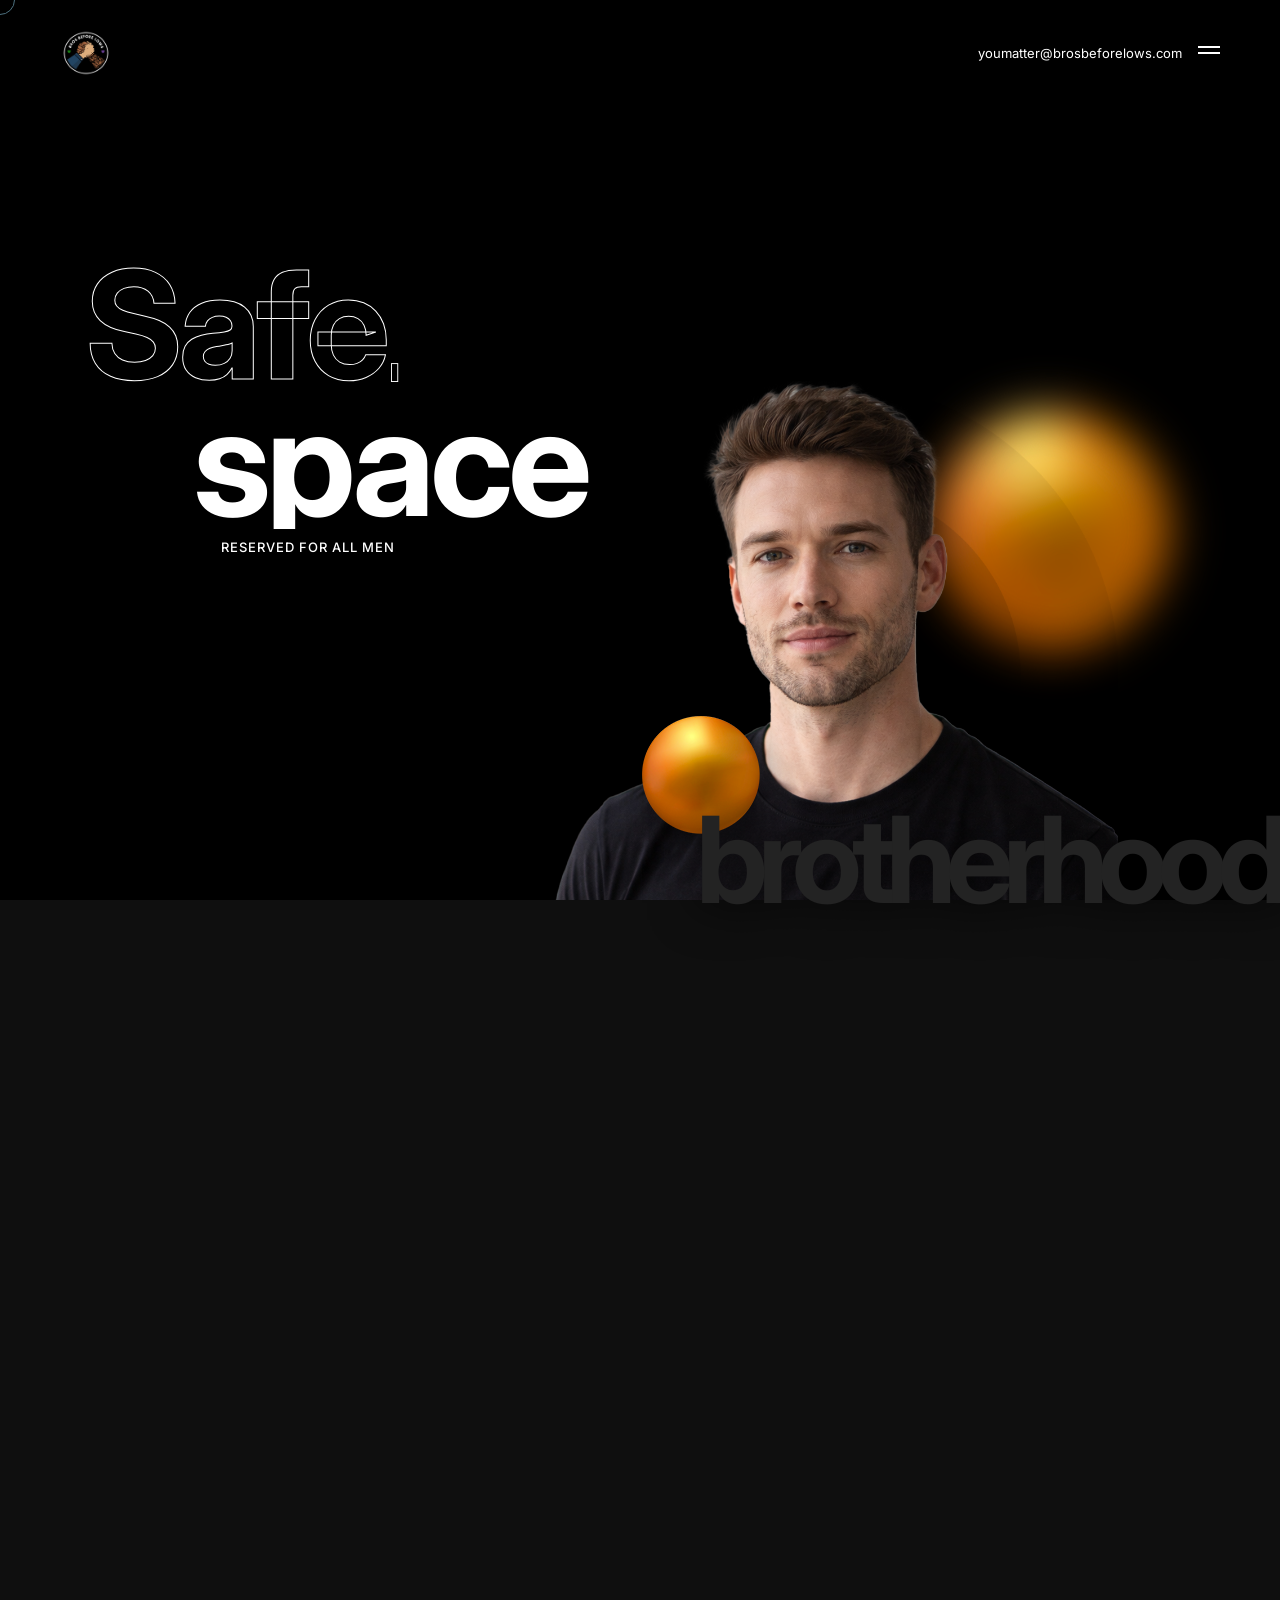
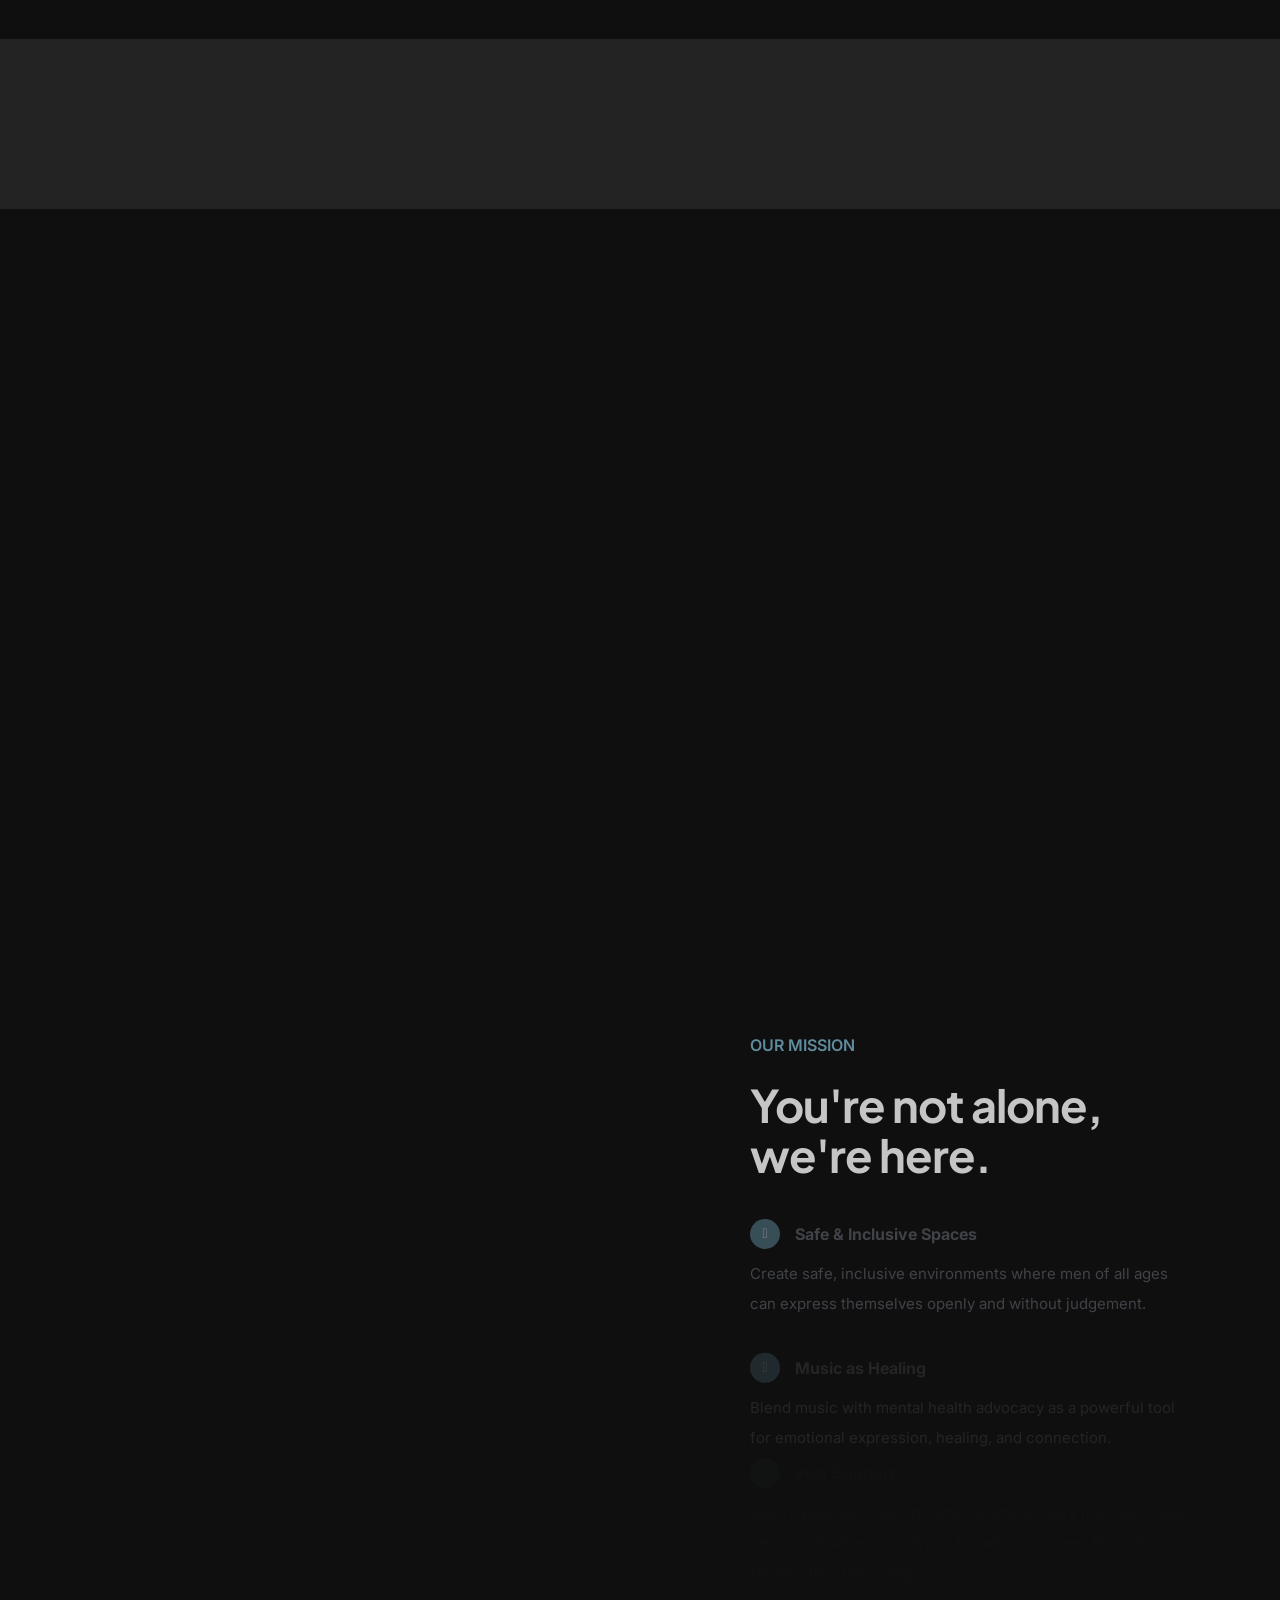
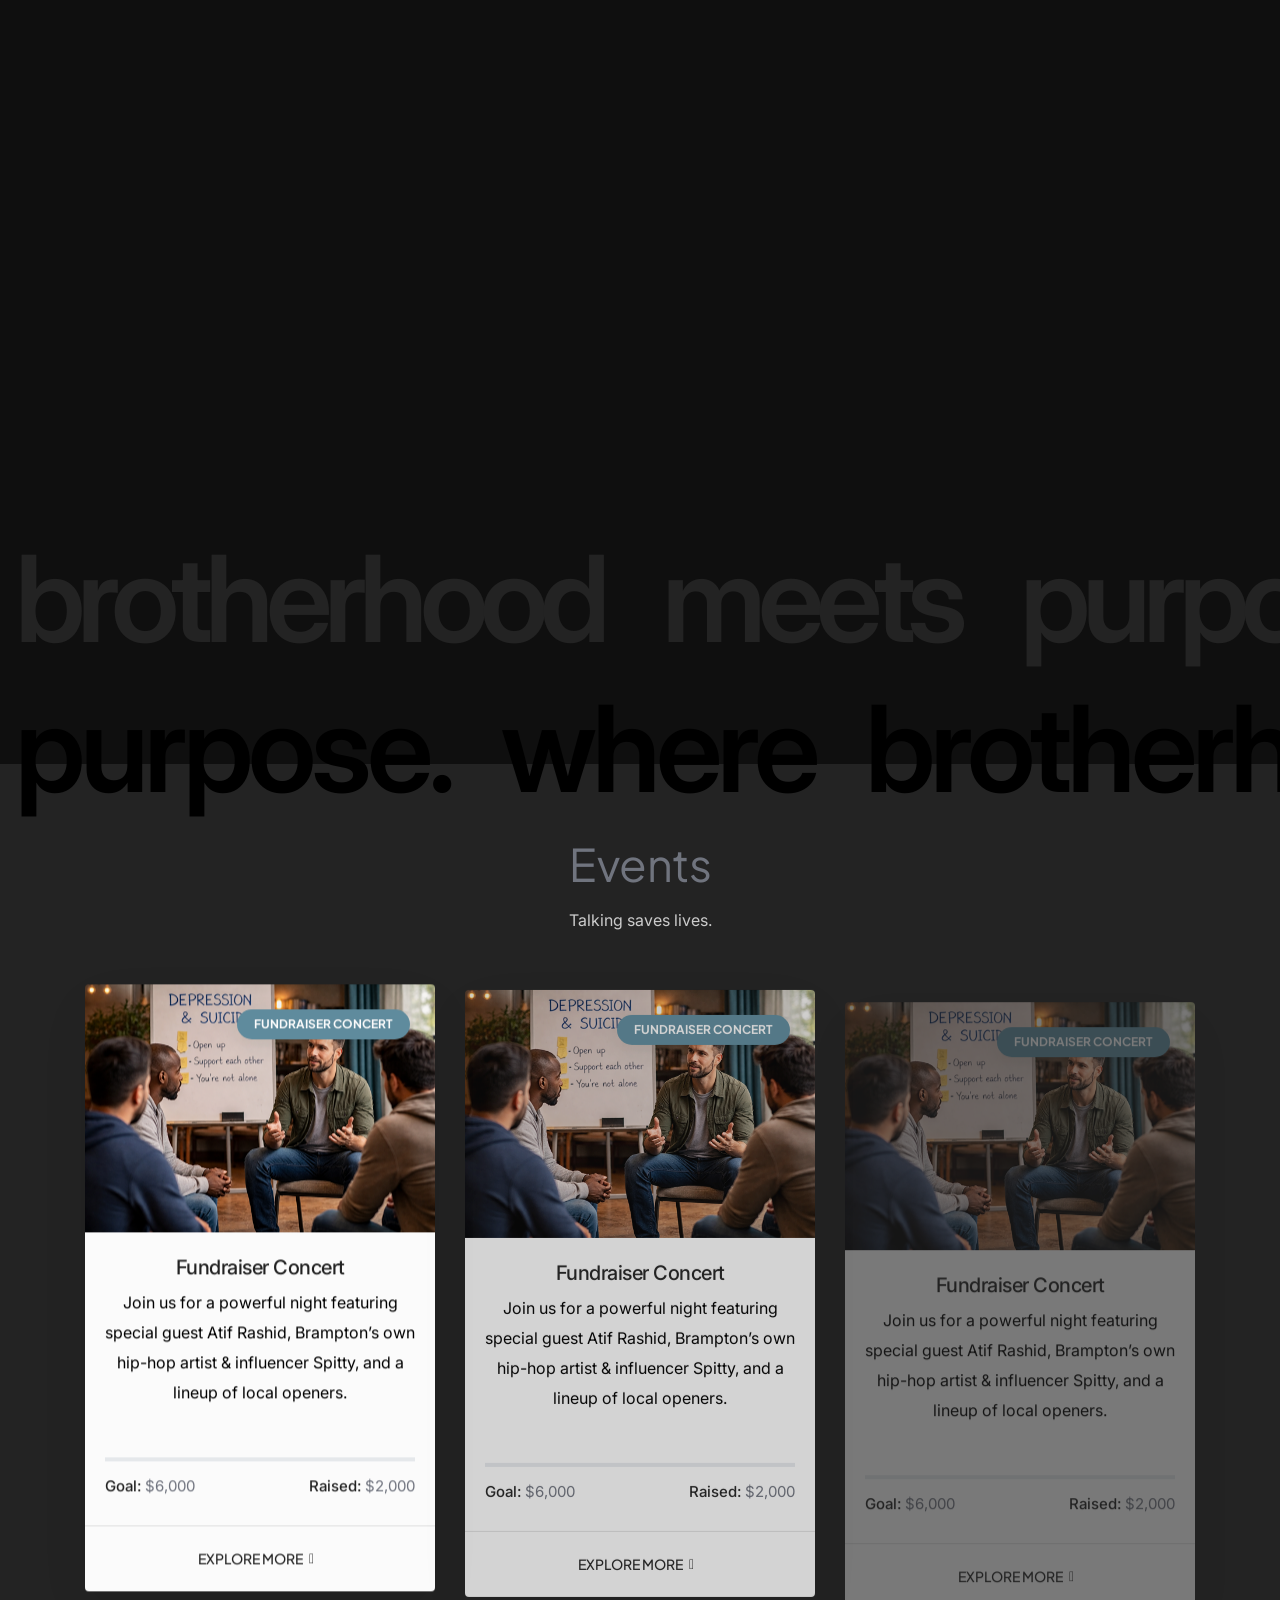
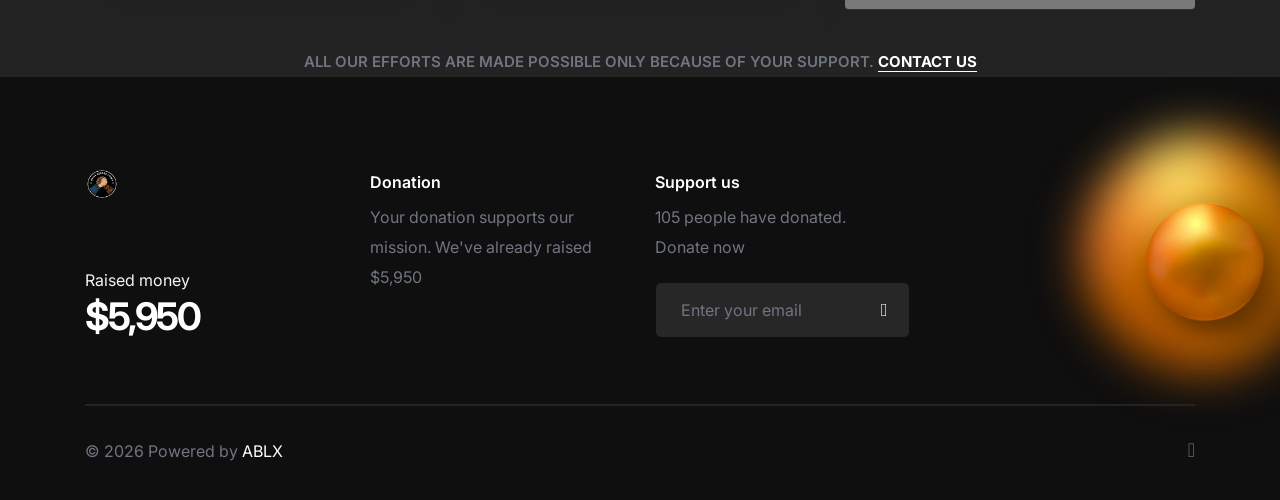
==== index.html @ 3040f6c4 "second commit" ====
﻿<!doctype html>
<html class="no-js" lang="en">
    <head>
        <title>brosbeforelows</title>
        <meta charset="utf-8">
        <meta http-equiv="X-UA-Compatible" content="IE=edge" />
        <meta name="author" content="ABLX">
        <meta name="viewport" content="width=device-width,initial-scale=1.0" />
        <meta name="description" content="brosbefore lows is a safe place for men.">
        <!-- favicon icon -->
        <link rel="shortcut icon" href="images/favicon.png">
        <link rel="apple-touch-icon" href="images/apple-touch-icon-57x57.png">
        <link rel="apple-touch-icon" sizes="72x72" href="images/apple-touch-icon-72x72.png">
        <link rel="apple-touch-icon" sizes="114x114" href="images/apple-touch-icon-114x114.png">
        <!-- google fonts preconnect -->
        <link rel="preconnect" href="https://fonts.googleapis.com" crossorigin>
        <link rel="preconnect" href="https://fonts.gstatic.com" crossorigin>
        <!-- style sheets and font icons  -->
        <link rel="stylesheet" href="css/vendors.min.css"/>
        <link rel="stylesheet" href="css/icon.min.css"/>
        <link rel="stylesheet" href="css/style.css"/>
        <link rel="stylesheet" href="css/responsive.css"/>
        <link rel="stylesheet" href="demos/freelancer/freelancer.css" />
        <link rel="stylesheet" href="https://cdnjs.cloudflare.com/ajax/libs/font-awesome/7.0.1/css/all.min.css" integrity="sha512-2SwdPD6INVrV/lHTZbO2nodKhrnDdJK9/kg2XD1r9uGqPo1cUbujc+IYdlYdEErWNu69gVcYgdxlmVmzTWnetw==" crossorigin="anonymous" referrerpolicy="no-referrer" />
    </head>
    <body data-mobile-nav-style="classic" class="custom-cursor">
        <!-- start cursor -->
        <div class="cursor-page-inner">
            <div class="circle-cursor circle-cursor-inner"></div>
            <div class="circle-cursor circle-cursor-outer"></div>
        </div>
        <!-- end cursor -->
        <!-- start header -->
        <header>
            <!-- start navigation -->
            <nav class="navbar navbar-expand-lg header-transparent bg-transparent  disable-fixed" data-header-hover="dark">
                <div class="container-fluid">
                    <div class="col-auto col-lg-2 me-lg-0 me-auto">
                        <a class="navbar-brand" href="demo-freelancer.html">
                            <img src="images/brosforlows.avif" data-at2x="images/brosforlows.avif" alt="" class="default-logo">
                            <img src="images/brosforlows.avif" data-at2x="images/brosforlows.avif" alt="" class="alt-logo">
                            <img src="images/brosforlows.avif" data-at2x="images/brosforlows.avif" alt="" class="mobile-logo"> 
                        </a>
                    </div>
                    <div class="col-auto col-lg-3 text-end lg-pe-0">
                        <div class="header-icon">
                            <a href="youmatter@brosbeforelows.com" class="text-white email-text">youmatter@brosbeforelows.com</a>
                            <div class="header-push-button hamburger-push-button icon sm-pe-15px">
                                <div class="push-button"> 
                                    <span></span>
                                    <span></span> 
                                </div> 
                            </div> 
                        </div>
                    </div>
                </div>
            </nav>
            <!-- end navigation -->
            <!-- start hamburger menu -->
            <div class="push-menu hamburger-nav header-dark hamburger-menu-half bg-dark-gray md-w-60 sm-w-100" style="background-image: url(images/demo-gym-and-fitness-menu-bg.jpg)">
                <span class="close-menu text-dark-gray bg-white"><i class="fa-solid fa-xmark"></i></span>
                <div class="d-flex flex-column justify-content-center h-100 ps-18 pb-12 xxl-p-12 sm-p-20px">
                    <div class="hamburger-menu menu-list-wrapper w-80 lg-w-100 lg-no-margin sm-mt-auto sm-mb-auto" data-scroll-options='{ "theme": "light" }'> 
                        <ul class="menu-item-list fw-500 p-0">
                            <li class="menu-item"><a href="#home" class="inner-link nav-link">Home</a></li>
                            <li class="menu-item"><a href="#about" class="inner-link nav-link">About</a></li>
                            <li class="menu-item"><a href="#work" class="inner-link nav-link">Work</a></li>
                            <li class="menu-item"><a href="#expertise" class="inner-link nav-link">Expertise</a></li>
                            <li class="menu-item"><a href="#awards" class="inner-link nav-link">Awards</a></li> 
                            <li class="menu-item"><a href="#contact" class="inner-link nav-link">Contact</a></li>
                        </ul>
                    </div> 
                    <div class="w-90 xxl-w-100 d-none d-lg-inline-block">
                        <div class="row row-cols-1 row-cols-xl-2 menu-address">
                            <div class="col">
                                <span class="text-white fs-16 ls-05px">Contact information</span>
                                <div class="h-1px w-90 lg-w-100 bg-white-transparent-extra-light mt-15px mb-15px"></div>
                                <p class="fs-15 lh-26 w-90 xl-w-100 text-white fw-300">28 New regent view road, New York, USA</p>
                            </div>
                            <div class="col">
                                <span class="text-white fs-16 ls-05px">Connect with us</span>
                                <div class="h-1px w-90 xxl-w-100 bg-white-transparent-extra-light mt-15px mb-15px"></div>
                                <p class="fs-15 lh-28 w-90 xxl-w-100 lg-mb-0 fw-300"><a href="mailto:info@yourdomain.com" class="d-block text-white text-white-hover">info@yourdomain.com</a><a href="tel:12345678910" class="text-white text-white-hover">+1 234 567 8910</a></p>
                            </div>
                        </div>
                    </div> 
                </div>
            </div>
            <!-- end hamburger menu -->
        </header>
        <!-- end header -->
        <!-- start section -->
        <section class="full-screen magic-cursor ipad-top-space-margin md-p-0 round-cursor bg-black bg-sliding-line overflow-hidden position-relative md-h-850px sm-h-750px" id="home">
            <div id="particles-style-01" class="h-100 position-absolute left-0px top-0 w-100" data-particle="true" data-particle-options='{"particles": {"number": {"value": 15,"density": {"enable": true,"value_area": 2000}},"color": {"value": ["#000000", "#000000", "#000000", "#000000", "#000000"]},"shape": {"type": "circle","stroke":{"width":0,"color":"#000000"}},"opacity": {"value": 0.3,"random": false,"anim": {"enable": false,"speed": 1,"sync": false}},"size": {"value": 8,"random": true,"anim": {"enable": false,"sync": true}},"line_linked":{"enable":false,"distance":0,"color":"#ffffff","opacity":0.4,"width":1},"move": {"enable": true,"speed":1,"direction": "right","random": false,"straight": false}},"interactivity": {"detect_on": "canvas","events": {"onhover": {"enable": false,"mode": "repulse"},"onclick": {"enable": false,"mode": "push"},"resize": true}},"retina_detect": false}'></div>
            <img src="https://via.placeholder.com/435x468" class="position-absolute top-35 left-minus-100px left-img d-none d-md-block" data-bottom-top="transform: translateY(-50px)" data-top-bottom="transform: translateY(50px)" alt="">
            <div class="container h-100">
                <div class="row align-items-start align-items-lg-center h-100">
                    <div class="col-xl-6 col-lg-8 md-pt-15" data-anime='{ "el": "childs", "translateY": [30, 0], "opacity": [0,1], "duration": 600, "delay": 0, "staggervalue": 300, "easing": "easeOutQuad" }'>
                        <div class="fs-150 sm-fs-120 lh-110 text-white fw-700 ls-minus-5px"><span class="text-outline">Safe</span><i class="bi bi-arrow-up-right icon-very-medium lh-0 ms-5px"></i></div>
                        <div class="ps-20">
                            <div class="fs-150 sm-fs-120 text-white fw-700 ls-minus-5px">space</div>
                            <div class="top-minus-40px sm-top-minus-20px right-minus-3px sm-right-0px position-relative men-title">
                                <span class="text-white fs-13 lh-36 fw-500 bg-black ps-20px pe-20px text-uppercase d-inline-block ls-1px mb-25px ms-5px">Reserved for all Men</span>
                                <!-- <div class="fs-19 lh-26 men-text fw-500 w-65 md-w-70 sm-w-100">Create safe, inclusive spaces where men of all ages can  <span class="fw-700 text-decoration-line-bottom-medium men-text">express themselves openly and without judgement.</span></div> -->
                            </div>                            
                        </div>
                    </div>
                    <div class="position-absolute right-100px bottom-minus-100px w-55 md-w-60 xs-w-100 md-right-150px xs-right-0px">
                        <img src="images/demo-freelancer-03.png" class="position-absolute top-20 right-minus-50px" alt="" data-bottom-top="transform: translateY(-150px)" data-top-bottom="transform: translateY(150px)">
                        <img src="images/demo-freelancer-04.png" class="position-absolute top-50 left-150px z-index-9 animation-float" alt="" data-bottom-top="transform: translateY(-50px)" data-top-bottom="transform: translateY(50px)">
                        <div class="atropos" data-atropos>
                            <div class="atropos-scale">
                                <div class="atropos-rotate">
                                    <div class="atropos-inner text-center">
                                        <div data-atropos-offset="-5" class="position-absolute left-0px right-0px header-img">
                                            <img src="images/demo-freelancer-01.png" alt="" class="header-img">
                                        </div>
                                        <img data-atropos-offset="5" class="position-relative" src="images/menss.png" alt="">
                                    </div> 
                                </div>
                            </div>
                        </div>
                    </div>
                </div>
            </div>
        </section>
        <!-- end section -->
        <!-- start section -->
        <section id="about" class="big-section pb-0 sm-pt-0">
            <div class="overlap-section mb-2 top-minus-40px position-relative z-index-9 md-mb-0">
                <div class="fs-120 text-dark-gray fw-700 ls-minus-10px md-ls-minus-5px text-end text-shadow-large">brotherhood</div>
             
            </div>
            <div class="container ">
                <div class="row">
                    <div class="col-12">
                        <div class="row align-items-center mb-6" data-anime='{ "opacity": [0,1], "duration": 600, "delay": 0, "staggervalue": 300, "easing": "easeOutQuad" }'>
                            <div class="col-10">
                                <span class="text-base-color fw-700 text-uppercase fs-14 ls-05px">About bros before lows</span>
                            </div>
                            <div class="col-2 text-end"> 
                                <span class="text-base-color fs-14 fw-700">01</span>
                            </div>
                            <div class="col-12 mt-5px"> 
                                <div class="separator-line-2px w-100 d-block bg-base-color"></div>
                            </div>
                        </div>
                        <div class="row mb-6">
                            <div class="col-xl-4 col-lg-5" data-anime='{ "el": "childs", "translateY": [30, 0], "opacity": [0,1], "duration": 600, "delay": 0, "staggervalue": 300, "easing": "easeOutQuad" }'>
                                <h4 class="fw-700 ls-minus-1px mb-20px">Bros before lows isn't just a Slogan </h4>
                                <p class="w-85 lg-w-100">- It's a movement.</p>
                            </div>
                            <div class="col-xl-8 col-lg-7" data-anime='{ "el": "childs", "translateY": [30, 0], "opacity": [0,1], "duration": 600, "delay": 0, "staggervalue": 300, "easing": "easeOutQuad" }'>
                                <div class="row align-items-center border-bottom border-color-light-medium-gray mb-30px pb-30px">
                                    <div class="col-md-3">
                                        <div class="fs-18 fw-600">Connect</div>
                                    </div>
                                    <div class="col-md-9 last-paragraph-no-margin text-medium-gray">
                                        <p>We’re here to highlight the power of positive male connection—especially during life’s toughest battles. Whether it’s mental health struggles, substance abuse, or unhealthy relationships, we believe open conversations can save lives.</p>
                                    </div>
                                </div>
                                <div class="row align-items-center border-bottom border-color-light-medium-gray mb-30px pb-30px">
                                    <div class="col-md-3">
                                        <div class="fs-18 fw-600">Empower</div>
                                    </div>
                                    <div class="col-md-9 last-paragraph-no-margin text-medium-gray">
                                        <p>Our focus is on building a Safe spaces where men can be seen, heard, and vulnerable, Community-driven connections that foster accountability and trust, Environments where men can navigate life’s challenges with support, not silence.</p>
                                    </div>
                                </div> 
                                <div class="row align-items-center">
                                    <div class="col-md-3">
                                        <div class="fs-18 fw-600">Support</div>
                                    </div>
                                    <div class="col-md-9 last-paragraph-no-margin text-medium-gray">
                                        <p>Through music, outreach, and honest dialogue, we create safe spaces where stigma holds no weight and real support takes its place. Our goal is to help men rise above depression, addiction, isolation, and emotional pain.</p>
                                    </div>
                                </div> 
                            </div>
                        </div>
                        <!-- <div class="row row-cols-1 row-cols-lg-4 row-cols-md-2" data-anime='{ "el": "childs", "translateY": [30, 0], "opacity": [0,1], "duration": 600, "delay": 0, "staggervalue": 300, "easing": "easeOutQuad" }'>
                            <div class="col last-paragraph-no-margin lg-mb-30px">
                                <span class="fw-600">Expertise</span>
                                <p>Designing and web</p>
                            </div>
                            <div class="col last-paragraph-no-margin lg-mb-30px">
                                <span class="fw-600">Born in</span>
                                <p>London, UK</p>
                            </div>
                            <div class="col last-paragraph-no-margin sm-mb-30px">
                                <span class="fw-600">Date of birth</span>
                                <p>26 December 1984</p>
                            </div>
                            <div class="col last-paragraph-no-margin">
                                <span class="fw-600">Education</span>
                                <p>Master of design</p>
                            </div>
                        </div> -->
                    </div>
                </div> 
            </div>
        </section>
        <!-- end section -->
         
          <!-- start section -->
        <section class="overflow-hidden bg-dark-gray pt-35px pb-35px">
            <div class="container">
                <div class="row align-items-center justify-content-center text-md-start text-center" data-anime='{ "el": "childs", "opacity": [0, 1], "translateX": [30, 0], "staggervalue": 200, "easing": "easeInOutSine" }'> 
                    <div class="col-xxl-4 col-lg-5 col-auto icon-with-text-style-08 md-mb-20px">
                        <div class="feature-box feature-box-left-icon-middle overflow-hidden">
                            <div class="feature-box-icon feature-box-icon-rounded bg-white w-70px h-70px rounded-circle me-25px">
                                <i class="bi bi-headset icon-medium text-dark-gray"></i>
                            </div>
                            <div class="feature-box-content">
                                <h5 class="mb-5px text-white alt-font fw-700">Need some help?</h5>
                                <span class="fs-18 text-white opacity-6">write us: <a href="tel:1800222000">youmatter@brosbeforelows.com
</a></span>
                            </div>
                        </div>
                    </div>
                    <div class="col-xxl-5 col-lg-4 col-md-auto last-paragraph-no-margin">
                        <p class="text-white opacity-6 md-w-75 xs-w-100 mx-auto text-lg-start text-center">If you’re ready to fight for your life, we’re ready to fight beside you — and make sure you never have to fight alone.</p>
                    </div>
                    <div class="col-xxl-3 col-lg-auto text-lg-end text-center md-mt-30px">
                        <a href="#" class="btn btn-large btn-transparent-white-light left-icon btn-rounded d-inline-block btn-box-shadow btn-switch-text">
                            <span>
                                <span><i class="feather icon-feather-gift"></i></span>
                                <span class="btn-double-text" data-text="Support us">Join us</span>
                            </span>
                        </a>
                    </div>
                </div>
            </div>
        </section>
        <!-- end section -->
           <!-- start section -->
        <section class="p-0 mt-minus-50px lg-mt-0">
            <div class="container-fluid position-relative py-0">
                <div class="row">
                    <div class="col-12">
                        <div class="one-third-screen sm-small-screen" data-parallax-background-ratio="0.5" style="background-image: url(images/group.avif)"></div>
                    </div>
                </div>
            </div>
        </section>
        <!-- end section -->
         
        <!-- start section -->
         <!-- ADDED SECTION -->
                  <!-- start section -->
        <section class="big-section sm-pt-16 xs-pt-70px">
            <div class="container">
                <div class="row align-items-center justify-content-center">
                    <div class="col-lg-6 position-relative md-mb-18" data-anime='{ "opacity": [0,1], "duration": 1000, "delay": 0, "staggervalue": 200, "easing": "easeOutQuad" }'>
                        <div class="position-relative top-minus-25px w-80">
                            <img class="w-100 border-radius-10px" src="images/mission3.png" alt="">
                            <div class="position-absolute right-minus-70px top-70px z-index-9 d-none d-md-block" data-anime='{ "translateY": [0, 0], "scale": [0.7, 1], "opacity": [0,1], "duration": 800, "delay": 200, "staggervalue": 300, "easing": "easeOutQuad" }'>
                                <img src="images/demo-elder-care-06.png" class="animation-rotation" alt="">
                                <div class="absolute-middle-center w-100 z-index-minus-1"><img src="images/demo-elder-care-05.png" alt=""></div> 
                            </div>
                        </div>
                        <div class="position-absolute right-minus-15px lg-right-15px bottom-minus-50px xs-bottom-minus-30px w-60 lg-w-55" data-bottom-top="transform: translateY(50px)" data-top-bottom="transform: translateY(-50px)">
                            <img class="w-100" src="https://via.placeholder.com/385x424" alt="">
                        </div>
                    </div>
                    <div class="col-xl-5 col-lg-6 offset-xl-1" data-anime='{ "el": "childs", "opacity": [0, 1], "translateY": [30, 0], "staggervalue": 200, "easing": "easeInOutSine" }'>
                        <span class="text-base-color fw-600 mb-15px text-uppercase d-block">Our mission</span>
                        <h3 class="fw-700 ls-minus-1px mission alt-font md-w-85 sm-w-100">You're not alone, we're here.</h3>
                        <div class="icon-with-text-style-08 mb-25px last-paragraph-no-margin">
                            <div class="feature-box feature-box-left-icon-middle pb-10px">
                                <div class="feature-box-icon feature-box-icon-rounded w-30px h-30px bg-base-color rounded-circle me-15px">
                                    <i class="fa-solid fa-check fs-14 text-white"></i>
                                </div>
                                <div class="feature-box-content"> 
                                    <span class="fs-16 fw-700 text-medium-gray">Safe & Inclusive Spaces</span>
                                </div>
                            </div>
                            <p class="w-80 xl-w-100 md-w-70 sm-w-95 text-medium-gray fs-15">Create safe, inclusive environments where men of all ages can express themselves openly and without judgement.</p>
                        </div>
                        <div class="icon-with-text-style-08 last-paragraph-no-margin">
                            <div class="feature-box feature-box-left-icon-middle pb-10px">
                                <div class="feature-box-icon feature-box-icon-rounded w-30px h-30px bg-base-color rounded-circle me-15px">
                                    <i class="fa-solid fa-check fs-14 text-white"></i> 
                                </div>
                                <div class="feature-box-content"> 
                                    <span class="fs-16 fw-700 text-medium-gray">Music as Healing</span>
                                </div>
                            </div>
                            <p class="w-80 xl-w-100 md-w-70 sm-w-95 text-medium-gray fs-15">Blend music with mental health advocacy as a powerful tool for emotional expression, healing, and connection.</p>
                        </div>
                        <div class="icon-with-text-style-08 last-paragraph-no-margin">
                            <div class="feature-box feature-box-left-icon-middle pb-10px">
                                <div class="feature-box-icon feature-box-icon-rounded w-30px h-30px bg-base-color rounded-circle me-15px">
                                    <i class="fa-solid fa-check fs-14 text-white"></i> 
                                </div>
                                <div class="feature-box-content"> 
                                    <span class="fs-16 fw-700 text-medium-gray">Peer Support</span>
                                </div>
                            </div>
                            <p class="w-80 xl-w-100 md-w-70 sm-w-95 text-medium-gray fs-15">Build a peer-led support network where every man feels seen, heard, and valued — not just for what he’s been through, but for who he’s becoming.</p>
                        </div>
                        <div class="icon-with-text-style-08 last-paragraph-no-margin">
                            <div class="feature-box feature-box-left-icon-middle pb-10px">
                                <div class="feature-box-icon feature-box-icon-rounded w-30px h-30px bg-base-color rounded-circle me-15px">
                                    <i class="fa-solid fa-check fs-14 text-white"></i> 
                                </div>
                                <div class="feature-box-content"> 
                                    <span class="fs-16 fw-700 text-medium-gray">Walking Alongside You</span>
                                </div>
                            </div>
                            <p class="w-80 xl-w-100 md-w-70 sm-w-95 text-medium-gray fs-15">Promote a partnership-based approach to healing — because while we can’t do the work for men, we’ll do everything in our power to walk alongside those willing to show up for themselves.</p>
                        </div>
                        <div class="icon-with-text-style-08 last-paragraph-no-margin">
                            <div class="feature-box feature-box-left-icon-middle pb-10px">
                                <div class="feature-box-icon feature-box-icon-rounded w-30px h-30px bg-base-color rounded-circle me-15px">
                                    <i class="fa-solid fa-check fs-14 text-white"></i> 
                                </div>
                                <div class="feature-box-content"> 
                                    <span class="fs-19 fw-700 text-medium-gray">Breaking the Stigma</span>
                                </div>
                            </div>
                            <p class="w-80 xl-w-100 md-w-70 sm-w-95 text-medium-gray">Break the stigma surrounding men's mental health by encouraging real, vulnerable conversations about the male experience.</p>
                        </div>
                        <div class="d-inline-flex flex-wrap mt-40px sm-mt-30px">
                            
                            <div class="feature-box feature-box-left-icon-middle xs-m-10px">
                                <div class="feature-box-icon feature-box-icon-rounded border border-2 w-60px h-60px rounded-circle me-15px">
                                    <i class="feather icon-feather-phone align-middle icon-extra-medium text-medium-gray"></i>
                                    <!-- <i class="fa-regular fa-message"></i> -->
                                </div>
                                <div class="feature-box-content">
                                    <span class="d-block fs-15 lh-20">Write us on </span>
                                    <a href="#" class="d-block text-medium-gray fs-18 ls-minus-05px fw-600">youmatter@brosbeforelows.com
</a>
                                </div>
                            </div>
                        </div>
                    </div> 
                </div>
            </div>
        </section>
        <!-- end section -->

          <!-- END ADDED SECTION -->
        
        <!-- end section -->
        <!-- start section -->
        <section class="overflow-hidden position-relative half-section overlap-height pb-0">
            <div class="container-fluid overlap-gap-section">
                <div class="row position-relative">
                    <div class="col swiper swiper-width-auto text-center pb-30px sm-pb-0px" data-slider-options='{ "slidesPerView": "auto", "spaceBetween":60, "speed": 8000, "loop": true, "autoplay": { "delay":0, "disableOnInteraction": false }, "allowTouchMove": false, "effect": "slide" }'>
                        <div class="swiper-wrapper marquee-slide">
                            <!-- start client item -->
                            <div class="swiper-slide">
                                <div class="fs-180 xl-fs-120 sm-fs-80 text-dark-gray fw-600 ls-minus-8px sm-ls-minus-4px word-break-normal">where</div>
                            </div>
                            <!-- end client item -->
                            <!-- start client item -->
                            <div class="swiper-slide">
                                <div class="fs-180 xl-fs-120 sm-fs-80 text-dark-gray fw-600 ls-minus-8px sm-ls-minus-4px word-break-normal">brotherhood</div>
                            </div>
                            <!-- end client item --> 
                            <!-- end client item --> 
                            <!-- start client item -->
                            <div class="swiper-slide">
                                <div class="fs-180 xl-fs-120 sm-fs-80 text-dark-gray fw-600 ls-minus-8px sm-ls-minus-4px word-break-normal">meets</div>
                            </div>
                            <!-- end client item --> 
                            <!-- start client item -->
                            <div class="swiper-slide">
                                <div class="fs-180 xl-fs-120 sm-fs-80 text-dark-gray fw-600 ls-minus-8px sm-ls-minus-4px word-break-normal">purpose.</div>
                            </div>
                            <!-- end client item --> 
                            <!-- start client item -->
                            <div class="swiper-slide">
                                <div class="fs-180 xl-fs-120 sm-fs-80 text-dark-gray fw-600 ls-minus-8px sm-ls-minus-4px word-break-normal">where</div>
                            </div>
                            <!-- end client item --> 
                            <!-- start client item -->
                            <div class="swiper-slide">
                                <div class="fs-180 xl-fs-120 sm-fs-80 text-dark-gray fw-600 ls-minus-8px sm-ls-minus-4px word-break-normal">brotherhood</div>
                            </div>
                            <!-- end client item --> 
                            <!-- start client item -->
                            <div class="swiper-slide">
                                <div class="fs-180 xl-fs-120 sm-fs-80 text-dark-gray fw-600 ls-minus-8px sm-ls-minus-4px word-break-normal">meets</div>
                            </div>
                            <!-- end client item --> 
                            <!-- start client item -->
                            <div class="swiper-slide">
                                <div class="fs-180 xl-fs-120 sm-fs-80 text-dark-gray fw-600 ls-minus-8px sm-ls-minus-4px word-break-normal">purpose.</div>
                            </div>
                            <!-- end client item --> 
                        </div> 
                    </div>  
                </div>
            </div> 
        </section>
        <!-- end section -->
        <!-- start section -->
        <section class="bg-dark-gray bg-sliding-line position-relative pb-0">
            <div class="container-fluid overlap-section">
                <div class="row position-relative">
                    <div class="col swiper swiper-width-auto text-center pb-30px sm-pb-0px" data-slider-options='{ "slidesPerView": "auto", "spaceBetween":50, "speed": 8000, "loop": true, "autoplay": { "delay":0, "disableOnInteraction": false, "reverseDirection": true }, "allowTouchMove": false, "effect": "slide" }'>
                        <div class="swiper-wrapper marquee-slide">
                            <!-- start client item -->
                            <div class="swiper-slide">
                                <div class="fs-150 xl-fs-120 sm-fs-80 text-black fw-600 ls-minus-5px sm-ls-minus-4px word-break-normal">where</div>
                            </div>
                            <!-- end client item -->
                            <!-- start client item -->
                            <div class="swiper-slide">
                                <div class="fs-150 xl-fs-120 sm-fs-80 text-black fw-600 ls-minus-5px sm-ls-minus-4px word-break-normal">brotherhood</div>
                            </div>
                            <!-- end client item -->  
                            <!-- start client item -->
                            <div class="swiper-slide">
                                <div class="fs-150 xl-fs-120 sm-fs-80 text-black fw-600 ls-minus-5px sm-ls-minus-4px word-break-normal">meets</div>
                            </div>
                            <!-- end client item --> 
                            <!-- start client item -->
                            <div class="swiper-slide">
                                <div class="fs-150 xl-fs-120 sm-fs-80 text-black fw-600 ls-minus-5px sm-ls-minus-4px word-break-normal">purpose.</div>
                            </div>
                            <!-- end client item --> 
                            <!-- start client item -->
                            <div class="swiper-slide">
                                <div class="fs-150 xl-fs-120 sm-fs-80 text-black fw-600 ls-minus-5px sm-ls-minus-4px word-break-normal">where</div>
                            </div>
                            <!-- end client item --> 
                            <!-- start client item -->
                            <div class="swiper-slide">
                                <div class="fs-150 xl-fs-120 sm-fs-80 text-black fw-600 ls-minus-5px sm-ls-minus-4px word-break-normal">brotherhood</div>
                            </div>
                            <!-- end client item --> 
                            <!-- start client item -->
                            <div class="swiper-slide">
                                <div class="fs-150 xl-fs-120 sm-fs-80 text-black fw-600 ls-minus-5px sm-ls-minus-4px word-break-normal">meets</div>
                            </div>
                            <!-- end client item --> 
                            <!-- start client item -->
                            <div class="swiper-slide">
                                <div class="fs-150 xl-fs-120 sm-fs-80 text-black fw-600 ls-minus-5px sm-ls-minus-4px word-break-normal">purpose.</div>
                            </div>
                            <!-- end client item --> 
                        </div> 
                    </div>  
                </div>
            </div>
            <!-- blog starts -->
            <div class="position-absolute left-0px top-minus-50px lg-top-minus-40px md-top-minus-25px sm-top-minus-20px xs-top-minus-15px background-position-left-top w-100 h-100px lg-h-60px md-h-50px background-size-100 background-no-repeat" style="background-image: url('images/demo-charity-home-bg-02.jpg')"></div>
            <div class="container">
                <div class="row justify-content-center mb-5 sm-mb-30px">
                    <div class="col-xxl-6 col-xl-7 col-lg-8 col-md-9 col-sm-10 text-center last-paragraph-no-margin" data-anime='{ "el": "childs", "translateY": [30, 0], "opacity": [0,1], "duration": 600, "delay": 100, "staggervalue": 200, "easing": "easeOutQuad" }'>
                        <h3 class="alt-font text-medium-gray mb-10px">Events</h3>
                        <p class="w-60 md-w-70 mx-auto sm-w-80 xs-w-100">Talking saves lives.</p>
                    </div>
                </div> 
                <div class="row row-cols-1 row-cols-lg-3 row-cols-md-2 justify-content-center mb-5 sm-mb-35px" data-anime='{ "el": "childs", "translateY": [30, 0], "opacity": [0,1], "duration": 600, "delay": 100, "staggervalue": 200, "easing": "easeOutQuad" }'>
                    <div class="col md-mb-30px">
                        <!-- start services box style --> 
                        <div class="box-shadow-quadruple-large box-shadow-quadruple-large-hover services-box-style-03 last-paragraph-no-margin border-radius-4px overflow-hidden">
                            <div class="position-relative">
                                <a href="demo-charity-blog-single-simple.html"><img src="images/article2.png" alt=""></a>
                                <a href="demo-charity-stories.html" class="btn btn-small btn-rounded btn-base-color text-dark-gray btn-box-shadow ps-15px pe-15px pt-5px pb-5px lh-16 ls-0px fw-700 position-absolute right-25px top-25px"> Fundraiser Concert</a>
                            </div>
                            <div class="bg-white">
                                <div class="ps-50px pe-50px pt-20px pb-30px xl-ps-20px xl-pe-20px text-center progress-bar-style-01">
                                    <a href="demo-charity-blog-single-simple.html" class="d-inline-block fs-20 fw-500 text-dark-gray text-dark-gray-hover mb-5px ls-minus-05px"> Fundraiser Concert</a>
                                    <p class="text-black">Join us for a powerful night featuring special guest Atif Rashid, Brampton’s own hip-hop artist & influencer Spitty, and a lineup of local openers.</p>
                                    <!-- start progress bar item -->
                                    <div class="progress mt-50px mb-15px bg-zircon-grey"> 
                                        <div class="progress-bar bg-dark-gray" role="progressbar" aria-valuenow="30" aria-valuemin="0" aria-valuemax="100" aria-label="child-issue-one">
                                            <span class="progress-bar-percent text-center bg-dark-gray fs-11 lh-12 fw-500 text-white">30%</span>
                                        </div>
                                    </div>
                                    <div class="row">
                                        <div class="col-6 text-start text-medium-gray">
                                            <div class="fs-15 lh-normal"><span class="fw-500 text-dark-gray d-block d-xl-inline-block">Goal:</span> $6,000</div>
                                        </div>
                                        <div class="col-6 text-end text-medium-gray">
                                            <div class="fs-15 lh-normal"><span class="fw-500 text-dark-gray d-block d-xl-inline-block">Raised:</span> $2,000</div>
                                        </div>
                                    </div>
                                    <!-- end progress bar item -->
                                </div> 
                                <div class="border-top border-color-extra-medium-gray pt-15px pb-20px text-center">
                                    <a href="#" class="btn btn-link btn-hover-animation-switch btn-large text-dark-gray">
                                        <span>
                                            <span class="btn-text">Explore more</span>
                                            <span class="btn-icon"><i class="fa-solid fa-arrow-right"></i></span>
                                            <span class="btn-icon"><i class="fa-solid fa-arrow-right"></i></span>
                                        </span> 
                                    </a>
                                </div>
                            </div>
                        </div>
                        <!-- end services box style -->
                    </div>
                    <div class="col md-mb-30px">
                        <!-- start services box style --> 
                       <div class="box-shadow-quadruple-large box-shadow-quadruple-large-hover services-box-style-03 last-paragraph-no-margin border-radius-4px overflow-hidden">
                            <div class="position-relative">
                                <a href="demo-charity-blog-single-simple.html"><img src="images/article2.png" alt=""></a>
                                <a href="demo-charity-stories.html" class="btn btn-small btn-rounded btn-base-color text-dark-gray btn-box-shadow ps-15px pe-15px pt-5px pb-5px lh-16 ls-0px fw-700 position-absolute right-25px top-25px"> Fundraiser Concert</a>
                            </div>
                            <div class="bg-white">
                                <div class="ps-50px pe-50px pt-20px pb-30px xl-ps-20px xl-pe-20px text-center progress-bar-style-01">
                                    <a href="demo-charity-blog-single-simple.html" class="d-inline-block fs-20 fw-500 text-dark-gray text-dark-gray-hover mb-5px ls-minus-05px"> Fundraiser Concert</a>
                                    <p class="text-black">Join us for a powerful night featuring special guest Atif Rashid, Brampton’s own hip-hop artist & influencer Spitty, and a lineup of local openers.</p>
                                    <!-- start progress bar item -->
                                    <div class="progress mt-50px mb-15px bg-zircon-grey"> 
                                        <div class="progress-bar bg-dark-gray" role="progressbar" aria-valuenow="30" aria-valuemin="0" aria-valuemax="100" aria-label="child-issue-one">
                                            <span class="progress-bar-percent text-center bg-dark-gray fs-11 lh-12 fw-500 text-white">30%</span>
                                        </div>
                                    </div>
                                    <div class="row">
                                        <div class="col-6 text-start text-medium-gray">
                                            <div class="fs-15 lh-normal"><span class="fw-500 text-dark-gray d-block d-xl-inline-block">Goal:</span> $6,000</div>
                                        </div>
                                        <div class="col-6 text-end text-medium-gray">
                                            <div class="fs-15 lh-normal"><span class="fw-500 text-dark-gray d-block d-xl-inline-block">Raised:</span> $2,000</div>
                                        </div>
                                    </div>
                                    <!-- end progress bar item -->
                                </div> 
                                <div class="border-top border-color-extra-medium-gray pt-15px pb-20px text-center">
                                    <a href="#" class="btn btn-link btn-hover-animation-switch btn-large text-dark-gray">
                                        <span>
                                            <span class="btn-text">Explore more</span>
                                            <span class="btn-icon"><i class="fa-solid fa-arrow-right"></i></span>
                                            <span class="btn-icon"><i class="fa-solid fa-arrow-right"></i></span>
                                        </span> 
                                    </a>
                                </div>
                            </div>
                        </div>
                        <!-- end services box style -->
                    </div>
                    <div class="col">
                        <!-- start services box style --> 
                        <div class="box-shadow-quadruple-large box-shadow-quadruple-large-hover services-box-style-03 last-paragraph-no-margin border-radius-4px overflow-hidden">
                            <div class="position-relative">
                                <a href="demo-charity-blog-single-simple.html"><img src="images/article2.png" alt=""></a>
                                <a href="demo-charity-stories.html" class="btn btn-small btn-rounded btn-base-color text-dark-gray btn-box-shadow ps-15px pe-15px pt-5px pb-5px lh-16 ls-0px fw-700 position-absolute right-25px top-25px"> Fundraiser Concert</a>
                            </div>
                            <div class="bg-white">
                                <div class="ps-50px pe-50px pt-20px pb-30px xl-ps-20px xl-pe-20px text-center progress-bar-style-01">
                                    <a href="demo-charity-blog-single-simple.html" class="d-inline-block fs-20 fw-500 text-dark-gray text-dark-gray-hover mb-5px ls-minus-05px"> Fundraiser Concert</a>
                                    <p class="text-black">Join us for a powerful night featuring special guest Atif Rashid, Brampton’s own hip-hop artist & influencer Spitty, and a lineup of local openers.</p>
                                    <!-- start progress bar item -->
                                    <div class="progress mt-50px mb-15px bg-zircon-grey"> 
                                        <div class="progress-bar bg-dark-gray" role="progressbar" aria-valuenow="30" aria-valuemin="0" aria-valuemax="100" aria-label="child-issue-one">
                                            <span class="progress-bar-percent text-center bg-dark-gray fs-11 lh-12 fw-500 text-white">30%</span>
                                        </div>
                                    </div>
                                    <div class="row">
                                        <div class="col-6 text-start text-medium-gray">
                                            <div class="fs-15 lh-normal"><span class="fw-500 text-dark-gray d-block d-xl-inline-block">Goal:</span> $6,000</div>
                                        </div>
                                        <div class="col-6 text-end text-medium-gray">
                                            <div class="fs-15 lh-normal"><span class="fw-500 text-dark-gray d-block d-xl-inline-block">Raised:</span> $2,000</div>
                                        </div>
                                    </div>
                                    <!-- end progress bar item -->
                                </div> 
                                <div class="border-top border-color-extra-medium-gray pt-15px pb-20px text-center">
                                    <a href="#" class="btn btn-link btn-hover-animation-switch btn-large text-dark-gray">
                                        <span>
                                            <span class="btn-text">Explore more</span>
                                            <span class="btn-icon"><i class="fa-solid fa-arrow-right"></i></span>
                                            <span class="btn-icon"><i class="fa-solid fa-arrow-right"></i></span>
                                        </span> 
                                    </a>
                                </div>
                            </div>
                        </div>
                        <!-- end services box style -->
                    </div>
                </div>
                <div class="row">
                    <div class="col-12 text-center">
                        <div class="fs-15 text-uppercase text-medium-gray fw-600">All our efforts are made possible only because of your support. <a href="#contact" class="text-decoration-line-bottom text-white text-dark-gray-hover fw-700">Contact us</a></div>
                    </div>
                </div>
            </div>
            <!-- blog ends -->
        </section>
        <!-- end section -->
        <!-- start section -->
       
        <!-- end section -->
        <!-- start footer -->
        <footer id="contact" class="position-relative overflow-hidden pb-0">
            <img src="images/demo-freelancer-03.png" class="position-absolute top-0px right-minus-100px" alt=""> 
            <div class="container position-relative">
                <img src="images/demo-freelancer-04.png" class="position-absolute top-20px right-minus-100px d-none d-md-block" alt="">
          <div class="row mb-4 sm-mb-30px">
                        <!-- start footer column -->
                        <div class="col-lg-3 col-md-4 col-sm-6 d-flex flex-column md-mb-35px">
                            <a href="demo-elder-care.html" class="footer-logo d-inline-block xs-mb-20px">
                                <img src="images/brosforlows.avif" data-at2x="images/brosforlows.avif" alt="">
                            </a>
                            <div class="mt-auto">
                                <span>Raised money</span>
                                <h4 class="text-white fw-700 ls-minus-2px mb-0">$5,950</h4>
                            </div>
                        </div>
                        <!-- end footer column -->  
                        <!-- start footer column -->
                        <!-- <div class="col-lg-3 col-md-4 col-sm-6 md-mb-35px"> 
                            <span class="fw-600 d-block text-white mb-5px"><a href="#Contact" class="text-white">Contact us</a> </span> -->
                            <!-- <ul>
                                <li><a href="demo-elder-care-services-details.html">Senior citizen</a></li>
                                <li><a href="demo-elder-care-services-details.html">Residential care</a></li>
                                <li><a href="demo-elder-care-services-details.html">Skilled nursing</a></li>
                                <li><a href="demo-elder-care-services-details.html">Personal care</a></li>
                            </ul>  -->
                        <!-- </div> -->
                        <!-- end footer column -->
                        <!-- start footer column -->
                        <div class="col-lg-3 col-md-4 col-sm-6 xs-mb-35px"> 
                            <span class="fw-600 d-block text-white mb-5px">Donation </span>
                            <p class="w-90 mb-10px sm-w-100 text-medium-gray">Your donation supports our mission. We've already raised $5,950</p>
                            <!-- <div><a href="demo-elder-care-contact.html" class="text-decoration-line-bottom text-white fw-600">Donate now</a></div> -->
                        </div>
                        <!-- end footer column -->
                        <!-- start footer column -->
                        <div class="col-lg-3 col-md-12 col-sm-6 text-sm-start text-center md-mt-35px sm-mt-0">
                            <span class="fw-600 d-block text-white mb-5px">Support us</span>
                            <p class="mb-20px w-95 md-w-100 text-medium-gray">105 people have donated. Donate now</p>
                            <div class="d-inline-block w-100 newsletter-style-02 position-relative"> 
                                <form action="email-templates/subscribe-newsletter.php" method="post" class="position-relative w-100">
                                    <input class="bg-white-transparent-extra-light border-color-transparent w-100 form-control border-radius-6px required" type="email" name="email" placeholder="Enter your email" />
                                    <input type="hidden" name="redirect" value="">
                                    <button class="btn pe-20px submit" aria-label="submit"><i class="feather icon-feather-mail icon-small text-white"></i></button>
                                    <div class="form-results border-radius-4px pt-5px pb-5px ps-15px pe-15px fs-14 lh-22 mt-10px w-100 text-center position-absolute d-none"></div>
                                </form>
                            </div>
                        </div>
                        <!-- end footer column -->
                    </div> 
                <div class="row g-0 align-items-center border-top border-2 border-color-dark-gray pt-30px mt-6 mb-3">
                    <div class="col-md-7 last-paragraph-no-margin sm-mb-20px">
                        <p class="text-medium-gray">© 2026 Powered by <span class="text-white">ABLX</span></p>
                    </div>
                    <div class="col-md-5 elements-social social-text-style-01 text-start text-md-end sm-mb-20px">
                        <ul class="medium-icon dark fw-600">
                            
                           <li>
  <a href="https://www.instagram.com/brosbeforelows" target="_blank">
    <i class="fa-brands fa-instagram text-medium-gray "></i>
  </a>
</li>
                        </ul>
                    </div>
                </div>
            </div>
        </footer>
        <!-- end footer -->
         <!-- start scroll progress -->
        <div class="scroll-progress d-none d-xxl-block">
          <a href="#" class="scroll-top" aria-label="scroll">
            <span class="scroll-text">Scroll</span><span class="scroll-line"><span class="scroll-point"></span></span>
          </a>
        </div>
        <!-- end scroll progress -->
        <!-- javascript libraries -->
        <script type="text/javascript" src="js/jquery.js"></script>
        <script type="text/javascript" src="js/vendors.min.js"></script> 
        <script type="text/javascript" src="js/main.js"></script>
    </body>
</html>
---- css/icon.min.css ----
@charset "UTF-8";/*!
    Font Awesome
    Version: 6.5.1
    Plugin URL: https://fontawesome.com
    License: Copyright 2023 Fonticons, Inc. | https://fontawesome.com/license/free (Icons: CC BY 4.0, Fonts: SIL OFL 1.1, Code: MIT License)
!*/.fa-stack,.fa-ul>li{position:relative}.fa-beat,.fa-bounce{-webkit-animation-delay:var(--fa-animation-delay,0s);-webkit-animation-duration:var(--fa-animation-duration,1s)}.fa{font-family:var(--fa-style-family,"Font Awesome 6 Free");font-weight:var(--fa-style,900)}.fa-brands,.fa-regular,.fab,.far{font-weight:400}.fa,.fa-brands,.fa-classic,.fa-regular,.fa-sharp,.fa-solid,.fab,.far,.fas{-moz-osx-font-smoothing:grayscale;-webkit-font-smoothing:antialiased;display:var(--fa-display,inline-block);font-style:normal;font-variant:normal;line-height:1;text-rendering:auto}.fa-classic,.fa-regular,.fa-solid,.far,.fas{font-family:"Font Awesome 6 Free"}.fa-brands,.fab{font-family:"Font Awesome 6 Brands"}.fa-1x{font-size:1em}.fa-2x,.fa-2xl,.fa-stack-2x{font-size:2em}.fa-3x{font-size:3em}.fa-4x{font-size:4em}.fa-5x{font-size:5em}.fa-6x{font-size:6em}.fa-7x{font-size:7em}.fa-8x{font-size:8em}.fa-9x{font-size:9em}.fa-10x{font-size:10em}.fa-2xs{font-size:.625em;line-height:.1em;vertical-align:.225em}.fa-xs{font-size:.75em;line-height:.08333em;vertical-align:.125em}.fa-sm{font-size:.875em;line-height:.07143em;vertical-align:.05357em}.fa-lg{font-size:1.25em;line-height:.05em;vertical-align:-.075em}.fa-xl{font-size:1.5em;line-height:.04167em;vertical-align:-.125em}.fa-2xl{line-height:.03125em;vertical-align:-.1875em}.fa-fw{text-align:center;width:1.25em}.fa-ul{list-style-type:none;margin-left:var(--fa-li-margin,2.5em);padding-left:0}.fa-li{left:calc(var(--fa-li-width,2em) * -1);position:absolute;text-align:center;width:var(--fa-li-width,2em);line-height:inherit}.fa-border{border-color:var(--fa-border-color,#eee);border-radius:var(--fa-border-radius,.1em);border-style:var(--fa-border-style,solid);border-width:var(--fa-border-width,.08em);padding:var(--fa-border-padding,.2em .25em .15em)}.fa-pull-left{float:left;margin-right:var(--fa-pull-margin,.3em)}.fa-pull-right{float:right;margin-left:var(--fa-pull-margin,.3em)}.fa-beat{-webkit-animation-name:fa-beat;animation-name:fa-beat;animation-delay:var(--fa-animation-delay,0s);-webkit-animation-direction:var(--fa-animation-direction,normal);animation-direction:var(--fa-animation-direction,normal);animation-duration:var(--fa-animation-duration,1s);-webkit-animation-iteration-count:var(--fa-animation-iteration-count,infinite);animation-iteration-count:var(--fa-animation-iteration-count,infinite);-webkit-animation-timing-function:var(--fa-animation-timing,ease-in-out);animation-timing-function:var(--fa-animation-timing,ease-in-out)}.fa-bounce,.fa-fade{-webkit-animation-direction:var(--fa-animation-direction,normal);-webkit-animation-iteration-count:var(--fa-animation-iteration-count,infinite)}.fa-bounce{-webkit-animation-name:fa-bounce;animation-name:fa-bounce;animation-delay:var(--fa-animation-delay,0s);animation-direction:var(--fa-animation-direction,normal);animation-duration:var(--fa-animation-duration,1s);animation-iteration-count:var(--fa-animation-iteration-count,infinite);-webkit-animation-timing-function:var(--fa-animation-timing,cubic-bezier(.28,.84,.42,1));animation-timing-function:var(--fa-animation-timing,cubic-bezier(.28,.84,.42,1))}.fa-beat-fade,.fa-fade{-webkit-animation-delay:var(--fa-animation-delay,0s)}.fa-fade{-webkit-animation-name:fa-fade;animation-name:fa-fade;animation-delay:var(--fa-animation-delay,0s);animation-direction:var(--fa-animation-direction,normal);-webkit-animation-duration:var(--fa-animation-duration,1s);animation-duration:var(--fa-animation-duration,1s);animation-iteration-count:var(--fa-animation-iteration-count,infinite);-webkit-animation-timing-function:var(--fa-animation-timing,cubic-bezier(.4,0,.6,1));animation-timing-function:var(--fa-animation-timing,cubic-bezier(.4,0,.6,1))}.fa-beat-fade,.fa-flip{-webkit-animation-direction:var(--fa-animation-direction,normal);-webkit-animation-iteration-count:var(--fa-animation-iteration-count,infinite)}.fa-beat-fade{-webkit-animation-name:fa-beat-fade;animation-name:fa-beat-fade;animation-delay:var(--fa-animation-delay,0s);animation-direction:var(--fa-animation-direction,normal);-webkit-animation-duration:var(--fa-animation-duration,1s);animation-duration:var(--fa-animation-duration,1s);animation-iteration-count:var(--fa-animation-iteration-count,infinite);-webkit-animation-timing-function:var(--fa-animation-timing,cubic-bezier(.4,0,.6,1));animation-timing-function:var(--fa-animation-timing,cubic-bezier(.4,0,.6,1))}.fa-flip,.fa-shake{-webkit-animation-delay:var(--fa-animation-delay,0s)}.fa-flip{-webkit-animation-name:fa-flip;animation-name:fa-flip;animation-delay:var(--fa-animation-delay,0s);animation-direction:var(--fa-animation-direction,normal);-webkit-animation-duration:var(--fa-animation-duration,1s);animation-duration:var(--fa-animation-duration,1s);animation-iteration-count:var(--fa-animation-iteration-count,infinite);-webkit-animation-timing-function:var(--fa-animation-timing,ease-in-out);animation-timing-function:var(--fa-animation-timing,ease-in-out)}.fa-shake,.fa-spin{-webkit-animation-direction:var(--fa-animation-direction,normal);-webkit-animation-iteration-count:var(--fa-animation-iteration-count,infinite)}.fa-shake{-webkit-animation-name:fa-shake;animation-name:fa-shake;animation-delay:var(--fa-animation-delay,0s);animation-direction:var(--fa-animation-direction,normal);-webkit-animation-duration:var(--fa-animation-duration,1s);animation-duration:var(--fa-animation-duration,1s);animation-iteration-count:var(--fa-animation-iteration-count,infinite);-webkit-animation-timing-function:var(--fa-animation-timing,linear);animation-timing-function:var(--fa-animation-timing,linear)}.fa-spin{-webkit-animation-name:fa-spin;animation-name:fa-spin;-webkit-animation-delay:var(--fa-animation-delay,0s);animation-delay:var(--fa-animation-delay,0s);animation-direction:var(--fa-animation-direction,normal);-webkit-animation-duration:var(--fa-animation-duration,2s);animation-duration:var(--fa-animation-duration,2s);animation-iteration-count:var(--fa-animation-iteration-count,infinite);-webkit-animation-timing-function:var(--fa-animation-timing,linear);animation-timing-function:var(--fa-animation-timing,linear)}.fa-spin-reverse{--fa-animation-direction:reverse}.fa-pulse,.fa-spin-pulse{-webkit-animation-name:fa-spin;animation-name:fa-spin;-webkit-animation-direction:var(--fa-animation-direction,normal);animation-direction:var(--fa-animation-direction,normal);-webkit-animation-duration:var(--fa-animation-duration,1s);animation-duration:var(--fa-animation-duration,1s);-webkit-animation-iteration-count:var(--fa-animation-iteration-count,infinite);animation-iteration-count:var(--fa-animation-iteration-count,infinite);-webkit-animation-timing-function:var(--fa-animation-timing,steps(8));animation-timing-function:var(--fa-animation-timing,steps(8))}@media (prefers-reduced-motion:reduce){.fa-beat,.fa-beat-fade,.fa-bounce,.fa-fade,.fa-flip,.fa-pulse,.fa-shake,.fa-spin,.fa-spin-pulse{-webkit-animation-delay:-1ms;animation-delay:-1ms;-webkit-animation-duration:1ms;animation-duration:1ms;-webkit-animation-iteration-count:1;animation-iteration-count:1;-webkit-transition-delay:0s;transition-delay:0s;-webkit-transition-duration:0s;transition-duration:0s}}@-webkit-keyframes fa-beat{0%,90%{-webkit-transform:scale(1);transform:scale(1)}45%{-webkit-transform:scale(var(--fa-beat-scale,1.25));transform:scale(var(--fa-beat-scale,1.25))}}@keyframes fa-beat{0%,90%{-webkit-transform:scale(1);transform:scale(1)}45%{-webkit-transform:scale(var(--fa-beat-scale,1.25));transform:scale(var(--fa-beat-scale,1.25))}}@-webkit-keyframes fa-bounce{0%,100%,64%{-webkit-transform:scale(1,1) translateY(0);transform:scale(1,1) translateY(0)}10%{-webkit-transform:scale(var(--fa-bounce-start-scale-x,1.1),var(--fa-bounce-start-scale-y,.9)) translateY(0);transform:scale(var(--fa-bounce-start-scale-x,1.1),var(--fa-bounce-start-scale-y,.9)) translateY(0)}30%{-webkit-transform:scale(var(--fa-bounce-jump-scale-x,.9),var(--fa-bounce-jump-scale-y,1.1)) translateY(var(--fa-bounce-height,-.5em));transform:scale(var(--fa-bounce-jump-scale-x,.9),var(--fa-bounce-jump-scale-y,1.1)) translateY(var(--fa-bounce-height,-.5em))}50%{-webkit-transform:scale(var(--fa-bounce-land-scale-x,1.05),var(--fa-bounce-land-scale-y,.95)) translateY(0);transform:scale(var(--fa-bounce-land-scale-x,1.05),var(--fa-bounce-land-scale-y,.95)) translateY(0)}57%{-webkit-transform:scale(1,1) translateY(var(--fa-bounce-rebound,-.125em));transform:scale(1,1) translateY(var(--fa-bounce-rebound,-.125em))}}@keyframes fa-bounce{0%,100%,64%{-webkit-transform:scale(1,1) translateY(0);transform:scale(1,1) translateY(0)}10%{-webkit-transform:scale(var(--fa-bounce-start-scale-x,1.1),var(--fa-bounce-start-scale-y,.9)) translateY(0);transform:scale(var(--fa-bounce-start-scale-x,1.1),var(--fa-bounce-start-scale-y,.9)) translateY(0)}30%{-webkit-transform:scale(var(--fa-bounce-jump-scale-x,.9),var(--fa-bounce-jump-scale-y,1.1)) translateY(var(--fa-bounce-height,-.5em));transform:scale(var(--fa-bounce-jump-scale-x,.9),var(--fa-bounce-jump-scale-y,1.1)) translateY(var(--fa-bounce-height,-.5em))}50%{-webkit-transform:scale(var(--fa-bounce-land-scale-x,1.05),var(--fa-bounce-land-scale-y,.95)) translateY(0);transform:scale(var(--fa-bounce-land-scale-x,1.05),var(--fa-bounce-land-scale-y,.95)) translateY(0)}57%{-webkit-transform:scale(1,1) translateY(var(--fa-bounce-rebound,-.125em));transform:scale(1,1) translateY(var(--fa-bounce-rebound,-.125em))}}@-webkit-keyframes fa-fade{50%{opacity:var(--fa-fade-opacity,.4)}}@keyframes fa-fade{50%{opacity:var(--fa-fade-opacity,.4)}}@-webkit-keyframes fa-beat-fade{0%,100%{opacity:var(--fa-beat-fade-opacity,.4);-webkit-transform:scale(1);transform:scale(1)}50%{opacity:1;-webkit-transform:scale(var(--fa-beat-fade-scale,1.125));transform:scale(var(--fa-beat-fade-scale,1.125))}}@keyframes fa-beat-fade{0%,100%{opacity:var(--fa-beat-fade-opacity,.4);-webkit-transform:scale(1);transform:scale(1)}50%{opacity:1;-webkit-transform:scale(var(--fa-beat-fade-scale,1.125));transform:scale(var(--fa-beat-fade-scale,1.125))}}@-webkit-keyframes fa-flip{50%{-webkit-transform:rotate3d(var(--fa-flip-x,0),var(--fa-flip-y,1),var(--fa-flip-z,0),var(--fa-flip-angle,-180deg));transform:rotate3d(var(--fa-flip-x,0),var(--fa-flip-y,1),var(--fa-flip-z,0),var(--fa-flip-angle,-180deg))}}@keyframes fa-flip{50%{-webkit-transform:rotate3d(var(--fa-flip-x,0),var(--fa-flip-y,1),var(--fa-flip-z,0),var(--fa-flip-angle,-180deg));transform:rotate3d(var(--fa-flip-x,0),var(--fa-flip-y,1),var(--fa-flip-z,0),var(--fa-flip-angle,-180deg))}}@-webkit-keyframes fa-shake{0%{-webkit-transform:rotate(-15deg);transform:rotate(-15deg)}4%{-webkit-transform:rotate(15deg);transform:rotate(15deg)}24%,8%{-webkit-transform:rotate(-18deg);transform:rotate(-18deg)}12%,28%{-webkit-transform:rotate(18deg);transform:rotate(18deg)}16%{-webkit-transform:rotate(-22deg);transform:rotate(-22deg)}20%{-webkit-transform:rotate(22deg);transform:rotate(22deg)}32%{-webkit-transform:rotate(-12deg);transform:rotate(-12deg)}36%{-webkit-transform:rotate(12deg);transform:rotate(12deg)}100%,40%{-webkit-transform:rotate(0);transform:rotate(0)}}@keyframes fa-shake{0%{-webkit-transform:rotate(-15deg);transform:rotate(-15deg)}4%{-webkit-transform:rotate(15deg);transform:rotate(15deg)}24%,8%{-webkit-transform:rotate(-18deg);transform:rotate(-18deg)}12%,28%{-webkit-transform:rotate(18deg);transform:rotate(18deg)}16%{-webkit-transform:rotate(-22deg);transform:rotate(-22deg)}20%{-webkit-transform:rotate(22deg);transform:rotate(22deg)}32%{-webkit-transform:rotate(-12deg);transform:rotate(-12deg)}36%{-webkit-transform:rotate(12deg);transform:rotate(12deg)}100%,40%{-webkit-transform:rotate(0);transform:rotate(0)}}@-webkit-keyframes fa-spin{0%{-webkit-transform:rotate(0);transform:rotate(0)}100%{-webkit-transform:rotate(360deg);transform:rotate(360deg)}}@keyframes fa-spin{0%{-webkit-transform:rotate(0);transform:rotate(0)}100%{-webkit-transform:rotate(360deg);transform:rotate(360deg)}}.fa-rotate-90{-webkit-transform:rotate(90deg);transform:rotate(90deg)}.fa-rotate-180{-webkit-transform:rotate(180deg);transform:rotate(180deg)}.fa-rotate-270{-webkit-transform:rotate(270deg);transform:rotate(270deg)}.fa-flip-horizontal{-webkit-transform:scale(-1,1);transform:scale(-1,1)}.fa-flip-vertical{-webkit-transform:scale(1,-1);transform:scale(1,-1)}.fa-flip-both,.fa-flip-horizontal.fa-flip-vertical{-webkit-transform:scale(-1,-1);transform:scale(-1,-1)}.fa-rotate-by{-webkit-transform:rotate(var(--fa-rotate-angle,none));transform:rotate(var(--fa-rotate-angle,none))}.fa-stack{display:inline-block;height:2em;line-height:2em;vertical-align:middle;width:2.5em}.fa-stack-1x,.fa-stack-2x{left:0;position:absolute;text-align:center;width:100%;z-index:var(--fa-stack-z-index,auto)}.fa-stack-1x{line-height:inherit}.fa-inverse{color:var(--fa-inverse,#fff)}.fa-0::before{content:"0"}.fa-1::before{content:"1"}.fa-2::before{content:"2"}.fa-3::before{content:"3"}.fa-4::before{content:"4"}.fa-5::before{content:"5"}.fa-6::before{content:"6"}.fa-7::before{content:"7"}.fa-8::before{content:"8"}.fa-9::before{content:"9"}.fa-fill-drip::before{content:"\f576"}.fa-arrows-to-circle::before{content:"\e4bd"}.fa-chevron-circle-right::before,.fa-circle-chevron-right::before{content:"\f138"}.fa-at::before{content:"@"}.fa-trash-alt::before,.fa-trash-can::before{content:"\f2ed"}.fa-text-height::before{content:"\f034"}.fa-user-times::before,.fa-user-xmark::before{content:"\f235"}.fa-stethoscope::before{content:"\f0f1"}.fa-comment-alt::before,.fa-message::before{content:"\f27a"}.fa-info::before{content:"\f129"}.fa-compress-alt::before,.fa-down-left-and-up-right-to-center::before{content:"\f422"}.fa-explosion::before{content:"\e4e9"}.fa-file-alt::before,.fa-file-lines::before,.fa-file-text::before{content:"\f15c"}.fa-wave-square::before{content:"\f83e"}.fa-ring::before{content:"\f70b"}.fa-building-un::before{content:"\e4d9"}.fa-dice-three::before{content:"\f527"}.fa-calendar-alt::before,.fa-calendar-days::before{content:"\f073"}.fa-anchor-circle-check::before{content:"\e4aa"}.fa-building-circle-arrow-right::before{content:"\e4d1"}.fa-volleyball-ball::before,.fa-volleyball::before{content:"\f45f"}.fa-arrows-up-to-line::before{content:"\e4c2"}.fa-sort-desc::before,.fa-sort-down::before{content:"\f0dd"}.fa-circle-minus::before,.fa-minus-circle::before{content:"\f056"}.fa-door-open::before{content:"\f52b"}.fa-right-from-bracket::before,.fa-sign-out-alt::before{content:"\f2f5"}.fa-atom::before{content:"\f5d2"}.fa-soap::before{content:"\e06e"}.fa-heart-music-camera-bolt::before,.fa-icons::before{content:"\f86d"}.fa-microphone-alt-slash::before,.fa-microphone-lines-slash::before{content:"\f539"}.fa-bridge-circle-check::before{content:"\e4c9"}.fa-pump-medical::before{content:"\e06a"}.fa-fingerprint::before{content:"\f577"}.fa-hand-point-right::before{content:"\f0a4"}.fa-magnifying-glass-location::before,.fa-search-location::before{content:"\f689"}.fa-forward-step::before,.fa-step-forward::before{content:"\f051"}.fa-face-smile-beam::before,.fa-smile-beam::before{content:"\f5b8"}.fa-flag-checkered::before{content:"\f11e"}.fa-football-ball::before,.fa-football::before{content:"\f44e"}.fa-school-circle-exclamation::before{content:"\e56c"}.fa-crop::before{content:"\f125"}.fa-angle-double-down::before,.fa-angles-down::before{content:"\f103"}.fa-users-rectangle::before{content:"\e594"}.fa-people-roof::before{content:"\e537"}.fa-people-line::before{content:"\e534"}.fa-beer-mug-empty::before,.fa-beer::before{content:"\f0fc"}.fa-diagram-predecessor::before{content:"\e477"}.fa-arrow-up-long::before,.fa-long-arrow-up::before{content:"\f176"}.fa-burn::before,.fa-fire-flame-simple::before{content:"\f46a"}.fa-male::before,.fa-person::before{content:"\f183"}.fa-laptop::before{content:"\f109"}.fa-file-csv::before{content:"\f6dd"}.fa-menorah::before{content:"\f676"}.fa-truck-plane::before{content:"\e58f"}.fa-record-vinyl::before{content:"\f8d9"}.fa-face-grin-stars::before,.fa-grin-stars::before{content:"\f587"}.fa-bong::before{content:"\f55c"}.fa-pastafarianism::before,.fa-spaghetti-monster-flying::before{content:"\f67b"}.fa-arrow-down-up-across-line::before{content:"\e4af"}.fa-spoon::before,.fa-utensil-spoon::before{content:"\f2e5"}.fa-jar-wheat::before{content:"\e517"}.fa-envelopes-bulk::before,.fa-mail-bulk::before{content:"\f674"}.fa-file-circle-exclamation::before{content:"\e4eb"}.fa-circle-h::before,.fa-hospital-symbol::before{content:"\f47e"}.fa-pager::before{content:"\f815"}.fa-address-book::before,.fa-contact-book::before{content:"\f2b9"}.fa-strikethrough::before{content:"\f0cc"}.fa-k::before{content:"K"}.fa-landmark-flag::before{content:"\e51c"}.fa-pencil-alt::before,.fa-pencil::before{content:"\f303"}.fa-backward::before{content:"\f04a"}.fa-caret-right::before{content:"\f0da"}.fa-comments::before{content:"\f086"}.fa-file-clipboard::before,.fa-paste::before{content:"\f0ea"}.fa-code-pull-request::before{content:"\e13c"}.fa-clipboard-list::before{content:"\f46d"}.fa-truck-loading::before,.fa-truck-ramp-box::before{content:"\f4de"}.fa-user-check::before{content:"\f4fc"}.fa-vial-virus::before{content:"\e597"}.fa-sheet-plastic::before{content:"\e571"}.fa-blog::before{content:"\f781"}.fa-user-ninja::before{content:"\f504"}.fa-person-arrow-up-from-line::before{content:"\e539"}.fa-scroll-torah::before,.fa-torah::before{content:"\f6a0"}.fa-broom-ball::before,.fa-quidditch-broom-ball::before,.fa-quidditch::before{content:"\f458"}.fa-toggle-off::before{content:"\f204"}.fa-archive::before,.fa-box-archive::before{content:"\f187"}.fa-person-drowning::before{content:"\e545"}.fa-arrow-down-9-1::before,.fa-sort-numeric-desc::before,.fa-sort-numeric-down-alt::before{content:"\f886"}.fa-face-grin-tongue-squint::before,.fa-grin-tongue-squint::before{content:"\f58a"}.fa-spray-can::before{content:"\f5bd"}.fa-truck-monster::before{content:"\f63b"}.fa-w::before{content:"W"}.fa-earth-africa::before,.fa-globe-africa::before{content:"\f57c"}.fa-rainbow::before{content:"\f75b"}.fa-circle-notch::before{content:"\f1ce"}.fa-tablet-alt::before,.fa-tablet-screen-button::before{content:"\f3fa"}.fa-paw::before{content:"\f1b0"}.fa-cloud::before{content:"\f0c2"}.fa-trowel-bricks::before{content:"\e58a"}.fa-face-flushed::before,.fa-flushed::before{content:"\f579"}.fa-hospital-user::before{content:"\f80d"}.fa-tent-arrow-left-right::before{content:"\e57f"}.fa-gavel::before,.fa-legal::before{content:"\f0e3"}.fa-binoculars::before{content:"\f1e5"}.fa-microphone-slash::before{content:"\f131"}.fa-box-tissue::before{content:"\e05b"}.fa-motorcycle::before{content:"\f21c"}.fa-bell-concierge::before,.fa-concierge-bell::before{content:"\f562"}.fa-pen-ruler::before,.fa-pencil-ruler::before{content:"\f5ae"}.fa-people-arrows-left-right::before,.fa-people-arrows::before{content:"\e068"}.fa-mars-and-venus-burst::before{content:"\e523"}.fa-caret-square-right::before,.fa-square-caret-right::before{content:"\f152"}.fa-cut::before,.fa-scissors::before{content:"\f0c4"}.fa-sun-plant-wilt::before{content:"\e57a"}.fa-toilets-portable::before{content:"\e584"}.fa-hockey-puck::before{content:"\f453"}.fa-table::before{content:"\f0ce"}.fa-magnifying-glass-arrow-right::before{content:"\e521"}.fa-digital-tachograph::before,.fa-tachograph-digital::before{content:"\f566"}.fa-users-slash::before{content:"\e073"}.fa-clover::before{content:"\e139"}.fa-mail-reply::before,.fa-reply::before{content:"\f3e5"}.fa-star-and-crescent::before{content:"\f699"}.fa-house-fire::before{content:"\e50c"}.fa-minus-square::before,.fa-square-minus::before{content:"\f146"}.fa-helicopter::before{content:"\f533"}.fa-compass::before{content:"\f14e"}.fa-caret-square-down::before,.fa-square-caret-down::before{content:"\f150"}.fa-file-circle-question::before{content:"\e4ef"}.fa-laptop-code::before{content:"\f5fc"}.fa-swatchbook::before{content:"\f5c3"}.fa-prescription-bottle::before{content:"\f485"}.fa-bars::before,.fa-navicon::before{content:"\f0c9"}.fa-people-group::before{content:"\e533"}.fa-hourglass-3::before,.fa-hourglass-end::before{content:"\f253"}.fa-heart-broken::before,.fa-heart-crack::before{content:"\f7a9"}.fa-external-link-square-alt::before,.fa-square-up-right::before{content:"\f360"}.fa-face-kiss-beam::before,.fa-kiss-beam::before{content:"\f597"}.fa-film::before{content:"\f008"}.fa-ruler-horizontal::before{content:"\f547"}.fa-people-robbery::before{content:"\e536"}.fa-lightbulb::before{content:"\f0eb"}.fa-caret-left::before{content:"\f0d9"}.fa-circle-exclamation::before,.fa-exclamation-circle::before{content:"\f06a"}.fa-school-circle-xmark::before{content:"\e56d"}.fa-arrow-right-from-bracket::before,.fa-sign-out::before{content:"\f08b"}.fa-chevron-circle-down::before,.fa-circle-chevron-down::before{content:"\f13a"}.fa-unlock-alt::before,.fa-unlock-keyhole::before{content:"\f13e"}.fa-cloud-showers-heavy::before{content:"\f740"}.fa-headphones-alt::before,.fa-headphones-simple::before{content:"\f58f"}.fa-sitemap::before{content:"\f0e8"}.fa-circle-dollar-to-slot::before,.fa-donate::before{content:"\f4b9"}.fa-memory::before{content:"\f538"}.fa-road-spikes::before{content:"\e568"}.fa-fire-burner::before{content:"\e4f1"}.fa-flag::before{content:"\f024"}.fa-hanukiah::before{content:"\f6e6"}.fa-feather::before{content:"\f52d"}.fa-volume-down::before,.fa-volume-low::before{content:"\f027"}.fa-comment-slash::before{content:"\f4b3"}.fa-cloud-sun-rain::before{content:"\f743"}.fa-compress::before{content:"\f066"}.fa-wheat-alt::before,.fa-wheat-awn::before{content:"\e2cd"}.fa-ankh::before{content:"\f644"}.fa-hands-holding-child::before{content:"\e4fa"}.fa-asterisk::before{content:"*"}.fa-check-square::before,.fa-square-check::before{content:"\f14a"}.fa-peseta-sign::before{content:"\e221"}.fa-header::before,.fa-heading::before{content:"\f1dc"}.fa-ghost::before{content:"\f6e2"}.fa-list-squares::before,.fa-list::before{content:"\f03a"}.fa-phone-square-alt::before,.fa-square-phone-flip::before{content:"\f87b"}.fa-cart-plus::before{content:"\f217"}.fa-gamepad::before{content:"\f11b"}.fa-circle-dot::before,.fa-dot-circle::before{content:"\f192"}.fa-dizzy::before,.fa-face-dizzy::before{content:"\f567"}.fa-egg::before{content:"\f7fb"}.fa-house-medical-circle-xmark::before{content:"\e513"}.fa-campground::before{content:"\f6bb"}.fa-folder-plus::before{content:"\f65e"}.fa-futbol-ball::before,.fa-futbol::before,.fa-soccer-ball::before{content:"\f1e3"}.fa-paint-brush::before,.fa-paintbrush::before{content:"\f1fc"}.fa-lock::before{content:"\f023"}.fa-gas-pump::before{content:"\f52f"}.fa-hot-tub-person::before,.fa-hot-tub::before{content:"\f593"}.fa-map-location::before,.fa-map-marked::before{content:"\f59f"}.fa-house-flood-water::before{content:"\e50e"}.fa-tree::before{content:"\f1bb"}.fa-bridge-lock::before{content:"\e4cc"}.fa-sack-dollar::before{content:"\f81d"}.fa-edit::before,.fa-pen-to-square::before{content:"\f044"}.fa-car-side::before{content:"\f5e4"}.fa-share-alt::before,.fa-share-nodes::before{content:"\f1e0"}.fa-heart-circle-minus::before{content:"\e4ff"}.fa-hourglass-2::before,.fa-hourglass-half::before{content:"\f252"}.fa-microscope::before{content:"\f610"}.fa-sink::before{content:"\e06d"}.fa-bag-shopping::before,.fa-shopping-bag::before{content:"\f290"}.fa-arrow-down-z-a::before,.fa-sort-alpha-desc::before,.fa-sort-alpha-down-alt::before{content:"\f881"}.fa-mitten::before{content:"\f7b5"}.fa-person-rays::before{content:"\e54d"}.fa-users::before{content:"\f0c0"}.fa-eye-slash::before{content:"\f070"}.fa-flask-vial::before{content:"\e4f3"}.fa-hand-paper::before,.fa-hand::before{content:"\f256"}.fa-om::before{content:"\f679"}.fa-worm::before{content:"\e599"}.fa-house-circle-xmark::before{content:"\e50b"}.fa-plug::before{content:"\f1e6"}.fa-chevron-up::before{content:"\f077"}.fa-hand-spock::before{content:"\f259"}.fa-stopwatch::before{content:"\f2f2"}.fa-face-kiss::before,.fa-kiss::before{content:"\f596"}.fa-bridge-circle-xmark::before{content:"\e4cb"}.fa-face-grin-tongue::before,.fa-grin-tongue::before{content:"\f589"}.fa-chess-bishop::before{content:"\f43a"}.fa-face-grin-wink::before,.fa-grin-wink::before{content:"\f58c"}.fa-deaf::before,.fa-deafness::before,.fa-ear-deaf::before,.fa-hard-of-hearing::before{content:"\f2a4"}.fa-road-circle-check::before{content:"\e564"}.fa-dice-five::before{content:"\f523"}.fa-rss-square::before,.fa-square-rss::before{content:"\f143"}.fa-land-mine-on::before{content:"\e51b"}.fa-i-cursor::before{content:"\f246"}.fa-stamp::before{content:"\f5bf"}.fa-stairs::before{content:"\e289"}.fa-i::before{content:"I"}.fa-hryvnia-sign::before,.fa-hryvnia::before{content:"\f6f2"}.fa-pills::before{content:"\f484"}.fa-face-grin-wide::before,.fa-grin-alt::before{content:"\f581"}.fa-tooth::before{content:"\f5c9"}.fa-v::before{content:"V"}.fa-bangladeshi-taka-sign::before{content:"\e2e6"}.fa-bicycle::before{content:"\f206"}.fa-rod-asclepius::before,.fa-rod-snake::before,.fa-staff-aesculapius::before,.fa-staff-snake::before{content:"\e579"}.fa-head-side-cough-slash::before{content:"\e062"}.fa-ambulance::before,.fa-truck-medical::before{content:"\f0f9"}.fa-wheat-awn-circle-exclamation::before{content:"\e598"}.fa-snowman::before{content:"\f7d0"}.fa-mortar-pestle::before{content:"\f5a7"}.fa-road-barrier::before{content:"\e562"}.fa-school::before{content:"\f549"}.fa-igloo::before{content:"\f7ae"}.fa-joint::before{content:"\f595"}.fa-angle-right::before{content:"\f105"}.fa-horse::before{content:"\f6f0"}.fa-q::before{content:"Q"}.fa-g::before{content:"G"}.fa-notes-medical::before{content:"\f481"}.fa-temperature-2::before,.fa-temperature-half::before,.fa-thermometer-2::before,.fa-thermometer-half::before{content:"\f2c9"}.fa-dong-sign::before{content:"\e169"}.fa-capsules::before{content:"\f46b"}.fa-poo-bolt::before,.fa-poo-storm::before{content:"\f75a"}.fa-face-frown-open::before,.fa-frown-open::before{content:"\f57a"}.fa-hand-point-up::before{content:"\f0a6"}.fa-money-bill::before{content:"\f0d6"}.fa-bookmark::before{content:"\f02e"}.fa-align-justify::before{content:"\f039"}.fa-umbrella-beach::before{content:"\f5ca"}.fa-helmet-un::before{content:"\e503"}.fa-bullseye::before{content:"\f140"}.fa-bacon::before{content:"\f7e5"}.fa-hand-point-down::before{content:"\f0a7"}.fa-arrow-up-from-bracket::before{content:"\e09a"}.fa-folder-blank::before,.fa-folder::before{content:"\f07b"}.fa-file-medical-alt::before,.fa-file-waveform::before{content:"\f478"}.fa-radiation::before{content:"\f7b9"}.fa-chart-simple::before{content:"\e473"}.fa-mars-stroke::before{content:"\f229"}.fa-vial::before{content:"\f492"}.fa-dashboard::before,.fa-gauge-med::before,.fa-gauge::before,.fa-tachometer-alt-average::before{content:"\f624"}.fa-magic-wand-sparkles::before,.fa-wand-magic-sparkles::before{content:"\e2ca"}.fa-e::before{content:"E"}.fa-pen-alt::before,.fa-pen-clip::before{content:"\f305"}.fa-bridge-circle-exclamation::before{content:"\e4ca"}.fa-user::before{content:"\f007"}.fa-school-circle-check::before{content:"\e56b"}.fa-dumpster::before{content:"\f793"}.fa-shuttle-van::before,.fa-van-shuttle::before{content:"\f5b6"}.fa-building-user::before{content:"\e4da"}.fa-caret-square-left::before,.fa-square-caret-left::before{content:"\f191"}.fa-highlighter::before{content:"\f591"}.fa-key::before{content:"\f084"}.fa-bullhorn::before{content:"\f0a1"}.fa-globe::before{content:"\f0ac"}.fa-synagogue::before{content:"\f69b"}.fa-person-half-dress::before{content:"\e548"}.fa-road-bridge::before{content:"\e563"}.fa-location-arrow::before{content:"\f124"}.fa-c::before{content:"C"}.fa-tablet-button::before{content:"\f10a"}.fa-building-lock::before{content:"\e4d6"}.fa-pizza-slice::before{content:"\f818"}.fa-money-bill-wave::before{content:"\f53a"}.fa-area-chart::before,.fa-chart-area::before{content:"\f1fe"}.fa-house-flag::before{content:"\e50d"}.fa-person-circle-minus::before{content:"\e540"}.fa-ban::before,.fa-cancel::before{content:"\f05e"}.fa-camera-rotate::before{content:"\e0d8"}.fa-air-freshener::before,.fa-spray-can-sparkles::before{content:"\f5d0"}.fa-star::before{content:"\f005"}.fa-repeat::before{content:"\f363"}.fa-cross::before{content:"\f654"}.fa-box::before{content:"\f466"}.fa-venus-mars::before{content:"\f228"}.fa-arrow-pointer::before,.fa-mouse-pointer::before{content:"\f245"}.fa-expand-arrows-alt::before,.fa-maximize::before{content:"\f31e"}.fa-charging-station::before{content:"\f5e7"}.fa-shapes::before,.fa-triangle-circle-square::before{content:"\f61f"}.fa-random::before,.fa-shuffle::before{content:"\f074"}.fa-person-running::before,.fa-running::before{content:"\f70c"}.fa-mobile-retro::before{content:"\e527"}.fa-grip-lines-vertical::before{content:"\f7a5"}.fa-spider::before{content:"\f717"}.fa-hands-bound::before{content:"\e4f9"}.fa-file-invoice-dollar::before{content:"\f571"}.fa-plane-circle-exclamation::before{content:"\e556"}.fa-x-ray::before{content:"\f497"}.fa-spell-check::before{content:"\f891"}.fa-slash::before{content:"\f715"}.fa-computer-mouse::before,.fa-mouse::before{content:"\f8cc"}.fa-arrow-right-to-bracket::before,.fa-sign-in::before{content:"\f090"}.fa-shop-slash::before,.fa-store-alt-slash::before{content:"\e070"}.fa-server::before{content:"\f233"}.fa-virus-covid-slash::before{content:"\e4a9"}.fa-shop-lock::before{content:"\e4a5"}.fa-hourglass-1::before,.fa-hourglass-start::before{content:"\f251"}.fa-blender-phone::before{content:"\f6b6"}.fa-building-wheat::before{content:"\e4db"}.fa-person-breastfeeding::before{content:"\e53a"}.fa-right-to-bracket::before,.fa-sign-in-alt::before{content:"\f2f6"}.fa-venus::before{content:"\f221"}.fa-passport::before{content:"\f5ab"}.fa-heart-pulse::before,.fa-heartbeat::before{content:"\f21e"}.fa-people-carry-box::before,.fa-people-carry::before{content:"\f4ce"}.fa-temperature-high::before{content:"\f769"}.fa-microchip::before{content:"\f2db"}.fa-crown::before{content:"\f521"}.fa-weight-hanging::before{content:"\f5cd"}.fa-xmarks-lines::before{content:"\e59a"}.fa-file-prescription::before{content:"\f572"}.fa-weight-scale::before,.fa-weight::before{content:"\f496"}.fa-user-friends::before,.fa-user-group::before{content:"\f500"}.fa-arrow-up-a-z::before,.fa-sort-alpha-up::before{content:"\f15e"}.fa-chess-knight::before{content:"\f441"}.fa-face-laugh-squint::before,.fa-laugh-squint::before{content:"\f59b"}.fa-wheelchair::before{content:"\f193"}.fa-arrow-circle-up::before,.fa-circle-arrow-up::before{content:"\f0aa"}.fa-toggle-on::before{content:"\f205"}.fa-person-walking::before,.fa-walking::before{content:"\f554"}.fa-l::before{content:"L"}.fa-fire::before{content:"\f06d"}.fa-bed-pulse::before,.fa-procedures::before{content:"\f487"}.fa-shuttle-space::before,.fa-space-shuttle::before{content:"\f197"}.fa-face-laugh::before,.fa-laugh::before{content:"\f599"}.fa-folder-open::before{content:"\f07c"}.fa-heart-circle-plus::before{content:"\e500"}.fa-code-fork::before{content:"\e13b"}.fa-city::before{content:"\f64f"}.fa-microphone-alt::before,.fa-microphone-lines::before{content:"\f3c9"}.fa-pepper-hot::before{content:"\f816"}.fa-unlock::before{content:"\f09c"}.fa-colon-sign::before{content:"\e140"}.fa-headset::before{content:"\f590"}.fa-store-slash::before{content:"\e071"}.fa-road-circle-xmark::before{content:"\e566"}.fa-user-minus::before{content:"\f503"}.fa-mars-stroke-up::before,.fa-mars-stroke-v::before{content:"\f22a"}.fa-champagne-glasses::before,.fa-glass-cheers::before{content:"\f79f"}.fa-clipboard::before{content:"\f328"}.fa-house-circle-exclamation::before{content:"\e50a"}.fa-file-arrow-up::before,.fa-file-upload::before{content:"\f574"}.fa-wifi-3::before,.fa-wifi-strong::before,.fa-wifi::before{content:"\f1eb"}.fa-bath::before,.fa-bathtub::before{content:"\f2cd"}.fa-underline::before{content:"\f0cd"}.fa-user-edit::before,.fa-user-pen::before{content:"\f4ff"}.fa-signature::before{content:"\f5b7"}.fa-stroopwafel::before{content:"\f551"}.fa-bold::before{content:"\f032"}.fa-anchor-lock::before{content:"\e4ad"}.fa-building-ngo::before{content:"\e4d7"}.fa-manat-sign::before{content:"\e1d5"}.fa-not-equal::before{content:"\f53e"}.fa-border-style::before,.fa-border-top-left::before{content:"\f853"}.fa-map-location-dot::before,.fa-map-marked-alt::before{content:"\f5a0"}.fa-jedi::before{content:"\f669"}.fa-poll::before,.fa-square-poll-vertical::before{content:"\f681"}.fa-mug-hot::before{content:"\f7b6"}.fa-battery-car::before,.fa-car-battery::before{content:"\f5df"}.fa-gift::before{content:"\f06b"}.fa-dice-two::before{content:"\f528"}.fa-chess-queen::before{content:"\f445"}.fa-glasses::before{content:"\f530"}.fa-chess-board::before{content:"\f43c"}.fa-building-circle-check::before{content:"\e4d2"}.fa-person-chalkboard::before{content:"\e53d"}.fa-mars-stroke-h::before,.fa-mars-stroke-right::before{content:"\f22b"}.fa-hand-back-fist::before,.fa-hand-rock::before{content:"\f255"}.fa-caret-square-up::before,.fa-square-caret-up::before{content:"\f151"}.fa-cloud-showers-water::before{content:"\e4e4"}.fa-bar-chart::before,.fa-chart-bar::before{content:"\f080"}.fa-hands-bubbles::before,.fa-hands-wash::before{content:"\e05e"}.fa-less-than-equal::before{content:"\f537"}.fa-train::before{content:"\f238"}.fa-eye-low-vision::before,.fa-low-vision::before{content:"\f2a8"}.fa-crow::before{content:"\f520"}.fa-sailboat::before{content:"\e445"}.fa-window-restore::before{content:"\f2d2"}.fa-plus-square::before,.fa-square-plus::before{content:"\f0fe"}.fa-torii-gate::before{content:"\f6a1"}.fa-frog::before{content:"\f52e"}.fa-bucket::before{content:"\e4cf"}.fa-image::before{content:"\f03e"}.fa-microphone::before{content:"\f130"}.fa-cow::before{content:"\f6c8"}.fa-caret-up::before{content:"\f0d8"}.fa-screwdriver::before{content:"\f54a"}.fa-folder-closed::before{content:"\e185"}.fa-house-tsunami::before{content:"\e515"}.fa-square-nfi::before{content:"\e576"}.fa-arrow-up-from-ground-water::before{content:"\e4b5"}.fa-glass-martini-alt::before,.fa-martini-glass::before{content:"\f57b"}.fa-rotate-back::before,.fa-rotate-backward::before,.fa-rotate-left::before,.fa-undo-alt::before{content:"\f2ea"}.fa-columns::before,.fa-table-columns::before{content:"\f0db"}.fa-lemon::before{content:"\f094"}.fa-head-side-mask::before{content:"\e063"}.fa-handshake::before{content:"\f2b5"}.fa-gem::before{content:"\f3a5"}.fa-dolly-box::before,.fa-dolly::before{content:"\f472"}.fa-smoking::before{content:"\f48d"}.fa-compress-arrows-alt::before,.fa-minimize::before{content:"\f78c"}.fa-monument::before{content:"\f5a6"}.fa-snowplow::before{content:"\f7d2"}.fa-angle-double-right::before,.fa-angles-right::before{content:"\f101"}.fa-cannabis::before{content:"\f55f"}.fa-circle-play::before,.fa-play-circle::before{content:"\f144"}.fa-tablets::before{content:"\f490"}.fa-ethernet::before{content:"\f796"}.fa-eur::before,.fa-euro-sign::before,.fa-euro::before{content:"\f153"}.fa-chair::before{content:"\f6c0"}.fa-check-circle::before,.fa-circle-check::before{content:"\f058"}.fa-circle-stop::before,.fa-stop-circle::before{content:"\f28d"}.fa-compass-drafting::before,.fa-drafting-compass::before{content:"\f568"}.fa-plate-wheat::before{content:"\e55a"}.fa-icicles::before{content:"\f7ad"}.fa-person-shelter::before{content:"\e54f"}.fa-neuter::before{content:"\f22c"}.fa-id-badge::before{content:"\f2c1"}.fa-marker::before{content:"\f5a1"}.fa-face-laugh-beam::before,.fa-laugh-beam::before{content:"\f59a"}.fa-helicopter-symbol::before{content:"\e502"}.fa-universal-access::before{content:"\f29a"}.fa-chevron-circle-up::before,.fa-circle-chevron-up::before{content:"\f139"}.fa-lari-sign::before{content:"\e1c8"}.fa-volcano::before{content:"\f770"}.fa-person-walking-dashed-line-arrow-right::before{content:"\e553"}.fa-gbp::before,.fa-pound-sign::before,.fa-sterling-sign::before{content:"\f154"}.fa-viruses::before{content:"\e076"}.fa-square-person-confined::before{content:"\e577"}.fa-user-tie::before{content:"\f508"}.fa-arrow-down-long::before,.fa-long-arrow-down::before{content:"\f175"}.fa-tent-arrow-down-to-line::before{content:"\e57e"}.fa-certificate::before{content:"\f0a3"}.fa-mail-reply-all::before,.fa-reply-all::before{content:"\f122"}.fa-suitcase::before{content:"\f0f2"}.fa-person-skating::before,.fa-skating::before{content:"\f7c5"}.fa-filter-circle-dollar::before,.fa-funnel-dollar::before{content:"\f662"}.fa-camera-retro::before{content:"\f083"}.fa-arrow-circle-down::before,.fa-circle-arrow-down::before{content:"\f0ab"}.fa-arrow-right-to-file::before,.fa-file-import::before{content:"\f56f"}.fa-external-link-square::before,.fa-square-arrow-up-right::before{content:"\f14c"}.fa-box-open::before{content:"\f49e"}.fa-scroll::before{content:"\f70e"}.fa-spa::before{content:"\f5bb"}.fa-location-pin-lock::before{content:"\e51f"}.fa-pause::before{content:"\f04c"}.fa-hill-avalanche::before{content:"\e507"}.fa-temperature-0::before,.fa-temperature-empty::before,.fa-thermometer-0::before,.fa-thermometer-empty::before{content:"\f2cb"}.fa-bomb::before{content:"\f1e2"}.fa-registered::before{content:"\f25d"}.fa-address-card::before,.fa-contact-card::before,.fa-vcard::before{content:"\f2bb"}.fa-balance-scale-right::before,.fa-scale-unbalanced-flip::before{content:"\f516"}.fa-subscript::before{content:"\f12c"}.fa-diamond-turn-right::before,.fa-directions::before{content:"\f5eb"}.fa-burst::before{content:"\e4dc"}.fa-house-laptop::before,.fa-laptop-house::before{content:"\e066"}.fa-face-tired::before,.fa-tired::before{content:"\f5c8"}.fa-money-bills::before{content:"\e1f3"}.fa-smog::before{content:"\f75f"}.fa-crutch::before{content:"\f7f7"}.fa-cloud-arrow-up::before,.fa-cloud-upload-alt::before,.fa-cloud-upload::before{content:"\f0ee"}.fa-palette::before{content:"\f53f"}.fa-arrows-turn-right::before{content:"\e4c0"}.fa-vest::before{content:"\e085"}.fa-ferry::before{content:"\e4ea"}.fa-arrows-down-to-people::before{content:"\e4b9"}.fa-seedling::before,.fa-sprout::before{content:"\f4d8"}.fa-arrows-alt-h::before,.fa-left-right::before{content:"\f337"}.fa-boxes-packing::before{content:"\e4c7"}.fa-arrow-circle-left::before,.fa-circle-arrow-left::before{content:"\f0a8"}.fa-group-arrows-rotate::before{content:"\e4f6"}.fa-bowl-food::before{content:"\e4c6"}.fa-candy-cane::before{content:"\f786"}.fa-arrow-down-wide-short::before,.fa-sort-amount-asc::before,.fa-sort-amount-down::before{content:"\f160"}.fa-cloud-bolt::before,.fa-thunderstorm::before{content:"\f76c"}.fa-remove-format::before,.fa-text-slash::before{content:"\f87d"}.fa-face-smile-wink::before,.fa-smile-wink::before{content:"\f4da"}.fa-file-word::before{content:"\f1c2"}.fa-file-powerpoint::before{content:"\f1c4"}.fa-arrows-h::before,.fa-arrows-left-right::before{content:"\f07e"}.fa-house-lock::before{content:"\e510"}.fa-cloud-arrow-down::before,.fa-cloud-download-alt::before,.fa-cloud-download::before{content:"\f0ed"}.fa-children::before{content:"\e4e1"}.fa-blackboard::before,.fa-chalkboard::before{content:"\f51b"}.fa-user-alt-slash::before,.fa-user-large-slash::before{content:"\f4fa"}.fa-envelope-open::before{content:"\f2b6"}.fa-handshake-alt-slash::before,.fa-handshake-simple-slash::before{content:"\e05f"}.fa-mattress-pillow::before{content:"\e525"}.fa-guarani-sign::before{content:"\e19a"}.fa-arrows-rotate::before,.fa-refresh::before,.fa-sync::before{content:"\f021"}.fa-fire-extinguisher::before{content:"\f134"}.fa-cruzeiro-sign::before{content:"\e152"}.fa-greater-than-equal::before{content:"\f532"}.fa-shield-alt::before,.fa-shield-halved::before{content:"\f3ed"}.fa-atlas::before,.fa-book-atlas::before{content:"\f558"}.fa-virus::before{content:"\e074"}.fa-envelope-circle-check::before{content:"\e4e8"}.fa-layer-group::before{content:"\f5fd"}.fa-arrows-to-dot::before{content:"\e4be"}.fa-archway::before{content:"\f557"}.fa-heart-circle-check::before{content:"\e4fd"}.fa-house-chimney-crack::before,.fa-house-damage::before{content:"\f6f1"}.fa-file-archive::before,.fa-file-zipper::before{content:"\f1c6"}.fa-square::before{content:"\f0c8"}.fa-glass-martini::before,.fa-martini-glass-empty::before{content:"\f000"}.fa-couch::before{content:"\f4b8"}.fa-cedi-sign::before{content:"\e0df"}.fa-italic::before{content:"\f033"}.fa-church::before{content:"\f51d"}.fa-comments-dollar::before{content:"\f653"}.fa-democrat::before{content:"\f747"}.fa-z::before{content:"Z"}.fa-person-skiing::before,.fa-skiing::before{content:"\f7c9"}.fa-road-lock::before{content:"\e567"}.fa-a::before{content:"A"}.fa-temperature-arrow-down::before,.fa-temperature-down::before{content:"\e03f"}.fa-feather-alt::before,.fa-feather-pointed::before{content:"\f56b"}.fa-p::before{content:"P"}.fa-snowflake::before{content:"\f2dc"}.fa-newspaper::before{content:"\f1ea"}.fa-ad::before,.fa-rectangle-ad::before{content:"\f641"}.fa-arrow-circle-right::before,.fa-circle-arrow-right::before{content:"\f0a9"}.fa-filter-circle-xmark::before{content:"\e17b"}.fa-locust::before{content:"\e520"}.fa-sort::before,.fa-unsorted::before{content:"\f0dc"}.fa-list-1-2::before,.fa-list-numeric::before,.fa-list-ol::before{content:"\f0cb"}.fa-person-dress-burst::before{content:"\e544"}.fa-money-check-alt::before,.fa-money-check-dollar::before{content:"\f53d"}.fa-vector-square::before{content:"\f5cb"}.fa-bread-slice::before{content:"\f7ec"}.fa-language::before{content:"\f1ab"}.fa-face-kiss-wink-heart::before,.fa-kiss-wink-heart::before{content:"\f598"}.fa-filter::before{content:"\f0b0"}.fa-question::before{content:"?"}.fa-file-signature::before{content:"\f573"}.fa-arrows-alt::before,.fa-up-down-left-right::before{content:"\f0b2"}.fa-house-chimney-user::before{content:"\e065"}.fa-hand-holding-heart::before{content:"\f4be"}.fa-puzzle-piece::before{content:"\f12e"}.fa-money-check::before{content:"\f53c"}.fa-star-half-alt::before,.fa-star-half-stroke::before{content:"\f5c0"}.fa-code::before{content:"\f121"}.fa-glass-whiskey::before,.fa-whiskey-glass::before{content:"\f7a0"}.fa-building-circle-exclamation::before{content:"\e4d3"}.fa-magnifying-glass-chart::before{content:"\e522"}.fa-arrow-up-right-from-square::before,.fa-external-link::before{content:"\f08e"}.fa-cubes-stacked::before{content:"\e4e6"}.fa-krw::before,.fa-won-sign::before,.fa-won::before{content:"\f159"}.fa-virus-covid::before{content:"\e4a8"}.fa-austral-sign::before{content:"\e0a9"}.fa-f::before{content:"F"}.fa-leaf::before{content:"\f06c"}.fa-road::before{content:"\f018"}.fa-cab::before,.fa-taxi::before{content:"\f1ba"}.fa-person-circle-plus::before{content:"\e541"}.fa-chart-pie::before,.fa-pie-chart::before{content:"\f200"}.fa-bolt-lightning::before{content:"\e0b7"}.fa-sack-xmark::before{content:"\e56a"}.fa-file-excel::before{content:"\f1c3"}.fa-file-contract::before{content:"\f56c"}.fa-fish-fins::before{content:"\e4f2"}.fa-building-flag::before{content:"\e4d5"}.fa-face-grin-beam::before,.fa-grin-beam::before{content:"\f582"}.fa-object-ungroup::before{content:"\f248"}.fa-poop::before{content:"\f619"}.fa-location-pin::before,.fa-map-marker::before{content:"\f041"}.fa-kaaba::before{content:"\f66b"}.fa-toilet-paper::before{content:"\f71e"}.fa-hard-hat::before,.fa-hat-hard::before,.fa-helmet-safety::before{content:"\f807"}.fa-eject::before{content:"\f052"}.fa-arrow-alt-circle-right::before,.fa-circle-right::before{content:"\f35a"}.fa-plane-circle-check::before{content:"\e555"}.fa-face-rolling-eyes::before,.fa-meh-rolling-eyes::before{content:"\f5a5"}.fa-object-group::before{content:"\f247"}.fa-chart-line::before,.fa-line-chart::before{content:"\f201"}.fa-mask-ventilator::before{content:"\e524"}.fa-arrow-right::before{content:"\f061"}.fa-map-signs::before,.fa-signs-post::before{content:"\f277"}.fa-cash-register::before{content:"\f788"}.fa-person-circle-question::before{content:"\e542"}.fa-h::before{content:"H"}.fa-tarp::before{content:"\e57b"}.fa-screwdriver-wrench::before,.fa-tools::before{content:"\f7d9"}.fa-arrows-to-eye::before{content:"\e4bf"}.fa-plug-circle-bolt::before{content:"\e55b"}.fa-heart::before{content:"\f004"}.fa-mars-and-venus::before{content:"\f224"}.fa-home-user::before,.fa-house-user::before{content:"\e1b0"}.fa-dumpster-fire::before{content:"\f794"}.fa-house-crack::before{content:"\e3b1"}.fa-cocktail::before,.fa-martini-glass-citrus::before{content:"\f561"}.fa-face-surprise::before,.fa-surprise::before{content:"\f5c2"}.fa-bottle-water::before{content:"\e4c5"}.fa-circle-pause::before,.fa-pause-circle::before{content:"\f28b"}.fa-toilet-paper-slash::before{content:"\e072"}.fa-apple-alt::before,.fa-apple-whole::before{content:"\f5d1"}.fa-kitchen-set::before{content:"\e51a"}.fa-r::before{content:"R"}.fa-temperature-1::before,.fa-temperature-quarter::before,.fa-thermometer-1::before,.fa-thermometer-quarter::before{content:"\f2ca"}.fa-cube::before{content:"\f1b2"}.fa-bitcoin-sign::before{content:"\e0b4"}.fa-shield-dog::before{content:"\e573"}.fa-solar-panel::before{content:"\f5ba"}.fa-lock-open::before{content:"\f3c1"}.fa-elevator::before{content:"\e16d"}.fa-money-bill-transfer::before{content:"\e528"}.fa-money-bill-trend-up::before{content:"\e529"}.fa-house-flood-water-circle-arrow-right::before{content:"\e50f"}.fa-poll-h::before,.fa-square-poll-horizontal::before{content:"\f682"}.fa-circle::before{content:"\f111"}.fa-backward-fast::before,.fa-fast-backward::before{content:"\f049"}.fa-recycle::before{content:"\f1b8"}.fa-user-astronaut::before{content:"\f4fb"}.fa-plane-slash::before{content:"\e069"}.fa-trademark::before{content:"\f25c"}.fa-basketball-ball::before,.fa-basketball::before{content:"\f434"}.fa-satellite-dish::before{content:"\f7c0"}.fa-arrow-alt-circle-up::before,.fa-circle-up::before{content:"\f35b"}.fa-mobile-alt::before,.fa-mobile-screen-button::before{content:"\f3cd"}.fa-volume-high::before,.fa-volume-up::before{content:"\f028"}.fa-users-rays::before{content:"\e593"}.fa-wallet::before{content:"\f555"}.fa-clipboard-check::before{content:"\f46c"}.fa-file-audio::before{content:"\f1c7"}.fa-burger::before,.fa-hamburger::before{content:"\f805"}.fa-wrench::before{content:"\f0ad"}.fa-bugs::before{content:"\e4d0"}.fa-rupee-sign::before,.fa-rupee::before{content:"\f156"}.fa-file-image::before{content:"\f1c5"}.fa-circle-question::before,.fa-question-circle::before{content:"\f059"}.fa-plane-departure::before{content:"\f5b0"}.fa-handshake-slash::before{content:"\e060"}.fa-book-bookmark::before{content:"\e0bb"}.fa-code-branch::before{content:"\f126"}.fa-hat-cowboy::before{content:"\f8c0"}.fa-bridge::before{content:"\e4c8"}.fa-phone-alt::before,.fa-phone-flip::before{content:"\f879"}.fa-truck-front::before{content:"\e2b7"}.fa-cat::before{content:"\f6be"}.fa-anchor-circle-exclamation::before{content:"\e4ab"}.fa-truck-field::before{content:"\e58d"}.fa-route::before{content:"\f4d7"}.fa-clipboard-question::before{content:"\e4e3"}.fa-panorama::before{content:"\e209"}.fa-comment-medical::before{content:"\f7f5"}.fa-teeth-open::before{content:"\f62f"}.fa-file-circle-minus::before{content:"\e4ed"}.fa-tags::before{content:"\f02c"}.fa-wine-glass::before{content:"\f4e3"}.fa-fast-forward::before,.fa-forward-fast::before{content:"\f050"}.fa-face-meh-blank::before,.fa-meh-blank::before{content:"\f5a4"}.fa-parking::before,.fa-square-parking::before{content:"\f540"}.fa-house-signal::before{content:"\e012"}.fa-bars-progress::before,.fa-tasks-alt::before{content:"\f828"}.fa-faucet-drip::before{content:"\e006"}.fa-cart-flatbed::before,.fa-dolly-flatbed::before{content:"\f474"}.fa-ban-smoking::before,.fa-smoking-ban::before{content:"\f54d"}.fa-terminal::before{content:"\f120"}.fa-mobile-button::before{content:"\f10b"}.fa-house-medical-flag::before{content:"\e514"}.fa-basket-shopping::before,.fa-shopping-basket::before{content:"\f291"}.fa-tape::before{content:"\f4db"}.fa-bus-alt::before,.fa-bus-simple::before{content:"\f55e"}.fa-eye::before{content:"\f06e"}.fa-face-sad-cry::before,.fa-sad-cry::before{content:"\f5b3"}.fa-audio-description::before{content:"\f29e"}.fa-person-military-to-person::before{content:"\e54c"}.fa-file-shield::before{content:"\e4f0"}.fa-user-slash::before{content:"\f506"}.fa-pen::before{content:"\f304"}.fa-tower-observation::before{content:"\e586"}.fa-file-code::before{content:"\f1c9"}.fa-signal-5::before,.fa-signal-perfect::before,.fa-signal::before{content:"\f012"}.fa-bus::before{content:"\f207"}.fa-heart-circle-xmark::before{content:"\e501"}.fa-home-lg::before,.fa-house-chimney::before{content:"\e3af"}.fa-window-maximize::before{content:"\f2d0"}.fa-face-frown::before,.fa-frown::before{content:"\f119"}.fa-prescription::before{content:"\f5b1"}.fa-shop::before,.fa-store-alt::before{content:"\f54f"}.fa-floppy-disk::before,.fa-save::before{content:"\f0c7"}.fa-vihara::before{content:"\f6a7"}.fa-balance-scale-left::before,.fa-scale-unbalanced::before{content:"\f515"}.fa-sort-asc::before,.fa-sort-up::before{content:"\f0de"}.fa-comment-dots::before,.fa-commenting::before{content:"\f4ad"}.fa-plant-wilt::before{content:"\e5aa"}.fa-diamond::before{content:"\f219"}.fa-face-grin-squint::before,.fa-grin-squint::before{content:"\f585"}.fa-hand-holding-dollar::before,.fa-hand-holding-usd::before{content:"\f4c0"}.fa-bacterium::before{content:"\e05a"}.fa-hand-pointer::before{content:"\f25a"}.fa-drum-steelpan::before{content:"\f56a"}.fa-hand-scissors::before{content:"\f257"}.fa-hands-praying::before,.fa-praying-hands::before{content:"\f684"}.fa-arrow-right-rotate::before,.fa-arrow-rotate-forward::before,.fa-arrow-rotate-right::before,.fa-redo::before{content:"\f01e"}.fa-biohazard::before{content:"\f780"}.fa-location-crosshairs::before,.fa-location::before{content:"\f601"}.fa-mars-double::before{content:"\f227"}.fa-child-dress::before{content:"\e59c"}.fa-users-between-lines::before{content:"\e591"}.fa-lungs-virus::before{content:"\e067"}.fa-face-grin-tears::before,.fa-grin-tears::before{content:"\f588"}.fa-phone::before{content:"\f095"}.fa-calendar-times::before,.fa-calendar-xmark::before{content:"\f273"}.fa-child-reaching::before{content:"\e59d"}.fa-head-side-virus::before{content:"\e064"}.fa-user-cog::before,.fa-user-gear::before{content:"\f4fe"}.fa-arrow-up-1-9::before,.fa-sort-numeric-up::before{content:"\f163"}.fa-door-closed::before{content:"\f52a"}.fa-shield-virus::before{content:"\e06c"}.fa-dice-six::before{content:"\f526"}.fa-mosquito-net::before{content:"\e52c"}.fa-bridge-water::before{content:"\e4ce"}.fa-person-booth::before{content:"\f756"}.fa-text-width::before{content:"\f035"}.fa-hat-wizard::before{content:"\f6e8"}.fa-pen-fancy::before{content:"\f5ac"}.fa-digging::before,.fa-person-digging::before{content:"\f85e"}.fa-trash::before{content:"\f1f8"}.fa-gauge-simple-med::before,.fa-gauge-simple::before,.fa-tachometer-average::before{content:"\f629"}.fa-book-medical::before{content:"\f7e6"}.fa-poo::before{content:"\f2fe"}.fa-quote-right-alt::before,.fa-quote-right::before{content:"\f10e"}.fa-shirt::before,.fa-t-shirt::before,.fa-tshirt::before{content:"\f553"}.fa-cubes::before{content:"\f1b3"}.fa-divide::before{content:"\f529"}.fa-tenge-sign::before,.fa-tenge::before{content:"\f7d7"}.fa-headphones::before{content:"\f025"}.fa-hands-holding::before{content:"\f4c2"}.fa-hands-clapping::before{content:"\e1a8"}.fa-republican::before{content:"\f75e"}.fa-arrow-left::before{content:"\f060"}.fa-person-circle-xmark::before{content:"\e543"}.fa-ruler::before{content:"\f545"}.fa-align-left::before{content:"\f036"}.fa-dice-d6::before{content:"\f6d1"}.fa-restroom::before{content:"\f7bd"}.fa-j::before{content:"J"}.fa-users-viewfinder::before{content:"\e595"}.fa-file-video::before{content:"\f1c8"}.fa-external-link-alt::before,.fa-up-right-from-square::before{content:"\f35d"}.fa-table-cells::before,.fa-th::before{content:"\f00a"}.fa-file-pdf::before{content:"\f1c1"}.fa-bible::before,.fa-book-bible::before{content:"\f647"}.fa-o::before{content:"O"}.fa-medkit::before,.fa-suitcase-medical::before{content:"\f0fa"}.fa-user-secret::before{content:"\f21b"}.fa-otter::before{content:"\f700"}.fa-female::before,.fa-person-dress::before{content:"\f182"}.fa-comment-dollar::before{content:"\f651"}.fa-briefcase-clock::before,.fa-business-time::before{content:"\f64a"}.fa-table-cells-large::before,.fa-th-large::before{content:"\f009"}.fa-book-tanakh::before,.fa-tanakh::before{content:"\f827"}.fa-phone-volume::before,.fa-volume-control-phone::before{content:"\f2a0"}.fa-hat-cowboy-side::before{content:"\f8c1"}.fa-clipboard-user::before{content:"\f7f3"}.fa-child::before{content:"\f1ae"}.fa-lira-sign::before{content:"\f195"}.fa-satellite::before{content:"\f7bf"}.fa-plane-lock::before{content:"\e558"}.fa-tag::before{content:"\f02b"}.fa-comment::before{content:"\f075"}.fa-birthday-cake::before,.fa-cake-candles::before,.fa-cake::before{content:"\f1fd"}.fa-envelope::before{content:"\f0e0"}.fa-angle-double-up::before,.fa-angles-up::before{content:"\f102"}.fa-paperclip::before{content:"\f0c6"}.fa-arrow-right-to-city::before{content:"\e4b3"}.fa-ribbon::before{content:"\f4d6"}.fa-lungs::before{content:"\f604"}.fa-arrow-up-9-1::before,.fa-sort-numeric-up-alt::before{content:"\f887"}.fa-litecoin-sign::before{content:"\e1d3"}.fa-border-none::before{content:"\f850"}.fa-circle-nodes::before{content:"\e4e2"}.fa-parachute-box::before{content:"\f4cd"}.fa-indent::before{content:"\f03c"}.fa-truck-field-un::before{content:"\e58e"}.fa-hourglass-empty::before,.fa-hourglass::before{content:"\f254"}.fa-mountain::before{content:"\f6fc"}.fa-user-doctor::before,.fa-user-md::before{content:"\f0f0"}.fa-circle-info::before,.fa-info-circle::before{content:"\f05a"}.fa-cloud-meatball::before{content:"\f73b"}.fa-camera-alt::before,.fa-camera::before{content:"\f030"}.fa-square-virus::before{content:"\e578"}.fa-meteor::before{content:"\f753"}.fa-car-on::before{content:"\e4dd"}.fa-sleigh::before{content:"\f7cc"}.fa-arrow-down-1-9::before,.fa-sort-numeric-asc::before,.fa-sort-numeric-down::before{content:"\f162"}.fa-hand-holding-droplet::before,.fa-hand-holding-water::before{content:"\f4c1"}.fa-water::before{content:"\f773"}.fa-calendar-check::before{content:"\f274"}.fa-braille::before{content:"\f2a1"}.fa-prescription-bottle-alt::before,.fa-prescription-bottle-medical::before{content:"\f486"}.fa-landmark::before{content:"\f66f"}.fa-truck::before{content:"\f0d1"}.fa-crosshairs::before{content:"\f05b"}.fa-person-cane::before{content:"\e53c"}.fa-tent::before{content:"\e57d"}.fa-vest-patches::before{content:"\e086"}.fa-check-double::before{content:"\f560"}.fa-arrow-down-a-z::before,.fa-sort-alpha-asc::before,.fa-sort-alpha-down::before{content:"\f15d"}.fa-money-bill-wheat::before{content:"\e52a"}.fa-cookie::before{content:"\f563"}.fa-arrow-left-rotate::before,.fa-arrow-rotate-back::before,.fa-arrow-rotate-backward::before,.fa-arrow-rotate-left::before,.fa-undo::before{content:"\f0e2"}.fa-hard-drive::before,.fa-hdd::before{content:"\f0a0"}.fa-face-grin-squint-tears::before,.fa-grin-squint-tears::before{content:"\f586"}.fa-dumbbell::before{content:"\f44b"}.fa-list-alt::before,.fa-rectangle-list::before{content:"\f022"}.fa-tarp-droplet::before{content:"\e57c"}.fa-house-medical-circle-check::before{content:"\e511"}.fa-person-skiing-nordic::before,.fa-skiing-nordic::before{content:"\f7ca"}.fa-calendar-plus::before{content:"\f271"}.fa-plane-arrival::before{content:"\f5af"}.fa-arrow-alt-circle-left::before,.fa-circle-left::before{content:"\f359"}.fa-subway::before,.fa-train-subway::before{content:"\f239"}.fa-chart-gantt::before{content:"\e0e4"}.fa-indian-rupee-sign::before,.fa-indian-rupee::before,.fa-inr::before{content:"\e1bc"}.fa-crop-alt::before,.fa-crop-simple::before{content:"\f565"}.fa-money-bill-1::before,.fa-money-bill-alt::before{content:"\f3d1"}.fa-left-long::before,.fa-long-arrow-alt-left::before{content:"\f30a"}.fa-dna::before{content:"\f471"}.fa-virus-slash::before{content:"\e075"}.fa-minus::before,.fa-subtract::before{content:"\f068"}.fa-chess::before{content:"\f439"}.fa-arrow-left-long::before,.fa-long-arrow-left::before{content:"\f177"}.fa-plug-circle-check::before{content:"\e55c"}.fa-street-view::before{content:"\f21d"}.fa-franc-sign::before{content:"\e18f"}.fa-volume-off::before{content:"\f026"}.fa-american-sign-language-interpreting::before,.fa-asl-interpreting::before,.fa-hands-american-sign-language-interpreting::before,.fa-hands-asl-interpreting::before{content:"\f2a3"}.fa-cog::before,.fa-gear::before{content:"\f013"}.fa-droplet-slash::before,.fa-tint-slash::before{content:"\f5c7"}.fa-mosque::before{content:"\f678"}.fa-mosquito::before{content:"\e52b"}.fa-star-of-david::before{content:"\f69a"}.fa-person-military-rifle::before{content:"\e54b"}.fa-cart-shopping::before,.fa-shopping-cart::before{content:"\f07a"}.fa-vials::before{content:"\f493"}.fa-plug-circle-plus::before{content:"\e55f"}.fa-place-of-worship::before{content:"\f67f"}.fa-grip-vertical::before{content:"\f58e"}.fa-arrow-turn-up::before,.fa-level-up::before{content:"\f148"}.fa-u::before{content:"U"}.fa-square-root-alt::before,.fa-square-root-variable::before{content:"\f698"}.fa-clock-four::before,.fa-clock::before{content:"\f017"}.fa-backward-step::before,.fa-step-backward::before{content:"\f048"}.fa-pallet::before{content:"\f482"}.fa-faucet::before{content:"\e005"}.fa-baseball-bat-ball::before{content:"\f432"}.fa-s::before{content:"S"}.fa-timeline::before{content:"\e29c"}.fa-keyboard::before{content:"\f11c"}.fa-caret-down::before{content:"\f0d7"}.fa-clinic-medical::before,.fa-house-chimney-medical::before{content:"\f7f2"}.fa-temperature-3::before,.fa-temperature-three-quarters::before,.fa-thermometer-3::before,.fa-thermometer-three-quarters::before{content:"\f2c8"}.fa-mobile-android-alt::before,.fa-mobile-screen::before{content:"\f3cf"}.fa-plane-up::before{content:"\e22d"}.fa-piggy-bank::before{content:"\f4d3"}.fa-battery-3::before,.fa-battery-half::before{content:"\f242"}.fa-mountain-city::before{content:"\e52e"}.fa-coins::before{content:"\f51e"}.fa-khanda::before{content:"\f66d"}.fa-sliders-h::before,.fa-sliders::before{content:"\f1de"}.fa-folder-tree::before{content:"\f802"}.fa-network-wired::before{content:"\f6ff"}.fa-map-pin::before{content:"\f276"}.fa-hamsa::before{content:"\f665"}.fa-cent-sign::before{content:"\e3f5"}.fa-flask::before{content:"\f0c3"}.fa-person-pregnant::before{content:"\e31e"}.fa-wand-sparkles::before{content:"\f72b"}.fa-ellipsis-v::before,.fa-ellipsis-vertical::before{content:"\f142"}.fa-ticket::before{content:"\f145"}.fa-power-off::before{content:"\f011"}.fa-long-arrow-alt-right::before,.fa-right-long::before{content:"\f30b"}.fa-flag-usa::before{content:"\f74d"}.fa-laptop-file::before{content:"\e51d"}.fa-teletype::before,.fa-tty::before{content:"\f1e4"}.fa-diagram-next::before{content:"\e476"}.fa-person-rifle::before{content:"\e54e"}.fa-house-medical-circle-exclamation::before{content:"\e512"}.fa-closed-captioning::before{content:"\f20a"}.fa-hiking::before,.fa-person-hiking::before{content:"\f6ec"}.fa-venus-double::before{content:"\f226"}.fa-images::before{content:"\f302"}.fa-calculator::before{content:"\f1ec"}.fa-people-pulling::before{content:"\e535"}.fa-n::before{content:"N"}.fa-cable-car::before,.fa-tram::before{content:"\f7da"}.fa-cloud-rain::before{content:"\f73d"}.fa-building-circle-xmark::before{content:"\e4d4"}.fa-ship::before{content:"\f21a"}.fa-arrows-down-to-line::before{content:"\e4b8"}.fa-download::before{content:"\f019"}.fa-face-grin::before,.fa-grin::before{content:"\f580"}.fa-backspace::before,.fa-delete-left::before{content:"\f55a"}.fa-eye-dropper-empty::before,.fa-eye-dropper::before,.fa-eyedropper::before{content:"\f1fb"}.fa-file-circle-check::before{content:"\e5a0"}.fa-forward::before{content:"\f04e"}.fa-mobile-android::before,.fa-mobile-phone::before,.fa-mobile::before{content:"\f3ce"}.fa-face-meh::before,.fa-meh::before{content:"\f11a"}.fa-align-center::before{content:"\f037"}.fa-book-dead::before,.fa-book-skull::before{content:"\f6b7"}.fa-drivers-license::before,.fa-id-card::before{content:"\f2c2"}.fa-dedent::before,.fa-outdent::before{content:"\f03b"}.fa-heart-circle-exclamation::before{content:"\e4fe"}.fa-home-alt::before,.fa-home-lg-alt::before,.fa-home::before,.fa-house::before{content:"\f015"}.fa-calendar-week::before{content:"\f784"}.fa-laptop-medical::before{content:"\f812"}.fa-b::before{content:"B"}.fa-file-medical::before{content:"\f477"}.fa-dice-one::before{content:"\f525"}.fa-kiwi-bird::before{content:"\f535"}.fa-arrow-right-arrow-left::before,.fa-exchange::before{content:"\f0ec"}.fa-redo-alt::before,.fa-rotate-forward::before,.fa-rotate-right::before{content:"\f2f9"}.fa-cutlery::before,.fa-utensils::before{content:"\f2e7"}.fa-arrow-up-wide-short::before,.fa-sort-amount-up::before{content:"\f161"}.fa-mill-sign::before{content:"\e1ed"}.fa-bowl-rice::before{content:"\e2eb"}.fa-skull::before{content:"\f54c"}.fa-broadcast-tower::before,.fa-tower-broadcast::before{content:"\f519"}.fa-truck-pickup::before{content:"\f63c"}.fa-long-arrow-alt-up::before,.fa-up-long::before{content:"\f30c"}.fa-stop::before{content:"\f04d"}.fa-code-merge::before{content:"\f387"}.fa-upload::before{content:"\f093"}.fa-hurricane::before{content:"\f751"}.fa-mound::before{content:"\e52d"}.fa-toilet-portable::before{content:"\e583"}.fa-compact-disc::before{content:"\f51f"}.fa-file-arrow-down::before,.fa-file-download::before{content:"\f56d"}.fa-caravan::before{content:"\f8ff"}.fa-shield-cat::before{content:"\e572"}.fa-bolt::before,.fa-zap::before{content:"\f0e7"}.fa-glass-water::before{content:"\e4f4"}.fa-oil-well::before{content:"\e532"}.fa-vault::before{content:"\e2c5"}.fa-mars::before{content:"\f222"}.fa-toilet::before{content:"\f7d8"}.fa-plane-circle-xmark::before{content:"\e557"}.fa-cny::before,.fa-jpy::before,.fa-rmb::before,.fa-yen-sign::before,.fa-yen::before{content:"\f157"}.fa-rouble::before,.fa-rub::before,.fa-ruble-sign::before,.fa-ruble::before{content:"\f158"}.fa-sun::before{content:"\f185"}.fa-guitar::before{content:"\f7a6"}.fa-face-laugh-wink::before,.fa-laugh-wink::before{content:"\f59c"}.fa-horse-head::before{content:"\f7ab"}.fa-bore-hole::before{content:"\e4c3"}.fa-industry::before{content:"\f275"}.fa-arrow-alt-circle-down::before,.fa-circle-down::before{content:"\f358"}.fa-arrows-turn-to-dots::before{content:"\e4c1"}.fa-florin-sign::before{content:"\e184"}.fa-arrow-down-short-wide::before,.fa-sort-amount-desc::before,.fa-sort-amount-down-alt::before{content:"\f884"}.fa-less-than::before{content:"<"}.fa-angle-down::before{content:"\f107"}.fa-car-tunnel::before{content:"\e4de"}.fa-head-side-cough::before{content:"\e061"}.fa-grip-lines::before{content:"\f7a4"}.fa-thumbs-down::before{content:"\f165"}.fa-user-lock::before{content:"\f502"}.fa-arrow-right-long::before,.fa-long-arrow-right::before{content:"\f178"}.fa-anchor-circle-xmark::before{content:"\e4ac"}.fa-ellipsis-h::before,.fa-ellipsis::before{content:"\f141"}.fa-chess-pawn::before{content:"\f443"}.fa-first-aid::before,.fa-kit-medical::before{content:"\f479"}.fa-person-through-window::before{content:"\e5a9"}.fa-toolbox::before{content:"\f552"}.fa-hands-holding-circle::before{content:"\e4fb"}.fa-bug::before{content:"\f188"}.fa-credit-card-alt::before,.fa-credit-card::before{content:"\f09d"}.fa-automobile::before,.fa-car::before{content:"\f1b9"}.fa-hand-holding-hand::before{content:"\e4f7"}.fa-book-open-reader::before,.fa-book-reader::before{content:"\f5da"}.fa-mountain-sun::before{content:"\e52f"}.fa-arrows-left-right-to-line::before{content:"\e4ba"}.fa-dice-d20::before{content:"\f6cf"}.fa-truck-droplet::before{content:"\e58c"}.fa-file-circle-xmark::before{content:"\e5a1"}.fa-temperature-arrow-up::before,.fa-temperature-up::before{content:"\e040"}.fa-medal::before{content:"\f5a2"}.fa-bed::before{content:"\f236"}.fa-h-square::before,.fa-square-h::before{content:"\f0fd"}.fa-podcast::before{content:"\f2ce"}.fa-temperature-4::before,.fa-temperature-full::before,.fa-thermometer-4::before,.fa-thermometer-full::before{content:"\f2c7"}.fa-bell::before{content:"\f0f3"}.fa-superscript::before{content:"\f12b"}.fa-plug-circle-xmark::before{content:"\e560"}.fa-star-of-life::before{content:"\f621"}.fa-phone-slash::before{content:"\f3dd"}.fa-paint-roller::before{content:"\f5aa"}.fa-hands-helping::before,.fa-handshake-angle::before{content:"\f4c4"}.fa-location-dot::before,.fa-map-marker-alt::before{content:"\f3c5"}.fa-file::before{content:"\f15b"}.fa-greater-than::before{content:">"}.fa-person-swimming::before,.fa-swimmer::before{content:"\f5c4"}.fa-arrow-down::before{content:"\f063"}.fa-droplet::before,.fa-tint::before{content:"\f043"}.fa-eraser::before{content:"\f12d"}.fa-earth-america::before,.fa-earth-americas::before,.fa-earth::before,.fa-globe-americas::before{content:"\f57d"}.fa-person-burst::before{content:"\e53b"}.fa-dove::before{content:"\f4ba"}.fa-battery-0::before,.fa-battery-empty::before{content:"\f244"}.fa-socks::before{content:"\f696"}.fa-inbox::before{content:"\f01c"}.fa-section::before{content:"\e447"}.fa-gauge-high::before,.fa-tachometer-alt-fast::before,.fa-tachometer-alt::before{content:"\f625"}.fa-envelope-open-text::before{content:"\f658"}.fa-hospital-alt::before,.fa-hospital-wide::before,.fa-hospital::before{content:"\f0f8"}.fa-wine-bottle::before{content:"\f72f"}.fa-chess-rook::before{content:"\f447"}.fa-bars-staggered::before,.fa-reorder::before,.fa-stream::before{content:"\f550"}.fa-dharmachakra::before{content:"\f655"}.fa-hotdog::before{content:"\f80f"}.fa-blind::before,.fa-person-walking-with-cane::before{content:"\f29d"}.fa-drum::before{content:"\f569"}.fa-ice-cream::before{content:"\f810"}.fa-heart-circle-bolt::before{content:"\e4fc"}.fa-fax::before{content:"\f1ac"}.fa-paragraph::before{content:"\f1dd"}.fa-check-to-slot::before,.fa-vote-yea::before{content:"\f772"}.fa-star-half::before{content:"\f089"}.fa-boxes-alt::before,.fa-boxes-stacked::before,.fa-boxes::before{content:"\f468"}.fa-chain::before,.fa-link::before{content:"\f0c1"}.fa-assistive-listening-systems::before,.fa-ear-listen::before{content:"\f2a2"}.fa-tree-city::before{content:"\e587"}.fa-play::before{content:"\f04b"}.fa-font::before{content:"\f031"}.fa-rupiah-sign::before{content:"\e23d"}.fa-magnifying-glass::before,.fa-search::before{content:"\f002"}.fa-ping-pong-paddle-ball::before,.fa-table-tennis-paddle-ball::before,.fa-table-tennis::before{content:"\f45d"}.fa-diagnoses::before,.fa-person-dots-from-line::before{content:"\f470"}.fa-trash-can-arrow-up::before,.fa-trash-restore-alt::before{content:"\f82a"}.fa-naira-sign::before{content:"\e1f6"}.fa-cart-arrow-down::before{content:"\f218"}.fa-walkie-talkie::before{content:"\f8ef"}.fa-file-edit::before,.fa-file-pen::before{content:"\f31c"}.fa-receipt::before{content:"\f543"}.fa-pen-square::before,.fa-pencil-square::before,.fa-square-pen::before{content:"\f14b"}.fa-suitcase-rolling::before{content:"\f5c1"}.fa-person-circle-exclamation::before{content:"\e53f"}.fa-chevron-down::before{content:"\f078"}.fa-battery-5::before,.fa-battery-full::before,.fa-battery::before{content:"\f240"}.fa-skull-crossbones::before{content:"\f714"}.fa-code-compare::before{content:"\e13a"}.fa-list-dots::before,.fa-list-ul::before{content:"\f0ca"}.fa-school-lock::before{content:"\e56f"}.fa-tower-cell::before{content:"\e585"}.fa-down-long::before,.fa-long-arrow-alt-down::before{content:"\f309"}.fa-ranking-star::before{content:"\e561"}.fa-chess-king::before{content:"\f43f"}.fa-person-harassing::before{content:"\e549"}.fa-brazilian-real-sign::before{content:"\e46c"}.fa-landmark-alt::before,.fa-landmark-dome::before{content:"\f752"}.fa-arrow-up::before{content:"\f062"}.fa-television::before,.fa-tv-alt::before,.fa-tv::before{content:"\f26c"}.fa-shrimp::before{content:"\e448"}.fa-list-check::before,.fa-tasks::before{content:"\f0ae"}.fa-jug-detergent::before{content:"\e519"}.fa-circle-user::before,.fa-user-circle::before{content:"\f2bd"}.fa-user-shield::before{content:"\f505"}.fa-wind::before{content:"\f72e"}.fa-car-burst::before,.fa-car-crash::before{content:"\f5e1"}.fa-y::before{content:"Y"}.fa-person-snowboarding::before,.fa-snowboarding::before{content:"\f7ce"}.fa-shipping-fast::before,.fa-truck-fast::before{content:"\f48b"}.fa-fish::before{content:"\f578"}.fa-user-graduate::before{content:"\f501"}.fa-adjust::before,.fa-circle-half-stroke::before{content:"\f042"}.fa-clapperboard::before{content:"\e131"}.fa-circle-radiation::before,.fa-radiation-alt::before{content:"\f7ba"}.fa-baseball-ball::before,.fa-baseball::before{content:"\f433"}.fa-jet-fighter-up::before{content:"\e518"}.fa-diagram-project::before,.fa-project-diagram::before{content:"\f542"}.fa-copy::before{content:"\f0c5"}.fa-volume-mute::before,.fa-volume-times::before,.fa-volume-xmark::before{content:"\f6a9"}.fa-hand-sparkles::before{content:"\e05d"}.fa-grip-horizontal::before,.fa-grip::before{content:"\f58d"}.fa-share-from-square::before,.fa-share-square::before{content:"\f14d"}.fa-child-combatant::before,.fa-child-rifle::before{content:"\e4e0"}.fa-gun::before{content:"\e19b"}.fa-phone-square::before,.fa-square-phone::before{content:"\f098"}.fa-add::before,.fa-plus::before{content:"+"}.fa-expand::before{content:"\f065"}.fa-computer::before{content:"\e4e5"}.fa-close::before,.fa-multiply::before,.fa-remove::before,.fa-times::before,.fa-xmark::before{content:"\f00d"}.fa-arrows-up-down-left-right::before,.fa-arrows::before{content:"\f047"}.fa-chalkboard-teacher::before,.fa-chalkboard-user::before{content:"\f51c"}.fa-peso-sign::before{content:"\e222"}.fa-building-shield::before{content:"\e4d8"}.fa-baby::before{content:"\f77c"}.fa-users-line::before{content:"\e592"}.fa-quote-left-alt::before,.fa-quote-left::before{content:"\f10d"}.fa-tractor::before{content:"\f722"}.fa-trash-arrow-up::before,.fa-trash-restore::before{content:"\f829"}.fa-arrow-down-up-lock::before{content:"\e4b0"}.fa-lines-leaning::before{content:"\e51e"}.fa-ruler-combined::before{content:"\f546"}.fa-copyright::before{content:"\f1f9"}.fa-equals::before{content:"="}.fa-blender::before{content:"\f517"}.fa-teeth::before{content:"\f62e"}.fa-ils::before,.fa-shekel-sign::before,.fa-shekel::before,.fa-sheqel-sign::before,.fa-sheqel::before{content:"\f20b"}.fa-map::before{content:"\f279"}.fa-rocket::before{content:"\f135"}.fa-photo-film::before,.fa-photo-video::before{content:"\f87c"}.fa-folder-minus::before{content:"\f65d"}.fa-store::before{content:"\f54e"}.fa-arrow-trend-up::before{content:"\e098"}.fa-plug-circle-minus::before{content:"\e55e"}.fa-sign-hanging::before,.fa-sign::before{content:"\f4d9"}.fa-bezier-curve::before{content:"\f55b"}.fa-bell-slash::before{content:"\f1f6"}.fa-tablet-android::before,.fa-tablet::before{content:"\f3fb"}.fa-school-flag::before{content:"\e56e"}.fa-fill::before{content:"\f575"}.fa-angle-up::before{content:"\f106"}.fa-drumstick-bite::before{content:"\f6d7"}.fa-holly-berry::before{content:"\f7aa"}.fa-chevron-left::before{content:"\f053"}.fa-bacteria::before{content:"\e059"}.fa-hand-lizard::before{content:"\f258"}.fa-notdef::before{content:"\e1fe"}.fa-disease::before{content:"\f7fa"}.fa-briefcase-medical::before{content:"\f469"}.fa-genderless::before{content:"\f22d"}.fa-chevron-right::before{content:"\f054"}.fa-retweet::before{content:"\f079"}.fa-car-alt::before,.fa-car-rear::before{content:"\f5de"}.fa-pump-soap::before{content:"\e06b"}.fa-video-slash::before{content:"\f4e2"}.fa-battery-2::before,.fa-battery-quarter::before{content:"\f243"}.fa-radio::before{content:"\f8d7"}.fa-baby-carriage::before,.fa-carriage-baby::before{content:"\f77d"}.fa-traffic-light::before{content:"\f637"}.fa-thermometer::before{content:"\f491"}.fa-vr-cardboard::before{content:"\f729"}.fa-hand-middle-finger::before{content:"\f806"}.fa-percent::before,.fa-percentage::before{content:"%"}.fa-truck-moving::before{content:"\f4df"}.fa-glass-water-droplet::before{content:"\e4f5"}.fa-display::before{content:"\e163"}.fa-face-smile::before,.fa-smile::before{content:"\f118"}.fa-thumb-tack::before,.fa-thumbtack::before{content:"\f08d"}.fa-trophy::before{content:"\f091"}.fa-person-praying::before,.fa-pray::before{content:"\f683"}.fa-hammer::before{content:"\f6e3"}.fa-hand-peace::before{content:"\f25b"}.fa-rotate::before,.fa-sync-alt::before{content:"\f2f1"}.fa-spinner::before{content:"\f110"}.fa-robot::before{content:"\f544"}.fa-peace::before{content:"\f67c"}.fa-cogs::before,.fa-gears::before{content:"\f085"}.fa-warehouse::before{content:"\f494"}.fa-arrow-up-right-dots::before{content:"\e4b7"}.fa-splotch::before{content:"\f5bc"}.fa-face-grin-hearts::before,.fa-grin-hearts::before{content:"\f584"}.fa-dice-four::before{content:"\f524"}.fa-sim-card::before{content:"\f7c4"}.fa-transgender-alt::before,.fa-transgender::before{content:"\f225"}.fa-mercury::before{content:"\f223"}.fa-arrow-turn-down::before,.fa-level-down::before{content:"\f149"}.fa-person-falling-burst::before{content:"\e547"}.fa-award::before{content:"\f559"}.fa-ticket-alt::before,.fa-ticket-simple::before{content:"\f3ff"}.fa-building::before{content:"\f1ad"}.fa-angle-double-left::before,.fa-angles-left::before{content:"\f100"}.fa-qrcode::before{content:"\f029"}.fa-clock-rotate-left::before,.fa-history::before{content:"\f1da"}.fa-face-grin-beam-sweat::before,.fa-grin-beam-sweat::before{content:"\f583"}.fa-arrow-right-from-file::before,.fa-file-export::before{content:"\f56e"}.fa-shield-blank::before,.fa-shield::before{content:"\f132"}.fa-arrow-up-short-wide::before,.fa-sort-amount-up-alt::before{content:"\f885"}.fa-house-medical::before{content:"\e3b2"}.fa-golf-ball-tee::before,.fa-golf-ball::before{content:"\f450"}.fa-chevron-circle-left::before,.fa-circle-chevron-left::before{content:"\f137"}.fa-house-chimney-window::before{content:"\e00d"}.fa-pen-nib::before{content:"\f5ad"}.fa-tent-arrow-turn-left::before{content:"\e580"}.fa-tents::before{content:"\e582"}.fa-magic::before,.fa-wand-magic::before{content:"\f0d0"}.fa-dog::before{content:"\f6d3"}.fa-carrot::before{content:"\f787"}.fa-moon::before{content:"\f186"}.fa-wine-glass-alt::before,.fa-wine-glass-empty::before{content:"\f5ce"}.fa-cheese::before{content:"\f7ef"}.fa-yin-yang::before{content:"\f6ad"}.fa-music::before{content:"\f001"}.fa-code-commit::before{content:"\f386"}.fa-temperature-low::before{content:"\f76b"}.fa-biking::before,.fa-person-biking::before{content:"\f84a"}.fa-broom::before{content:"\f51a"}.fa-shield-heart::before{content:"\e574"}.fa-gopuram::before{content:"\f664"}.fa-earth-oceania::before,.fa-globe-oceania::before{content:"\e47b"}.fa-square-xmark::before,.fa-times-square::before,.fa-xmark-square::before{content:"\f2d3"}.fa-hashtag::before{content:"#"}.fa-expand-alt::before,.fa-up-right-and-down-left-from-center::before{content:"\f424"}.fa-oil-can::before{content:"\f613"}.fa-t::before{content:"T"}.fa-hippo::before{content:"\f6ed"}.fa-chart-column::before{content:"\e0e3"}.fa-infinity::before{content:"\f534"}.fa-vial-circle-check::before{content:"\e596"}.fa-person-arrow-down-to-line::before{content:"\e538"}.fa-voicemail::before{content:"\f897"}.fa-fan::before{content:"\f863"}.fa-person-walking-luggage::before{content:"\e554"}.fa-arrows-alt-v::before,.fa-up-down::before{content:"\f338"}.fa-cloud-moon-rain::before{content:"\f73c"}.fa-calendar::before{content:"\f133"}.fa-trailer::before{content:"\e041"}.fa-bahai::before,.fa-haykal::before{content:"\f666"}.fa-sd-card::before{content:"\f7c2"}.fa-dragon::before{content:"\f6d5"}.fa-shoe-prints::before{content:"\f54b"}.fa-circle-plus::before,.fa-plus-circle::before{content:"\f055"}.fa-face-grin-tongue-wink::before,.fa-grin-tongue-wink::before{content:"\f58b"}.fa-hand-holding::before{content:"\f4bd"}.fa-plug-circle-exclamation::before{content:"\e55d"}.fa-chain-broken::before,.fa-chain-slash::before,.fa-link-slash::before,.fa-unlink::before{content:"\f127"}.fa-clone::before{content:"\f24d"}.fa-person-walking-arrow-loop-left::before{content:"\e551"}.fa-arrow-up-z-a::before,.fa-sort-alpha-up-alt::before{content:"\f882"}.fa-fire-alt::before,.fa-fire-flame-curved::before{content:"\f7e4"}.fa-tornado::before{content:"\f76f"}.fa-file-circle-plus::before{content:"\e494"}.fa-book-quran::before,.fa-quran::before{content:"\f687"}.fa-anchor::before{content:"\f13d"}.fa-border-all::before{content:"\f84c"}.fa-angry::before,.fa-face-angry::before{content:"\f556"}.fa-cookie-bite::before{content:"\f564"}.fa-arrow-trend-down::before{content:"\e097"}.fa-feed::before,.fa-rss::before{content:"\f09e"}.fa-draw-polygon::before{content:"\f5ee"}.fa-balance-scale::before,.fa-scale-balanced::before{content:"\f24e"}.fa-gauge-simple-high::before,.fa-tachometer-fast::before,.fa-tachometer::before{content:"\f62a"}.fa-shower::before{content:"\f2cc"}.fa-desktop-alt::before,.fa-desktop::before{content:"\f390"}.fa-m::before{content:"M"}.fa-table-list::before,.fa-th-list::before{content:"\f00b"}.fa-comment-sms::before,.fa-sms::before{content:"\f7cd"}.fa-book::before{content:"\f02d"}.fa-user-plus::before{content:"\f234"}.fa-check::before{content:"\f00c"}.fa-battery-4::before,.fa-battery-three-quarters::before{content:"\f241"}.fa-house-circle-check::before{content:"\e509"}.fa-angle-left::before{content:"\f104"}.fa-diagram-successor::before{content:"\e47a"}.fa-truck-arrow-right::before{content:"\e58b"}.fa-arrows-split-up-and-left::before{content:"\e4bc"}.fa-fist-raised::before,.fa-hand-fist::before{content:"\f6de"}.fa-cloud-moon::before{content:"\f6c3"}.fa-briefcase::before{content:"\f0b1"}.fa-person-falling::before{content:"\e546"}.fa-image-portrait::before,.fa-portrait::before{content:"\f3e0"}.fa-user-tag::before{content:"\f507"}.fa-rug::before{content:"\e569"}.fa-earth-europe::before,.fa-globe-europe::before{content:"\f7a2"}.fa-cart-flatbed-suitcase::before,.fa-luggage-cart::before{content:"\f59d"}.fa-rectangle-times::before,.fa-rectangle-xmark::before,.fa-times-rectangle::before,.fa-window-close::before{content:"\f410"}.fa-baht-sign::before{content:"\e0ac"}.fa-book-open::before{content:"\f518"}.fa-book-journal-whills::before,.fa-journal-whills::before{content:"\f66a"}.fa-handcuffs::before{content:"\e4f8"}.fa-exclamation-triangle::before,.fa-triangle-exclamation::before,.fa-warning::before{content:"\f071"}.fa-database::before{content:"\f1c0"}.fa-mail-forward::before,.fa-share::before{content:"\f064"}.fa-bottle-droplet::before{content:"\e4c4"}.fa-mask-face::before{content:"\e1d7"}.fa-hill-rockslide::before{content:"\e508"}.fa-exchange-alt::before,.fa-right-left::before{content:"\f362"}.fa-paper-plane::before{content:"\f1d8"}.fa-road-circle-exclamation::before{content:"\e565"}.fa-dungeon::before{content:"\f6d9"}.fa-align-right::before{content:"\f038"}.fa-money-bill-1-wave::before,.fa-money-bill-wave-alt::before{content:"\f53b"}.fa-life-ring::before{content:"\f1cd"}.fa-hands::before,.fa-sign-language::before,.fa-signing::before{content:"\f2a7"}.fa-calendar-day::before{content:"\f783"}.fa-ladder-water::before,.fa-swimming-pool::before,.fa-water-ladder::before{content:"\f5c5"}.fa-arrows-up-down::before,.fa-arrows-v::before{content:"\f07d"}.fa-face-grimace::before,.fa-grimace::before{content:"\f57f"}.fa-wheelchair-alt::before,.fa-wheelchair-move::before{content:"\e2ce"}.fa-level-down-alt::before,.fa-turn-down::before{content:"\f3be"}.fa-person-walking-arrow-right::before{content:"\e552"}.fa-envelope-square::before,.fa-square-envelope::before{content:"\f199"}.fa-dice::before{content:"\f522"}.fa-bowling-ball::before{content:"\f436"}.fa-brain::before{content:"\f5dc"}.fa-band-aid::before,.fa-bandage::before{content:"\f462"}.fa-calendar-minus::before{content:"\f272"}.fa-circle-xmark::before,.fa-times-circle::before,.fa-xmark-circle::before{content:"\f057"}.fa-gifts::before{content:"\f79c"}.fa-hotel::before{content:"\f594"}.fa-earth-asia::before,.fa-globe-asia::before{content:"\f57e"}.fa-id-card-alt::before,.fa-id-card-clip::before{content:"\f47f"}.fa-magnifying-glass-plus::before,.fa-search-plus::before{content:"\f00e"}.fa-thumbs-up::before{content:"\f164"}.fa-user-clock::before{content:"\f4fd"}.fa-allergies::before,.fa-hand-dots::before{content:"\f461"}.fa-file-invoice::before{content:"\f570"}.fa-window-minimize::before{content:"\f2d1"}.fa-coffee::before,.fa-mug-saucer::before{content:"\f0f4"}.fa-brush::before{content:"\f55d"}.fa-mask::before{content:"\f6fa"}.fa-magnifying-glass-minus::before,.fa-search-minus::before{content:"\f010"}.fa-ruler-vertical::before{content:"\f548"}.fa-user-alt::before,.fa-user-large::before{content:"\f406"}.fa-train-tram::before{content:"\e5b4"}.fa-user-nurse::before{content:"\f82f"}.fa-syringe::before{content:"\f48e"}.fa-cloud-sun::before{content:"\f6c4"}.fa-stopwatch-20::before{content:"\e06f"}.fa-square-full::before{content:"\f45c"}.fa-magnet::before{content:"\f076"}.fa-jar::before{content:"\e516"}.fa-note-sticky::before,.fa-sticky-note::before{content:"\f249"}.fa-bug-slash::before{content:"\e490"}.fa-arrow-up-from-water-pump::before{content:"\e4b6"}.fa-bone::before{content:"\f5d7"}.fa-user-injured::before{content:"\f728"}.fa-face-sad-tear::before,.fa-sad-tear::before{content:"\f5b4"}.fa-plane::before{content:"\f072"}.fa-tent-arrows-down::before{content:"\e581"}.fa-exclamation::before{content:"!"}.fa-arrows-spin::before{content:"\e4bb"}.fa-print::before{content:"\f02f"}.fa-try::before,.fa-turkish-lira-sign::before,.fa-turkish-lira::before{content:"\e2bb"}.fa-dollar-sign::before,.fa-dollar::before,.fa-usd::before{content:"$"}.fa-x::before{content:"X"}.fa-magnifying-glass-dollar::before,.fa-search-dollar::before{content:"\f688"}.fa-users-cog::before,.fa-users-gear::before{content:"\f509"}.fa-person-military-pointing::before{content:"\e54a"}.fa-bank::before,.fa-building-columns::before,.fa-institution::before,.fa-museum::before,.fa-university::before{content:"\f19c"}.fa-umbrella::before{content:"\f0e9"}.fa-trowel::before{content:"\e589"}.fa-d::before{content:"D"}.fa-stapler::before{content:"\e5af"}.fa-masks-theater::before,.fa-theater-masks::before{content:"\f630"}.fa-kip-sign::before{content:"\e1c4"}.fa-hand-point-left::before{content:"\f0a5"}.fa-handshake-alt::before,.fa-handshake-simple::before{content:"\f4c6"}.fa-fighter-jet::before,.fa-jet-fighter::before{content:"\f0fb"}.fa-share-alt-square::before,.fa-square-share-nodes::before{content:"\f1e1"}.fa-barcode::before{content:"\f02a"}.fa-plus-minus::before{content:"\e43c"}.fa-video-camera::before,.fa-video::before{content:"\f03d"}.fa-graduation-cap::before,.fa-mortar-board::before{content:"\f19d"}.fa-hand-holding-medical::before{content:"\e05c"}.fa-person-circle-check::before{content:"\e53e"}.fa-level-up-alt::before,.fa-turn-up::before{content:"\f3bf"}.fa-sr-only,.fa-sr-only-focusable:not(:focus),.sr-only,.sr-only-focusable:not(:focus){position:absolute;width:1px;height:1px;padding:0;margin:-1px;overflow:hidden;clip:rect(0,0,0,0);white-space:nowrap;border-width:0}:host,:root{--fa-style-family-brands:"Font Awesome 6 Brands";--fa-font-brands:normal 400 1em/1 "Font Awesome 6 Brands";--fa-font-regular:normal 400 1em/1 "Font Awesome 6 Free";--fa-style-family-classic:"Font Awesome 6 Free";--fa-font-solid:normal 900 1em/1 "Font Awesome 6 Free"}@font-face{font-family:"Font Awesome 6 Brands";font-style:normal;font-weight:400;font-display:block;src:url(../fonts/fa-brands-400.woff2) format("woff2"),url(../fonts/fa-brands-400.ttf) format("truetype")}.fa-monero:before{content:"\f3d0"}.fa-hooli:before{content:"\f427"}.fa-yelp:before{content:"\f1e9"}.fa-cc-visa:before{content:"\f1f0"}.fa-lastfm:before{content:"\f202"}.fa-shopware:before{content:"\f5b5"}.fa-creative-commons-nc:before{content:"\f4e8"}.fa-aws:before{content:"\f375"}.fa-redhat:before{content:"\f7bc"}.fa-yoast:before{content:"\f2b1"}.fa-cloudflare:before{content:"\e07d"}.fa-ups:before{content:"\f7e0"}.fa-pixiv:before{content:"\e640"}.fa-wpexplorer:before{content:"\f2de"}.fa-dyalog:before{content:"\f399"}.fa-bity:before{content:"\f37a"}.fa-stackpath:before{content:"\f842"}.fa-buysellads:before{content:"\f20d"}.fa-first-order:before{content:"\f2b0"}.fa-modx:before{content:"\f285"}.fa-guilded:before{content:"\e07e"}.fa-vnv:before{content:"\f40b"}.fa-js-square:before,.fa-square-js:before{content:"\f3b9"}.fa-microsoft:before{content:"\f3ca"}.fa-qq:before{content:"\f1d6"}.fa-orcid:before{content:"\f8d2"}.fa-java:before{content:"\f4e4"}.fa-invision:before{content:"\f7b0"}.fa-creative-commons-pd-alt:before{content:"\f4ed"}.fa-centercode:before{content:"\f380"}.fa-glide-g:before{content:"\f2a6"}.fa-drupal:before{content:"\f1a9"}.fa-hire-a-helper:before{content:"\f3b0"}.fa-creative-commons-by:before{content:"\f4e7"}.fa-unity:before{content:"\e049"}.fa-whmcs:before{content:"\f40d"}.fa-rocketchat:before{content:"\f3e8"}.fa-vk:before{content:"\f189"}.fa-untappd:before{content:"\f405"}.fa-mailchimp:before{content:"\f59e"}.fa-css3-alt:before{content:"\f38b"}.fa-reddit-square:before,.fa-square-reddit:before{content:"\f1a2"}.fa-vimeo-v:before{content:"\f27d"}.fa-contao:before{content:"\f26d"}.fa-square-font-awesome:before{content:"\e5ad"}.fa-deskpro:before{content:"\f38f"}.fa-brave:before{content:"\e63c"}.fa-sistrix:before{content:"\f3ee"}.fa-instagram-square:before,.fa-square-instagram:before{content:"\e055"}.fa-battle-net:before{content:"\f835"}.fa-the-red-yeti:before{content:"\f69d"}.fa-hacker-news-square:before,.fa-square-hacker-news:before{content:"\f3af"}.fa-edge:before{content:"\f282"}.fa-threads:before{content:"\e618"}.fa-napster:before{content:"\f3d2"}.fa-snapchat-square:before,.fa-square-snapchat:before{content:"\f2ad"}.fa-google-plus-g:before{content:"\f0d5"}.fa-artstation:before{content:"\f77a"}.fa-markdown:before{content:"\f60f"}.fa-sourcetree:before{content:"\f7d3"}.fa-google-plus:before{content:"\f2b3"}.fa-diaspora:before{content:"\f791"}.fa-foursquare:before{content:"\f180"}.fa-stack-overflow:before{content:"\f16c"}.fa-github-alt:before{content:"\f113"}.fa-phoenix-squadron:before{content:"\f511"}.fa-pagelines:before{content:"\f18c"}.fa-algolia:before{content:"\f36c"}.fa-red-river:before{content:"\f3e3"}.fa-creative-commons-sa:before{content:"\f4ef"}.fa-safari:before{content:"\f267"}.fa-google:before{content:"\f1a0"}.fa-font-awesome-alt:before,.fa-square-font-awesome-stroke:before{content:"\f35c"}.fa-atlassian:before{content:"\f77b"}.fa-linkedin-in:before{content:"\f0e1"}.fa-digital-ocean:before{content:"\f391"}.fa-nimblr:before{content:"\f5a8"}.fa-chromecast:before{content:"\f838"}.fa-evernote:before{content:"\f839"}.fa-hacker-news:before{content:"\f1d4"}.fa-creative-commons-sampling:before{content:"\f4f0"}.fa-adversal:before{content:"\f36a"}.fa-creative-commons:before{content:"\f25e"}.fa-watchman-monitoring:before{content:"\e087"}.fa-fonticons:before{content:"\f280"}.fa-weixin:before{content:"\f1d7"}.fa-shirtsinbulk:before{content:"\f214"}.fa-codepen:before{content:"\f1cb"}.fa-git-alt:before{content:"\f841"}.fa-lyft:before{content:"\f3c3"}.fa-rev:before{content:"\f5b2"}.fa-windows:before{content:"\f17a"}.fa-wizards-of-the-coast:before{content:"\f730"}.fa-square-viadeo:before,.fa-viadeo-square:before{content:"\f2aa"}.fa-meetup:before{content:"\f2e0"}.fa-centos:before{content:"\f789"}.fa-adn:before{content:"\f170"}.fa-cloudsmith:before{content:"\f384"}.fa-opensuse:before{content:"\e62b"}.fa-pied-piper-alt:before{content:"\f1a8"}.fa-dribbble-square:before,.fa-square-dribbble:before{content:"\f397"}.fa-codiepie:before{content:"\f284"}.fa-node:before{content:"\f419"}.fa-mix:before{content:"\f3cb"}.fa-steam:before{content:"\f1b6"}.fa-cc-apple-pay:before{content:"\f416"}.fa-scribd:before{content:"\f28a"}.fa-debian:before{content:"\e60b"}.fa-openid:before{content:"\f19b"}.fa-instalod:before{content:"\e081"}.fa-expeditedssl:before{content:"\f23e"}.fa-sellcast:before{content:"\f2da"}.fa-square-twitter:before,.fa-twitter-square:before{content:"\f081"}.fa-r-project:before{content:"\f4f7"}.fa-delicious:before{content:"\f1a5"}.fa-freebsd:before{content:"\f3a4"}.fa-vuejs:before{content:"\f41f"}.fa-accusoft:before{content:"\f369"}.fa-ioxhost:before{content:"\f208"}.fa-fonticons-fi:before{content:"\f3a2"}.fa-app-store:before{content:"\f36f"}.fa-cc-mastercard:before{content:"\f1f1"}.fa-itunes-note:before{content:"\f3b5"}.fa-golang:before{content:"\e40f"}.fa-kickstarter:before{content:"\f3bb"}.fa-grav:before{content:"\f2d6"}.fa-weibo:before{content:"\f18a"}.fa-uncharted:before{content:"\e084"}.fa-firstdraft:before{content:"\f3a1"}.fa-square-youtube:before,.fa-youtube-square:before{content:"\f431"}.fa-wikipedia-w:before{content:"\f266"}.fa-rendact:before,.fa-wpressr:before{content:"\f3e4"}.fa-angellist:before{content:"\f209"}.fa-galactic-republic:before{content:"\f50c"}.fa-nfc-directional:before{content:"\e530"}.fa-skype:before{content:"\f17e"}.fa-joget:before{content:"\f3b7"}.fa-fedora:before{content:"\f798"}.fa-stripe-s:before{content:"\f42a"}.fa-meta:before{content:"\e49b"}.fa-laravel:before{content:"\f3bd"}.fa-hotjar:before{content:"\f3b1"}.fa-bluetooth-b:before{content:"\f294"}.fa-square-letterboxd:before{content:"\e62e"}.fa-sticker-mule:before{content:"\f3f7"}.fa-creative-commons-zero:before{content:"\f4f3"}.fa-hips:before{content:"\f452"}.fa-behance:before{content:"\f1b4"}.fa-reddit:before{content:"\f1a1"}.fa-discord:before{content:"\f392"}.fa-chrome:before{content:"\f268"}.fa-app-store-ios:before{content:"\f370"}.fa-cc-discover:before{content:"\f1f2"}.fa-wpbeginner:before{content:"\f297"}.fa-confluence:before{content:"\f78d"}.fa-shoelace:before{content:"\e60c"}.fa-mdb:before{content:"\f8ca"}.fa-dochub:before{content:"\f394"}.fa-accessible-icon:before{content:"\f368"}.fa-ebay:before{content:"\f4f4"}.fa-amazon:before{content:"\f270"}.fa-unsplash:before{content:"\e07c"}.fa-yarn:before{content:"\f7e3"}.fa-square-steam:before,.fa-steam-square:before{content:"\f1b7"}.fa-500px:before{content:"\f26e"}.fa-square-vimeo:before,.fa-vimeo-square:before{content:"\f194"}.fa-asymmetrik:before{content:"\f372"}.fa-font-awesome-flag:before,.fa-font-awesome-logo-full:before,.fa-font-awesome:before{content:"\f2b4"}.fa-gratipay:before{content:"\f184"}.fa-apple:before{content:"\f179"}.fa-hive:before{content:"\e07f"}.fa-gitkraken:before{content:"\f3a6"}.fa-keybase:before{content:"\f4f5"}.fa-apple-pay:before{content:"\f415"}.fa-padlet:before{content:"\e4a0"}.fa-amazon-pay:before{content:"\f42c"}.fa-github-square:before,.fa-square-github:before{content:"\f092"}.fa-stumbleupon:before{content:"\f1a4"}.fa-fedex:before{content:"\f797"}.fa-phoenix-framework:before{content:"\f3dc"}.fa-shopify:before{content:"\e057"}.fa-neos:before{content:"\f612"}.fa-square-threads:before{content:"\e619"}.fa-hackerrank:before{content:"\f5f7"}.fa-researchgate:before{content:"\f4f8"}.fa-swift:before{content:"\f8e1"}.fa-angular:before{content:"\f420"}.fa-speakap:before{content:"\f3f3"}.fa-angrycreative:before{content:"\f36e"}.fa-y-combinator:before{content:"\f23b"}.fa-empire:before{content:"\f1d1"}.fa-envira:before{content:"\f299"}.fa-google-scholar:before{content:"\e63b"}.fa-gitlab-square:before,.fa-square-gitlab:before{content:"\e5ae"}.fa-studiovinari:before{content:"\f3f8"}.fa-pied-piper:before{content:"\f2ae"}.fa-wordpress:before{content:"\f19a"}.fa-product-hunt:before{content:"\f288"}.fa-firefox:before{content:"\f269"}.fa-linode:before{content:"\f2b8"}.fa-goodreads:before{content:"\f3a8"}.fa-odnoklassniki-square:before,.fa-square-odnoklassniki:before{content:"\f264"}.fa-jsfiddle:before{content:"\f1cc"}.fa-sith:before{content:"\f512"}.fa-themeisle:before{content:"\f2b2"}.fa-page4:before{content:"\f3d7"}.fa-hashnode:before{content:"\e499"}.fa-react:before{content:"\f41b"}.fa-cc-paypal:before{content:"\f1f4"}.fa-squarespace:before{content:"\f5be"}.fa-cc-stripe:before{content:"\f1f5"}.fa-creative-commons-share:before{content:"\f4f2"}.fa-bitcoin:before{content:"\f379"}.fa-keycdn:before{content:"\f3ba"}.fa-opera:before{content:"\f26a"}.fa-itch-io:before{content:"\f83a"}.fa-umbraco:before{content:"\f8e8"}.fa-galactic-senate:before{content:"\f50d"}.fa-ubuntu:before{content:"\f7df"}.fa-draft2digital:before{content:"\f396"}.fa-stripe:before{content:"\f429"}.fa-houzz:before{content:"\f27c"}.fa-gg:before{content:"\f260"}.fa-dhl:before{content:"\f790"}.fa-pinterest-square:before,.fa-square-pinterest:before{content:"\f0d3"}.fa-xing:before{content:"\f168"}.fa-blackberry:before{content:"\f37b"}.fa-creative-commons-pd:before{content:"\f4ec"}.fa-playstation:before{content:"\f3df"}.fa-quinscape:before{content:"\f459"}.fa-less:before{content:"\f41d"}.fa-blogger-b:before{content:"\f37d"}.fa-opencart:before{content:"\f23d"}.fa-vine:before{content:"\f1ca"}.fa-signal-messenger:before{content:"\e663"}.fa-paypal:before{content:"\f1ed"}.fa-gitlab:before{content:"\f296"}.fa-typo3:before{content:"\f42b"}.fa-reddit-alien:before{content:"\f281"}.fa-yahoo:before{content:"\f19e"}.fa-dailymotion:before{content:"\e052"}.fa-affiliatetheme:before{content:"\f36b"}.fa-pied-piper-pp:before{content:"\f1a7"}.fa-bootstrap:before{content:"\f836"}.fa-odnoklassniki:before{content:"\f263"}.fa-nfc-symbol:before{content:"\e531"}.fa-mintbit:before{content:"\e62f"}.fa-ethereum:before{content:"\f42e"}.fa-speaker-deck:before{content:"\f83c"}.fa-creative-commons-nc-eu:before{content:"\f4e9"}.fa-patreon:before{content:"\f3d9"}.fa-avianex:before{content:"\f374"}.fa-ello:before{content:"\f5f1"}.fa-gofore:before{content:"\f3a7"}.fa-bimobject:before{content:"\f378"}.fa-brave-reverse:before{content:"\e63d"}.fa-facebook-f:before{content:"\f39e"}.fa-google-plus-square:before,.fa-square-google-plus:before{content:"\f0d4"}.fa-mandalorian:before{content:"\f50f"}.fa-first-order-alt:before{content:"\f50a"}.fa-osi:before{content:"\f41a"}.fa-google-wallet:before{content:"\f1ee"}.fa-d-and-d-beyond:before{content:"\f6ca"}.fa-periscope:before{content:"\f3da"}.fa-fulcrum:before{content:"\f50b"}.fa-cloudscale:before{content:"\f383"}.fa-forumbee:before{content:"\f211"}.fa-mizuni:before{content:"\f3cc"}.fa-schlix:before{content:"\f3ea"}.fa-square-xing:before,.fa-xing-square:before{content:"\f169"}.fa-bandcamp:before{content:"\f2d5"}.fa-wpforms:before{content:"\f298"}.fa-cloudversify:before{content:"\f385"}.fa-usps:before{content:"\f7e1"}.fa-megaport:before{content:"\f5a3"}.fa-magento:before{content:"\f3c4"}.fa-spotify:before{content:"\f1bc"}.fa-optin-monster:before{content:"\f23c"}.fa-fly:before{content:"\f417"}.fa-aviato:before{content:"\f421"}.fa-itunes:before{content:"\f3b4"}.fa-cuttlefish:before{content:"\f38c"}.fa-blogger:before{content:"\f37c"}.fa-flickr:before{content:"\f16e"}.fa-viber:before{content:"\f409"}.fa-soundcloud:before{content:"\f1be"}.fa-digg:before{content:"\f1a6"}.fa-tencent-weibo:before{content:"\f1d5"}.fa-letterboxd:before{content:"\e62d"}.fa-symfony:before{content:"\f83d"}.fa-maxcdn:before{content:"\f136"}.fa-etsy:before{content:"\f2d7"}.fa-facebook-messenger:before{content:"\f39f"}.fa-audible:before{content:"\f373"}.fa-think-peaks:before{content:"\f731"}.fa-bilibili:before{content:"\e3d9"}.fa-erlang:before{content:"\f39d"}.fa-x-twitter:before{content:"\e61b"}.fa-cotton-bureau:before{content:"\f89e"}.fa-dashcube:before{content:"\f210"}.fa-42-group:before,.fa-innosoft:before{content:"\e080"}.fa-stack-exchange:before{content:"\f18d"}.fa-elementor:before{content:"\f430"}.fa-pied-piper-square:before,.fa-square-pied-piper:before{content:"\e01e"}.fa-creative-commons-nd:before{content:"\f4eb"}.fa-palfed:before{content:"\f3d8"}.fa-superpowers:before{content:"\f2dd"}.fa-resolving:before{content:"\f3e7"}.fa-xbox:before{content:"\f412"}.fa-searchengin:before{content:"\f3eb"}.fa-tiktok:before{content:"\e07b"}.fa-facebook-square:before,.fa-square-facebook:before{content:"\f082"}.fa-renren:before{content:"\f18b"}.fa-linux:before{content:"\f17c"}.fa-glide:before{content:"\f2a5"}.fa-linkedin:before{content:"\f08c"}.fa-hubspot:before{content:"\f3b2"}.fa-deploydog:before{content:"\f38e"}.fa-twitch:before{content:"\f1e8"}.fa-ravelry:before{content:"\f2d9"}.fa-mixer:before{content:"\e056"}.fa-lastfm-square:before,.fa-square-lastfm:before{content:"\f203"}.fa-vimeo:before{content:"\f40a"}.fa-mendeley:before{content:"\f7b3"}.fa-uniregistry:before{content:"\f404"}.fa-figma:before{content:"\f799"}.fa-creative-commons-remix:before{content:"\f4ee"}.fa-cc-amazon-pay:before{content:"\f42d"}.fa-dropbox:before{content:"\f16b"}.fa-instagram:before{content:"\f16d"}.fa-cmplid:before{content:"\e360"}.fa-upwork:before{content:"\e641"}.fa-facebook:before{content:"\f09a"}.fa-gripfire:before{content:"\f3ac"}.fa-jedi-order:before{content:"\f50e"}.fa-uikit:before{content:"\f403"}.fa-fort-awesome-alt:before{content:"\f3a3"}.fa-phabricator:before{content:"\f3db"}.fa-ussunnah:before{content:"\f407"}.fa-earlybirds:before{content:"\f39a"}.fa-trade-federation:before{content:"\f513"}.fa-autoprefixer:before{content:"\f41c"}.fa-whatsapp:before{content:"\f232"}.fa-slideshare:before{content:"\f1e7"}.fa-google-play:before{content:"\f3ab"}.fa-viadeo:before{content:"\f2a9"}.fa-line:before{content:"\f3c0"}.fa-google-drive:before{content:"\f3aa"}.fa-servicestack:before{content:"\f3ec"}.fa-simplybuilt:before{content:"\f215"}.fa-bitbucket:before{content:"\f171"}.fa-imdb:before{content:"\f2d8"}.fa-deezer:before{content:"\e077"}.fa-raspberry-pi:before{content:"\f7bb"}.fa-jira:before{content:"\f7b1"}.fa-docker:before{content:"\f395"}.fa-screenpal:before{content:"\e570"}.fa-bluetooth:before{content:"\f293"}.fa-gitter:before{content:"\f426"}.fa-d-and-d:before{content:"\f38d"}.fa-microblog:before{content:"\e01a"}.fa-cc-diners-club:before{content:"\f24c"}.fa-gg-circle:before{content:"\f261"}.fa-pied-piper-hat:before{content:"\f4e5"}.fa-kickstarter-k:before{content:"\f3bc"}.fa-yandex:before{content:"\f413"}.fa-readme:before{content:"\f4d5"}.fa-html5:before{content:"\f13b"}.fa-sellsy:before{content:"\f213"}.fa-sass:before{content:"\f41e"}.fa-wirsindhandwerk:before,.fa-wsh:before{content:"\e2d0"}.fa-buromobelexperte:before{content:"\f37f"}.fa-salesforce:before{content:"\f83b"}.fa-octopus-deploy:before{content:"\e082"}.fa-medapps:before{content:"\f3c6"}.fa-ns8:before{content:"\f3d5"}.fa-pinterest-p:before{content:"\f231"}.fa-apper:before{content:"\f371"}.fa-fort-awesome:before{content:"\f286"}.fa-waze:before{content:"\f83f"}.fa-cc-jcb:before{content:"\f24b"}.fa-snapchat-ghost:before,.fa-snapchat:before{content:"\f2ab"}.fa-fantasy-flight-games:before{content:"\f6dc"}.fa-rust:before{content:"\e07a"}.fa-wix:before{content:"\f5cf"}.fa-behance-square:before,.fa-square-behance:before{content:"\f1b5"}.fa-supple:before{content:"\f3f9"}.fa-webflow:before{content:"\e65c"}.fa-rebel:before{content:"\f1d0"}.fa-css3:before{content:"\f13c"}.fa-staylinked:before{content:"\f3f5"}.fa-kaggle:before{content:"\f5fa"}.fa-space-awesome:before{content:"\e5ac"}.fa-deviantart:before{content:"\f1bd"}.fa-cpanel:before{content:"\f388"}.fa-goodreads-g:before{content:"\f3a9"}.fa-git-square:before,.fa-square-git:before{content:"\f1d2"}.fa-square-tumblr:before,.fa-tumblr-square:before{content:"\f174"}.fa-trello:before{content:"\f181"}.fa-creative-commons-nc-jp:before{content:"\f4ea"}.fa-get-pocket:before{content:"\f265"}.fa-perbyte:before{content:"\e083"}.fa-grunt:before{content:"\f3ad"}.fa-weebly:before{content:"\f5cc"}.fa-connectdevelop:before{content:"\f20e"}.fa-leanpub:before{content:"\f212"}.fa-black-tie:before{content:"\f27e"}.fa-themeco:before{content:"\f5c6"}.fa-python:before{content:"\f3e2"}.fa-android:before{content:"\f17b"}.fa-bots:before{content:"\e340"}.fa-free-code-camp:before{content:"\f2c5"}.fa-hornbill:before{content:"\f592"}.fa-js:before{content:"\f3b8"}.fa-ideal:before{content:"\e013"}.fa-git:before{content:"\f1d3"}.fa-dev:before{content:"\f6cc"}.fa-sketch:before{content:"\f7c6"}.fa-yandex-international:before{content:"\f414"}.fa-cc-amex:before{content:"\f1f3"}.fa-uber:before{content:"\f402"}.fa-github:before{content:"\f09b"}.fa-php:before{content:"\f457"}.fa-alipay:before{content:"\f642"}.fa-youtube:before{content:"\f167"}.fa-skyatlas:before{content:"\f216"}.fa-firefox-browser:before{content:"\e007"}.fa-replyd:before{content:"\f3e6"}.fa-suse:before{content:"\f7d6"}.fa-jenkins:before{content:"\f3b6"}.fa-twitter:before{content:"\f099"}.fa-rockrms:before{content:"\f3e9"}.fa-pinterest:before{content:"\f0d2"}.fa-buffer:before{content:"\f837"}.fa-npm:before{content:"\f3d4"}.fa-yammer:before{content:"\f840"}.fa-btc:before{content:"\f15a"}.fa-dribbble:before{content:"\f17d"}.fa-stumbleupon-circle:before{content:"\f1a3"}.fa-internet-explorer:before{content:"\f26b"}.fa-stubber:before{content:"\e5c7"}.fa-telegram-plane:before,.fa-telegram:before{content:"\f2c6"}.fa-old-republic:before{content:"\f510"}.fa-odysee:before{content:"\e5c6"}.fa-square-whatsapp:before,.fa-whatsapp-square:before{content:"\f40c"}.fa-node-js:before{content:"\f3d3"}.fa-edge-legacy:before{content:"\e078"}.fa-slack-hash:before,.fa-slack:before{content:"\f198"}.fa-medrt:before{content:"\f3c8"}.fa-usb:before{content:"\f287"}.fa-tumblr:before{content:"\f173"}.fa-vaadin:before{content:"\f408"}.fa-quora:before{content:"\f2c4"}.fa-square-x-twitter:before{content:"\e61a"}.fa-reacteurope:before{content:"\f75d"}.fa-medium-m:before,.fa-medium:before{content:"\f23a"}.fa-amilia:before{content:"\f36d"}.fa-mixcloud:before{content:"\f289"}.fa-flipboard:before{content:"\f44d"}.fa-viacoin:before{content:"\f237"}.fa-critical-role:before{content:"\f6c9"}.fa-sitrox:before{content:"\e44a"}.fa-discourse:before{content:"\f393"}.fa-joomla:before{content:"\f1aa"}.fa-mastodon:before{content:"\f4f6"}.fa-airbnb:before{content:"\f834"}.fa-wolf-pack-battalion:before{content:"\f514"}.fa-buy-n-large:before{content:"\f8a6"}.fa-gulp:before{content:"\f3ae"}.fa-creative-commons-sampling-plus:before{content:"\f4f1"}.fa-strava:before{content:"\f428"}.fa-ember:before{content:"\f423"}.fa-canadian-maple-leaf:before{content:"\f785"}.fa-teamspeak:before{content:"\f4f9"}.fa-pushed:before{content:"\f3e1"}.fa-wordpress-simple:before{content:"\f411"}.fa-nutritionix:before{content:"\f3d6"}.fa-wodu:before{content:"\e088"}.fa-google-pay:before{content:"\e079"}.fa-intercom:before{content:"\f7af"}.fa-zhihu:before{content:"\f63f"}.fa-korvue:before{content:"\f42f"}.fa-pix:before{content:"\e43a"}.fa-steam-symbol:before{content:"\f3f6"}@font-face{font-family:"Font Awesome 6 Free";font-style:normal;font-weight:400;font-display:block;src:url(../fonts/fa-regular-400.woff2) format("woff2"),url(../fonts/fa-regular-400.ttf) format("truetype")}@font-face{font-family:"Font Awesome 6 Free";font-style:normal;font-weight:900;font-display:block;src:url(../fonts/fa-solid-900.woff2) format("woff2"),url(../fonts/fa-solid-900.ttf) format("truetype")}.fa-solid,.fas{font-weight:900}.feather,[class*=" ti-"],[class*=" line-icon-"],[class^=line-icon-],[class^=ti-]{speak:none;font-weight:400;font-style:normal;font-variant:normal;text-transform:none;line-height:1;-webkit-font-smoothing:antialiased;-moz-osx-font-smoothing:grayscale}@font-face{font-family:"Font Awesome 5 Brands";font-display:block;font-weight:400;src:url(../fonts/fa-brands-400.woff2) format("woff2"),url(../fonts/fa-brands-400.ttf) format("truetype")}@font-face{font-family:"Font Awesome 5 Free";font-display:block;font-weight:900;src:url(../fonts/fa-solid-900.woff2) format("woff2"),url(../fonts/fa-solid-900.ttf) format("truetype")}@font-face{font-family:"Font Awesome 5 Free";font-display:block;font-weight:400;src:url(../fonts/fa-regular-400.woff2) format("woff2"),url(../fonts/fa-regular-400.ttf) format("truetype")}@font-face{font-family:FontAwesome;font-display:block;src:url(../fonts/fa-solid-900.woff2) format("woff2"),url(../fonts/fa-solid-900.ttf) format("truetype")}@font-face{font-family:FontAwesome;font-display:block;src:url(../fonts/fa-brands-400.woff2) format("woff2"),url(../fonts/fa-brands-400.ttf) format("truetype")}@font-face{font-family:FontAwesome;font-display:block;src:url(../fonts/fa-regular-400.woff2) format("woff2"),url(../fonts/fa-regular-400.ttf) format("truetype");unicode-range:U+F003,U+F006,U+F014,U+F016-F017,U+F01A-F01B,U+F01D,U+F022,U+F03E,U+F044,U+F046,U+F05C-F05D,U+F06E,U+F070,U+F087-F088,U+F08A,U+F094,U+F096-F097,U+F09D,U+F0A0,U+F0A2,U+F0A4-F0A7,U+F0C5,U+F0C7,U+F0E5-F0E6,U+F0EB,U+F0F6-F0F8,U+F10C,U+F114-F115,U+F118-F11A,U+F11C-F11D,U+F133,U+F147,U+F14E,U+F150-F152,U+F185-F186,U+F18E,U+F190-F192,U+F196,U+F1C1-F1C9,U+F1D9,U+F1DB,U+F1E3,U+F1EA,U+F1F7,U+F1F9,U+F20A,U+F247-F248,U+F24A,U+F24D,U+F255-F25B,U+F25D,U+F271-F274,U+F278,U+F27B,U+F28C,U+F28E,U+F29C,U+F2B5,U+F2B7,U+F2BA,U+F2BC,U+F2BE,U+F2C0-F2C1,U+F2C3,U+F2D0,U+F2D2,U+F2D4,U+F2DC}@font-face{font-family:FontAwesome;font-display:block;src:url(../fonts/fa-v4compatibility.woff2) format("woff2"),url(../fonts/fa-v4compatibility.ttf) format("truetype");unicode-range:U+F041,U+F047,U+F065-F066,U+F07D-F07E,U+F080,U+F08B,U+F08E,U+F090,U+F09A,U+F0AC,U+F0AE,U+F0B2,U+F0D0,U+F0D6,U+F0E4,U+F0EC,U+F10A-F10B,U+F123,U+F13E,U+F148-F149,U+F14C,U+F156,U+F15E,U+F160-F161,U+F163,U+F175-F178,U+F195,U+F1F8,U+F219,U+F27A}/*!
    Themify
    Version: 1.0.1
    Plugin URL: https://themify.me/themify-icons
    License: Themify Icons font licensed under: http://scripts.sil.org/OFL
!*/@font-face{font-family:themify;src:url(../fonts/themify.eot?-fvbane);src:url(../fonts/themify.eot?#iefix-fvbane) format("embedded-opentype"),url(../fonts/themify.woff?-fvbane) format("woff"),url(../fonts/themify.ttf?-fvbane) format("truetype"),url(../fonts/themify.svg?-fvbane#themify) format("svg");font-weight:400;font-style:normal}[class*=" ti-"],[class^=ti-]{font-family:themify}.ti-wand:before{content:"\e600"}.ti-volume:before{content:"\e601"}.ti-user:before{content:"\e602"}.ti-unlock:before{content:"\e603"}.ti-unlink:before{content:"\e604"}.ti-trash:before{content:"\e605"}.ti-thought:before{content:"\e606"}.ti-target:before{content:"\e607"}.ti-tag:before{content:"\e608"}.ti-tablet:before{content:"\e609"}.ti-star:before{content:"\e60a"}.ti-spray:before{content:"\e60b"}.ti-signal:before{content:"\e60c"}.ti-shopping-cart:before{content:"\e60d"}.ti-shopping-cart-full:before{content:"\e60e"}.ti-settings:before{content:"\e60f"}.ti-search:before{content:"\e610"}.ti-zoom-in:before{content:"\e611"}.ti-zoom-out:before{content:"\e612"}.ti-cut:before{content:"\e613"}.ti-ruler:before{content:"\e614"}.ti-ruler-pencil:before{content:"\e615"}.ti-ruler-alt:before{content:"\e616"}.ti-bookmark:before{content:"\e617"}.ti-bookmark-alt:before{content:"\e618"}.ti-reload:before{content:"\e619"}.ti-plus:before{content:"\e61a"}.ti-pin:before{content:"\e61b"}.ti-pencil:before{content:"\e61c"}.ti-pencil-alt:before{content:"\e61d"}.ti-paint-roller:before{content:"\e61e"}.ti-paint-bucket:before{content:"\e61f"}.ti-na:before{content:"\e620"}.ti-mobile:before{content:"\e621"}.ti-minus:before{content:"\e622"}.ti-medall:before{content:"\e623"}.ti-medall-alt:before{content:"\e624"}.ti-marker:before{content:"\e625"}.ti-marker-alt:before{content:"\e626"}.ti-arrow-up:before{content:"\e627"}.ti-arrow-right:before{content:"\e628"}.ti-arrow-left:before{content:"\e629"}.ti-arrow-down:before{content:"\e62a"}.ti-lock:before{content:"\e62b"}.ti-location-arrow:before{content:"\e62c"}.ti-link:before{content:"\e62d"}.ti-layout:before{content:"\e62e"}.ti-layers:before{content:"\e62f"}.ti-layers-alt:before{content:"\e630"}.ti-key:before{content:"\e631"}.ti-import:before{content:"\e632"}.ti-image:before{content:"\e633"}.ti-heart:before{content:"\e634"}.ti-heart-broken:before{content:"\e635"}.ti-hand-stop:before{content:"\e636"}.ti-hand-open:before{content:"\e637"}.ti-hand-drag:before{content:"\e638"}.ti-folder:before{content:"\e639"}.ti-flag:before{content:"\e63a"}.ti-flag-alt:before{content:"\e63b"}.ti-flag-alt-2:before{content:"\e63c"}.ti-eye:before{content:"\e63d"}.ti-export:before{content:"\e63e"}.ti-exchange-vertical:before{content:"\e63f"}.ti-desktop:before{content:"\e640"}.ti-cup:before{content:"\e641"}.ti-crown:before{content:"\e642"}.ti-comments:before{content:"\e643"}.ti-comment:before{content:"\e644"}.ti-comment-alt:before{content:"\e645"}.ti-close:before{content:"\e646"}.ti-clip:before{content:"\e647"}.ti-angle-up:before{content:"\e648"}.ti-angle-right:before{content:"\e649"}.ti-angle-left:before{content:"\e64a"}.ti-angle-down:before{content:"\e64b"}.ti-check:before{content:"\e64c"}.ti-check-box:before{content:"\e64d"}.ti-camera:before{content:"\e64e"}.ti-announcement:before{content:"\e64f"}.ti-brush:before{content:"\e650"}.ti-briefcase:before{content:"\e651"}.ti-bolt:before{content:"\e652"}.ti-bolt-alt:before{content:"\e653"}.ti-blackboard:before{content:"\e654"}.ti-bag:before{content:"\e655"}.ti-move:before{content:"\e656"}.ti-arrows-vertical:before{content:"\e657"}.ti-arrows-horizontal:before{content:"\e658"}.ti-fullscreen:before{content:"\e659"}.ti-arrow-top-right:before{content:"\e65a"}.ti-arrow-top-left:before{content:"\e65b"}.ti-arrow-circle-up:before{content:"\e65c"}.ti-arrow-circle-right:before{content:"\e65d"}.ti-arrow-circle-left:before{content:"\e65e"}.ti-arrow-circle-down:before{content:"\e65f"}.ti-angle-double-up:before{content:"\e660"}.ti-angle-double-right:before{content:"\e661"}.ti-angle-double-left:before{content:"\e662"}.ti-angle-double-down:before{content:"\e663"}.ti-zip:before{content:"\e664"}.ti-world:before{content:"\e665"}.ti-wheelchair:before{content:"\e666"}.ti-view-list:before{content:"\e667"}.ti-view-list-alt:before{content:"\e668"}.ti-view-grid:before{content:"\e669"}.ti-uppercase:before{content:"\e66a"}.ti-upload:before{content:"\e66b"}.ti-underline:before{content:"\e66c"}.ti-truck:before{content:"\e66d"}.ti-timer:before{content:"\e66e"}.ti-ticket:before{content:"\e66f"}.ti-thumb-up:before{content:"\e670"}.ti-thumb-down:before{content:"\e671"}.ti-text:before{content:"\e672"}.ti-stats-up:before{content:"\e673"}.ti-stats-down:before{content:"\e674"}.ti-split-v:before{content:"\e675"}.ti-split-h:before{content:"\e676"}.ti-smallcap:before{content:"\e677"}.ti-shine:before{content:"\e678"}.ti-shift-right:before{content:"\e679"}.ti-shift-left:before{content:"\e67a"}.ti-shield:before{content:"\e67b"}.ti-notepad:before{content:"\e67c"}.ti-server:before{content:"\e67d"}.ti-quote-right:before{content:"\e67e"}.ti-quote-left:before{content:"\e67f"}.ti-pulse:before{content:"\e680"}.ti-printer:before{content:"\e681"}.ti-power-off:before{content:"\e682"}.ti-plug:before{content:"\e683"}.ti-pie-chart:before{content:"\e684"}.ti-paragraph:before{content:"\e685"}.ti-panel:before{content:"\e686"}.ti-package:before{content:"\e687"}.ti-music:before{content:"\e688"}.ti-music-alt:before{content:"\e689"}.ti-mouse:before{content:"\e68a"}.ti-mouse-alt:before{content:"\e68b"}.ti-money:before{content:"\e68c"}.ti-microphone:before{content:"\e68d"}.ti-menu:before{content:"\e68e"}.ti-menu-alt:before{content:"\e68f"}.ti-map:before{content:"\e690"}.ti-map-alt:before{content:"\e691"}.ti-loop:before{content:"\e692"}.ti-location-pin:before{content:"\e693"}.ti-list:before{content:"\e694"}.ti-light-bulb:before{content:"\e695"}.ti-Italic:before{content:"\e696"}.ti-info:before{content:"\e697"}.ti-infinite:before{content:"\e698"}.ti-id-badge:before{content:"\e699"}.ti-hummer:before{content:"\e69a"}.ti-home:before{content:"\e69b"}.ti-help:before{content:"\e69c"}.ti-headphone:before{content:"\e69d"}.ti-harddrives:before{content:"\e69e"}.ti-harddrive:before{content:"\e69f"}.ti-gift:before{content:"\e6a0"}.ti-game:before{content:"\e6a1"}.ti-filter:before{content:"\e6a2"}.ti-files:before{content:"\e6a3"}.ti-file:before{content:"\e6a4"}.ti-eraser:before{content:"\e6a5"}.ti-envelope:before{content:"\e6a6"}.ti-download:before{content:"\e6a7"}.ti-direction:before{content:"\e6a8"}.ti-direction-alt:before{content:"\e6a9"}.ti-dashboard:before{content:"\e6aa"}.ti-control-stop:before{content:"\e6ab"}.ti-control-shuffle:before{content:"\e6ac"}.ti-control-play:before{content:"\e6ad"}.ti-control-pause:before{content:"\e6ae"}.ti-control-forward:before{content:"\e6af"}.ti-control-backward:before{content:"\e6b0"}.ti-cloud:before{content:"\e6b1"}.ti-cloud-up:before{content:"\e6b2"}.ti-cloud-down:before{content:"\e6b3"}.ti-clipboard:before{content:"\e6b4"}.ti-car:before{content:"\e6b5"}.ti-calendar:before{content:"\e6b6"}.ti-book:before{content:"\e6b7"}.ti-bell:before{content:"\e6b8"}.ti-basketball:before{content:"\e6b9"}.ti-bar-chart:before{content:"\e6ba"}.ti-bar-chart-alt:before{content:"\e6bb"}.ti-back-right:before{content:"\e6bc"}.ti-back-left:before{content:"\e6bd"}.ti-arrows-corner:before{content:"\e6be"}.ti-archive:before{content:"\e6bf"}.ti-anchor:before{content:"\e6c0"}.ti-align-right:before{content:"\e6c1"}.ti-align-left:before{content:"\e6c2"}.ti-align-justify:before{content:"\e6c3"}.ti-align-center:before{content:"\e6c4"}.ti-alert:before{content:"\e6c5"}.ti-alarm-clock:before{content:"\e6c6"}.ti-agenda:before{content:"\e6c7"}.ti-write:before{content:"\e6c8"}.ti-window:before{content:"\e6c9"}.ti-widgetized:before{content:"\e6ca"}.ti-widget:before{content:"\e6cb"}.ti-widget-alt:before{content:"\e6cc"}.ti-wallet:before{content:"\e6cd"}.ti-video-clapper:before{content:"\e6ce"}.ti-video-camera:before{content:"\e6cf"}.ti-vector:before{content:"\e6d0"}.ti-themify-logo:before{content:"\e6d1"}.ti-themify-favicon:before{content:"\e6d2"}.ti-themify-favicon-alt:before{content:"\e6d3"}.ti-support:before{content:"\e6d4"}.ti-stamp:before{content:"\e6d5"}.ti-split-v-alt:before{content:"\e6d6"}.ti-slice:before{content:"\e6d7"}.ti-shortcode:before{content:"\e6d8"}.ti-shift-right-alt:before{content:"\e6d9"}.ti-shift-left-alt:before{content:"\e6da"}.ti-ruler-alt-2:before{content:"\e6db"}.ti-receipt:before{content:"\e6dc"}.ti-pin2:before{content:"\e6dd"}.ti-pin-alt:before{content:"\e6de"}.ti-pencil-alt2:before{content:"\e6df"}.ti-palette:before{content:"\e6e0"}.ti-more:before{content:"\e6e1"}.ti-more-alt:before{content:"\e6e2"}.ti-microphone-alt:before{content:"\e6e3"}.ti-magnet:before{content:"\e6e4"}.ti-line-double:before{content:"\e6e5"}.ti-line-dotted:before{content:"\e6e6"}.ti-line-dashed:before{content:"\e6e7"}.ti-layout-width-full:before{content:"\e6e8"}.ti-layout-width-default:before{content:"\e6e9"}.ti-layout-width-default-alt:before{content:"\e6ea"}.ti-layout-tab:before{content:"\e6eb"}.ti-layout-tab-window:before{content:"\e6ec"}.ti-layout-tab-v:before{content:"\e6ed"}.ti-layout-tab-min:before{content:"\e6ee"}.ti-layout-slider:before{content:"\e6ef"}.ti-layout-slider-alt:before{content:"\e6f0"}.ti-layout-sidebar-right:before{content:"\e6f1"}.ti-layout-sidebar-none:before{content:"\e6f2"}.ti-layout-sidebar-left:before{content:"\e6f3"}.ti-layout-placeholder:before{content:"\e6f4"}.ti-layout-menu:before{content:"\e6f5"}.ti-layout-menu-v:before{content:"\e6f6"}.ti-layout-menu-separated:before{content:"\e6f7"}.ti-layout-menu-full:before{content:"\e6f8"}.ti-layout-media-right-alt:before{content:"\e6f9"}.ti-layout-media-right:before{content:"\e6fa"}.ti-layout-media-overlay:before{content:"\e6fb"}.ti-layout-media-overlay-alt:before{content:"\e6fc"}.ti-layout-media-overlay-alt-2:before{content:"\e6fd"}.ti-layout-media-left-alt:before{content:"\e6fe"}.ti-layout-media-left:before{content:"\e6ff"}.ti-layout-media-center-alt:before{content:"\e700"}.ti-layout-media-center:before{content:"\e701"}.ti-layout-list-thumb:before{content:"\e702"}.ti-layout-list-thumb-alt:before{content:"\e703"}.ti-layout-list-post:before{content:"\e704"}.ti-layout-list-large-image:before{content:"\e705"}.ti-layout-line-solid:before{content:"\e706"}.ti-layout-grid4:before{content:"\e707"}.ti-layout-grid3:before{content:"\e708"}.ti-layout-grid2:before{content:"\e709"}.ti-layout-grid2-thumb:before{content:"\e70a"}.ti-layout-cta-right:before{content:"\e70b"}.ti-layout-cta-left:before{content:"\e70c"}.ti-layout-cta-center:before{content:"\e70d"}.ti-layout-cta-btn-right:before{content:"\e70e"}.ti-layout-cta-btn-left:before{content:"\e70f"}.ti-layout-column4:before{content:"\e710"}.ti-layout-column3:before{content:"\e711"}.ti-layout-column2:before{content:"\e712"}.ti-layout-accordion-separated:before{content:"\e713"}.ti-layout-accordion-merged:before{content:"\e714"}.ti-layout-accordion-list:before{content:"\e715"}.ti-ink-pen:before{content:"\e716"}.ti-info-alt:before{content:"\e717"}.ti-help-alt:before{content:"\e718"}.ti-headphone-alt:before{content:"\e719"}.ti-hand-point-up:before{content:"\e71a"}.ti-hand-point-right:before{content:"\e71b"}.ti-hand-point-left:before{content:"\e71c"}.ti-hand-point-down:before{content:"\e71d"}.ti-gallery:before{content:"\e71e"}.ti-face-smile:before{content:"\e71f"}.ti-face-sad:before{content:"\e720"}.ti-credit-card:before{content:"\e721"}.ti-control-skip-forward:before{content:"\e722"}.ti-control-skip-backward:before{content:"\e723"}.ti-control-record:before{content:"\e724"}.ti-control-eject:before{content:"\e725"}.ti-comments-smiley:before{content:"\e726"}.ti-brush-alt:before{content:"\e727"}.ti-youtube:before{content:"\e728"}.ti-vimeo:before{content:"\e729"}.ti-twitter:before{content:"\e72a"}.ti-time:before{content:"\e72b"}.ti-tumblr:before{content:"\e72c"}.ti-skype:before{content:"\e72d"}.ti-share:before{content:"\e72e"}.ti-share-alt:before{content:"\e72f"}.ti-rocket:before{content:"\e730"}.ti-pinterest:before{content:"\e731"}.ti-new-window:before{content:"\e732"}.ti-microsoft:before{content:"\e733"}.ti-list-ol:before{content:"\e734"}.ti-linkedin:before{content:"\e735"}.ti-layout-sidebar-2:before{content:"\e736"}.ti-layout-grid4-alt:before{content:"\e737"}.ti-layout-grid3-alt:before{content:"\e738"}.ti-layout-grid2-alt:before{content:"\e739"}.ti-layout-column4-alt:before{content:"\e73a"}.ti-layout-column3-alt:before{content:"\e73b"}.ti-layout-column2-alt:before{content:"\e73c"}.ti-instagram:before{content:"\e73d"}.ti-google:before{content:"\e73e"}.ti-github:before{content:"\e73f"}.ti-flickr:before{content:"\e740"}.ti-facebook:before{content:"\e741"}.ti-dropbox:before{content:"\e742"}.ti-dribbble:before{content:"\e743"}.ti-apple:before{content:"\e744"}.ti-android:before{content:"\e745"}.ti-save:before{content:"\e746"}.ti-save-alt:before{content:"\e747"}.ti-yahoo:before{content:"\e748"}.ti-wordpress:before{content:"\e749"}.ti-vimeo-alt:before{content:"\e74a"}.ti-twitter-alt:before{content:"\e74b"}.ti-tumblr-alt:before{content:"\e74c"}.ti-trello:before{content:"\e74d"}.ti-stack-overflow:before{content:"\e74e"}.ti-soundcloud:before{content:"\e74f"}.ti-sharethis:before{content:"\e750"}.ti-sharethis-alt:before{content:"\e751"}.ti-reddit:before{content:"\e752"}.ti-pinterest-alt:before{content:"\e753"}.ti-microsoft-alt:before{content:"\e754"}.ti-linux:before{content:"\e755"}.ti-jsfiddle:before{content:"\e756"}.ti-joomla:before{content:"\e757"}.ti-html5:before{content:"\e758"}.ti-flickr-alt:before{content:"\e759"}.ti-email:before{content:"\e75a"}.ti-drupal:before{content:"\e75b"}.ti-dropbox-alt:before{content:"\e75c"}.ti-css3:before{content:"\e75d"}.ti-rss:before{content:"\e75e"}.ti-rss-alt:before{content:"\e75f"}/*!
    Icons mind
    Plugin URI: https://iconsmind.com/view_icons/
!*/@font-face{font-family:icomoon;src:url(../fonts/icomoon.eot?-rdmvgc);src:url(../fonts/icomoon.eot?#iefix-rdmvgc) format("embedded-opentype"),url(../fonts/icomoon.woff?-rdmvgc) format("woff"),url(../fonts/icomoon.ttf?-rdmvgc) format("truetype"),url(../fonts/icomoon.svg?-rdmvgc#icomoon) format("svg");font-weight:400;font-style:normal}[class*=" line-icon-"],[class^=line-icon-]{font-family:icomoon}.line-icon-A-Z:before{content:"\e600"}.line-icon-Aa:before{content:"\e601"}.line-icon-Add-Bag:before{content:"\e602"}.line-icon-Add-Basket:before{content:"\e603"}.line-icon-Add-Cart:before{content:"\e604"}.line-icon-Add-File:before{content:"\e605"}.line-icon-Add-SpaceAfterParagraph:before{content:"\e606"}.line-icon-Add-SpaceBeforeParagraph:before{content:"\e607"}.line-icon-Add-User:before{content:"\e608"}.line-icon-Add-UserStar:before{content:"\e609"}.line-icon-Add-Window:before{content:"\e60a"}.line-icon-Add:before{content:"\e60b"}.line-icon-Address-Book:before{content:"\e60c"}.line-icon-Address-Book2:before{content:"\e60d"}.line-icon-Administrator:before{content:"\e60e"}.line-icon-Aerobics-2:before{content:"\e60f"}.line-icon-Aerobics-3:before{content:"\e610"}.line-icon-Aerobics:before{content:"\e611"}.line-icon-Affiliate:before{content:"\e612"}.line-icon-Aim:before{content:"\e613"}.line-icon-Air-Balloon:before{content:"\e614"}.line-icon-Airbrush:before{content:"\e615"}.line-icon-Airship:before{content:"\e616"}.line-icon-Alarm-Clock:before{content:"\e617"}.line-icon-Alarm-Clock2:before{content:"\e618"}.line-icon-Alarm:before{content:"\e619"}.line-icon-Alien-2:before{content:"\e61a"}.line-icon-Alien:before{content:"\e61b"}.line-icon-Aligator:before{content:"\e61c"}.line-icon-Align-Center:before{content:"\e61d"}.line-icon-Align-JustifyAll:before{content:"\e61e"}.line-icon-Align-JustifyCenter:before{content:"\e61f"}.line-icon-Align-JustifyLeft:before{content:"\e620"}.line-icon-Align-JustifyRight:before{content:"\e621"}.line-icon-Align-Left:before{content:"\e622"}.line-icon-Align-Right:before{content:"\e623"}.line-icon-Alpha:before{content:"\e624"}.line-icon-Ambulance:before{content:"\e625"}.line-icon-AMX:before{content:"\e626"}.line-icon-Anchor-2:before{content:"\e627"}.line-icon-Anchor:before{content:"\e628"}.line-icon-Android-Store:before{content:"\e629"}.line-icon-Android:before{content:"\e62a"}.line-icon-Angel-Smiley:before{content:"\e62b"}.line-icon-Angel:before{content:"\e62c"}.line-icon-Angry:before{content:"\e62d"}.line-icon-Apple-Bite:before{content:"\e62e"}.line-icon-Apple-Store:before{content:"\e62f"}.line-icon-Apple:before{content:"\e630"}.line-icon-Approved-Window:before{content:"\e631"}.line-icon-Aquarius-2:before{content:"\e632"}.line-icon-Aquarius:before{content:"\e633"}.line-icon-Archery-2:before{content:"\e634"}.line-icon-Archery:before{content:"\e635"}.line-icon-Argentina:before{content:"\e636"}.line-icon-Aries-2:before{content:"\e637"}.line-icon-Aries:before{content:"\e638"}.line-icon-Army-Key:before{content:"\e639"}.line-icon-Arrow-Around:before{content:"\e63a"}.line-icon-Arrow-Back3:before{content:"\e63b"}.line-icon-Arrow-Back:before{content:"\e63c"}.line-icon-Arrow-Back2:before{content:"\e63d"}.line-icon-Arrow-Barrier:before{content:"\e63e"}.line-icon-Arrow-Circle:before{content:"\e63f"}.line-icon-Arrow-Cross:before{content:"\e640"}.line-icon-Arrow-Down:before{content:"\e641"}.line-icon-Arrow-Down2:before{content:"\e642"}.line-icon-Arrow-Down3:before{content:"\e643"}.line-icon-Arrow-DowninCircle:before{content:"\e644"}.line-icon-Arrow-Fork:before{content:"\e645"}.line-icon-Arrow-Forward:before{content:"\e646"}.line-icon-Arrow-Forward2:before{content:"\e647"}.line-icon-Arrow-From:before{content:"\e648"}.line-icon-Arrow-Inside:before{content:"\e649"}.line-icon-Arrow-Inside45:before{content:"\e64a"}.line-icon-Arrow-InsideGap:before{content:"\e64b"}.line-icon-Arrow-InsideGap45:before{content:"\e64c"}.line-icon-Arrow-Into:before{content:"\e64d"}.line-icon-Arrow-Join:before{content:"\e64e"}.line-icon-Arrow-Junction:before{content:"\e64f"}.line-icon-Arrow-Left:before{content:"\e650"}.line-icon-Arrow-Left2:before{content:"\e651"}.line-icon-Arrow-LeftinCircle:before{content:"\e652"}.line-icon-Arrow-Loop:before{content:"\e653"}.line-icon-Arrow-Merge:before{content:"\e654"}.line-icon-Arrow-Mix:before{content:"\e655"}.line-icon-Arrow-Next:before{content:"\e656"}.line-icon-Arrow-OutLeft:before{content:"\e657"}.line-icon-Arrow-OutRight:before{content:"\e658"}.line-icon-Arrow-Outside:before{content:"\e659"}.line-icon-Arrow-Outside45:before{content:"\e65a"}.line-icon-Arrow-OutsideGap:before{content:"\e65b"}.line-icon-Arrow-OutsideGap45:before{content:"\e65c"}.line-icon-Arrow-Over:before{content:"\e65d"}.line-icon-Arrow-Refresh:before{content:"\e65e"}.line-icon-Arrow-Refresh2:before{content:"\e65f"}.line-icon-Arrow-Right:before{content:"\e660"}.line-icon-Arrow-Right2:before{content:"\e661"}.line-icon-Arrow-RightinCircle:before{content:"\e662"}.line-icon-Arrow-Shuffle:before{content:"\e663"}.line-icon-Arrow-Squiggly:before{content:"\e664"}.line-icon-Arrow-Through:before{content:"\e665"}.line-icon-Arrow-To:before{content:"\e666"}.line-icon-Arrow-TurnLeft:before{content:"\e667"}.line-icon-Arrow-TurnRight:before{content:"\e668"}.line-icon-Arrow-Up:before{content:"\e669"}.line-icon-Arrow-Up2:before{content:"\e66a"}.line-icon-Arrow-Up3:before{content:"\e66b"}.line-icon-Arrow-UpinCircle:before{content:"\e66c"}.line-icon-Arrow-XLeft:before{content:"\e66d"}.line-icon-Arrow-XRight:before{content:"\e66e"}.line-icon-Ask:before{content:"\e66f"}.line-icon-Assistant:before{content:"\e670"}.line-icon-Astronaut:before{content:"\e671"}.line-icon-At-Sign:before{content:"\e672"}.line-icon-ATM:before{content:"\e673"}.line-icon-Atom:before{content:"\e674"}.line-icon-Audio:before{content:"\e675"}.line-icon-Auto-Flash:before{content:"\e676"}.line-icon-Autumn:before{content:"\e677"}.line-icon-Baby-Clothes:before{content:"\e678"}.line-icon-Baby-Clothes2:before{content:"\e679"}.line-icon-Baby-Cry:before{content:"\e67a"}.line-icon-Baby:before{content:"\e67b"}.line-icon-Back2:before{content:"\e67c"}.line-icon-Back-Media:before{content:"\e67d"}.line-icon-Back-Music:before{content:"\e67e"}.line-icon-Back:before{content:"\e67f"}.line-icon-Background:before{content:"\e680"}.line-icon-Bacteria:before{content:"\e681"}.line-icon-Bag-Coins:before{content:"\e682"}.line-icon-Bag-Items:before{content:"\e683"}.line-icon-Bag-Quantity:before{content:"\e684"}.line-icon-Bag:before{content:"\e685"}.line-icon-Bakelite:before{content:"\e686"}.line-icon-Ballet-Shoes:before{content:"\e687"}.line-icon-Balloon:before{content:"\e688"}.line-icon-Banana:before{content:"\e689"}.line-icon-Band-Aid:before{content:"\e68a"}.line-icon-Bank:before{content:"\e68b"}.line-icon-Bar-Chart:before{content:"\e68c"}.line-icon-Bar-Chart2:before{content:"\e68d"}.line-icon-Bar-Chart3:before{content:"\e68e"}.line-icon-Bar-Chart4:before{content:"\e68f"}.line-icon-Bar-Chart5:before{content:"\e690"}.line-icon-Bar-Code:before{content:"\e691"}.line-icon-Barricade-2:before{content:"\e692"}.line-icon-Barricade:before{content:"\e693"}.line-icon-Baseball:before{content:"\e694"}.line-icon-Basket-Ball:before{content:"\e695"}.line-icon-Basket-Coins:before{content:"\e696"}.line-icon-Basket-Items:before{content:"\e697"}.line-icon-Basket-Quantity:before{content:"\e698"}.line-icon-Bat-2:before{content:"\e699"}.line-icon-Bat:before{content:"\e69a"}.line-icon-Bathrobe:before{content:"\e69b"}.line-icon-Batman-Mask:before{content:"\e69c"}.line-icon-Battery-0:before{content:"\e69d"}.line-icon-Battery-25:before{content:"\e69e"}.line-icon-Battery-50:before{content:"\e69f"}.line-icon-Battery-75:before{content:"\e6a0"}.line-icon-Battery-100:before{content:"\e6a1"}.line-icon-Battery-Charge:before{content:"\e6a2"}.line-icon-Bear:before{content:"\e6a3"}.line-icon-Beard-2:before{content:"\e6a4"}.line-icon-Beard-3:before{content:"\e6a5"}.line-icon-Beard:before{content:"\e6a6"}.line-icon-Bebo:before{content:"\e6a7"}.line-icon-Bee:before{content:"\e6a8"}.line-icon-Beer-Glass:before{content:"\e6a9"}.line-icon-Beer:before{content:"\e6aa"}.line-icon-Bell-2:before{content:"\e6ab"}.line-icon-Bell:before{content:"\e6ac"}.line-icon-Belt-2:before{content:"\e6ad"}.line-icon-Belt-3:before{content:"\e6ae"}.line-icon-Belt:before{content:"\e6af"}.line-icon-Berlin-Tower:before{content:"\e6b0"}.line-icon-Beta:before{content:"\e6b1"}.line-icon-Betvibes:before{content:"\e6b2"}.line-icon-Bicycle-2:before{content:"\e6b3"}.line-icon-Bicycle-3:before{content:"\e6b4"}.line-icon-Bicycle:before{content:"\e6b5"}.line-icon-Big-Bang:before{content:"\e6b6"}.line-icon-Big-Data:before{content:"\e6b7"}.line-icon-Bike-Helmet:before{content:"\e6b8"}.line-icon-Bikini:before{content:"\e6b9"}.line-icon-Bilk-Bottle2:before{content:"\e6ba"}.line-icon-Billing:before{content:"\e6bb"}.line-icon-Bing:before{content:"\e6bc"}.line-icon-Binocular:before{content:"\e6bd"}.line-icon-Bio-Hazard:before{content:"\e6be"}.line-icon-Biotech:before{content:"\e6bf"}.line-icon-Bird-DeliveringLetter:before{content:"\e6c0"}.line-icon-Bird:before{content:"\e6c1"}.line-icon-Birthday-Cake:before{content:"\e6c2"}.line-icon-Bisexual:before{content:"\e6c3"}.line-icon-Bishop:before{content:"\e6c4"}.line-icon-Bitcoin:before{content:"\e6c5"}.line-icon-Black-Cat:before{content:"\e6c6"}.line-icon-Blackboard:before{content:"\e6c7"}.line-icon-Blinklist:before{content:"\e6c8"}.line-icon-Block-Cloud:before{content:"\e6c9"}.line-icon-Block-Window:before{content:"\e6ca"}.line-icon-Blogger:before{content:"\e6cb"}.line-icon-Blood:before{content:"\e6cc"}.line-icon-Blouse:before{content:"\e6cd"}.line-icon-Blueprint:before{content:"\e6ce"}.line-icon-Board:before{content:"\e6cf"}.line-icon-Bodybuilding:before{content:"\e6d0"}.line-icon-Bold-Text:before{content:"\e6d1"}.line-icon-Bone:before{content:"\e6d2"}.line-icon-Bones:before{content:"\e6d3"}.line-icon-Book:before{content:"\e6d4"}.line-icon-Bookmark:before{content:"\e6d5"}.line-icon-Books-2:before{content:"\e6d6"}.line-icon-Books:before{content:"\e6d7"}.line-icon-Boom:before{content:"\e6d8"}.line-icon-Boot-2:before{content:"\e6d9"}.line-icon-Boot:before{content:"\e6da"}.line-icon-Bottom-ToTop:before{content:"\e6db"}.line-icon-Bow-2:before{content:"\e6dc"}.line-icon-Bow-3:before{content:"\e6dd"}.line-icon-Bow-4:before{content:"\e6de"}.line-icon-Bow-5:before{content:"\e6df"}.line-icon-Bow-6:before{content:"\e6e0"}.line-icon-Bow:before{content:"\e6e1"}.line-icon-Bowling-2:before{content:"\e6e2"}.line-icon-Bowling:before{content:"\e6e3"}.line-icon-Box2:before{content:"\e6e4"}.line-icon-Box-Close:before{content:"\e6e5"}.line-icon-Box-Full:before{content:"\e6e6"}.line-icon-Box-Open:before{content:"\e6e7"}.line-icon-Box-withFolders:before{content:"\e6e8"}.line-icon-Box:before{content:"\e6e9"}.line-icon-Boy:before{content:"\e6ea"}.line-icon-Bra:before{content:"\e6eb"}.line-icon-Brain-2:before{content:"\e6ec"}.line-icon-Brain-3:before{content:"\e6ed"}.line-icon-Brain:before{content:"\e6ee"}.line-icon-Brazil:before{content:"\e6ef"}.line-icon-Bread-2:before{content:"\e6f0"}.line-icon-Bread:before{content:"\e6f1"}.line-icon-Bridge:before{content:"\e6f2"}.line-icon-Brightkite:before{content:"\e6f3"}.line-icon-Broke-Link2:before{content:"\e6f4"}.line-icon-Broken-Link:before{content:"\e6f5"}.line-icon-Broom:before{content:"\e6f6"}.line-icon-Brush:before{content:"\e6f7"}.line-icon-Bucket:before{content:"\e6f8"}.line-icon-Bug:before{content:"\e6f9"}.line-icon-Building:before{content:"\e6fa"}.line-icon-Bulleted-List:before{content:"\e6fb"}.line-icon-Bus-2:before{content:"\e6fc"}.line-icon-Bus:before{content:"\e6fd"}.line-icon-Business-Man:before{content:"\e6fe"}.line-icon-Business-ManWoman:before{content:"\e6ff"}.line-icon-Business-Mens:before{content:"\e700"}.line-icon-Business-Woman:before{content:"\e701"}.line-icon-Butterfly:before{content:"\e702"}.line-icon-Button:before{content:"\e703"}.line-icon-Cable-Car:before{content:"\e704"}.line-icon-Cake:before{content:"\e705"}.line-icon-Calculator-2:before{content:"\e706"}.line-icon-Calculator-3:before{content:"\e707"}.line-icon-Calculator:before{content:"\e708"}.line-icon-Calendar-2:before{content:"\e709"}.line-icon-Calendar-3:before{content:"\e70a"}.line-icon-Calendar-4:before{content:"\e70b"}.line-icon-Calendar-Clock:before{content:"\e70c"}.line-icon-Calendar:before{content:"\e70d"}.line-icon-Camel:before{content:"\e70e"}.line-icon-Camera-2:before{content:"\e70f"}.line-icon-Camera-3:before{content:"\e710"}.line-icon-Camera-4:before{content:"\e711"}.line-icon-Camera-5:before{content:"\e712"}.line-icon-Camera-Back:before{content:"\e713"}.line-icon-Camera:before{content:"\e714"}.line-icon-Can-2:before{content:"\e715"}.line-icon-Can:before{content:"\e716"}.line-icon-Canada:before{content:"\e717"}.line-icon-Cancer-2:before{content:"\e718"}.line-icon-Cancer-3:before{content:"\e719"}.line-icon-Cancer:before{content:"\e71a"}.line-icon-Candle:before{content:"\e71b"}.line-icon-Candy-Cane:before{content:"\e71c"}.line-icon-Candy:before{content:"\e71d"}.line-icon-Cannon:before{content:"\e71e"}.line-icon-Cap-2:before{content:"\e71f"}.line-icon-Cap-3:before{content:"\e720"}.line-icon-Cap-Smiley:before{content:"\e721"}.line-icon-Cap:before{content:"\e722"}.line-icon-Capricorn-2:before{content:"\e723"}.line-icon-Capricorn:before{content:"\e724"}.line-icon-Car-2:before{content:"\e725"}.line-icon-Car-3:before{content:"\e726"}.line-icon-Car-Coins:before{content:"\e727"}.line-icon-Car-Items:before{content:"\e728"}.line-icon-Car-Wheel:before{content:"\e729"}.line-icon-Car:before{content:"\e72a"}.line-icon-Cardigan:before{content:"\e72b"}.line-icon-Cardiovascular:before{content:"\e72c"}.line-icon-Cart-Quantity:before{content:"\e72d"}.line-icon-Casette-Tape:before{content:"\e72e"}.line-icon-Cash-Register:before{content:"\e72f"}.line-icon-Cash-register2:before{content:"\e730"}.line-icon-Castle:before{content:"\e731"}.line-icon-Cat:before{content:"\e732"}.line-icon-Cathedral:before{content:"\e733"}.line-icon-Cauldron:before{content:"\e734"}.line-icon-CD-2:before{content:"\e735"}.line-icon-CD-Cover:before{content:"\e736"}.line-icon-CD:before{content:"\e737"}.line-icon-Cello:before{content:"\e738"}.line-icon-Celsius:before{content:"\e739"}.line-icon-Chacked-Flag:before{content:"\e73a"}.line-icon-Chair:before{content:"\e73b"}.line-icon-Charger:before{content:"\e73c"}.line-icon-Check-2:before{content:"\e73d"}.line-icon-Check:before{content:"\e73e"}.line-icon-Checked-User:before{content:"\e73f"}.line-icon-Checkmate:before{content:"\e740"}.line-icon-Checkout-Bag:before{content:"\e741"}.line-icon-Checkout-Basket:before{content:"\e742"}.line-icon-Checkout:before{content:"\e743"}.line-icon-Cheese:before{content:"\e744"}.line-icon-Cheetah:before{content:"\e745"}.line-icon-Chef-Hat:before{content:"\e746"}.line-icon-Chef-Hat2:before{content:"\e747"}.line-icon-Chef:before{content:"\e748"}.line-icon-Chemical-2:before{content:"\e749"}.line-icon-Chemical-3:before{content:"\e74a"}.line-icon-Chemical-4:before{content:"\e74b"}.line-icon-Chemical-5:before{content:"\e74c"}.line-icon-Chemical:before{content:"\e74d"}.line-icon-Chess-Board:before{content:"\e74e"}.line-icon-Chess:before{content:"\e74f"}.line-icon-Chicken:before{content:"\e750"}.line-icon-Chile:before{content:"\e751"}.line-icon-Chimney:before{content:"\e752"}.line-icon-China:before{content:"\e753"}.line-icon-Chinese-Temple:before{content:"\e754"}.line-icon-Chip:before{content:"\e755"}.line-icon-Chopsticks-2:before{content:"\e756"}.line-icon-Chopsticks:before{content:"\e757"}.line-icon-Christmas-Ball:before{content:"\e758"}.line-icon-Christmas-Bell:before{content:"\e759"}.line-icon-Christmas-Candle:before{content:"\e75a"}.line-icon-Christmas-Hat:before{content:"\e75b"}.line-icon-Christmas-Sleigh:before{content:"\e75c"}.line-icon-Christmas-Snowman:before{content:"\e75d"}.line-icon-Christmas-Sock:before{content:"\e75e"}.line-icon-Christmas-Tree:before{content:"\e75f"}.line-icon-Christmas:before{content:"\e760"}.line-icon-Chrome:before{content:"\e761"}.line-icon-Chrysler-Building:before{content:"\e762"}.line-icon-Cinema:before{content:"\e763"}.line-icon-Circular-Point:before{content:"\e764"}.line-icon-City-Hall:before{content:"\e765"}.line-icon-Clamp:before{content:"\e766"}.line-icon-Clapperboard-Close:before{content:"\e767"}.line-icon-Clapperboard-Open:before{content:"\e768"}.line-icon-Claps:before{content:"\e769"}.line-icon-Clef:before{content:"\e76a"}.line-icon-Clinic:before{content:"\e76b"}.line-icon-Clock-2:before{content:"\e76c"}.line-icon-Clock-3:before{content:"\e76d"}.line-icon-Clock-4:before{content:"\e76e"}.line-icon-Clock-Back:before{content:"\e76f"}.line-icon-Clock-Forward:before{content:"\e770"}.line-icon-Clock:before{content:"\e771"}.line-icon-Close-Window:before{content:"\e772"}.line-icon-Close:before{content:"\e773"}.line-icon-Clothing-Store:before{content:"\e774"}.line-icon-Cloud--:before{content:"\e775"}.line-icon-Cloud-:before{content:"\e776"}.line-icon-Cloud-Camera:before{content:"\e777"}.line-icon-Cloud-Computer:before{content:"\e778"}.line-icon-Cloud-Email:before{content:"\e779"}.line-icon-Cloud-Hail:before{content:"\e77a"}.line-icon-Cloud-Laptop:before{content:"\e77b"}.line-icon-Cloud-Lock:before{content:"\e77c"}.line-icon-Cloud-Moon:before{content:"\e77d"}.line-icon-Cloud-Music:before{content:"\e77e"}.line-icon-Cloud-Picture:before{content:"\e77f"}.line-icon-Cloud-Rain:before{content:"\e780"}.line-icon-Cloud-Remove:before{content:"\e781"}.line-icon-Cloud-Secure:before{content:"\e782"}.line-icon-Cloud-Settings:before{content:"\e783"}.line-icon-Cloud-Smartphone:before{content:"\e784"}.line-icon-Cloud-Snow:before{content:"\e785"}.line-icon-Cloud-Sun:before{content:"\e786"}.line-icon-Cloud-Tablet:before{content:"\e787"}.line-icon-Cloud-Video:before{content:"\e788"}.line-icon-Cloud-Weather:before{content:"\e789"}.line-icon-Cloud:before{content:"\e78a"}.line-icon-Clouds-Weather:before{content:"\e78b"}.line-icon-Clouds:before{content:"\e78c"}.line-icon-Clown:before{content:"\e78d"}.line-icon-CMYK:before{content:"\e78e"}.line-icon-Coat:before{content:"\e78f"}.line-icon-Cocktail:before{content:"\e790"}.line-icon-Coconut:before{content:"\e791"}.line-icon-Code-Window:before{content:"\e792"}.line-icon-Coding:before{content:"\e793"}.line-icon-Coffee-2:before{content:"\e794"}.line-icon-Coffee-Bean:before{content:"\e795"}.line-icon-Coffee-Machine:before{content:"\e796"}.line-icon-Coffee-toGo:before{content:"\e797"}.line-icon-Coffee:before{content:"\e798"}.line-icon-Coffin:before{content:"\e799"}.line-icon-Coin:before{content:"\e79a"}.line-icon-Coins-2:before{content:"\e79b"}.line-icon-Coins-3:before{content:"\e79c"}.line-icon-Coins:before{content:"\e79d"}.line-icon-Colombia:before{content:"\e79e"}.line-icon-Colosseum:before{content:"\e79f"}.line-icon-Column-2:before{content:"\e7a0"}.line-icon-Column-3:before{content:"\e7a1"}.line-icon-Column:before{content:"\e7a2"}.line-icon-Comb-2:before{content:"\e7a3"}.line-icon-Comb:before{content:"\e7a4"}.line-icon-Communication-Tower:before{content:"\e7a5"}.line-icon-Communication-Tower2:before{content:"\e7a6"}.line-icon-Compass-2:before{content:"\e7a7"}.line-icon-Compass-3:before{content:"\e7a8"}.line-icon-Compass-4:before{content:"\e7a9"}.line-icon-Compass-Rose:before{content:"\e7aa"}.line-icon-Compass:before{content:"\e7ab"}.line-icon-Computer-2:before{content:"\e7ac"}.line-icon-Computer-3:before{content:"\e7ad"}.line-icon-Computer-Secure:before{content:"\e7ae"}.line-icon-Computer:before{content:"\e7af"}.line-icon-Conference:before{content:"\e7b0"}.line-icon-Confused:before{content:"\e7b1"}.line-icon-Conservation:before{content:"\e7b2"}.line-icon-Consulting:before{content:"\e7b3"}.line-icon-Contrast:before{content:"\e7b4"}.line-icon-Control-2:before{content:"\e7b5"}.line-icon-Control:before{content:"\e7b6"}.line-icon-Cookie-Man:before{content:"\e7b7"}.line-icon-Cookies:before{content:"\e7b8"}.line-icon-Cool-Guy:before{content:"\e7b9"}.line-icon-Cool:before{content:"\e7ba"}.line-icon-Copyright:before{content:"\e7bb"}.line-icon-Costume:before{content:"\e7bc"}.line-icon-Couple-Sign:before{content:"\e7bd"}.line-icon-Cow:before{content:"\e7be"}.line-icon-CPU:before{content:"\e7bf"}.line-icon-Crane:before{content:"\e7c0"}.line-icon-Cranium:before{content:"\e7c1"}.line-icon-Credit-Card:before{content:"\e7c2"}.line-icon-Credit-Card2:before{content:"\e7c3"}.line-icon-Credit-Card3:before{content:"\e7c4"}.line-icon-Cricket:before{content:"\e7c5"}.line-icon-Criminal:before{content:"\e7c6"}.line-icon-Croissant:before{content:"\e7c7"}.line-icon-Crop-2:before{content:"\e7c8"}.line-icon-Crop-3:before{content:"\e7c9"}.line-icon-Crown-2:before{content:"\e7ca"}.line-icon-Crown:before{content:"\e7cb"}.line-icon-Crying:before{content:"\e7cc"}.line-icon-Cube-Molecule:before{content:"\e7cd"}.line-icon-Cube-Molecule2:before{content:"\e7ce"}.line-icon-Cupcake:before{content:"\e7cf"}.line-icon-Cursor-Click:before{content:"\e7d0"}.line-icon-Cursor-Click2:before{content:"\e7d1"}.line-icon-Cursor-Move:before{content:"\e7d2"}.line-icon-Cursor-Move2:before{content:"\e7d3"}.line-icon-Cursor-Select:before{content:"\e7d4"}.line-icon-Cursor:before{content:"\e7d5"}.line-icon-D-Eyeglasses:before{content:"\e7d6"}.line-icon-D-Eyeglasses2:before{content:"\e7d7"}.line-icon-Dam:before{content:"\e7d8"}.line-icon-Danemark:before{content:"\e7d9"}.line-icon-Danger-2:before{content:"\e7da"}.line-icon-Danger:before{content:"\e7db"}.line-icon-Dashboard:before{content:"\e7dc"}.line-icon-Data-Backup:before{content:"\e7dd"}.line-icon-Data-Block:before{content:"\e7de"}.line-icon-Data-Center:before{content:"\e7df"}.line-icon-Data-Clock:before{content:"\e7e0"}.line-icon-Data-Cloud:before{content:"\e7e1"}.line-icon-Data-Compress:before{content:"\e7e2"}.line-icon-Data-Copy:before{content:"\e7e3"}.line-icon-Data-Download:before{content:"\e7e4"}.line-icon-Data-Financial:before{content:"\e7e5"}.line-icon-Data-Key:before{content:"\e7e6"}.line-icon-Data-Lock:before{content:"\e7e7"}.line-icon-Data-Network:before{content:"\e7e8"}.line-icon-Data-Password:before{content:"\e7e9"}.line-icon-Data-Power:before{content:"\e7ea"}.line-icon-Data-Refresh:before{content:"\e7eb"}.line-icon-Data-Save:before{content:"\e7ec"}.line-icon-Data-Search:before{content:"\e7ed"}.line-icon-Data-Security:before{content:"\e7ee"}.line-icon-Data-Settings:before{content:"\e7ef"}.line-icon-Data-Sharing:before{content:"\e7f0"}.line-icon-Data-Shield:before{content:"\e7f1"}.line-icon-Data-Signal:before{content:"\e7f2"}.line-icon-Data-Storage:before{content:"\e7f3"}.line-icon-Data-Stream:before{content:"\e7f4"}.line-icon-Data-Transfer:before{content:"\e7f5"}.line-icon-Data-Unlock:before{content:"\e7f6"}.line-icon-Data-Upload:before{content:"\e7f7"}.line-icon-Data-Yes:before{content:"\e7f8"}.line-icon-Data:before{content:"\e7f9"}.line-icon-David-Star:before{content:"\e7fa"}.line-icon-Daylight:before{content:"\e7fb"}.line-icon-Death:before{content:"\e7fc"}.line-icon-Debian:before{content:"\e7fd"}.line-icon-Dec:before{content:"\e7fe"}.line-icon-Decrase-Inedit:before{content:"\e7ff"}.line-icon-Deer-2:before{content:"\e800"}.line-icon-Deer:before{content:"\e801"}.line-icon-Delete-File:before{content:"\e802"}.line-icon-Delete-Window:before{content:"\e803"}.line-icon-Delicious:before{content:"\e804"}.line-icon-Depression:before{content:"\e805"}.line-icon-Deviantart:before{content:"\e806"}.line-icon-Device-SyncwithCloud:before{content:"\e807"}.line-icon-Diamond:before{content:"\e808"}.line-icon-Dice-2:before{content:"\e809"}.line-icon-Dice:before{content:"\e80a"}.line-icon-Digg:before{content:"\e80b"}.line-icon-Digital-Drawing:before{content:"\e80c"}.line-icon-Diigo:before{content:"\e80d"}.line-icon-Dinosaur:before{content:"\e80e"}.line-icon-Diploma-2:before{content:"\e80f"}.line-icon-Diploma:before{content:"\e810"}.line-icon-Direction-East:before{content:"\e811"}.line-icon-Direction-North:before{content:"\e812"}.line-icon-Direction-South:before{content:"\e813"}.line-icon-Direction-West:before{content:"\e814"}.line-icon-Director:before{content:"\e815"}.line-icon-Disk:before{content:"\e816"}.line-icon-Dj:before{content:"\e817"}.line-icon-DNA-2:before{content:"\e818"}.line-icon-DNA-Helix:before{content:"\e819"}.line-icon-DNA:before{content:"\e81a"}.line-icon-Doctor:before{content:"\e81b"}.line-icon-Dog:before{content:"\e81c"}.line-icon-Dollar-Sign:before{content:"\e81d"}.line-icon-Dollar-Sign2:before{content:"\e81e"}.line-icon-Dollar:before{content:"\e81f"}.line-icon-Dolphin:before{content:"\e820"}.line-icon-Domino:before{content:"\e821"}.line-icon-Door-Hanger:before{content:"\e822"}.line-icon-Door:before{content:"\e823"}.line-icon-Doplr:before{content:"\e824"}.line-icon-Double-Circle:before{content:"\e825"}.line-icon-Double-Tap:before{content:"\e826"}.line-icon-Doughnut:before{content:"\e827"}.line-icon-Dove:before{content:"\e828"}.line-icon-Down-2:before{content:"\e829"}.line-icon-Down-3:before{content:"\e82a"}.line-icon-Down-4:before{content:"\e82b"}.line-icon-Down:before{content:"\e82c"}.line-icon-Download-2:before{content:"\e82d"}.line-icon-Download-fromCloud:before{content:"\e82e"}.line-icon-Download-Window:before{content:"\e82f"}.line-icon-Download:before{content:"\e830"}.line-icon-Downward:before{content:"\e831"}.line-icon-Drag-Down:before{content:"\e832"}.line-icon-Drag-Left:before{content:"\e833"}.line-icon-Drag-Right:before{content:"\e834"}.line-icon-Drag-Up:before{content:"\e835"}.line-icon-Drag:before{content:"\e836"}.line-icon-Dress:before{content:"\e837"}.line-icon-Drill-2:before{content:"\e838"}.line-icon-Drill:before{content:"\e839"}.line-icon-Drop:before{content:"\e83a"}.line-icon-Dropbox:before{content:"\e83b"}.line-icon-Drum:before{content:"\e83c"}.line-icon-Dry:before{content:"\e83d"}.line-icon-Duck:before{content:"\e83e"}.line-icon-Dumbbell:before{content:"\e83f"}.line-icon-Duplicate-Layer:before{content:"\e840"}.line-icon-Duplicate-Window:before{content:"\e841"}.line-icon-DVD:before{content:"\e842"}.line-icon-Eagle:before{content:"\e843"}.line-icon-Ear:before{content:"\e844"}.line-icon-Earphones-2:before{content:"\e845"}.line-icon-Earphones:before{content:"\e846"}.line-icon-Eci-Icon:before{content:"\e847"}.line-icon-Edit-Map:before{content:"\e848"}.line-icon-Edit:before{content:"\e849"}.line-icon-Eggs:before{content:"\e84a"}.line-icon-Egypt:before{content:"\e84b"}.line-icon-Eifel-Tower:before{content:"\e84c"}.line-icon-eject-2:before{content:"\e84d"}.line-icon-Eject:before{content:"\e84e"}.line-icon-El-Castillo:before{content:"\e84f"}.line-icon-Elbow:before{content:"\e850"}.line-icon-Electric-Guitar:before{content:"\e851"}.line-icon-Electricity:before{content:"\e852"}.line-icon-Elephant:before{content:"\e853"}.line-icon-Email:before{content:"\e854"}.line-icon-Embassy:before{content:"\e855"}.line-icon-Empire-StateBuilding:before{content:"\e856"}.line-icon-Empty-Box:before{content:"\e857"}.line-icon-End2:before{content:"\e858"}.line-icon-End-2:before{content:"\e859"}.line-icon-End:before{content:"\e85a"}.line-icon-Endways:before{content:"\e85b"}.line-icon-Engineering:before{content:"\e85c"}.line-icon-Envelope-2:before{content:"\e85d"}.line-icon-Envelope:before{content:"\e85e"}.line-icon-Environmental-2:before{content:"\e85f"}.line-icon-Environmental-3:before{content:"\e860"}.line-icon-Environmental:before{content:"\e861"}.line-icon-Equalizer:before{content:"\e862"}.line-icon-Eraser-2:before{content:"\e863"}.line-icon-Eraser-3:before{content:"\e864"}.line-icon-Eraser:before{content:"\e865"}.line-icon-Error-404Window:before{content:"\e866"}.line-icon-Euro-Sign:before{content:"\e867"}.line-icon-Euro-Sign2:before{content:"\e868"}.line-icon-Euro:before{content:"\e869"}.line-icon-Evernote:before{content:"\e86a"}.line-icon-Evil:before{content:"\e86b"}.line-icon-Explode:before{content:"\e86c"}.line-icon-Eye-2:before{content:"\e86d"}.line-icon-Eye-Blind:before{content:"\e86e"}.line-icon-Eye-Invisible:before{content:"\e86f"}.line-icon-Eye-Scan:before{content:"\e870"}.line-icon-Eye-Visible:before{content:"\e871"}.line-icon-Eye:before{content:"\e872"}.line-icon-Eyebrow-2:before{content:"\e873"}.line-icon-Eyebrow-3:before{content:"\e874"}.line-icon-Eyebrow:before{content:"\e875"}.line-icon-Eyeglasses-Smiley:before{content:"\e876"}.line-icon-Eyeglasses-Smiley2:before{content:"\e877"}.line-icon-Face-Style:before{content:"\e878"}.line-icon-Face-Style2:before{content:"\e879"}.line-icon-Face-Style3:before{content:"\e87a"}.line-icon-Face-Style4:before{content:"\e87b"}.line-icon-Face-Style5:before{content:"\e87c"}.line-icon-Face-Style6:before{content:"\e87d"}.line-icon-Facebook-2:before{content:"\e87e"}.line-icon-Facebook:before{content:"\e87f"}.line-icon-Factory-2:before{content:"\e880"}.line-icon-Factory:before{content:"\e881"}.line-icon-Fahrenheit:before{content:"\e882"}.line-icon-Family-Sign:before{content:"\e883"}.line-icon-Fan:before{content:"\e884"}.line-icon-Farmer:before{content:"\e885"}.line-icon-Fashion:before{content:"\e886"}.line-icon-Favorite-Window:before{content:"\e887"}.line-icon-Fax:before{content:"\e888"}.line-icon-Feather:before{content:"\e889"}.line-icon-Feedburner:before{content:"\e88a"}.line-icon-Female-2:before{content:"\e88b"}.line-icon-Female-Sign:before{content:"\e88c"}.line-icon-Female:before{content:"\e88d"}.line-icon-File-Block:before{content:"\e88e"}.line-icon-File-Bookmark:before{content:"\e88f"}.line-icon-File-Chart:before{content:"\e890"}.line-icon-File-Clipboard:before{content:"\e891"}.line-icon-File-ClipboardFileText:before{content:"\e892"}.line-icon-File-ClipboardTextImage:before{content:"\e893"}.line-icon-File-Cloud:before{content:"\e894"}.line-icon-File-Copy:before{content:"\e895"}.line-icon-File-Copy2:before{content:"\e896"}.line-icon-File-CSV:before{content:"\e897"}.line-icon-File-Download:before{content:"\e898"}.line-icon-File-Edit:before{content:"\e899"}.line-icon-File-Excel:before{content:"\e89a"}.line-icon-File-Favorite:before{content:"\e89b"}.line-icon-File-Fire:before{content:"\e89c"}.line-icon-File-Graph:before{content:"\e89d"}.line-icon-File-Hide:before{content:"\e89e"}.line-icon-File-Horizontal:before{content:"\e89f"}.line-icon-File-HorizontalText:before{content:"\e8a0"}.line-icon-File-HTML:before{content:"\e8a1"}.line-icon-File-JPG:before{content:"\e8a2"}.line-icon-File-Link:before{content:"\e8a3"}.line-icon-File-Loading:before{content:"\e8a4"}.line-icon-File-Lock:before{content:"\e8a5"}.line-icon-File-Love:before{content:"\e8a6"}.line-icon-File-Music:before{content:"\e8a7"}.line-icon-File-Network:before{content:"\e8a8"}.line-icon-File-Pictures:before{content:"\e8a9"}.line-icon-File-Pie:before{content:"\e8aa"}.line-icon-File-Presentation:before{content:"\e8ab"}.line-icon-File-Refresh:before{content:"\e8ac"}.line-icon-File-Search:before{content:"\e8ad"}.line-icon-File-Settings:before{content:"\e8ae"}.line-icon-File-Share:before{content:"\e8af"}.line-icon-File-TextImage:before{content:"\e8b0"}.line-icon-File-Trash:before{content:"\e8b1"}.line-icon-File-TXT:before{content:"\e8b2"}.line-icon-File-Upload:before{content:"\e8b3"}.line-icon-File-Video:before{content:"\e8b4"}.line-icon-File-Word:before{content:"\e8b5"}.line-icon-File-Zip:before{content:"\e8b6"}.line-icon-File:before{content:"\e8b7"}.line-icon-Files:before{content:"\e8b8"}.line-icon-Film-Board:before{content:"\e8b9"}.line-icon-Film-Cartridge:before{content:"\e8ba"}.line-icon-Film-Strip:before{content:"\e8bb"}.line-icon-Film-Video:before{content:"\e8bc"}.line-icon-Film:before{content:"\e8bd"}.line-icon-Filter-2:before{content:"\e8be"}.line-icon-Filter:before{content:"\e8bf"}.line-icon-Financial:before{content:"\e8c0"}.line-icon-Find-User:before{content:"\e8c1"}.line-icon-Finger-DragFourSides:before{content:"\e8c2"}.line-icon-Finger-DragTwoSides:before{content:"\e8c3"}.line-icon-Finger-Print:before{content:"\e8c4"}.line-icon-Finger:before{content:"\e8c5"}.line-icon-Fingerprint-2:before{content:"\e8c6"}.line-icon-Fingerprint:before{content:"\e8c7"}.line-icon-Fire-Flame:before{content:"\e8c8"}.line-icon-Fire-Flame2:before{content:"\e8c9"}.line-icon-Fire-Hydrant:before{content:"\e8ca"}.line-icon-Fire-Staion:before{content:"\e8cb"}.line-icon-Firefox:before{content:"\e8cc"}.line-icon-Firewall:before{content:"\e8cd"}.line-icon-First-Aid:before{content:"\e8ce"}.line-icon-First:before{content:"\e8cf"}.line-icon-Fish-Food:before{content:"\e8d0"}.line-icon-Fish:before{content:"\e8d1"}.line-icon-Fit-To:before{content:"\e8d2"}.line-icon-Fit-To2:before{content:"\e8d3"}.line-icon-Five-Fingers:before{content:"\e8d4"}.line-icon-Five-FingersDrag:before{content:"\e8d5"}.line-icon-Five-FingersDrag2:before{content:"\e8d6"}.line-icon-Five-FingersTouch:before{content:"\e8d7"}.line-icon-Flag-2:before{content:"\e8d8"}.line-icon-Flag-3:before{content:"\e8d9"}.line-icon-Flag-4:before{content:"\e8da"}.line-icon-Flag-5:before{content:"\e8db"}.line-icon-Flag-6:before{content:"\e8dc"}.line-icon-Flag:before{content:"\e8dd"}.line-icon-Flamingo:before{content:"\e8de"}.line-icon-Flash-2:before{content:"\e8df"}.line-icon-Flash-Video:before{content:"\e8e0"}.line-icon-Flash:before{content:"\e8e1"}.line-icon-Flashlight:before{content:"\e8e2"}.line-icon-Flask-2:before{content:"\e8e3"}.line-icon-Flask:before{content:"\e8e4"}.line-icon-Flick:before{content:"\e8e5"}.line-icon-Flickr:before{content:"\e8e6"}.line-icon-Flowerpot:before{content:"\e8e7"}.line-icon-Fluorescent:before{content:"\e8e8"}.line-icon-Fog-Day:before{content:"\e8e9"}.line-icon-Fog-Night:before{content:"\e8ea"}.line-icon-Folder-Add:before{content:"\e8eb"}.line-icon-Folder-Archive:before{content:"\e8ec"}.line-icon-Folder-Binder:before{content:"\e8ed"}.line-icon-Folder-Binder2:before{content:"\e8ee"}.line-icon-Folder-Block:before{content:"\e8ef"}.line-icon-Folder-Bookmark:before{content:"\e8f0"}.line-icon-Folder-Close:before{content:"\e8f1"}.line-icon-Folder-Cloud:before{content:"\e8f2"}.line-icon-Folder-Delete:before{content:"\e8f3"}.line-icon-Folder-Download:before{content:"\e8f4"}.line-icon-Folder-Edit:before{content:"\e8f5"}.line-icon-Folder-Favorite:before{content:"\e8f6"}.line-icon-Folder-Fire:before{content:"\e8f7"}.line-icon-Folder-Hide:before{content:"\e8f8"}.line-icon-Folder-Link:before{content:"\e8f9"}.line-icon-Folder-Loading:before{content:"\e8fa"}.line-icon-Folder-Lock:before{content:"\e8fb"}.line-icon-Folder-Love:before{content:"\e8fc"}.line-icon-Folder-Music:before{content:"\e8fd"}.line-icon-Folder-Network:before{content:"\e8fe"}.line-icon-Folder-Open:before{content:"\e8ff"}.line-icon-Folder-Open2:before{content:"\e900"}.line-icon-Folder-Organizing:before{content:"\e901"}.line-icon-Folder-Pictures:before{content:"\e902"}.line-icon-Folder-Refresh:before{content:"\e903"}.line-icon-Folder-Remove-:before{content:"\e904"}.line-icon-Folder-Search:before{content:"\e905"}.line-icon-Folder-Settings:before{content:"\e906"}.line-icon-Folder-Share:before{content:"\e907"}.line-icon-Folder-Trash:before{content:"\e908"}.line-icon-Folder-Upload:before{content:"\e909"}.line-icon-Folder-Video:before{content:"\e90a"}.line-icon-Folder-WithDocument:before{content:"\e90b"}.line-icon-Folder-Zip:before{content:"\e90c"}.line-icon-Folder:before{content:"\e90d"}.line-icon-Folders:before{content:"\e90e"}.line-icon-Font-Color:before{content:"\e90f"}.line-icon-Font-Name:before{content:"\e910"}.line-icon-Font-Size:before{content:"\e911"}.line-icon-Font-Style:before{content:"\e912"}.line-icon-Font-StyleSubscript:before{content:"\e913"}.line-icon-Font-StyleSuperscript:before{content:"\e914"}.line-icon-Font-Window:before{content:"\e915"}.line-icon-Foot-2:before{content:"\e916"}.line-icon-Foot:before{content:"\e917"}.line-icon-Football-2:before{content:"\e918"}.line-icon-Football:before{content:"\e919"}.line-icon-Footprint-2:before{content:"\e91a"}.line-icon-Footprint-3:before{content:"\e91b"}.line-icon-Footprint:before{content:"\e91c"}.line-icon-Forest:before{content:"\e91d"}.line-icon-Fork:before{content:"\e91e"}.line-icon-Formspring:before{content:"\e91f"}.line-icon-Formula:before{content:"\e920"}.line-icon-Forsquare:before{content:"\e921"}.line-icon-Forward:before{content:"\e922"}.line-icon-Fountain-Pen:before{content:"\e923"}.line-icon-Four-Fingers:before{content:"\e924"}.line-icon-Four-FingersDrag:before{content:"\e925"}.line-icon-Four-FingersDrag2:before{content:"\e926"}.line-icon-Four-FingersTouch:before{content:"\e927"}.line-icon-Fox:before{content:"\e928"}.line-icon-Frankenstein:before{content:"\e929"}.line-icon-French-Fries:before{content:"\e92a"}.line-icon-Friendfeed:before{content:"\e92b"}.line-icon-Friendster:before{content:"\e92c"}.line-icon-Frog:before{content:"\e92d"}.line-icon-Fruits:before{content:"\e92e"}.line-icon-Fuel:before{content:"\e92f"}.line-icon-Full-Bag:before{content:"\e930"}.line-icon-Full-Basket:before{content:"\e931"}.line-icon-Full-Cart:before{content:"\e932"}.line-icon-Full-Moon:before{content:"\e933"}.line-icon-Full-Screen:before{content:"\e934"}.line-icon-Full-Screen2:before{content:"\e935"}.line-icon-Full-View:before{content:"\e936"}.line-icon-Full-View2:before{content:"\e937"}.line-icon-Full-ViewWindow:before{content:"\e938"}.line-icon-Function:before{content:"\e939"}.line-icon-Funky:before{content:"\e93a"}.line-icon-Funny-Bicycle:before{content:"\e93b"}.line-icon-Furl:before{content:"\e93c"}.line-icon-Gamepad-2:before{content:"\e93d"}.line-icon-Gamepad:before{content:"\e93e"}.line-icon-Gas-Pump:before{content:"\e93f"}.line-icon-Gaugage-2:before{content:"\e940"}.line-icon-Gaugage:before{content:"\e941"}.line-icon-Gay:before{content:"\e942"}.line-icon-Gear-2:before{content:"\e943"}.line-icon-Gear:before{content:"\e944"}.line-icon-Gears-2:before{content:"\e945"}.line-icon-Gears:before{content:"\e946"}.line-icon-Geek-2:before{content:"\e947"}.line-icon-Geek:before{content:"\e948"}.line-icon-Gemini-2:before{content:"\e949"}.line-icon-Gemini:before{content:"\e94a"}.line-icon-Genius:before{content:"\e94b"}.line-icon-Gentleman:before{content:"\e94c"}.line-icon-Geo--:before{content:"\e94d"}.line-icon-Geo-:before{content:"\e94e"}.line-icon-Geo-Close:before{content:"\e94f"}.line-icon-Geo-Love:before{content:"\e950"}.line-icon-Geo-Number:before{content:"\e951"}.line-icon-Geo-Star:before{content:"\e952"}.line-icon-Geo:before{content:"\e953"}.line-icon-Geo2--:before{content:"\e954"}.line-icon-Geo2-:before{content:"\e955"}.line-icon-Geo2-Close:before{content:"\e956"}.line-icon-Geo2-Love:before{content:"\e957"}.line-icon-Geo2-Number:before{content:"\e958"}.line-icon-Geo2-Star:before{content:"\e959"}.line-icon-Geo2:before{content:"\e95a"}.line-icon-Geo3--:before{content:"\e95b"}.line-icon-Geo3-:before{content:"\e95c"}.line-icon-Geo3-Close:before{content:"\e95d"}.line-icon-Geo3-Love:before{content:"\e95e"}.line-icon-Geo3-Number:before{content:"\e95f"}.line-icon-Geo3-Star:before{content:"\e960"}.line-icon-Geo3:before{content:"\e961"}.line-icon-Gey:before{content:"\e962"}.line-icon-Gift-Box:before{content:"\e963"}.line-icon-Giraffe:before{content:"\e964"}.line-icon-Girl:before{content:"\e965"}.line-icon-Glass-Water:before{content:"\e966"}.line-icon-Glasses-2:before{content:"\e967"}.line-icon-Glasses-3:before{content:"\e968"}.line-icon-Glasses:before{content:"\e969"}.line-icon-Global-Position:before{content:"\e96a"}.line-icon-Globe-2:before{content:"\e96b"}.line-icon-Globe:before{content:"\e96c"}.line-icon-Gloves:before{content:"\e96d"}.line-icon-Go-Bottom:before{content:"\e96e"}.line-icon-Go-Top:before{content:"\e96f"}.line-icon-Goggles:before{content:"\e970"}.line-icon-Golf-2:before{content:"\e971"}.line-icon-Golf:before{content:"\e972"}.line-icon-Google-Buzz:before{content:"\e973"}.line-icon-Google-Drive:before{content:"\e974"}.line-icon-Google-Play:before{content:"\e975"}.line-icon-Google-Plus:before{content:"\e976"}.line-icon-Google:before{content:"\e977"}.line-icon-Gopro:before{content:"\e978"}.line-icon-Gorilla:before{content:"\e979"}.line-icon-Gowalla:before{content:"\e97a"}.line-icon-Grave:before{content:"\e97b"}.line-icon-Graveyard:before{content:"\e97c"}.line-icon-Greece:before{content:"\e97d"}.line-icon-Green-Energy:before{content:"\e97e"}.line-icon-Green-House:before{content:"\e97f"}.line-icon-Guitar:before{content:"\e980"}.line-icon-Gun-2:before{content:"\e981"}.line-icon-Gun-3:before{content:"\e982"}.line-icon-Gun:before{content:"\e983"}.line-icon-Gymnastics:before{content:"\e984"}.line-icon-Hair-2:before{content:"\e985"}.line-icon-Hair-3:before{content:"\e986"}.line-icon-Hair-4:before{content:"\e987"}.line-icon-Hair:before{content:"\e988"}.line-icon-Half-Moon:before{content:"\e989"}.line-icon-Halloween-HalfMoon:before{content:"\e98a"}.line-icon-Halloween-Moon:before{content:"\e98b"}.line-icon-Hamburger:before{content:"\e98c"}.line-icon-Hammer:before{content:"\e98d"}.line-icon-Hand-Touch:before{content:"\e98e"}.line-icon-Hand-Touch2:before{content:"\e98f"}.line-icon-Hand-TouchSmartphone:before{content:"\e990"}.line-icon-Hand:before{content:"\e991"}.line-icon-Hands:before{content:"\e992"}.line-icon-Handshake:before{content:"\e993"}.line-icon-Hanger:before{content:"\e994"}.line-icon-Happy:before{content:"\e995"}.line-icon-Hat-2:before{content:"\e996"}.line-icon-Hat:before{content:"\e997"}.line-icon-Haunted-House:before{content:"\e998"}.line-icon-HD-Video:before{content:"\e999"}.line-icon-HD:before{content:"\e99a"}.line-icon-HDD:before{content:"\e99b"}.line-icon-Headphone:before{content:"\e99c"}.line-icon-Headphones:before{content:"\e99d"}.line-icon-Headset:before{content:"\e99e"}.line-icon-Heart-2:before{content:"\e99f"}.line-icon-Heart:before{content:"\e9a0"}.line-icon-Heels-2:before{content:"\e9a1"}.line-icon-Heels:before{content:"\e9a2"}.line-icon-Height-Window:before{content:"\e9a3"}.line-icon-Helicopter-2:before{content:"\e9a4"}.line-icon-Helicopter:before{content:"\e9a5"}.line-icon-Helix-2:before{content:"\e9a6"}.line-icon-Hello:before{content:"\e9a7"}.line-icon-Helmet-2:before{content:"\e9a8"}.line-icon-Helmet-3:before{content:"\e9a9"}.line-icon-Helmet:before{content:"\e9aa"}.line-icon-Hipo:before{content:"\e9ab"}.line-icon-Hipster-Glasses:before{content:"\e9ac"}.line-icon-Hipster-Glasses2:before{content:"\e9ad"}.line-icon-Hipster-Glasses3:before{content:"\e9ae"}.line-icon-Hipster-Headphones:before{content:"\e9af"}.line-icon-Hipster-Men:before{content:"\e9b0"}.line-icon-Hipster-Men2:before{content:"\e9b1"}.line-icon-Hipster-Men3:before{content:"\e9b2"}.line-icon-Hipster-Sunglasses:before{content:"\e9b3"}.line-icon-Hipster-Sunglasses2:before{content:"\e9b4"}.line-icon-Hipster-Sunglasses3:before{content:"\e9b5"}.line-icon-Hokey:before{content:"\e9b6"}.line-icon-Holly:before{content:"\e9b7"}.line-icon-Home-2:before{content:"\e9b8"}.line-icon-Home-3:before{content:"\e9b9"}.line-icon-Home-4:before{content:"\e9ba"}.line-icon-Home-5:before{content:"\e9bb"}.line-icon-Home-Window:before{content:"\e9bc"}.line-icon-Home:before{content:"\e9bd"}.line-icon-Homosexual:before{content:"\e9be"}.line-icon-Honey:before{content:"\e9bf"}.line-icon-Hong-Kong:before{content:"\e9c0"}.line-icon-Hoodie:before{content:"\e9c1"}.line-icon-Horror:before{content:"\e9c2"}.line-icon-Horse:before{content:"\e9c3"}.line-icon-Hospital-2:before{content:"\e9c4"}.line-icon-Hospital:before{content:"\e9c5"}.line-icon-Host:before{content:"\e9c6"}.line-icon-Hot-Dog:before{content:"\e9c7"}.line-icon-Hotel:before{content:"\e9c8"}.line-icon-Hour:before{content:"\e9c9"}.line-icon-Hub:before{content:"\e9ca"}.line-icon-Humor:before{content:"\e9cb"}.line-icon-Hurt:before{content:"\e9cc"}.line-icon-Ice-Cream:before{content:"\e9cd"}.line-icon-ICQ:before{content:"\e9ce"}.line-icon-ID-2:before{content:"\e9cf"}.line-icon-ID-3:before{content:"\e9d0"}.line-icon-ID-Card:before{content:"\e9d1"}.line-icon-Idea-2:before{content:"\e9d2"}.line-icon-Idea-3:before{content:"\e9d3"}.line-icon-Idea-4:before{content:"\e9d4"}.line-icon-Idea-5:before{content:"\e9d5"}.line-icon-Idea:before{content:"\e9d6"}.line-icon-Identification-Badge:before{content:"\e9d7"}.line-icon-ImDB:before{content:"\e9d8"}.line-icon-Inbox-Empty:before{content:"\e9d9"}.line-icon-Inbox-Forward:before{content:"\e9da"}.line-icon-Inbox-Full:before{content:"\e9db"}.line-icon-Inbox-Into:before{content:"\e9dc"}.line-icon-Inbox-Out:before{content:"\e9dd"}.line-icon-Inbox-Reply:before{content:"\e9de"}.line-icon-Inbox:before{content:"\e9df"}.line-icon-Increase-Inedit:before{content:"\e9e0"}.line-icon-Indent-FirstLine:before{content:"\e9e1"}.line-icon-Indent-LeftMargin:before{content:"\e9e2"}.line-icon-Indent-RightMargin:before{content:"\e9e3"}.line-icon-India:before{content:"\e9e4"}.line-icon-Info-Window:before{content:"\e9e5"}.line-icon-Information:before{content:"\e9e6"}.line-icon-Inifity:before{content:"\e9e7"}.line-icon-Instagram:before{content:"\e9e8"}.line-icon-Internet-2:before{content:"\e9e9"}.line-icon-Internet-Explorer:before{content:"\e9ea"}.line-icon-Internet-Smiley:before{content:"\e9eb"}.line-icon-Internet:before{content:"\e9ec"}.line-icon-iOS-Apple:before{content:"\e9ed"}.line-icon-Israel:before{content:"\e9ee"}.line-icon-Italic-Text:before{content:"\e9ef"}.line-icon-Jacket-2:before{content:"\e9f0"}.line-icon-Jacket:before{content:"\e9f1"}.line-icon-Jamaica:before{content:"\e9f2"}.line-icon-Japan:before{content:"\e9f3"}.line-icon-Japanese-Gate:before{content:"\e9f4"}.line-icon-Jeans:before{content:"\e9f5"}.line-icon-Jeep-2:before{content:"\e9f6"}.line-icon-Jeep:before{content:"\e9f7"}.line-icon-Jet:before{content:"\e9f8"}.line-icon-Joystick:before{content:"\e9f9"}.line-icon-Juice:before{content:"\e9fa"}.line-icon-Jump-Rope:before{content:"\e9fb"}.line-icon-Kangoroo:before{content:"\e9fc"}.line-icon-Kenya:before{content:"\e9fd"}.line-icon-Key-2:before{content:"\e9fe"}.line-icon-Key-3:before{content:"\e9ff"}.line-icon-Key-Lock:before{content:"\ea00"}.line-icon-Key:before{content:"\ea01"}.line-icon-Keyboard:before{content:"\ea02"}.line-icon-Keyboard3:before{content:"\ea03"}.line-icon-Keypad:before{content:"\ea04"}.line-icon-King-2:before{content:"\ea05"}.line-icon-King:before{content:"\ea06"}.line-icon-Kiss:before{content:"\ea07"}.line-icon-Knee:before{content:"\ea08"}.line-icon-Knife-2:before{content:"\ea09"}.line-icon-Knife:before{content:"\ea0a"}.line-icon-Knight:before{content:"\ea0b"}.line-icon-Koala:before{content:"\ea0c"}.line-icon-Korea:before{content:"\ea0d"}.line-icon-Lamp:before{content:"\ea0e"}.line-icon-Landscape-2:before{content:"\ea0f"}.line-icon-Landscape:before{content:"\ea10"}.line-icon-Lantern:before{content:"\ea11"}.line-icon-Laptop-2:before{content:"\ea12"}.line-icon-Laptop-3:before{content:"\ea13"}.line-icon-Laptop-Phone:before{content:"\ea14"}.line-icon-Laptop-Secure:before{content:"\ea15"}.line-icon-Laptop-Tablet:before{content:"\ea16"}.line-icon-Laptop:before{content:"\ea17"}.line-icon-Laser:before{content:"\ea18"}.line-icon-Last-FM:before{content:"\ea19"}.line-icon-Last:before{content:"\ea1a"}.line-icon-Laughing:before{content:"\ea1b"}.line-icon-Layer-1635:before{content:"\ea1c"}.line-icon-Layer-1646:before{content:"\ea1d"}.line-icon-Layer-Backward:before{content:"\ea1e"}.line-icon-Layer-Forward:before{content:"\ea1f"}.line-icon-Leafs-2:before{content:"\ea20"}.line-icon-Leafs:before{content:"\ea21"}.line-icon-Leaning-Tower:before{content:"\ea22"}.line-icon-Left--Right:before{content:"\ea23"}.line-icon-Left--Right3:before{content:"\ea24"}.line-icon-Left-2:before{content:"\ea25"}.line-icon-Left-3:before{content:"\ea26"}.line-icon-Left-4:before{content:"\ea27"}.line-icon-Left-ToRight:before{content:"\ea28"}.line-icon-Left:before{content:"\ea29"}.line-icon-Leg-2:before{content:"\ea2a"}.line-icon-Leg:before{content:"\ea2b"}.line-icon-Lego:before{content:"\ea2c"}.line-icon-Lemon:before{content:"\ea2d"}.line-icon-Len-2:before{content:"\ea2e"}.line-icon-Len-3:before{content:"\ea2f"}.line-icon-Len:before{content:"\ea30"}.line-icon-Leo-2:before{content:"\ea31"}.line-icon-Leo:before{content:"\ea32"}.line-icon-Leopard:before{content:"\ea33"}.line-icon-Lesbian:before{content:"\ea34"}.line-icon-Lesbians:before{content:"\ea35"}.line-icon-Letter-Close:before{content:"\ea36"}.line-icon-Letter-Open:before{content:"\ea37"}.line-icon-Letter-Sent:before{content:"\ea38"}.line-icon-Libra-2:before{content:"\ea39"}.line-icon-Libra:before{content:"\ea3a"}.line-icon-Library-2:before{content:"\ea3b"}.line-icon-Library:before{content:"\ea3c"}.line-icon-Life-Jacket:before{content:"\ea3d"}.line-icon-Life-Safer:before{content:"\ea3e"}.line-icon-Light-Bulb:before{content:"\ea3f"}.line-icon-Light-Bulb2:before{content:"\ea40"}.line-icon-Light-BulbLeaf:before{content:"\ea41"}.line-icon-Lighthouse:before{content:"\ea42"}.line-icon-Like-2:before{content:"\ea43"}.line-icon-Like:before{content:"\ea44"}.line-icon-Line-Chart:before{content:"\ea45"}.line-icon-Line-Chart2:before{content:"\ea46"}.line-icon-Line-Chart3:before{content:"\ea47"}.line-icon-Line-Chart4:before{content:"\ea48"}.line-icon-Line-Spacing:before{content:"\ea49"}.line-icon-Line-SpacingText:before{content:"\ea4a"}.line-icon-Link-2:before{content:"\ea4b"}.line-icon-Link:before{content:"\ea4c"}.line-icon-Linkedin-2:before{content:"\ea4d"}.line-icon-Linkedin:before{content:"\ea4e"}.line-icon-Linux:before{content:"\ea4f"}.line-icon-Lion:before{content:"\ea50"}.line-icon-Livejournal:before{content:"\ea51"}.line-icon-Loading-2:before{content:"\ea52"}.line-icon-Loading-3:before{content:"\ea53"}.line-icon-Loading-Window:before{content:"\ea54"}.line-icon-Loading:before{content:"\ea55"}.line-icon-Location-2:before{content:"\ea56"}.line-icon-Location:before{content:"\ea57"}.line-icon-Lock-2:before{content:"\ea58"}.line-icon-Lock-3:before{content:"\ea59"}.line-icon-Lock-User:before{content:"\ea5a"}.line-icon-Lock-Window:before{content:"\ea5b"}.line-icon-Lock:before{content:"\ea5c"}.line-icon-Lollipop-2:before{content:"\ea5d"}.line-icon-Lollipop-3:before{content:"\ea5e"}.line-icon-Lollipop:before{content:"\ea5f"}.line-icon-Loop:before{content:"\ea60"}.line-icon-Loud:before{content:"\ea61"}.line-icon-Loudspeaker:before{content:"\ea62"}.line-icon-Love-2:before{content:"\ea63"}.line-icon-Love-User:before{content:"\ea64"}.line-icon-Love-Window:before{content:"\ea65"}.line-icon-Love:before{content:"\ea66"}.line-icon-Lowercase-Text:before{content:"\ea67"}.line-icon-Luggafe-Front:before{content:"\ea68"}.line-icon-Luggage-2:before{content:"\ea69"}.line-icon-Macro:before{content:"\ea6a"}.line-icon-Magic-Wand:before{content:"\ea6b"}.line-icon-Magnet:before{content:"\ea6c"}.line-icon-Magnifi-Glass-:before{content:"\ea6d"}.line-icon-Magnifi-Glass:before{content:"\ea6e"}.line-icon-Magnifi-Glass2:before{content:"\ea6f"}.line-icon-Mail-2:before{content:"\ea70"}.line-icon-Mail-3:before{content:"\ea71"}.line-icon-Mail-Add:before{content:"\ea72"}.line-icon-Mail-Attachement:before{content:"\ea73"}.line-icon-Mail-Block:before{content:"\ea74"}.line-icon-Mail-Delete:before{content:"\ea75"}.line-icon-Mail-Favorite:before{content:"\ea76"}.line-icon-Mail-Forward:before{content:"\ea77"}.line-icon-Mail-Gallery:before{content:"\ea78"}.line-icon-Mail-Inbox:before{content:"\ea79"}.line-icon-Mail-Link:before{content:"\ea7a"}.line-icon-Mail-Lock:before{content:"\ea7b"}.line-icon-Mail-Love:before{content:"\ea7c"}.line-icon-Mail-Money:before{content:"\ea7d"}.line-icon-Mail-Open:before{content:"\ea7e"}.line-icon-Mail-Outbox:before{content:"\ea7f"}.line-icon-Mail-Password:before{content:"\ea80"}.line-icon-Mail-Photo:before{content:"\ea81"}.line-icon-Mail-Read:before{content:"\ea82"}.line-icon-Mail-Removex:before{content:"\ea83"}.line-icon-Mail-Reply:before{content:"\ea84"}.line-icon-Mail-ReplyAll:before{content:"\ea85"}.line-icon-Mail-Search:before{content:"\ea86"}.line-icon-Mail-Send:before{content:"\ea87"}.line-icon-Mail-Settings:before{content:"\ea88"}.line-icon-Mail-Unread:before{content:"\ea89"}.line-icon-Mail-Video:before{content:"\ea8a"}.line-icon-Mail-withAtSign:before{content:"\ea8b"}.line-icon-Mail-WithCursors:before{content:"\ea8c"}.line-icon-Mail:before{content:"\ea8d"}.line-icon-Mailbox-Empty:before{content:"\ea8e"}.line-icon-Mailbox-Full:before{content:"\ea8f"}.line-icon-Male-2:before{content:"\ea90"}.line-icon-Male-Sign:before{content:"\ea91"}.line-icon-Male:before{content:"\ea92"}.line-icon-MaleFemale:before{content:"\ea93"}.line-icon-Man-Sign:before{content:"\ea94"}.line-icon-Management:before{content:"\ea95"}.line-icon-Mans-Underwear:before{content:"\ea96"}.line-icon-Mans-Underwear2:before{content:"\ea97"}.line-icon-Map-Marker:before{content:"\ea98"}.line-icon-Map-Marker2:before{content:"\ea99"}.line-icon-Map-Marker3:before{content:"\ea9a"}.line-icon-Map:before{content:"\ea9b"}.line-icon-Map2:before{content:"\ea9c"}.line-icon-Marker-2:before{content:"\ea9d"}.line-icon-Marker-3:before{content:"\ea9e"}.line-icon-Marker:before{content:"\ea9f"}.line-icon-Martini-Glass:before{content:"\eaa0"}.line-icon-Mask:before{content:"\eaa1"}.line-icon-Master-Card:before{content:"\eaa2"}.line-icon-Maximize-Window:before{content:"\eaa3"}.line-icon-Maximize:before{content:"\eaa4"}.line-icon-Medal-2:before{content:"\eaa5"}.line-icon-Medal-3:before{content:"\eaa6"}.line-icon-Medal:before{content:"\eaa7"}.line-icon-Medical-Sign:before{content:"\eaa8"}.line-icon-Medicine-2:before{content:"\eaa9"}.line-icon-Medicine-3:before{content:"\eaaa"}.line-icon-Medicine:before{content:"\eaab"}.line-icon-Megaphone:before{content:"\eaac"}.line-icon-Memory-Card:before{content:"\eaad"}.line-icon-Memory-Card2:before{content:"\eaae"}.line-icon-Memory-Card3:before{content:"\eaaf"}.line-icon-Men:before{content:"\eab0"}.line-icon-Menorah:before{content:"\eab1"}.line-icon-Mens:before{content:"\eab2"}.line-icon-Metacafe:before{content:"\eab3"}.line-icon-Mexico:before{content:"\eab4"}.line-icon-Mic:before{content:"\eab5"}.line-icon-Microphone-2:before{content:"\eab6"}.line-icon-Microphone-3:before{content:"\eab7"}.line-icon-Microphone-4:before{content:"\eab8"}.line-icon-Microphone-5:before{content:"\eab9"}.line-icon-Microphone-6:before{content:"\eaba"}.line-icon-Microphone-7:before{content:"\eabb"}.line-icon-Microphone:before{content:"\eabc"}.line-icon-Microscope:before{content:"\eabd"}.line-icon-Milk-Bottle:before{content:"\eabe"}.line-icon-Mine:before{content:"\eabf"}.line-icon-Minimize-Maximize-Close-Window:before{content:"\eac0"}.line-icon-Minimize-Window:before{content:"\eac1"}.line-icon-Minimize:before{content:"\eac2"}.line-icon-Mirror:before{content:"\eac3"}.line-icon-Mixer:before{content:"\eac4"}.line-icon-Mixx:before{content:"\eac5"}.line-icon-Money-2:before{content:"\eac6"}.line-icon-Money-Bag:before{content:"\eac7"}.line-icon-Money-Smiley:before{content:"\eac8"}.line-icon-Money:before{content:"\eac9"}.line-icon-Monitor-2:before{content:"\eaca"}.line-icon-Monitor-3:before{content:"\eacb"}.line-icon-Monitor-4:before{content:"\eacc"}.line-icon-Monitor-5:before{content:"\eacd"}.line-icon-Monitor-Analytics:before{content:"\eace"}.line-icon-Monitor-Laptop:before{content:"\eacf"}.line-icon-Monitor-phone:before{content:"\ead0"}.line-icon-Monitor-Tablet:before{content:"\ead1"}.line-icon-Monitor-Vertical:before{content:"\ead2"}.line-icon-Monitor:before{content:"\ead3"}.line-icon-Monitoring:before{content:"\ead4"}.line-icon-Monkey:before{content:"\ead5"}.line-icon-Monster:before{content:"\ead6"}.line-icon-Morocco:before{content:"\ead7"}.line-icon-Motorcycle:before{content:"\ead8"}.line-icon-Mouse-2:before{content:"\ead9"}.line-icon-Mouse-3:before{content:"\eada"}.line-icon-Mouse-4:before{content:"\eadb"}.line-icon-Mouse-Pointer:before{content:"\eadc"}.line-icon-Mouse:before{content:"\eadd"}.line-icon-Moustache-Smiley:before{content:"\eade"}.line-icon-Movie-Ticket:before{content:"\eadf"}.line-icon-Movie:before{content:"\eae0"}.line-icon-Mp3-File:before{content:"\eae1"}.line-icon-Museum:before{content:"\eae2"}.line-icon-Mushroom:before{content:"\eae3"}.line-icon-Music-Note:before{content:"\eae4"}.line-icon-Music-Note2:before{content:"\eae5"}.line-icon-Music-Note3:before{content:"\eae6"}.line-icon-Music-Note4:before{content:"\eae7"}.line-icon-Music-Player:before{content:"\eae8"}.line-icon-Mustache-2:before{content:"\eae9"}.line-icon-Mustache-3:before{content:"\eaea"}.line-icon-Mustache-4:before{content:"\eaeb"}.line-icon-Mustache-5:before{content:"\eaec"}.line-icon-Mustache-6:before{content:"\eaed"}.line-icon-Mustache-7:before{content:"\eaee"}.line-icon-Mustache-8:before{content:"\eaef"}.line-icon-Mustache:before{content:"\eaf0"}.line-icon-Mute:before{content:"\eaf1"}.line-icon-Myspace:before{content:"\eaf2"}.line-icon-Navigat-Start:before{content:"\eaf3"}.line-icon-Navigate-End:before{content:"\eaf4"}.line-icon-Navigation-LeftWindow:before{content:"\eaf5"}.line-icon-Navigation-RightWindow:before{content:"\eaf6"}.line-icon-Nepal:before{content:"\eaf7"}.line-icon-Netscape:before{content:"\eaf8"}.line-icon-Network-Window:before{content:"\eaf9"}.line-icon-Network:before{content:"\eafa"}.line-icon-Neutron:before{content:"\eafb"}.line-icon-New-Mail:before{content:"\eafc"}.line-icon-New-Tab:before{content:"\eafd"}.line-icon-Newspaper-2:before{content:"\eafe"}.line-icon-Newspaper:before{content:"\eaff"}.line-icon-Newsvine:before{content:"\eb00"}.line-icon-Next2:before{content:"\eb01"}.line-icon-Next-3:before{content:"\eb02"}.line-icon-Next-Music:before{content:"\eb03"}.line-icon-Next:before{content:"\eb04"}.line-icon-No-Battery:before{content:"\eb05"}.line-icon-No-Drop:before{content:"\eb06"}.line-icon-No-Flash:before{content:"\eb07"}.line-icon-No-Smoking:before{content:"\eb08"}.line-icon-Noose:before{content:"\eb09"}.line-icon-Normal-Text:before{content:"\eb0a"}.line-icon-Note:before{content:"\eb0b"}.line-icon-Notepad-2:before{content:"\eb0c"}.line-icon-Notepad:before{content:"\eb0d"}.line-icon-Nuclear:before{content:"\eb0e"}.line-icon-Numbering-List:before{content:"\eb0f"}.line-icon-Nurse:before{content:"\eb10"}.line-icon-Office-Lamp:before{content:"\eb11"}.line-icon-Office:before{content:"\eb12"}.line-icon-Oil:before{content:"\eb13"}.line-icon-Old-Camera:before{content:"\eb14"}.line-icon-Old-Cassette:before{content:"\eb15"}.line-icon-Old-Clock:before{content:"\eb16"}.line-icon-Old-Radio:before{content:"\eb17"}.line-icon-Old-Sticky:before{content:"\eb18"}.line-icon-Old-Sticky2:before{content:"\eb19"}.line-icon-Old-Telephone:before{content:"\eb1a"}.line-icon-Old-TV:before{content:"\eb1b"}.line-icon-On-Air:before{content:"\eb1c"}.line-icon-On-Off-2:before{content:"\eb1d"}.line-icon-On-Off-3:before{content:"\eb1e"}.line-icon-On-off:before{content:"\eb1f"}.line-icon-One-Finger:before{content:"\eb20"}.line-icon-One-FingerTouch:before{content:"\eb21"}.line-icon-One-Window:before{content:"\eb22"}.line-icon-Open-Banana:before{content:"\eb23"}.line-icon-Open-Book:before{content:"\eb24"}.line-icon-Opera-House:before{content:"\eb25"}.line-icon-Opera:before{content:"\eb26"}.line-icon-Optimization:before{content:"\eb27"}.line-icon-Orientation-2:before{content:"\eb28"}.line-icon-Orientation-3:before{content:"\eb29"}.line-icon-Orientation:before{content:"\eb2a"}.line-icon-Orkut:before{content:"\eb2b"}.line-icon-Ornament:before{content:"\eb2c"}.line-icon-Over-Time:before{content:"\eb2d"}.line-icon-Over-Time2:before{content:"\eb2e"}.line-icon-Owl:before{content:"\eb2f"}.line-icon-Pac-Man:before{content:"\eb30"}.line-icon-Paint-Brush:before{content:"\eb31"}.line-icon-Paint-Bucket:before{content:"\eb32"}.line-icon-Paintbrush:before{content:"\eb33"}.line-icon-Palette:before{content:"\eb34"}.line-icon-Palm-Tree:before{content:"\eb35"}.line-icon-Panda:before{content:"\eb36"}.line-icon-Panorama:before{content:"\eb37"}.line-icon-Pantheon:before{content:"\eb38"}.line-icon-Pantone:before{content:"\eb39"}.line-icon-Pants:before{content:"\eb3a"}.line-icon-Paper-Plane:before{content:"\eb3b"}.line-icon-Paper:before{content:"\eb3c"}.line-icon-Parasailing:before{content:"\eb3d"}.line-icon-Parrot:before{content:"\eb3e"}.line-icon-Password-2shopping:before{content:"\eb3f"}.line-icon-Password-Field:before{content:"\eb40"}.line-icon-Password-shopping:before{content:"\eb41"}.line-icon-Password:before{content:"\eb42"}.line-icon-pause-2:before{content:"\eb43"}.line-icon-Pause:before{content:"\eb44"}.line-icon-Paw:before{content:"\eb45"}.line-icon-Pawn:before{content:"\eb46"}.line-icon-Paypal:before{content:"\eb47"}.line-icon-Pen-2:before{content:"\eb48"}.line-icon-Pen-3:before{content:"\eb49"}.line-icon-Pen-4:before{content:"\eb4a"}.line-icon-Pen-5:before{content:"\eb4b"}.line-icon-Pen-6:before{content:"\eb4c"}.line-icon-Pen:before{content:"\eb4d"}.line-icon-Pencil-Ruler:before{content:"\eb4e"}.line-icon-Pencil:before{content:"\eb4f"}.line-icon-Penguin:before{content:"\eb50"}.line-icon-Pentagon:before{content:"\eb51"}.line-icon-People-onCloud:before{content:"\eb52"}.line-icon-Pepper-withFire:before{content:"\eb53"}.line-icon-Pepper:before{content:"\eb54"}.line-icon-Petrol:before{content:"\eb55"}.line-icon-Petronas-Tower:before{content:"\eb56"}.line-icon-Philipines:before{content:"\eb57"}.line-icon-Phone-2:before{content:"\eb58"}.line-icon-Phone-3:before{content:"\eb59"}.line-icon-Phone-3G:before{content:"\eb5a"}.line-icon-Phone-4G:before{content:"\eb5b"}.line-icon-Phone-Simcard:before{content:"\eb5c"}.line-icon-Phone-SMS:before{content:"\eb5d"}.line-icon-Phone-Wifi:before{content:"\eb5e"}.line-icon-Phone:before{content:"\eb5f"}.line-icon-Photo-2:before{content:"\eb60"}.line-icon-Photo-3:before{content:"\eb61"}.line-icon-Photo-Album:before{content:"\eb62"}.line-icon-Photo-Album2:before{content:"\eb63"}.line-icon-Photo-Album3:before{content:"\eb64"}.line-icon-Photo:before{content:"\eb65"}.line-icon-Photos:before{content:"\eb66"}.line-icon-Physics:before{content:"\eb67"}.line-icon-Pi:before{content:"\eb68"}.line-icon-Piano:before{content:"\eb69"}.line-icon-Picasa:before{content:"\eb6a"}.line-icon-Pie-Chart:before{content:"\eb6b"}.line-icon-Pie-Chart2:before{content:"\eb6c"}.line-icon-Pie-Chart3:before{content:"\eb6d"}.line-icon-Pilates-2:before{content:"\eb6e"}.line-icon-Pilates-3:before{content:"\eb6f"}.line-icon-Pilates:before{content:"\eb70"}.line-icon-Pilot:before{content:"\eb71"}.line-icon-Pinch:before{content:"\eb72"}.line-icon-Ping-Pong:before{content:"\eb73"}.line-icon-Pinterest:before{content:"\eb74"}.line-icon-Pipe:before{content:"\eb75"}.line-icon-Pipette:before{content:"\eb76"}.line-icon-Piramids:before{content:"\eb77"}.line-icon-Pisces-2:before{content:"\eb78"}.line-icon-Pisces:before{content:"\eb79"}.line-icon-Pizza-Slice:before{content:"\eb7a"}.line-icon-Pizza:before{content:"\eb7b"}.line-icon-Plane-2:before{content:"\eb7c"}.line-icon-Plane:before{content:"\eb7d"}.line-icon-Plant:before{content:"\eb7e"}.line-icon-Plasmid:before{content:"\eb7f"}.line-icon-Plaster:before{content:"\eb80"}.line-icon-Plastic-CupPhone:before{content:"\eb81"}.line-icon-Plastic-CupPhone2:before{content:"\eb82"}.line-icon-Plate:before{content:"\eb83"}.line-icon-Plates:before{content:"\eb84"}.line-icon-Plaxo:before{content:"\eb85"}.line-icon-Play-Music:before{content:"\eb86"}.line-icon-Plug-In:before{content:"\eb87"}.line-icon-Plug-In2:before{content:"\eb88"}.line-icon-Plurk:before{content:"\eb89"}.line-icon-Pointer:before{content:"\eb8a"}.line-icon-Poland:before{content:"\eb8b"}.line-icon-Police-Man:before{content:"\eb8c"}.line-icon-Police-Station:before{content:"\eb8d"}.line-icon-Police-Woman:before{content:"\eb8e"}.line-icon-Police:before{content:"\eb8f"}.line-icon-Polo-Shirt:before{content:"\eb90"}.line-icon-Portrait:before{content:"\eb91"}.line-icon-Portugal:before{content:"\eb92"}.line-icon-Post-Mail:before{content:"\eb93"}.line-icon-Post-Mail2:before{content:"\eb94"}.line-icon-Post-Office:before{content:"\eb95"}.line-icon-Post-Sign:before{content:"\eb96"}.line-icon-Post-Sign2ways:before{content:"\eb97"}.line-icon-Posterous:before{content:"\eb98"}.line-icon-Pound-Sign:before{content:"\eb99"}.line-icon-Pound-Sign2:before{content:"\eb9a"}.line-icon-Pound:before{content:"\eb9b"}.line-icon-Power-2:before{content:"\eb9c"}.line-icon-Power-3:before{content:"\eb9d"}.line-icon-Power-Cable:before{content:"\eb9e"}.line-icon-Power-Station:before{content:"\eb9f"}.line-icon-Power:before{content:"\eba0"}.line-icon-Prater:before{content:"\eba1"}.line-icon-Present:before{content:"\eba2"}.line-icon-Presents:before{content:"\eba3"}.line-icon-Press:before{content:"\eba4"}.line-icon-Preview:before{content:"\eba5"}.line-icon-Previous:before{content:"\eba6"}.line-icon-Pricing:before{content:"\eba7"}.line-icon-Printer:before{content:"\eba8"}.line-icon-Professor:before{content:"\eba9"}.line-icon-Profile:before{content:"\ebaa"}.line-icon-Project:before{content:"\ebab"}.line-icon-Projector-2:before{content:"\ebac"}.line-icon-Projector:before{content:"\ebad"}.line-icon-Pulse:before{content:"\ebae"}.line-icon-Pumpkin:before{content:"\ebaf"}.line-icon-Punk:before{content:"\ebb0"}.line-icon-Punker:before{content:"\ebb1"}.line-icon-Puzzle:before{content:"\ebb2"}.line-icon-QIK:before{content:"\ebb3"}.line-icon-QR-Code:before{content:"\ebb4"}.line-icon-Queen-2:before{content:"\ebb5"}.line-icon-Queen:before{content:"\ebb6"}.line-icon-Quill-2:before{content:"\ebb7"}.line-icon-Quill-3:before{content:"\ebb8"}.line-icon-Quill:before{content:"\ebb9"}.line-icon-Quotes-2:before{content:"\ebba"}.line-icon-Quotes:before{content:"\ebbb"}.line-icon-Radio:before{content:"\ebbc"}.line-icon-Radioactive:before{content:"\ebbd"}.line-icon-Rafting:before{content:"\ebbe"}.line-icon-Rain-Drop:before{content:"\ebbf"}.line-icon-Rainbow-2:before{content:"\ebc0"}.line-icon-Rainbow:before{content:"\ebc1"}.line-icon-Ram:before{content:"\ebc2"}.line-icon-Razzor-Blade:before{content:"\ebc3"}.line-icon-Receipt-2:before{content:"\ebc4"}.line-icon-Receipt-3:before{content:"\ebc5"}.line-icon-Receipt-4:before{content:"\ebc6"}.line-icon-Receipt:before{content:"\ebc7"}.line-icon-Record2:before{content:"\ebc8"}.line-icon-Record-3:before{content:"\ebc9"}.line-icon-Record-Music:before{content:"\ebca"}.line-icon-Record:before{content:"\ebcb"}.line-icon-Recycling-2:before{content:"\ebcc"}.line-icon-Recycling:before{content:"\ebcd"}.line-icon-Reddit:before{content:"\ebce"}.line-icon-Redhat:before{content:"\ebcf"}.line-icon-Redirect:before{content:"\ebd0"}.line-icon-Redo:before{content:"\ebd1"}.line-icon-Reel:before{content:"\ebd2"}.line-icon-Refinery:before{content:"\ebd3"}.line-icon-Refresh-Window:before{content:"\ebd4"}.line-icon-Refresh:before{content:"\ebd5"}.line-icon-Reload-2:before{content:"\ebd6"}.line-icon-Reload-3:before{content:"\ebd7"}.line-icon-Reload:before{content:"\ebd8"}.line-icon-Remote-Controll:before{content:"\ebd9"}.line-icon-Remote-Controll2:before{content:"\ebda"}.line-icon-Remove-Bag:before{content:"\ebdb"}.line-icon-Remove-Basket:before{content:"\ebdc"}.line-icon-Remove-Cart:before{content:"\ebdd"}.line-icon-Remove-File:before{content:"\ebde"}.line-icon-Remove-User:before{content:"\ebdf"}.line-icon-Remove-Window:before{content:"\ebe0"}.line-icon-Remove:before{content:"\ebe1"}.line-icon-Rename:before{content:"\ebe2"}.line-icon-Repair:before{content:"\ebe3"}.line-icon-Repeat-2:before{content:"\ebe4"}.line-icon-Repeat-3:before{content:"\ebe5"}.line-icon-Repeat-4:before{content:"\ebe6"}.line-icon-Repeat-5:before{content:"\ebe7"}.line-icon-Repeat-6:before{content:"\ebe8"}.line-icon-Repeat-7:before{content:"\ebe9"}.line-icon-Repeat:before{content:"\ebea"}.line-icon-Reset:before{content:"\ebeb"}.line-icon-Resize:before{content:"\ebec"}.line-icon-Restore-Window:before{content:"\ebed"}.line-icon-Retouching:before{content:"\ebee"}.line-icon-Retro-Camera:before{content:"\ebef"}.line-icon-Retro:before{content:"\ebf0"}.line-icon-Retweet:before{content:"\ebf1"}.line-icon-Reverbnation:before{content:"\ebf2"}.line-icon-Rewind:before{content:"\ebf3"}.line-icon-RGB:before{content:"\ebf4"}.line-icon-Ribbon-2:before{content:"\ebf5"}.line-icon-Ribbon-3:before{content:"\ebf6"}.line-icon-Ribbon:before{content:"\ebf7"}.line-icon-Right-2:before{content:"\ebf8"}.line-icon-Right-3:before{content:"\ebf9"}.line-icon-Right-4:before{content:"\ebfa"}.line-icon-Right-ToLeft:before{content:"\ebfb"}.line-icon-Right:before{content:"\ebfc"}.line-icon-Road-2:before{content:"\ebfd"}.line-icon-Road-3:before{content:"\ebfe"}.line-icon-Road:before{content:"\ebff"}.line-icon-Robot-2:before{content:"\ec00"}.line-icon-Robot:before{content:"\ec01"}.line-icon-Rock-andRoll:before{content:"\ec02"}.line-icon-Rocket:before{content:"\ec03"}.line-icon-Roller:before{content:"\ec04"}.line-icon-Roof:before{content:"\ec05"}.line-icon-Rook:before{content:"\ec06"}.line-icon-Rotate-Gesture:before{content:"\ec07"}.line-icon-Rotate-Gesture2:before{content:"\ec08"}.line-icon-Rotate-Gesture3:before{content:"\ec09"}.line-icon-Rotation-390:before{content:"\ec0a"}.line-icon-Rotation:before{content:"\ec0b"}.line-icon-Router-2:before{content:"\ec0c"}.line-icon-Router:before{content:"\ec0d"}.line-icon-RSS:before{content:"\ec0e"}.line-icon-Ruler-2:before{content:"\ec0f"}.line-icon-Ruler:before{content:"\ec10"}.line-icon-Running-Shoes:before{content:"\ec11"}.line-icon-Running:before{content:"\ec12"}.line-icon-Safari:before{content:"\ec13"}.line-icon-Safe-Box:before{content:"\ec14"}.line-icon-Safe-Box2:before{content:"\ec15"}.line-icon-Safety-PinClose:before{content:"\ec16"}.line-icon-Safety-PinOpen:before{content:"\ec17"}.line-icon-Sagittarus-2:before{content:"\ec18"}.line-icon-Sagittarus:before{content:"\ec19"}.line-icon-Sailing-Ship:before{content:"\ec1a"}.line-icon-Sand-watch:before{content:"\ec1b"}.line-icon-Sand-watch2:before{content:"\ec1c"}.line-icon-Santa-Claus:before{content:"\ec1d"}.line-icon-Santa-Claus2:before{content:"\ec1e"}.line-icon-Santa-onSled:before{content:"\ec1f"}.line-icon-Satelite-2:before{content:"\ec20"}.line-icon-Satelite:before{content:"\ec21"}.line-icon-Save-Window:before{content:"\ec22"}.line-icon-Save:before{content:"\ec23"}.line-icon-Saw:before{content:"\ec24"}.line-icon-Saxophone:before{content:"\ec25"}.line-icon-Scale:before{content:"\ec26"}.line-icon-Scarf:before{content:"\ec27"}.line-icon-Scissor:before{content:"\ec28"}.line-icon-Scooter-Front:before{content:"\ec29"}.line-icon-Scooter:before{content:"\ec2a"}.line-icon-Scorpio-2:before{content:"\ec2b"}.line-icon-Scorpio:before{content:"\ec2c"}.line-icon-Scotland:before{content:"\ec2d"}.line-icon-Screwdriver:before{content:"\ec2e"}.line-icon-Scroll-Fast:before{content:"\ec2f"}.line-icon-Scroll:before{content:"\ec30"}.line-icon-Scroller-2:before{content:"\ec31"}.line-icon-Scroller:before{content:"\ec32"}.line-icon-Sea-Dog:before{content:"\ec33"}.line-icon-Search-onCloud:before{content:"\ec34"}.line-icon-Search-People:before{content:"\ec35"}.line-icon-secound:before{content:"\ec36"}.line-icon-secound2:before{content:"\ec37"}.line-icon-Security-Block:before{content:"\ec38"}.line-icon-Security-Bug:before{content:"\ec39"}.line-icon-Security-Camera:before{content:"\ec3a"}.line-icon-Security-Check:before{content:"\ec3b"}.line-icon-Security-Settings:before{content:"\ec3c"}.line-icon-Security-Smiley:before{content:"\ec3d"}.line-icon-Securiy-Remove:before{content:"\ec3e"}.line-icon-Seed:before{content:"\ec3f"}.line-icon-Selfie:before{content:"\ec40"}.line-icon-Serbia:before{content:"\ec41"}.line-icon-Server-2:before{content:"\ec42"}.line-icon-Server:before{content:"\ec43"}.line-icon-Servers:before{content:"\ec44"}.line-icon-Settings-Window:before{content:"\ec45"}.line-icon-Sewing-Machine:before{content:"\ec46"}.line-icon-Sexual:before{content:"\ec47"}.line-icon-Share-onCloud:before{content:"\ec48"}.line-icon-Share-Window:before{content:"\ec49"}.line-icon-Share:before{content:"\ec4a"}.line-icon-Sharethis:before{content:"\ec4b"}.line-icon-Shark:before{content:"\ec4c"}.line-icon-Sheep:before{content:"\ec4d"}.line-icon-Sheriff-Badge:before{content:"\ec4e"}.line-icon-Shield:before{content:"\ec4f"}.line-icon-Ship-2:before{content:"\ec50"}.line-icon-Ship:before{content:"\ec51"}.line-icon-Shirt:before{content:"\ec52"}.line-icon-Shoes-2:before{content:"\ec53"}.line-icon-Shoes-3:before{content:"\ec54"}.line-icon-Shoes:before{content:"\ec55"}.line-icon-Shop-2:before{content:"\ec56"}.line-icon-Shop-3:before{content:"\ec57"}.line-icon-Shop-4:before{content:"\ec58"}.line-icon-Shop:before{content:"\ec59"}.line-icon-Shopping-Bag:before{content:"\ec5a"}.line-icon-Shopping-Basket:before{content:"\ec5b"}.line-icon-Shopping-Cart:before{content:"\ec5c"}.line-icon-Short-Pants:before{content:"\ec5d"}.line-icon-Shoutwire:before{content:"\ec5e"}.line-icon-Shovel:before{content:"\ec5f"}.line-icon-Shuffle-2:before{content:"\ec60"}.line-icon-Shuffle-3:before{content:"\ec61"}.line-icon-Shuffle-4:before{content:"\ec62"}.line-icon-Shuffle:before{content:"\ec63"}.line-icon-Shutter:before{content:"\ec64"}.line-icon-Sidebar-Window:before{content:"\ec65"}.line-icon-Signal:before{content:"\ec66"}.line-icon-Singapore:before{content:"\ec67"}.line-icon-Skate-Shoes:before{content:"\ec68"}.line-icon-Skateboard-2:before{content:"\ec69"}.line-icon-Skateboard:before{content:"\ec6a"}.line-icon-Skeleton:before{content:"\ec6b"}.line-icon-Ski:before{content:"\ec6c"}.line-icon-Skirt:before{content:"\ec6d"}.line-icon-Skrill:before{content:"\ec6e"}.line-icon-Skull:before{content:"\ec6f"}.line-icon-Skydiving:before{content:"\ec70"}.line-icon-Skype:before{content:"\ec71"}.line-icon-Sled-withGifts:before{content:"\ec72"}.line-icon-Sled:before{content:"\ec73"}.line-icon-Sleeping:before{content:"\ec74"}.line-icon-Sleet:before{content:"\ec75"}.line-icon-Slippers:before{content:"\ec76"}.line-icon-Smart:before{content:"\ec77"}.line-icon-Smartphone-2:before{content:"\ec78"}.line-icon-Smartphone-3:before{content:"\ec79"}.line-icon-Smartphone-4:before{content:"\ec7a"}.line-icon-Smartphone-Secure:before{content:"\ec7b"}.line-icon-Smartphone:before{content:"\ec7c"}.line-icon-Smile:before{content:"\ec7d"}.line-icon-Smoking-Area:before{content:"\ec7e"}.line-icon-Smoking-Pipe:before{content:"\ec7f"}.line-icon-Snake:before{content:"\ec80"}.line-icon-Snorkel:before{content:"\ec81"}.line-icon-Snow-2:before{content:"\ec82"}.line-icon-Snow-Dome:before{content:"\ec83"}.line-icon-Snow-Storm:before{content:"\ec84"}.line-icon-Snow:before{content:"\ec85"}.line-icon-Snowflake-2:before{content:"\ec86"}.line-icon-Snowflake-3:before{content:"\ec87"}.line-icon-Snowflake-4:before{content:"\ec88"}.line-icon-Snowflake:before{content:"\ec89"}.line-icon-Snowman:before{content:"\ec8a"}.line-icon-Soccer-Ball:before{content:"\ec8b"}.line-icon-Soccer-Shoes:before{content:"\ec8c"}.line-icon-Socks:before{content:"\ec8d"}.line-icon-Solar:before{content:"\ec8e"}.line-icon-Sound-Wave:before{content:"\ec8f"}.line-icon-Sound:before{content:"\ec90"}.line-icon-Soundcloud:before{content:"\ec91"}.line-icon-Soup:before{content:"\ec92"}.line-icon-South-Africa:before{content:"\ec93"}.line-icon-Space-Needle:before{content:"\ec94"}.line-icon-Spain:before{content:"\ec95"}.line-icon-Spam-Mail:before{content:"\ec96"}.line-icon-Speach-Bubble:before{content:"\ec97"}.line-icon-Speach-Bubble2:before{content:"\ec98"}.line-icon-Speach-Bubble3:before{content:"\ec99"}.line-icon-Speach-Bubble4:before{content:"\ec9a"}.line-icon-Speach-Bubble5:before{content:"\ec9b"}.line-icon-Speach-Bubble6:before{content:"\ec9c"}.line-icon-Speach-Bubble7:before{content:"\ec9d"}.line-icon-Speach-Bubble8:before{content:"\ec9e"}.line-icon-Speach-Bubble9:before{content:"\ec9f"}.line-icon-Speach-Bubble10:before{content:"\eca0"}.line-icon-Speach-Bubble11:before{content:"\eca1"}.line-icon-Speach-Bubble12:before{content:"\eca2"}.line-icon-Speach-Bubble13:before{content:"\eca3"}.line-icon-Speach-BubbleAsking:before{content:"\eca4"}.line-icon-Speach-BubbleComic:before{content:"\eca5"}.line-icon-Speach-BubbleComic2:before{content:"\eca6"}.line-icon-Speach-BubbleComic3:before{content:"\eca7"}.line-icon-Speach-BubbleComic4:before{content:"\eca8"}.line-icon-Speach-BubbleDialog:before{content:"\eca9"}.line-icon-Speach-Bubbles:before{content:"\ecaa"}.line-icon-Speak-2:before{content:"\ecab"}.line-icon-Speak:before{content:"\ecac"}.line-icon-Speaker-2:before{content:"\ecad"}.line-icon-Speaker:before{content:"\ecae"}.line-icon-Spell-Check:before{content:"\ecaf"}.line-icon-Spell-CheckABC:before{content:"\ecb0"}.line-icon-Spermium:before{content:"\ecb1"}.line-icon-Spider:before{content:"\ecb2"}.line-icon-Spiderweb:before{content:"\ecb3"}.line-icon-Split-FourSquareWindow:before{content:"\ecb4"}.line-icon-Split-Horizontal:before{content:"\ecb5"}.line-icon-Split-Horizontal2Window:before{content:"\ecb6"}.line-icon-Split-Vertical:before{content:"\ecb7"}.line-icon-Split-Vertical2:before{content:"\ecb8"}.line-icon-Split-Window:before{content:"\ecb9"}.line-icon-Spoder:before{content:"\ecba"}.line-icon-Spoon:before{content:"\ecbb"}.line-icon-Sport-Mode:before{content:"\ecbc"}.line-icon-Sports-Clothings1:before{content:"\ecbd"}.line-icon-Sports-Clothings2:before{content:"\ecbe"}.line-icon-Sports-Shirt:before{content:"\ecbf"}.line-icon-Spot:before{content:"\ecc0"}.line-icon-Spray:before{content:"\ecc1"}.line-icon-Spread:before{content:"\ecc2"}.line-icon-Spring:before{content:"\ecc3"}.line-icon-Spurl:before{content:"\ecc4"}.line-icon-Spy:before{content:"\ecc5"}.line-icon-Squirrel:before{content:"\ecc6"}.line-icon-SSL:before{content:"\ecc7"}.line-icon-St-BasilsCathedral:before{content:"\ecc8"}.line-icon-St-PaulsCathedral:before{content:"\ecc9"}.line-icon-Stamp-2:before{content:"\ecca"}.line-icon-Stamp:before{content:"\eccb"}.line-icon-Stapler:before{content:"\eccc"}.line-icon-Star-Track:before{content:"\eccd"}.line-icon-Star:before{content:"\ecce"}.line-icon-Starfish:before{content:"\eccf"}.line-icon-Start2:before{content:"\ecd0"}.line-icon-Start-3:before{content:"\ecd1"}.line-icon-Start-ways:before{content:"\ecd2"}.line-icon-Start:before{content:"\ecd3"}.line-icon-Statistic:before{content:"\ecd4"}.line-icon-Stethoscope:before{content:"\ecd5"}.line-icon-stop--2:before{content:"\ecd6"}.line-icon-Stop-Music:before{content:"\ecd7"}.line-icon-Stop:before{content:"\ecd8"}.line-icon-Stopwatch-2:before{content:"\ecd9"}.line-icon-Stopwatch:before{content:"\ecda"}.line-icon-Storm:before{content:"\ecdb"}.line-icon-Street-View:before{content:"\ecdc"}.line-icon-Street-View2:before{content:"\ecdd"}.line-icon-Strikethrough-Text:before{content:"\ecde"}.line-icon-Stroller:before{content:"\ecdf"}.line-icon-Structure:before{content:"\ece0"}.line-icon-Student-Female:before{content:"\ece1"}.line-icon-Student-Hat:before{content:"\ece2"}.line-icon-Student-Hat2:before{content:"\ece3"}.line-icon-Student-Male:before{content:"\ece4"}.line-icon-Student-MaleFemale:before{content:"\ece5"}.line-icon-Students:before{content:"\ece6"}.line-icon-Studio-Flash:before{content:"\ece7"}.line-icon-Studio-Lightbox:before{content:"\ece8"}.line-icon-Stumbleupon:before{content:"\ece9"}.line-icon-Suit:before{content:"\ecea"}.line-icon-Suitcase:before{content:"\eceb"}.line-icon-Sum-2:before{content:"\ecec"}.line-icon-Sum:before{content:"\eced"}.line-icon-Summer:before{content:"\ecee"}.line-icon-Sun-CloudyRain:before{content:"\ecef"}.line-icon-Sun:before{content:"\ecf0"}.line-icon-Sunglasses-2:before{content:"\ecf1"}.line-icon-Sunglasses-3:before{content:"\ecf2"}.line-icon-Sunglasses-Smiley:before{content:"\ecf3"}.line-icon-Sunglasses-Smiley2:before{content:"\ecf4"}.line-icon-Sunglasses-W:before{content:"\ecf5"}.line-icon-Sunglasses-W2:before{content:"\ecf6"}.line-icon-Sunglasses-W3:before{content:"\ecf7"}.line-icon-Sunglasses:before{content:"\ecf8"}.line-icon-Sunrise:before{content:"\ecf9"}.line-icon-Sunset:before{content:"\ecfa"}.line-icon-Superman:before{content:"\ecfb"}.line-icon-Support:before{content:"\ecfc"}.line-icon-Surprise:before{content:"\ecfd"}.line-icon-Sushi:before{content:"\ecfe"}.line-icon-Sweden:before{content:"\ecff"}.line-icon-Swimming-Short:before{content:"\ed00"}.line-icon-Swimming:before{content:"\ed01"}.line-icon-Swimmwear:before{content:"\ed02"}.line-icon-Switch:before{content:"\ed03"}.line-icon-Switzerland:before{content:"\ed04"}.line-icon-Sync-Cloud:before{content:"\ed05"}.line-icon-Sync:before{content:"\ed06"}.line-icon-Synchronize-2:before{content:"\ed07"}.line-icon-Synchronize:before{content:"\ed08"}.line-icon-T-Shirt:before{content:"\ed09"}.line-icon-Tablet-2:before{content:"\ed0a"}.line-icon-Tablet-3:before{content:"\ed0b"}.line-icon-Tablet-Orientation:before{content:"\ed0c"}.line-icon-Tablet-Phone:before{content:"\ed0d"}.line-icon-Tablet-Secure:before{content:"\ed0e"}.line-icon-Tablet-Vertical:before{content:"\ed0f"}.line-icon-Tablet:before{content:"\ed10"}.line-icon-Tactic:before{content:"\ed11"}.line-icon-Tag-2:before{content:"\ed12"}.line-icon-Tag-3:before{content:"\ed13"}.line-icon-Tag-4:before{content:"\ed14"}.line-icon-Tag-5:before{content:"\ed15"}.line-icon-Tag:before{content:"\ed16"}.line-icon-Taj-Mahal:before{content:"\ed17"}.line-icon-Talk-Man:before{content:"\ed18"}.line-icon-Tap:before{content:"\ed19"}.line-icon-Target-Market:before{content:"\ed1a"}.line-icon-Target:before{content:"\ed1b"}.line-icon-Taurus-2:before{content:"\ed1c"}.line-icon-Taurus:before{content:"\ed1d"}.line-icon-Taxi-2:before{content:"\ed1e"}.line-icon-Taxi-Sign:before{content:"\ed1f"}.line-icon-Taxi:before{content:"\ed20"}.line-icon-Teacher:before{content:"\ed21"}.line-icon-Teapot:before{content:"\ed22"}.line-icon-Technorati:before{content:"\ed23"}.line-icon-Teddy-Bear:before{content:"\ed24"}.line-icon-Tee-Mug:before{content:"\ed25"}.line-icon-Telephone-2:before{content:"\ed26"}.line-icon-Telephone:before{content:"\ed27"}.line-icon-Telescope:before{content:"\ed28"}.line-icon-Temperature-2:before{content:"\ed29"}.line-icon-Temperature-3:before{content:"\ed2a"}.line-icon-Temperature:before{content:"\ed2b"}.line-icon-Temple:before{content:"\ed2c"}.line-icon-Tennis-Ball:before{content:"\ed2d"}.line-icon-Tennis:before{content:"\ed2e"}.line-icon-Tent:before{content:"\ed2f"}.line-icon-Test-Tube:before{content:"\ed30"}.line-icon-Test-Tube2:before{content:"\ed31"}.line-icon-Testimonal:before{content:"\ed32"}.line-icon-Text-Box:before{content:"\ed33"}.line-icon-Text-Effect:before{content:"\ed34"}.line-icon-Text-HighlightColor:before{content:"\ed35"}.line-icon-Text-Paragraph:before{content:"\ed36"}.line-icon-Thailand:before{content:"\ed37"}.line-icon-The-WhiteHouse:before{content:"\ed38"}.line-icon-This-SideUp:before{content:"\ed39"}.line-icon-Thread:before{content:"\ed3a"}.line-icon-Three-ArrowFork:before{content:"\ed3b"}.line-icon-Three-Fingers:before{content:"\ed3c"}.line-icon-Three-FingersDrag:before{content:"\ed3d"}.line-icon-Three-FingersDrag2:before{content:"\ed3e"}.line-icon-Three-FingersTouch:before{content:"\ed3f"}.line-icon-Thumb:before{content:"\ed40"}.line-icon-Thumbs-DownSmiley:before{content:"\ed41"}.line-icon-Thumbs-UpSmiley:before{content:"\ed42"}.line-icon-Thunder:before{content:"\ed43"}.line-icon-Thunderstorm:before{content:"\ed44"}.line-icon-Ticket:before{content:"\ed45"}.line-icon-Tie-2:before{content:"\ed46"}.line-icon-Tie-3:before{content:"\ed47"}.line-icon-Tie-4:before{content:"\ed48"}.line-icon-Tie:before{content:"\ed49"}.line-icon-Tiger:before{content:"\ed4a"}.line-icon-Time-Backup:before{content:"\ed4b"}.line-icon-Time-Bomb:before{content:"\ed4c"}.line-icon-Time-Clock:before{content:"\ed4d"}.line-icon-Time-Fire:before{content:"\ed4e"}.line-icon-Time-Machine:before{content:"\ed4f"}.line-icon-Time-Window:before{content:"\ed50"}.line-icon-Timer-2:before{content:"\ed51"}.line-icon-Timer:before{content:"\ed52"}.line-icon-To-Bottom:before{content:"\ed53"}.line-icon-To-Bottom2:before{content:"\ed54"}.line-icon-To-Left:before{content:"\ed55"}.line-icon-To-Right:before{content:"\ed56"}.line-icon-To-Top:before{content:"\ed57"}.line-icon-To-Top2:before{content:"\ed58"}.line-icon-Token-:before{content:"\ed59"}.line-icon-Tomato:before{content:"\ed5a"}.line-icon-Tongue:before{content:"\ed5b"}.line-icon-Tooth-2:before{content:"\ed5c"}.line-icon-Tooth:before{content:"\ed5d"}.line-icon-Top-ToBottom:before{content:"\ed5e"}.line-icon-Touch-Window:before{content:"\ed5f"}.line-icon-Tourch:before{content:"\ed60"}.line-icon-Tower-2:before{content:"\ed61"}.line-icon-Tower-Bridge:before{content:"\ed62"}.line-icon-Tower:before{content:"\ed63"}.line-icon-Trace:before{content:"\ed64"}.line-icon-Tractor:before{content:"\ed65"}.line-icon-traffic-Light:before{content:"\ed66"}.line-icon-Traffic-Light2:before{content:"\ed67"}.line-icon-Train-2:before{content:"\ed68"}.line-icon-Train:before{content:"\ed69"}.line-icon-Tram:before{content:"\ed6a"}.line-icon-Transform-2:before{content:"\ed6b"}.line-icon-Transform-3:before{content:"\ed6c"}.line-icon-Transform-4:before{content:"\ed6d"}.line-icon-Transform:before{content:"\ed6e"}.line-icon-Trash-withMen:before{content:"\ed6f"}.line-icon-Tree-2:before{content:"\ed70"}.line-icon-Tree-3:before{content:"\ed71"}.line-icon-Tree-4:before{content:"\ed72"}.line-icon-Tree-5:before{content:"\ed73"}.line-icon-Tree:before{content:"\ed74"}.line-icon-Trekking:before{content:"\ed75"}.line-icon-Triangle-ArrowDown:before{content:"\ed76"}.line-icon-Triangle-ArrowLeft:before{content:"\ed77"}.line-icon-Triangle-ArrowRight:before{content:"\ed78"}.line-icon-Triangle-ArrowUp:before{content:"\ed79"}.line-icon-Tripod-2:before{content:"\ed7a"}.line-icon-Tripod-andVideo:before{content:"\ed7b"}.line-icon-Tripod-withCamera:before{content:"\ed7c"}.line-icon-Tripod-withGopro:before{content:"\ed7d"}.line-icon-Trophy-2:before{content:"\ed7e"}.line-icon-Trophy:before{content:"\ed7f"}.line-icon-Truck:before{content:"\ed80"}.line-icon-Trumpet:before{content:"\ed81"}.line-icon-Tumblr:before{content:"\ed82"}.line-icon-Turkey:before{content:"\ed83"}.line-icon-Turn-Down:before{content:"\ed84"}.line-icon-Turn-Down2:before{content:"\ed85"}.line-icon-Turn-DownFromLeft:before{content:"\ed86"}.line-icon-Turn-DownFromRight:before{content:"\ed87"}.line-icon-Turn-Left:before{content:"\ed88"}.line-icon-Turn-Left3:before{content:"\ed89"}.line-icon-Turn-Right:before{content:"\ed8a"}.line-icon-Turn-Right3:before{content:"\ed8b"}.line-icon-Turn-Up:before{content:"\ed8c"}.line-icon-Turn-Up2:before{content:"\ed8d"}.line-icon-Turtle:before{content:"\ed8e"}.line-icon-Tuxedo:before{content:"\ed8f"}.line-icon-TV:before{content:"\ed90"}.line-icon-Twister:before{content:"\ed91"}.line-icon-Twitter-2:before{content:"\ed92"}.line-icon-Twitter:before{content:"\ed93"}.line-icon-Two-Fingers:before{content:"\ed94"}.line-icon-Two-FingersDrag:before{content:"\ed95"}.line-icon-Two-FingersDrag2:before{content:"\ed96"}.line-icon-Two-FingersScroll:before{content:"\ed97"}.line-icon-Two-FingersTouch:before{content:"\ed98"}.line-icon-Two-Windows:before{content:"\ed99"}.line-icon-Type-Pass:before{content:"\ed9a"}.line-icon-Ukraine:before{content:"\ed9b"}.line-icon-Umbrela:before{content:"\ed9c"}.line-icon-Umbrella-2:before{content:"\ed9d"}.line-icon-Umbrella-3:before{content:"\ed9e"}.line-icon-Under-LineText:before{content:"\ed9f"}.line-icon-Undo:before{content:"\eda0"}.line-icon-United-Kingdom:before{content:"\eda1"}.line-icon-United-States:before{content:"\eda2"}.line-icon-University-2:before{content:"\eda3"}.line-icon-University:before{content:"\eda4"}.line-icon-Unlike-2:before{content:"\eda5"}.line-icon-Unlike:before{content:"\eda6"}.line-icon-Unlock-2:before{content:"\eda7"}.line-icon-Unlock-3:before{content:"\eda8"}.line-icon-Unlock:before{content:"\eda9"}.line-icon-Up--Down:before{content:"\edaa"}.line-icon-Up--Down3:before{content:"\edab"}.line-icon-Up-2:before{content:"\edac"}.line-icon-Up-3:before{content:"\edad"}.line-icon-Up-4:before{content:"\edae"}.line-icon-Up:before{content:"\edaf"}.line-icon-Upgrade:before{content:"\edb0"}.line-icon-Upload-2:before{content:"\edb1"}.line-icon-Upload-toCloud:before{content:"\edb2"}.line-icon-Upload-Window:before{content:"\edb3"}.line-icon-Upload:before{content:"\edb4"}.line-icon-Uppercase-Text:before{content:"\edb5"}.line-icon-Upward:before{content:"\edb6"}.line-icon-URL-Window:before{content:"\edb7"}.line-icon-Usb-2:before{content:"\edb8"}.line-icon-Usb-Cable:before{content:"\edb9"}.line-icon-Usb:before{content:"\edba"}.line-icon-User:before{content:"\edbb"}.line-icon-Ustream:before{content:"\edbc"}.line-icon-Vase:before{content:"\edbd"}.line-icon-Vector-2:before{content:"\edbe"}.line-icon-Vector-3:before{content:"\edbf"}.line-icon-Vector-4:before{content:"\edc0"}.line-icon-Vector-5:before{content:"\edc1"}.line-icon-Vector:before{content:"\edc2"}.line-icon-Venn-Diagram:before{content:"\edc3"}.line-icon-Vest-2:before{content:"\edc4"}.line-icon-Vest:before{content:"\edc5"}.line-icon-Viddler:before{content:"\edc6"}.line-icon-Video-2:before{content:"\edc7"}.line-icon-Video-3:before{content:"\edc8"}.line-icon-Video-4:before{content:"\edc9"}.line-icon-Video-5:before{content:"\edca"}.line-icon-Video-6:before{content:"\edcb"}.line-icon-Video-GameController:before{content:"\edcc"}.line-icon-Video-Len:before{content:"\edcd"}.line-icon-Video-Len2:before{content:"\edce"}.line-icon-Video-Photographer:before{content:"\edcf"}.line-icon-Video-Tripod:before{content:"\edd0"}.line-icon-Video:before{content:"\edd1"}.line-icon-Vietnam:before{content:"\edd2"}.line-icon-View-Height:before{content:"\edd3"}.line-icon-View-Width:before{content:"\edd4"}.line-icon-Vimeo:before{content:"\edd5"}.line-icon-Virgo-2:before{content:"\edd6"}.line-icon-Virgo:before{content:"\edd7"}.line-icon-Virus-2:before{content:"\edd8"}.line-icon-Virus-3:before{content:"\edd9"}.line-icon-Virus:before{content:"\edda"}.line-icon-Visa:before{content:"\eddb"}.line-icon-Voice:before{content:"\eddc"}.line-icon-Voicemail:before{content:"\eddd"}.line-icon-Volleyball:before{content:"\edde"}.line-icon-Volume-Down:before{content:"\eddf"}.line-icon-Volume-Up:before{content:"\ede0"}.line-icon-VPN:before{content:"\ede1"}.line-icon-Wacom-Tablet:before{content:"\ede2"}.line-icon-Waiter:before{content:"\ede3"}.line-icon-Walkie-Talkie:before{content:"\ede4"}.line-icon-Wallet-2:before{content:"\ede5"}.line-icon-Wallet-3:before{content:"\ede6"}.line-icon-Wallet:before{content:"\ede7"}.line-icon-Warehouse:before{content:"\ede8"}.line-icon-Warning-Window:before{content:"\ede9"}.line-icon-Watch-2:before{content:"\edea"}.line-icon-Watch-3:before{content:"\edeb"}.line-icon-Watch:before{content:"\edec"}.line-icon-Wave-2:before{content:"\eded"}.line-icon-Wave:before{content:"\edee"}.line-icon-Webcam:before{content:"\edef"}.line-icon-weight-Lift:before{content:"\edf0"}.line-icon-Wheelbarrow:before{content:"\edf1"}.line-icon-Wheelchair:before{content:"\edf2"}.line-icon-Width-Window:before{content:"\edf3"}.line-icon-Wifi-2:before{content:"\edf4"}.line-icon-Wifi-Keyboard:before{content:"\edf5"}.line-icon-Wifi:before{content:"\edf6"}.line-icon-Wind-Turbine:before{content:"\edf7"}.line-icon-Windmill:before{content:"\edf8"}.line-icon-Window-2:before{content:"\edf9"}.line-icon-Window:before{content:"\edfa"}.line-icon-Windows-2:before{content:"\edfb"}.line-icon-Windows-Microsoft:before{content:"\edfc"}.line-icon-Windows:before{content:"\edfd"}.line-icon-Windsock:before{content:"\edfe"}.line-icon-Windy:before{content:"\edff"}.line-icon-Wine-Bottle:before{content:"\ee00"}.line-icon-Wine-Glass:before{content:"\ee01"}.line-icon-Wink:before{content:"\ee02"}.line-icon-Winter-2:before{content:"\ee03"}.line-icon-Winter:before{content:"\ee04"}.line-icon-Wireless:before{content:"\ee05"}.line-icon-Witch-Hat:before{content:"\ee06"}.line-icon-Witch:before{content:"\ee07"}.line-icon-Wizard:before{content:"\ee08"}.line-icon-Wolf:before{content:"\ee09"}.line-icon-Woman-Sign:before{content:"\ee0a"}.line-icon-WomanMan:before{content:"\ee0b"}.line-icon-Womans-Underwear:before{content:"\ee0c"}.line-icon-Womans-Underwear2:before{content:"\ee0d"}.line-icon-Women:before{content:"\ee0e"}.line-icon-Wonder-Woman:before{content:"\ee0f"}.line-icon-Wordpress:before{content:"\ee10"}.line-icon-Worker-Clothes:before{content:"\ee11"}.line-icon-Worker:before{content:"\ee12"}.line-icon-Wrap-Text:before{content:"\ee13"}.line-icon-Wreath:before{content:"\ee14"}.line-icon-Wrench:before{content:"\ee15"}.line-icon-X-Box:before{content:"\ee16"}.line-icon-X-ray:before{content:"\ee17"}.line-icon-Xanga:before{content:"\ee18"}.line-icon-Xing:before{content:"\ee19"}.line-icon-Yacht:before{content:"\ee1a"}.line-icon-Yahoo-Buzz:before{content:"\ee1b"}.line-icon-Yahoo:before{content:"\ee1c"}.line-icon-Yelp:before{content:"\ee1d"}.line-icon-Yes:before{content:"\ee1e"}.line-icon-Ying-Yang:before{content:"\ee1f"}.line-icon-Youtube:before{content:"\ee20"}.line-icon-Z-A:before{content:"\ee21"}.line-icon-Zebra:before{content:"\ee22"}.line-icon-Zombie:before{content:"\ee23"}.line-icon-Zoom-Gesture:before{content:"\ee24"}.line-icon-Zootool:before{content:"\ee25"}/*!
    Feather
    Plugin URL: https://feathericons.com/
!*/@font-face{font-family:feather;src:url(../fonts/feather.eot?t=1525787366991);src:url(../fonts/feather.eot?t=1525787366991#iefix) format("embedded-opentype"),url(../fonts/feather.woff?t=1525787366991) format("woff"),url(../fonts/feather.ttf?t=1525787366991) format("truetype"),url(../fonts/feather.svg?t=1525787366991#feather) format("svg")}.feather{font-family:feather!important}.icon-feather-alert-octagon:before{content:"\e81b"}.icon-feather-alert-circle:before{content:"\e81c"}.icon-feather-activity:before{content:"\e81d"}.icon-feather-alert-triangle:before{content:"\e81e"}.icon-feather-align-center:before{content:"\e81f"}.icon-feather-airplay:before{content:"\e820"}.icon-feather-align-justify:before{content:"\e821"}.icon-feather-align-left:before{content:"\e822"}.icon-feather-align-right:before{content:"\e823"}.icon-feather-arrow-down-left:before{content:"\e824"}.icon-feather-arrow-down-right:before{content:"\e825"}.icon-feather-anchor:before{content:"\e826"}.icon-feather-aperture:before{content:"\e827"}.icon-feather-arrow-left:before{content:"\e828"}.icon-feather-arrow-right:before{content:"\e829"}.icon-feather-arrow-down:before{content:"\e82a"}.icon-feather-arrow-up-left:before{content:"\e82b"}.icon-feather-arrow-up-right:before{content:"\e82c"}.icon-feather-arrow-up:before{content:"\e82d"}.icon-feather-award:before{content:"\e82e"}.icon-feather-bar-chart:before{content:"\e82f"}.icon-feather-at-sign:before{content:"\e830"}.icon-feather-bar-chart-2:before{content:"\e831"}.icon-feather-battery-charging:before{content:"\e832"}.icon-feather-bell-off:before{content:"\e833"}.icon-feather-battery:before{content:"\e834"}.icon-feather-bluetooth:before{content:"\e835"}.icon-feather-bell:before{content:"\e836"}.icon-feather-book:before{content:"\e837"}.icon-feather-briefcase:before{content:"\e838"}.icon-feather-camera-off:before{content:"\e839"}.icon-feather-calendar:before{content:"\e83a"}.icon-feather-bookmark:before{content:"\e83b"}.icon-feather-box:before{content:"\e83c"}.icon-feather-camera:before{content:"\e83d"}.icon-feather-check-circle:before{content:"\e83e"}.icon-feather-check:before{content:"\e83f"}.icon-feather-check-square:before{content:"\e840"}.icon-feather-cast:before{content:"\e841"}.icon-feather-chevron-down:before{content:"\e842"}.icon-feather-chevron-left:before{content:"\e843"}.icon-feather-chevron-right:before{content:"\e844"}.icon-feather-chevron-up:before{content:"\e845"}.icon-feather-chevrons-down:before{content:"\e846"}.icon-feather-chevrons-right:before{content:"\e847"}.icon-feather-chevrons-up:before{content:"\e848"}.icon-feather-chevrons-left:before{content:"\e849"}.icon-feather-circle:before{content:"\e84a"}.icon-feather-clipboard:before{content:"\e84b"}.icon-feather-chrome:before{content:"\e84c"}.icon-feather-clock:before{content:"\e84d"}.icon-feather-cloud-lightning:before{content:"\e84e"}.icon-feather-cloud-drizzle:before{content:"\e84f"}.icon-feather-cloud-rain:before{content:"\e850"}.icon-feather-cloud-off:before{content:"\e851"}.icon-feather-codepen:before{content:"\e852"}.icon-feather-cloud-snow:before{content:"\e853"}.icon-feather-compass:before{content:"\e854"}.icon-feather-copy:before{content:"\e855"}.icon-feather-corner-down-right:before{content:"\e856"}.icon-feather-corner-down-left:before{content:"\e857"}.icon-feather-corner-left-down:before{content:"\e858"}.icon-feather-corner-left-up:before{content:"\e859"}.icon-feather-corner-up-left:before{content:"\e85a"}.icon-feather-corner-up-right:before{content:"\e85b"}.icon-feather-corner-right-down:before{content:"\e85c"}.icon-feather-corner-right-up:before{content:"\e85d"}.icon-feather-cpu:before{content:"\e85e"}.icon-feather-credit-card:before{content:"\e85f"}.icon-feather-crosshair:before{content:"\e860"}.icon-feather-disc:before{content:"\e861"}.icon-feather-delete:before{content:"\e862"}.icon-feather-download-cloud:before{content:"\e863"}.icon-feather-download:before{content:"\e864"}.icon-feather-droplet:before{content:"\e865"}.icon-feather-edit-2:before{content:"\e866"}.icon-feather-edit:before{content:"\e867"}.icon-feather-edit-1:before{content:"\e868"}.icon-feather-external-link:before{content:"\e869"}.icon-feather-eye:before{content:"\e86a"}.icon-feather-feather:before{content:"\e86b"}.icon-feather-facebook:before{content:"\e86c"}.icon-feather-file-minus:before{content:"\e86d"}.icon-feather-eye-off:before{content:"\e86e"}.icon-feather-fast-forward:before{content:"\e86f"}.icon-feather-file-text:before{content:"\e870"}.icon-feather-film:before{content:"\e871"}.icon-feather-file:before{content:"\e872"}.icon-feather-file-plus:before{content:"\e873"}.icon-feather-folder:before{content:"\e874"}.icon-feather-filter:before{content:"\e875"}.icon-feather-flag:before{content:"\e876"}.icon-feather-globe:before{content:"\e877"}.icon-feather-grid:before{content:"\e878"}.icon-feather-heart:before{content:"\e879"}.icon-feather-home:before{content:"\e87a"}.icon-feather-github:before{content:"\e87b"}.icon-feather-image:before{content:"\e87c"}.icon-feather-inbox:before{content:"\e87d"}.icon-feather-layers:before{content:"\e87e"}.icon-feather-info:before{content:"\e87f"}.icon-feather-instagram:before{content:"\e880"}.icon-feather-layout:before{content:"\e881"}.icon-feather-link-2:before{content:"\e882"}.icon-feather-life-buoy:before{content:"\e883"}.icon-feather-link:before{content:"\e884"}.icon-feather-log-in:before{content:"\e885"}.icon-feather-list:before{content:"\e886"}.icon-feather-lock:before{content:"\e887"}.icon-feather-log-out:before{content:"\e888"}.icon-feather-loader:before{content:"\e889"}.icon-feather-mail:before{content:"\e88a"}.icon-feather-maximize-2:before{content:"\e88b"}.icon-feather-map:before{content:"\e88c"}.icon-feather-map-pin:before{content:"\e88e"}.icon-feather-menu:before{content:"\e88f"}.icon-feather-message-circle:before{content:"\e890"}.icon-feather-message-square:before{content:"\e891"}.icon-feather-minimize-2:before{content:"\e892"}.icon-feather-mic-off:before{content:"\e893"}.icon-feather-minus-circle:before{content:"\e894"}.icon-feather-mic:before{content:"\e895"}.icon-feather-minus-square:before{content:"\e896"}.icon-feather-minus:before{content:"\e897"}.icon-feather-moon:before{content:"\e898"}.icon-feather-monitor:before{content:"\e899"}.icon-feather-more-vertical:before{content:"\e89a"}.icon-feather-more-horizontal:before{content:"\e89b"}.icon-feather-move:before{content:"\e89c"}.icon-feather-music:before{content:"\e89d"}.icon-feather-navigation-2:before{content:"\e89e"}.icon-feather-navigation:before{content:"\e89f"}.icon-feather-octagon:before{content:"\e8a0"}.icon-feather-package:before{content:"\e8a1"}.icon-feather-pause-circle:before{content:"\e8a2"}.icon-feather-pause:before{content:"\e8a3"}.icon-feather-percent:before{content:"\e8a4"}.icon-feather-phone-call:before{content:"\e8a5"}.icon-feather-phone-forwarded:before{content:"\e8a6"}.icon-feather-phone-missed:before{content:"\e8a7"}.icon-feather-phone-off:before{content:"\e8a8"}.icon-feather-phone-incoming:before{content:"\e8a9"}.icon-feather-phone:before{content:"\e8aa"}.icon-feather-phone-outgoing:before{content:"\e8ab"}.icon-feather-pie-chart:before{content:"\e8ac"}.icon-feather-play-circle:before{content:"\e8ad"}.icon-feather-play:before{content:"\e8ae"}.icon-feather-plus-square:before{content:"\e8af"}.icon-feather-plus-circle:before{content:"\e8b0"}.icon-feather-plus:before{content:"\e8b1"}.icon-feather-pocket:before{content:"\e8b2"}.icon-feather-printer:before{content:"\e8b3"}.icon-feather-power:before{content:"\e8b4"}.icon-feather-radio:before{content:"\e8b5"}.icon-feather-repeat:before{content:"\e8b6"}.icon-feather-refresh-ccw:before{content:"\e8b7"}.icon-feather-rewind:before{content:"\e8b8"}.icon-feather-rotate-ccw:before{content:"\e8b9"}.icon-feather-refresh-cw:before{content:"\e8ba"}.icon-feather-rotate-cw:before{content:"\e8bb"}.icon-feather-save:before{content:"\e8bc"}.icon-feather-search:before{content:"\e8bd"}.icon-feather-server:before{content:"\e8be"}.icon-feather-scissors:before{content:"\e8bf"}.icon-feather-share-2:before{content:"\e8c0"}.icon-feather-share:before{content:"\e8c1"}.icon-feather-shield:before{content:"\e8c2"}.icon-feather-settings:before{content:"\e8c3"}.icon-feather-skip-back:before{content:"\e8c4"}.icon-feather-shuffle:before{content:"\e8c5"}.icon-feather-sidebar:before{content:"\e8c6"}.icon-feather-skip-forward:before{content:"\e8c7"}.icon-feather-slack:before{content:"\e8c8"}.icon-feather-slash:before{content:"\e8c9"}.icon-feather-smartphone:before{content:"\e8ca"}.icon-feather-square:before{content:"\e8cb"}.icon-feather-speaker:before{content:"\e8cc"}.icon-feather-star:before{content:"\e8cd"}.icon-feather-stop-circle:before{content:"\e8ce"}.icon-feather-sun:before{content:"\e8cf"}.icon-feather-sunrise:before{content:"\e8d0"}.icon-feather-tablet:before{content:"\e8d1"}.icon-feather-tag:before{content:"\e8d2"}.icon-feather-sunset:before{content:"\e8d3"}.icon-feather-target:before{content:"\e8d4"}.icon-feather-thermometer:before{content:"\e8d5"}.icon-feather-thumbs-up:before{content:"\e8d6"}.icon-feather-thumbs-down:before{content:"\e8d7"}.icon-feather-toggle-left:before{content:"\e8d8"}.icon-feather-toggle-right:before{content:"\e8d9"}.icon-feather-trash-2:before{content:"\e8da"}.icon-feather-trash:before{content:"\e8db"}.icon-feather-trending-up:before{content:"\e8dc"}.icon-feather-trending-down:before{content:"\e8dd"}.icon-feather-triangle:before{content:"\e8de"}.icon-feather-type:before{content:"\e8df"}.icon-feather-twitter:before{content:"\e8e0"}.icon-feather-upload:before{content:"\e8e1"}.icon-feather-umbrella:before{content:"\e8e2"}.icon-feather-upload-cloud:before{content:"\e8e3"}.icon-feather-unlock:before{content:"\e8e4"}.icon-feather-user-check:before{content:"\e8e5"}.icon-feather-user-minus:before{content:"\e8e6"}.icon-feather-user-plus:before{content:"\e8e7"}.icon-feather-user-x:before{content:"\e8e8"}.icon-feather-user:before{content:"\e8e9"}.icon-feather-users:before{content:"\e8ea"}.icon-feather-video-off:before{content:"\e8eb"}.icon-feather-video:before{content:"\e8ec"}.icon-feather-voicemail:before{content:"\e8ed"}.icon-feather-volume-x:before{content:"\e8ee"}.icon-feather-volume-2:before{content:"\e8ef"}.icon-feather-volume-1:before{content:"\e8f0"}.icon-feather-volume:before{content:"\e8f1"}.icon-feather-watch:before{content:"\e8f2"}.icon-feather-wifi:before{content:"\e8f3"}.icon-feather-x-square:before{content:"\e8f4"}.icon-feather-wind:before{content:"\e8f5"}.icon-feather-x:before{content:"\e8f6"}.icon-feather-x-circle:before{content:"\e8f7"}.icon-feather-zap:before{content:"\e8f8"}.icon-feather-zoom-in:before{content:"\e8f9"}.icon-feather-zoom-out:before{content:"\e8fa"}.icon-feather-command:before{content:"\e8fb"}.icon-feather-cloud:before{content:"\e8fc"}.icon-feather-hash:before{content:"\e8fd"}.icon-feather-headphones:before{content:"\e8fe"}.icon-feather-underline:before{content:"\e8ff"}.icon-feather-italic:before{content:"\e900"}.icon-feather-bold:before{content:"\e901"}.icon-feather-crop:before{content:"\e902"}.icon-feather-help-circle:before{content:"\e903"}.icon-feather-paperclip:before{content:"\e904"}.icon-feather-shopping-cart:before{content:"\e905"}.icon-feather-tv:before{content:"\e906"}.icon-feather-wifi-off:before{content:"\e907"}.icon-feather-minimize:before{content:"\e88d"}.icon-feather-maximize:before{content:"\e908"}.icon-feather-gitlab:before{content:"\e909"}.icon-feather-sliders:before{content:"\e90a"}.icon-feather-star-on:before{content:"\e90b"}.icon-feather-heart-on:before{content:"\e90c"}.icon-feather-archive:before{content:"\e90d"}.icon-feather-arrow-down-circle:before{content:"\e90e"}.icon-feather-arrow-up-circle:before{content:"\e90f"}.icon-feather-arrow-left-circle:before{content:"\e910"}.icon-feather-arrow-right-circle:before{content:"\e911"}.icon-feather-bar-chart-line-:before{content:"\e912"}.icon-feather-bar-chart-line:before{content:"\e913"}.icon-feather-book-open:before{content:"\e914"}.icon-feather-code:before{content:"\e915"}.icon-feather-database:before{content:"\e916"}.icon-feather-dollar-sign:before{content:"\e917"}.icon-feather-folder-plus:before{content:"\e918"}.icon-feather-gift:before{content:"\e919"}.icon-feather-folder-minus:before{content:"\e91a"}.icon-feather-git-commit:before{content:"\e91b"}.icon-feather-git-branch:before{content:"\e91c"}.icon-feather-git-pull-request:before{content:"\e91d"}.icon-feather-git-merge:before{content:"\e91e"}.icon-feather-linkedin:before{content:"\e91f"}.icon-feather-hard-drive:before{content:"\e920"}.icon-feather-more-vertical-:before{content:"\e921"}.icon-feather-more-horizontal-:before{content:"\e922"}.icon-feather-rss:before{content:"\e923"}.icon-feather-send:before{content:"\e924"}.icon-feather-shield-off:before{content:"\e925"}.icon-feather-shopping-bag:before{content:"\e926"}.icon-feather-terminal:before{content:"\e927"}.icon-feather-truck:before{content:"\e928"}.icon-feather-zap-off:before{content:"\e929"}.icon-feather-youtube:before{content:"\e92a"}/*!
    Bootstrap Icons
    Version: 1.11.3
    Plugin URL: (https://icons.getbootstrap.com/)
    License: Copyright 2019-2024 The Bootstrap Authors | Licensed under MIT (https://github.com/twbs/icons/blob/main/LICENSE)
!*/@font-face{font-display:block;font-family:bootstrap-icons;src:url(../fonts/bootstrap-icons.woff2?dd67030699838ea613ee6dbda90effa6) format("woff2"),url(../fonts/bootstrap-icons.woff?dd67030699838ea613ee6dbda90effa6) format("woff")}.bi::before,[class*=" bi-"]::before,[class^=bi-]::before{display:inline-block;font-family:bootstrap-icons!important;font-style:normal;font-weight:400!important;font-variant:normal;text-transform:none;line-height:1;vertical-align:-.125em;-webkit-font-smoothing:antialiased;-moz-osx-font-smoothing:grayscale}.bi-123::before{content:"\f67f"}.bi-alarm-fill::before{content:"\f101"}.bi-alarm::before{content:"\f102"}.bi-align-bottom::before{content:"\f103"}.bi-align-center::before{content:"\f104"}.bi-align-end::before{content:"\f105"}.bi-align-middle::before{content:"\f106"}.bi-align-start::before{content:"\f107"}.bi-align-top::before{content:"\f108"}.bi-alt::before{content:"\f109"}.bi-app-indicator::before{content:"\f10a"}.bi-app::before{content:"\f10b"}.bi-archive-fill::before{content:"\f10c"}.bi-archive::before{content:"\f10d"}.bi-arrow-90deg-down::before{content:"\f10e"}.bi-arrow-90deg-left::before{content:"\f10f"}.bi-arrow-90deg-right::before{content:"\f110"}.bi-arrow-90deg-up::before{content:"\f111"}.bi-arrow-bar-down::before{content:"\f112"}.bi-arrow-bar-left::before{content:"\f113"}.bi-arrow-bar-right::before{content:"\f114"}.bi-arrow-bar-up::before{content:"\f115"}.bi-arrow-clockwise::before{content:"\f116"}.bi-arrow-counterclockwise::before{content:"\f117"}.bi-arrow-down-circle-fill::before{content:"\f118"}.bi-arrow-down-circle::before{content:"\f119"}.bi-arrow-down-left-circle-fill::before{content:"\f11a"}.bi-arrow-down-left-circle::before{content:"\f11b"}.bi-arrow-down-left-square-fill::before{content:"\f11c"}.bi-arrow-down-left-square::before{content:"\f11d"}.bi-arrow-down-left::before{content:"\f11e"}.bi-arrow-down-right-circle-fill::before{content:"\f11f"}.bi-arrow-down-right-circle::before{content:"\f120"}.bi-arrow-down-right-square-fill::before{content:"\f121"}.bi-arrow-down-right-square::before{content:"\f122"}.bi-arrow-down-right::before{content:"\f123"}.bi-arrow-down-short::before{content:"\f124"}.bi-arrow-down-square-fill::before{content:"\f125"}.bi-arrow-down-square::before{content:"\f126"}.bi-arrow-down-up::before{content:"\f127"}.bi-arrow-down::before{content:"\f128"}.bi-arrow-left-circle-fill::before{content:"\f129"}.bi-arrow-left-circle::before{content:"\f12a"}.bi-arrow-left-right::before{content:"\f12b"}.bi-arrow-left-short::before{content:"\f12c"}.bi-arrow-left-square-fill::before{content:"\f12d"}.bi-arrow-left-square::before{content:"\f12e"}.bi-arrow-left::before{content:"\f12f"}.bi-arrow-repeat::before{content:"\f130"}.bi-arrow-return-left::before{content:"\f131"}.bi-arrow-return-right::before{content:"\f132"}.bi-arrow-right-circle-fill::before{content:"\f133"}.bi-arrow-right-circle::before{content:"\f134"}.bi-arrow-right-short::before{content:"\f135"}.bi-arrow-right-square-fill::before{content:"\f136"}.bi-arrow-right-square::before{content:"\f137"}.bi-arrow-right::before{content:"\f138"}.bi-arrow-up-circle-fill::before{content:"\f139"}.bi-arrow-up-circle::before{content:"\f13a"}.bi-arrow-up-left-circle-fill::before{content:"\f13b"}.bi-arrow-up-left-circle::before{content:"\f13c"}.bi-arrow-up-left-square-fill::before{content:"\f13d"}.bi-arrow-up-left-square::before{content:"\f13e"}.bi-arrow-up-left::before{content:"\f13f"}.bi-arrow-up-right-circle-fill::before{content:"\f140"}.bi-arrow-up-right-circle::before{content:"\f141"}.bi-arrow-up-right-square-fill::before{content:"\f142"}.bi-arrow-up-right-square::before{content:"\f143"}.bi-arrow-up-right::before{content:"\f144"}.bi-arrow-up-short::before{content:"\f145"}.bi-arrow-up-square-fill::before{content:"\f146"}.bi-arrow-up-square::before{content:"\f147"}.bi-arrow-up::before{content:"\f148"}.bi-arrows-angle-contract::before{content:"\f149"}.bi-arrows-angle-expand::before{content:"\f14a"}.bi-arrows-collapse::before{content:"\f14b"}.bi-arrows-expand::before{content:"\f14c"}.bi-arrows-fullscreen::before{content:"\f14d"}.bi-arrows-move::before{content:"\f14e"}.bi-aspect-ratio-fill::before{content:"\f14f"}.bi-aspect-ratio::before{content:"\f150"}.bi-asterisk::before{content:"\f151"}.bi-at::before{content:"\f152"}.bi-award-fill::before{content:"\f153"}.bi-award::before{content:"\f154"}.bi-back::before{content:"\f155"}.bi-backspace-fill::before{content:"\f156"}.bi-backspace-reverse-fill::before{content:"\f157"}.bi-backspace-reverse::before{content:"\f158"}.bi-backspace::before{content:"\f159"}.bi-badge-3d-fill::before{content:"\f15a"}.bi-badge-3d::before{content:"\f15b"}.bi-badge-4k-fill::before{content:"\f15c"}.bi-badge-4k::before{content:"\f15d"}.bi-badge-8k-fill::before{content:"\f15e"}.bi-badge-8k::before{content:"\f15f"}.bi-badge-ad-fill::before{content:"\f160"}.bi-badge-ad::before{content:"\f161"}.bi-badge-ar-fill::before{content:"\f162"}.bi-badge-ar::before{content:"\f163"}.bi-badge-cc-fill::before{content:"\f164"}.bi-badge-cc::before{content:"\f165"}.bi-badge-hd-fill::before{content:"\f166"}.bi-badge-hd::before{content:"\f167"}.bi-badge-tm-fill::before{content:"\f168"}.bi-badge-tm::before{content:"\f169"}.bi-badge-vo-fill::before{content:"\f16a"}.bi-badge-vo::before{content:"\f16b"}.bi-badge-vr-fill::before{content:"\f16c"}.bi-badge-vr::before{content:"\f16d"}.bi-badge-wc-fill::before{content:"\f16e"}.bi-badge-wc::before{content:"\f16f"}.bi-bag-check-fill::before{content:"\f170"}.bi-bag-check::before{content:"\f171"}.bi-bag-dash-fill::before{content:"\f172"}.bi-bag-dash::before{content:"\f173"}.bi-bag-fill::before{content:"\f174"}.bi-bag-plus-fill::before{content:"\f175"}.bi-bag-plus::before{content:"\f176"}.bi-bag-x-fill::before{content:"\f177"}.bi-bag-x::before{content:"\f178"}.bi-bag::before{content:"\f179"}.bi-bar-chart-fill::before{content:"\f17a"}.bi-bar-chart-line-fill::before{content:"\f17b"}.bi-bar-chart-line::before{content:"\f17c"}.bi-bar-chart-steps::before{content:"\f17d"}.bi-bar-chart::before{content:"\f17e"}.bi-basket-fill::before{content:"\f17f"}.bi-basket::before{content:"\f180"}.bi-basket2-fill::before{content:"\f181"}.bi-basket2::before{content:"\f182"}.bi-basket3-fill::before{content:"\f183"}.bi-basket3::before{content:"\f184"}.bi-battery-charging::before{content:"\f185"}.bi-battery-full::before{content:"\f186"}.bi-battery-half::before{content:"\f187"}.bi-battery::before{content:"\f188"}.bi-bell-fill::before{content:"\f189"}.bi-bell::before{content:"\f18a"}.bi-bezier::before{content:"\f18b"}.bi-bezier2::before{content:"\f18c"}.bi-bicycle::before{content:"\f18d"}.bi-binoculars-fill::before{content:"\f18e"}.bi-binoculars::before{content:"\f18f"}.bi-blockquote-left::before{content:"\f190"}.bi-blockquote-right::before{content:"\f191"}.bi-book-fill::before{content:"\f192"}.bi-book-half::before{content:"\f193"}.bi-book::before{content:"\f194"}.bi-bookmark-check-fill::before{content:"\f195"}.bi-bookmark-check::before{content:"\f196"}.bi-bookmark-dash-fill::before{content:"\f197"}.bi-bookmark-dash::before{content:"\f198"}.bi-bookmark-fill::before{content:"\f199"}.bi-bookmark-heart-fill::before{content:"\f19a"}.bi-bookmark-heart::before{content:"\f19b"}.bi-bookmark-plus-fill::before{content:"\f19c"}.bi-bookmark-plus::before{content:"\f19d"}.bi-bookmark-star-fill::before{content:"\f19e"}.bi-bookmark-star::before{content:"\f19f"}.bi-bookmark-x-fill::before{content:"\f1a0"}.bi-bookmark-x::before{content:"\f1a1"}.bi-bookmark::before{content:"\f1a2"}.bi-bookmarks-fill::before{content:"\f1a3"}.bi-bookmarks::before{content:"\f1a4"}.bi-bookshelf::before{content:"\f1a5"}.bi-bootstrap-fill::before{content:"\f1a6"}.bi-bootstrap-reboot::before{content:"\f1a7"}.bi-bootstrap::before{content:"\f1a8"}.bi-border-all::before{content:"\f1a9"}.bi-border-bottom::before{content:"\f1aa"}.bi-border-center::before{content:"\f1ab"}.bi-border-inner::before{content:"\f1ac"}.bi-border-left::before{content:"\f1ad"}.bi-border-middle::before{content:"\f1ae"}.bi-border-outer::before{content:"\f1af"}.bi-border-right::before{content:"\f1b0"}.bi-border-style::before{content:"\f1b1"}.bi-border-top::before{content:"\f1b2"}.bi-border-width::before{content:"\f1b3"}.bi-border::before{content:"\f1b4"}.bi-bounding-box-circles::before{content:"\f1b5"}.bi-bounding-box::before{content:"\f1b6"}.bi-box-arrow-down-left::before{content:"\f1b7"}.bi-box-arrow-down-right::before{content:"\f1b8"}.bi-box-arrow-down::before{content:"\f1b9"}.bi-box-arrow-in-down-left::before{content:"\f1ba"}.bi-box-arrow-in-down-right::before{content:"\f1bb"}.bi-box-arrow-in-down::before{content:"\f1bc"}.bi-box-arrow-in-left::before{content:"\f1bd"}.bi-box-arrow-in-right::before{content:"\f1be"}.bi-box-arrow-in-up-left::before{content:"\f1bf"}.bi-box-arrow-in-up-right::before{content:"\f1c0"}.bi-box-arrow-in-up::before{content:"\f1c1"}.bi-box-arrow-left::before{content:"\f1c2"}.bi-box-arrow-right::before{content:"\f1c3"}.bi-box-arrow-up-left::before{content:"\f1c4"}.bi-box-arrow-up-right::before{content:"\f1c5"}.bi-box-arrow-up::before{content:"\f1c6"}.bi-box-seam::before{content:"\f1c7"}.bi-box::before{content:"\f1c8"}.bi-braces::before{content:"\f1c9"}.bi-bricks::before{content:"\f1ca"}.bi-briefcase-fill::before{content:"\f1cb"}.bi-briefcase::before{content:"\f1cc"}.bi-brightness-alt-high-fill::before{content:"\f1cd"}.bi-brightness-alt-high::before{content:"\f1ce"}.bi-brightness-alt-low-fill::before{content:"\f1cf"}.bi-brightness-alt-low::before{content:"\f1d0"}.bi-brightness-high-fill::before{content:"\f1d1"}.bi-brightness-high::before{content:"\f1d2"}.bi-brightness-low-fill::before{content:"\f1d3"}.bi-brightness-low::before{content:"\f1d4"}.bi-broadcast-pin::before{content:"\f1d5"}.bi-broadcast::before{content:"\f1d6"}.bi-brush-fill::before{content:"\f1d7"}.bi-brush::before{content:"\f1d8"}.bi-bucket-fill::before{content:"\f1d9"}.bi-bucket::before{content:"\f1da"}.bi-bug-fill::before{content:"\f1db"}.bi-bug::before{content:"\f1dc"}.bi-building::before{content:"\f1dd"}.bi-bullseye::before{content:"\f1de"}.bi-calculator-fill::before{content:"\f1df"}.bi-calculator::before{content:"\f1e0"}.bi-calendar-check-fill::before{content:"\f1e1"}.bi-calendar-check::before{content:"\f1e2"}.bi-calendar-date-fill::before{content:"\f1e3"}.bi-calendar-date::before{content:"\f1e4"}.bi-calendar-day-fill::before{content:"\f1e5"}.bi-calendar-day::before{content:"\f1e6"}.bi-calendar-event-fill::before{content:"\f1e7"}.bi-calendar-event::before{content:"\f1e8"}.bi-calendar-fill::before{content:"\f1e9"}.bi-calendar-minus-fill::before{content:"\f1ea"}.bi-calendar-minus::before{content:"\f1eb"}.bi-calendar-month-fill::before{content:"\f1ec"}.bi-calendar-month::before{content:"\f1ed"}.bi-calendar-plus-fill::before{content:"\f1ee"}.bi-calendar-plus::before{content:"\f1ef"}.bi-calendar-range-fill::before{content:"\f1f0"}.bi-calendar-range::before{content:"\f1f1"}.bi-calendar-week-fill::before{content:"\f1f2"}.bi-calendar-week::before{content:"\f1f3"}.bi-calendar-x-fill::before{content:"\f1f4"}.bi-calendar-x::before{content:"\f1f5"}.bi-calendar::before{content:"\f1f6"}.bi-calendar2-check-fill::before{content:"\f1f7"}.bi-calendar2-check::before{content:"\f1f8"}.bi-calendar2-date-fill::before{content:"\f1f9"}.bi-calendar2-date::before{content:"\f1fa"}.bi-calendar2-day-fill::before{content:"\f1fb"}.bi-calendar2-day::before{content:"\f1fc"}.bi-calendar2-event-fill::before{content:"\f1fd"}.bi-calendar2-event::before{content:"\f1fe"}.bi-calendar2-fill::before{content:"\f1ff"}.bi-calendar2-minus-fill::before{content:"\f200"}.bi-calendar2-minus::before{content:"\f201"}.bi-calendar2-month-fill::before{content:"\f202"}.bi-calendar2-month::before{content:"\f203"}.bi-calendar2-plus-fill::before{content:"\f204"}.bi-calendar2-plus::before{content:"\f205"}.bi-calendar2-range-fill::before{content:"\f206"}.bi-calendar2-range::before{content:"\f207"}.bi-calendar2-week-fill::before{content:"\f208"}.bi-calendar2-week::before{content:"\f209"}.bi-calendar2-x-fill::before{content:"\f20a"}.bi-calendar2-x::before{content:"\f20b"}.bi-calendar2::before{content:"\f20c"}.bi-calendar3-event-fill::before{content:"\f20d"}.bi-calendar3-event::before{content:"\f20e"}.bi-calendar3-fill::before{content:"\f20f"}.bi-calendar3-range-fill::before{content:"\f210"}.bi-calendar3-range::before{content:"\f211"}.bi-calendar3-week-fill::before{content:"\f212"}.bi-calendar3-week::before{content:"\f213"}.bi-calendar3::before{content:"\f214"}.bi-calendar4-event::before{content:"\f215"}.bi-calendar4-range::before{content:"\f216"}.bi-calendar4-week::before{content:"\f217"}.bi-calendar4::before{content:"\f218"}.bi-camera-fill::before{content:"\f219"}.bi-camera-reels-fill::before{content:"\f21a"}.bi-camera-reels::before{content:"\f21b"}.bi-camera-video-fill::before{content:"\f21c"}.bi-camera-video-off-fill::before{content:"\f21d"}.bi-camera-video-off::before{content:"\f21e"}.bi-camera-video::before{content:"\f21f"}.bi-camera::before{content:"\f220"}.bi-camera2::before{content:"\f221"}.bi-capslock-fill::before{content:"\f222"}.bi-capslock::before{content:"\f223"}.bi-card-checklist::before{content:"\f224"}.bi-card-heading::before{content:"\f225"}.bi-card-image::before{content:"\f226"}.bi-card-list::before{content:"\f227"}.bi-card-text::before{content:"\f228"}.bi-caret-down-fill::before{content:"\f229"}.bi-caret-down-square-fill::before{content:"\f22a"}.bi-caret-down-square::before{content:"\f22b"}.bi-caret-down::before{content:"\f22c"}.bi-caret-left-fill::before{content:"\f22d"}.bi-caret-left-square-fill::before{content:"\f22e"}.bi-caret-left-square::before{content:"\f22f"}.bi-caret-left::before{content:"\f230"}.bi-caret-right-fill::before{content:"\f231"}.bi-caret-right-square-fill::before{content:"\f232"}.bi-caret-right-square::before{content:"\f233"}.bi-caret-right::before{content:"\f234"}.bi-caret-up-fill::before{content:"\f235"}.bi-caret-up-square-fill::before{content:"\f236"}.bi-caret-up-square::before{content:"\f237"}.bi-caret-up::before{content:"\f238"}.bi-cart-check-fill::before{content:"\f239"}.bi-cart-check::before{content:"\f23a"}.bi-cart-dash-fill::before{content:"\f23b"}.bi-cart-dash::before{content:"\f23c"}.bi-cart-fill::before{content:"\f23d"}.bi-cart-plus-fill::before{content:"\f23e"}.bi-cart-plus::before{content:"\f23f"}.bi-cart-x-fill::before{content:"\f240"}.bi-cart-x::before{content:"\f241"}.bi-cart::before{content:"\f242"}.bi-cart2::before{content:"\f243"}.bi-cart3::before{content:"\f244"}.bi-cart4::before{content:"\f245"}.bi-cash-stack::before{content:"\f246"}.bi-cash::before{content:"\f247"}.bi-cast::before{content:"\f248"}.bi-chat-dots-fill::before{content:"\f249"}.bi-chat-dots::before{content:"\f24a"}.bi-chat-fill::before{content:"\f24b"}.bi-chat-left-dots-fill::before{content:"\f24c"}.bi-chat-left-dots::before{content:"\f24d"}.bi-chat-left-fill::before{content:"\f24e"}.bi-chat-left-quote-fill::before{content:"\f24f"}.bi-chat-left-quote::before{content:"\f250"}.bi-chat-left-text-fill::before{content:"\f251"}.bi-chat-left-text::before{content:"\f252"}.bi-chat-left::before{content:"\f253"}.bi-chat-quote-fill::before{content:"\f254"}.bi-chat-quote::before{content:"\f255"}.bi-chat-right-dots-fill::before{content:"\f256"}.bi-chat-right-dots::before{content:"\f257"}.bi-chat-right-fill::before{content:"\f258"}.bi-chat-right-quote-fill::before{content:"\f259"}.bi-chat-right-quote::before{content:"\f25a"}.bi-chat-right-text-fill::before{content:"\f25b"}.bi-chat-right-text::before{content:"\f25c"}.bi-chat-right::before{content:"\f25d"}.bi-chat-square-dots-fill::before{content:"\f25e"}.bi-chat-square-dots::before{content:"\f25f"}.bi-chat-square-fill::before{content:"\f260"}.bi-chat-square-quote-fill::before{content:"\f261"}.bi-chat-square-quote::before{content:"\f262"}.bi-chat-square-text-fill::before{content:"\f263"}.bi-chat-square-text::before{content:"\f264"}.bi-chat-square::before{content:"\f265"}.bi-chat-text-fill::before{content:"\f266"}.bi-chat-text::before{content:"\f267"}.bi-chat::before{content:"\f268"}.bi-check-all::before{content:"\f269"}.bi-check-circle-fill::before{content:"\f26a"}.bi-check-circle::before{content:"\f26b"}.bi-check-square-fill::before{content:"\f26c"}.bi-check-square::before{content:"\f26d"}.bi-check::before{content:"\f26e"}.bi-check2-all::before{content:"\f26f"}.bi-check2-circle::before{content:"\f270"}.bi-check2-square::before{content:"\f271"}.bi-check2::before{content:"\f272"}.bi-chevron-bar-contract::before{content:"\f273"}.bi-chevron-bar-down::before{content:"\f274"}.bi-chevron-bar-expand::before{content:"\f275"}.bi-chevron-bar-left::before{content:"\f276"}.bi-chevron-bar-right::before{content:"\f277"}.bi-chevron-bar-up::before{content:"\f278"}.bi-chevron-compact-down::before{content:"\f279"}.bi-chevron-compact-left::before{content:"\f27a"}.bi-chevron-compact-right::before{content:"\f27b"}.bi-chevron-compact-up::before{content:"\f27c"}.bi-chevron-contract::before{content:"\f27d"}.bi-chevron-double-down::before{content:"\f27e"}.bi-chevron-double-left::before{content:"\f27f"}.bi-chevron-double-right::before{content:"\f280"}.bi-chevron-double-up::before{content:"\f281"}.bi-chevron-down::before{content:"\f282"}.bi-chevron-expand::before{content:"\f283"}.bi-chevron-left::before{content:"\f284"}.bi-chevron-right::before{content:"\f285"}.bi-chevron-up::before{content:"\f286"}.bi-circle-fill::before{content:"\f287"}.bi-circle-half::before{content:"\f288"}.bi-circle-square::before{content:"\f289"}.bi-circle::before{content:"\f28a"}.bi-clipboard-check::before{content:"\f28b"}.bi-clipboard-data::before{content:"\f28c"}.bi-clipboard-minus::before{content:"\f28d"}.bi-clipboard-plus::before{content:"\f28e"}.bi-clipboard-x::before{content:"\f28f"}.bi-clipboard::before{content:"\f290"}.bi-clock-fill::before{content:"\f291"}.bi-clock-history::before{content:"\f292"}.bi-clock::before{content:"\f293"}.bi-cloud-arrow-down-fill::before{content:"\f294"}.bi-cloud-arrow-down::before{content:"\f295"}.bi-cloud-arrow-up-fill::before{content:"\f296"}.bi-cloud-arrow-up::before{content:"\f297"}.bi-cloud-check-fill::before{content:"\f298"}.bi-cloud-check::before{content:"\f299"}.bi-cloud-download-fill::before{content:"\f29a"}.bi-cloud-download::before{content:"\f29b"}.bi-cloud-drizzle-fill::before{content:"\f29c"}.bi-cloud-drizzle::before{content:"\f29d"}.bi-cloud-fill::before{content:"\f29e"}.bi-cloud-fog-fill::before{content:"\f29f"}.bi-cloud-fog::before{content:"\f2a0"}.bi-cloud-fog2-fill::before{content:"\f2a1"}.bi-cloud-fog2::before{content:"\f2a2"}.bi-cloud-hail-fill::before{content:"\f2a3"}.bi-cloud-hail::before{content:"\f2a4"}.bi-cloud-haze-fill::before{content:"\f2a6"}.bi-cloud-haze::before{content:"\f2a7"}.bi-cloud-haze2-fill::before{content:"\f2a8"}.bi-cloud-lightning-fill::before{content:"\f2a9"}.bi-cloud-lightning-rain-fill::before{content:"\f2aa"}.bi-cloud-lightning-rain::before{content:"\f2ab"}.bi-cloud-lightning::before{content:"\f2ac"}.bi-cloud-minus-fill::before{content:"\f2ad"}.bi-cloud-minus::before{content:"\f2ae"}.bi-cloud-moon-fill::before{content:"\f2af"}.bi-cloud-moon::before{content:"\f2b0"}.bi-cloud-plus-fill::before{content:"\f2b1"}.bi-cloud-plus::before{content:"\f2b2"}.bi-cloud-rain-fill::before{content:"\f2b3"}.bi-cloud-rain-heavy-fill::before{content:"\f2b4"}.bi-cloud-rain-heavy::before{content:"\f2b5"}.bi-cloud-rain::before{content:"\f2b6"}.bi-cloud-slash-fill::before{content:"\f2b7"}.bi-cloud-slash::before{content:"\f2b8"}.bi-cloud-sleet-fill::before{content:"\f2b9"}.bi-cloud-sleet::before{content:"\f2ba"}.bi-cloud-snow-fill::before{content:"\f2bb"}.bi-cloud-snow::before{content:"\f2bc"}.bi-cloud-sun-fill::before{content:"\f2bd"}.bi-cloud-sun::before{content:"\f2be"}.bi-cloud-upload-fill::before{content:"\f2bf"}.bi-cloud-upload::before{content:"\f2c0"}.bi-cloud::before{content:"\f2c1"}.bi-clouds-fill::before{content:"\f2c2"}.bi-clouds::before{content:"\f2c3"}.bi-cloudy-fill::before{content:"\f2c4"}.bi-cloudy::before{content:"\f2c5"}.bi-code-slash::before{content:"\f2c6"}.bi-code-square::before{content:"\f2c7"}.bi-code::before{content:"\f2c8"}.bi-collection-fill::before{content:"\f2c9"}.bi-collection-play-fill::before{content:"\f2ca"}.bi-collection-play::before{content:"\f2cb"}.bi-collection::before{content:"\f2cc"}.bi-columns-gap::before{content:"\f2cd"}.bi-columns::before{content:"\f2ce"}.bi-command::before{content:"\f2cf"}.bi-compass-fill::before{content:"\f2d0"}.bi-compass::before{content:"\f2d1"}.bi-cone-striped::before{content:"\f2d2"}.bi-cone::before{content:"\f2d3"}.bi-controller::before{content:"\f2d4"}.bi-cpu-fill::before{content:"\f2d5"}.bi-cpu::before{content:"\f2d6"}.bi-credit-card-2-back-fill::before{content:"\f2d7"}.bi-credit-card-2-back::before{content:"\f2d8"}.bi-credit-card-2-front-fill::before{content:"\f2d9"}.bi-credit-card-2-front::before{content:"\f2da"}.bi-credit-card-fill::before{content:"\f2db"}.bi-credit-card::before{content:"\f2dc"}.bi-crop::before{content:"\f2dd"}.bi-cup-fill::before{content:"\f2de"}.bi-cup-straw::before{content:"\f2df"}.bi-cup::before{content:"\f2e0"}.bi-cursor-fill::before{content:"\f2e1"}.bi-cursor-text::before{content:"\f2e2"}.bi-cursor::before{content:"\f2e3"}.bi-dash-circle-dotted::before{content:"\f2e4"}.bi-dash-circle-fill::before{content:"\f2e5"}.bi-dash-circle::before{content:"\f2e6"}.bi-dash-square-dotted::before{content:"\f2e7"}.bi-dash-square-fill::before{content:"\f2e8"}.bi-dash-square::before{content:"\f2e9"}.bi-dash::before{content:"\f2ea"}.bi-diagram-2-fill::before{content:"\f2eb"}.bi-diagram-2::before{content:"\f2ec"}.bi-diagram-3-fill::before{content:"\f2ed"}.bi-diagram-3::before{content:"\f2ee"}.bi-diamond-fill::before{content:"\f2ef"}.bi-diamond-half::before{content:"\f2f0"}.bi-diamond::before{content:"\f2f1"}.bi-dice-1-fill::before{content:"\f2f2"}.bi-dice-1::before{content:"\f2f3"}.bi-dice-2-fill::before{content:"\f2f4"}.bi-dice-2::before{content:"\f2f5"}.bi-dice-3-fill::before{content:"\f2f6"}.bi-dice-3::before{content:"\f2f7"}.bi-dice-4-fill::before{content:"\f2f8"}.bi-dice-4::before{content:"\f2f9"}.bi-dice-5-fill::before{content:"\f2fa"}.bi-dice-5::before{content:"\f2fb"}.bi-dice-6-fill::before{content:"\f2fc"}.bi-dice-6::before{content:"\f2fd"}.bi-disc-fill::before{content:"\f2fe"}.bi-disc::before{content:"\f2ff"}.bi-discord::before{content:"\f300"}.bi-display-fill::before{content:"\f301"}.bi-display::before{content:"\f302"}.bi-distribute-horizontal::before{content:"\f303"}.bi-distribute-vertical::before{content:"\f304"}.bi-door-closed-fill::before{content:"\f305"}.bi-door-closed::before{content:"\f306"}.bi-door-open-fill::before{content:"\f307"}.bi-door-open::before{content:"\f308"}.bi-dot::before{content:"\f309"}.bi-download::before{content:"\f30a"}.bi-droplet-fill::before{content:"\f30b"}.bi-droplet-half::before{content:"\f30c"}.bi-droplet::before{content:"\f30d"}.bi-earbuds::before{content:"\f30e"}.bi-easel-fill::before{content:"\f30f"}.bi-easel::before{content:"\f310"}.bi-egg-fill::before{content:"\f311"}.bi-egg-fried::before{content:"\f312"}.bi-egg::before{content:"\f313"}.bi-eject-fill::before{content:"\f314"}.bi-eject::before{content:"\f315"}.bi-emoji-angry-fill::before{content:"\f316"}.bi-emoji-angry::before{content:"\f317"}.bi-emoji-dizzy-fill::before{content:"\f318"}.bi-emoji-dizzy::before{content:"\f319"}.bi-emoji-expressionless-fill::before{content:"\f31a"}.bi-emoji-expressionless::before{content:"\f31b"}.bi-emoji-frown-fill::before{content:"\f31c"}.bi-emoji-frown::before{content:"\f31d"}.bi-emoji-heart-eyes-fill::before{content:"\f31e"}.bi-emoji-heart-eyes::before{content:"\f31f"}.bi-emoji-laughing-fill::before{content:"\f320"}.bi-emoji-laughing::before{content:"\f321"}.bi-emoji-neutral-fill::before{content:"\f322"}.bi-emoji-neutral::before{content:"\f323"}.bi-emoji-smile-fill::before{content:"\f324"}.bi-emoji-smile-upside-down-fill::before{content:"\f325"}.bi-emoji-smile-upside-down::before{content:"\f326"}.bi-emoji-smile::before{content:"\f327"}.bi-emoji-sunglasses-fill::before{content:"\f328"}.bi-emoji-sunglasses::before{content:"\f329"}.bi-emoji-wink-fill::before{content:"\f32a"}.bi-emoji-wink::before{content:"\f32b"}.bi-envelope-fill::before{content:"\f32c"}.bi-envelope-open-fill::before{content:"\f32d"}.bi-envelope-open::before{content:"\f32e"}.bi-envelope::before{content:"\f32f"}.bi-eraser-fill::before{content:"\f330"}.bi-eraser::before{content:"\f331"}.bi-exclamation-circle-fill::before{content:"\f332"}.bi-exclamation-circle::before{content:"\f333"}.bi-exclamation-diamond-fill::before{content:"\f334"}.bi-exclamation-diamond::before{content:"\f335"}.bi-exclamation-octagon-fill::before{content:"\f336"}.bi-exclamation-octagon::before{content:"\f337"}.bi-exclamation-square-fill::before{content:"\f338"}.bi-exclamation-square::before{content:"\f339"}.bi-exclamation-triangle-fill::before{content:"\f33a"}.bi-exclamation-triangle::before{content:"\f33b"}.bi-exclamation::before{content:"\f33c"}.bi-exclude::before{content:"\f33d"}.bi-eye-fill::before{content:"\f33e"}.bi-eye-slash-fill::before{content:"\f33f"}.bi-eye-slash::before{content:"\f340"}.bi-eye::before{content:"\f341"}.bi-eyedropper::before{content:"\f342"}.bi-eyeglasses::before{content:"\f343"}.bi-facebook::before{content:"\f344"}.bi-file-arrow-down-fill::before{content:"\f345"}.bi-file-arrow-down::before{content:"\f346"}.bi-file-arrow-up-fill::before{content:"\f347"}.bi-file-arrow-up::before{content:"\f348"}.bi-file-bar-graph-fill::before{content:"\f349"}.bi-file-bar-graph::before{content:"\f34a"}.bi-file-binary-fill::before{content:"\f34b"}.bi-file-binary::before{content:"\f34c"}.bi-file-break-fill::before{content:"\f34d"}.bi-file-break::before{content:"\f34e"}.bi-file-check-fill::before{content:"\f34f"}.bi-file-check::before{content:"\f350"}.bi-file-code-fill::before{content:"\f351"}.bi-file-code::before{content:"\f352"}.bi-file-diff-fill::before{content:"\f353"}.bi-file-diff::before{content:"\f354"}.bi-file-earmark-arrow-down-fill::before{content:"\f355"}.bi-file-earmark-arrow-down::before{content:"\f356"}.bi-file-earmark-arrow-up-fill::before{content:"\f357"}.bi-file-earmark-arrow-up::before{content:"\f358"}.bi-file-earmark-bar-graph-fill::before{content:"\f359"}.bi-file-earmark-bar-graph::before{content:"\f35a"}.bi-file-earmark-binary-fill::before{content:"\f35b"}.bi-file-earmark-binary::before{content:"\f35c"}.bi-file-earmark-break-fill::before{content:"\f35d"}.bi-file-earmark-break::before{content:"\f35e"}.bi-file-earmark-check-fill::before{content:"\f35f"}.bi-file-earmark-check::before{content:"\f360"}.bi-file-earmark-code-fill::before{content:"\f361"}.bi-file-earmark-code::before{content:"\f362"}.bi-file-earmark-diff-fill::before{content:"\f363"}.bi-file-earmark-diff::before{content:"\f364"}.bi-file-earmark-easel-fill::before{content:"\f365"}.bi-file-earmark-easel::before{content:"\f366"}.bi-file-earmark-excel-fill::before{content:"\f367"}.bi-file-earmark-excel::before{content:"\f368"}.bi-file-earmark-fill::before{content:"\f369"}.bi-file-earmark-font-fill::before{content:"\f36a"}.bi-file-earmark-font::before{content:"\f36b"}.bi-file-earmark-image-fill::before{content:"\f36c"}.bi-file-earmark-image::before{content:"\f36d"}.bi-file-earmark-lock-fill::before{content:"\f36e"}.bi-file-earmark-lock::before{content:"\f36f"}.bi-file-earmark-lock2-fill::before{content:"\f370"}.bi-file-earmark-lock2::before{content:"\f371"}.bi-file-earmark-medical-fill::before{content:"\f372"}.bi-file-earmark-medical::before{content:"\f373"}.bi-file-earmark-minus-fill::before{content:"\f374"}.bi-file-earmark-minus::before{content:"\f375"}.bi-file-earmark-music-fill::before{content:"\f376"}.bi-file-earmark-music::before{content:"\f377"}.bi-file-earmark-person-fill::before{content:"\f378"}.bi-file-earmark-person::before{content:"\f379"}.bi-file-earmark-play-fill::before{content:"\f37a"}.bi-file-earmark-play::before{content:"\f37b"}.bi-file-earmark-plus-fill::before{content:"\f37c"}.bi-file-earmark-plus::before{content:"\f37d"}.bi-file-earmark-post-fill::before{content:"\f37e"}.bi-file-earmark-post::before{content:"\f37f"}.bi-file-earmark-ppt-fill::before{content:"\f380"}.bi-file-earmark-ppt::before{content:"\f381"}.bi-file-earmark-richtext-fill::before{content:"\f382"}.bi-file-earmark-richtext::before{content:"\f383"}.bi-file-earmark-ruled-fill::before{content:"\f384"}.bi-file-earmark-ruled::before{content:"\f385"}.bi-file-earmark-slides-fill::before{content:"\f386"}.bi-file-earmark-slides::before{content:"\f387"}.bi-file-earmark-spreadsheet-fill::before{content:"\f388"}.bi-file-earmark-spreadsheet::before{content:"\f389"}.bi-file-earmark-text-fill::before{content:"\f38a"}.bi-file-earmark-text::before{content:"\f38b"}.bi-file-earmark-word-fill::before{content:"\f38c"}.bi-file-earmark-word::before{content:"\f38d"}.bi-file-earmark-x-fill::before{content:"\f38e"}.bi-file-earmark-x::before{content:"\f38f"}.bi-file-earmark-zip-fill::before{content:"\f390"}.bi-file-earmark-zip::before{content:"\f391"}.bi-file-earmark::before{content:"\f392"}.bi-file-easel-fill::before{content:"\f393"}.bi-file-easel::before{content:"\f394"}.bi-file-excel-fill::before{content:"\f395"}.bi-file-excel::before{content:"\f396"}.bi-file-fill::before{content:"\f397"}.bi-file-font-fill::before{content:"\f398"}.bi-file-font::before{content:"\f399"}.bi-file-image-fill::before{content:"\f39a"}.bi-file-image::before{content:"\f39b"}.bi-file-lock-fill::before{content:"\f39c"}.bi-file-lock::before{content:"\f39d"}.bi-file-lock2-fill::before{content:"\f39e"}.bi-file-lock2::before{content:"\f39f"}.bi-file-medical-fill::before{content:"\f3a0"}.bi-file-medical::before{content:"\f3a1"}.bi-file-minus-fill::before{content:"\f3a2"}.bi-file-minus::before{content:"\f3a3"}.bi-file-music-fill::before{content:"\f3a4"}.bi-file-music::before{content:"\f3a5"}.bi-file-person-fill::before{content:"\f3a6"}.bi-file-person::before{content:"\f3a7"}.bi-file-play-fill::before{content:"\f3a8"}.bi-file-play::before{content:"\f3a9"}.bi-file-plus-fill::before{content:"\f3aa"}.bi-file-plus::before{content:"\f3ab"}.bi-file-post-fill::before{content:"\f3ac"}.bi-file-post::before{content:"\f3ad"}.bi-file-ppt-fill::before{content:"\f3ae"}.bi-file-ppt::before{content:"\f3af"}.bi-file-richtext-fill::before{content:"\f3b0"}.bi-file-richtext::before{content:"\f3b1"}.bi-file-ruled-fill::before{content:"\f3b2"}.bi-file-ruled::before{content:"\f3b3"}.bi-file-slides-fill::before{content:"\f3b4"}.bi-file-slides::before{content:"\f3b5"}.bi-file-spreadsheet-fill::before{content:"\f3b6"}.bi-file-spreadsheet::before{content:"\f3b7"}.bi-file-text-fill::before{content:"\f3b8"}.bi-file-text::before{content:"\f3b9"}.bi-file-word-fill::before{content:"\f3ba"}.bi-file-word::before{content:"\f3bb"}.bi-file-x-fill::before{content:"\f3bc"}.bi-file-x::before{content:"\f3bd"}.bi-file-zip-fill::before{content:"\f3be"}.bi-file-zip::before{content:"\f3bf"}.bi-file::before{content:"\f3c0"}.bi-files-alt::before{content:"\f3c1"}.bi-files::before{content:"\f3c2"}.bi-film::before{content:"\f3c3"}.bi-filter-circle-fill::before{content:"\f3c4"}.bi-filter-circle::before{content:"\f3c5"}.bi-filter-left::before{content:"\f3c6"}.bi-filter-right::before{content:"\f3c7"}.bi-filter-square-fill::before{content:"\f3c8"}.bi-filter-square::before{content:"\f3c9"}.bi-filter::before{content:"\f3ca"}.bi-flag-fill::before{content:"\f3cb"}.bi-flag::before{content:"\f3cc"}.bi-flower1::before{content:"\f3cd"}.bi-flower2::before{content:"\f3ce"}.bi-flower3::before{content:"\f3cf"}.bi-folder-check::before{content:"\f3d0"}.bi-folder-fill::before{content:"\f3d1"}.bi-folder-minus::before{content:"\f3d2"}.bi-folder-plus::before{content:"\f3d3"}.bi-folder-symlink-fill::before{content:"\f3d4"}.bi-folder-symlink::before{content:"\f3d5"}.bi-folder-x::before{content:"\f3d6"}.bi-folder::before{content:"\f3d7"}.bi-folder2-open::before{content:"\f3d8"}.bi-folder2::before{content:"\f3d9"}.bi-fonts::before{content:"\f3da"}.bi-forward-fill::before{content:"\f3db"}.bi-forward::before{content:"\f3dc"}.bi-front::before{content:"\f3dd"}.bi-fullscreen-exit::before{content:"\f3de"}.bi-fullscreen::before{content:"\f3df"}.bi-funnel-fill::before{content:"\f3e0"}.bi-funnel::before{content:"\f3e1"}.bi-gear-fill::before{content:"\f3e2"}.bi-gear-wide-connected::before{content:"\f3e3"}.bi-gear-wide::before{content:"\f3e4"}.bi-gear::before{content:"\f3e5"}.bi-gem::before{content:"\f3e6"}.bi-geo-alt-fill::before{content:"\f3e7"}.bi-geo-alt::before{content:"\f3e8"}.bi-geo-fill::before{content:"\f3e9"}.bi-geo::before{content:"\f3ea"}.bi-gift-fill::before{content:"\f3eb"}.bi-gift::before{content:"\f3ec"}.bi-github::before{content:"\f3ed"}.bi-globe::before{content:"\f3ee"}.bi-globe2::before{content:"\f3ef"}.bi-google::before{content:"\f3f0"}.bi-graph-down::before{content:"\f3f1"}.bi-graph-up::before{content:"\f3f2"}.bi-grid-1x2-fill::before{content:"\f3f3"}.bi-grid-1x2::before{content:"\f3f4"}.bi-grid-3x2-gap-fill::before{content:"\f3f5"}.bi-grid-3x2-gap::before{content:"\f3f6"}.bi-grid-3x2::before{content:"\f3f7"}.bi-grid-3x3-gap-fill::before{content:"\f3f8"}.bi-grid-3x3-gap::before{content:"\f3f9"}.bi-grid-3x3::before{content:"\f3fa"}.bi-grid-fill::before{content:"\f3fb"}.bi-grid::before{content:"\f3fc"}.bi-grip-horizontal::before{content:"\f3fd"}.bi-grip-vertical::before{content:"\f3fe"}.bi-hammer::before{content:"\f3ff"}.bi-hand-index-fill::before{content:"\f400"}.bi-hand-index-thumb-fill::before{content:"\f401"}.bi-hand-index-thumb::before{content:"\f402"}.bi-hand-index::before{content:"\f403"}.bi-hand-thumbs-down-fill::before{content:"\f404"}.bi-hand-thumbs-down::before{content:"\f405"}.bi-hand-thumbs-up-fill::before{content:"\f406"}.bi-hand-thumbs-up::before{content:"\f407"}.bi-handbag-fill::before{content:"\f408"}.bi-handbag::before{content:"\f409"}.bi-hash::before{content:"\f40a"}.bi-hdd-fill::before{content:"\f40b"}.bi-hdd-network-fill::before{content:"\f40c"}.bi-hdd-network::before{content:"\f40d"}.bi-hdd-rack-fill::before{content:"\f40e"}.bi-hdd-rack::before{content:"\f40f"}.bi-hdd-stack-fill::before{content:"\f410"}.bi-hdd-stack::before{content:"\f411"}.bi-hdd::before{content:"\f412"}.bi-headphones::before{content:"\f413"}.bi-headset::before{content:"\f414"}.bi-heart-fill::before{content:"\f415"}.bi-heart-half::before{content:"\f416"}.bi-heart::before{content:"\f417"}.bi-heptagon-fill::before{content:"\f418"}.bi-heptagon-half::before{content:"\f419"}.bi-heptagon::before{content:"\f41a"}.bi-hexagon-fill::before{content:"\f41b"}.bi-hexagon-half::before{content:"\f41c"}.bi-hexagon::before{content:"\f41d"}.bi-hourglass-bottom::before{content:"\f41e"}.bi-hourglass-split::before{content:"\f41f"}.bi-hourglass-top::before{content:"\f420"}.bi-hourglass::before{content:"\f421"}.bi-house-door-fill::before{content:"\f422"}.bi-house-door::before{content:"\f423"}.bi-house-fill::before{content:"\f424"}.bi-house::before{content:"\f425"}.bi-hr::before{content:"\f426"}.bi-hurricane::before{content:"\f427"}.bi-image-alt::before{content:"\f428"}.bi-image-fill::before{content:"\f429"}.bi-image::before{content:"\f42a"}.bi-images::before{content:"\f42b"}.bi-inbox-fill::before{content:"\f42c"}.bi-inbox::before{content:"\f42d"}.bi-inboxes-fill::before{content:"\f42e"}.bi-inboxes::before{content:"\f42f"}.bi-info-circle-fill::before{content:"\f430"}.bi-info-circle::before{content:"\f431"}.bi-info-square-fill::before{content:"\f432"}.bi-info-square::before{content:"\f433"}.bi-info::before{content:"\f434"}.bi-input-cursor-text::before{content:"\f435"}.bi-input-cursor::before{content:"\f436"}.bi-instagram::before{content:"\f437"}.bi-intersect::before{content:"\f438"}.bi-journal-album::before{content:"\f439"}.bi-journal-arrow-down::before{content:"\f43a"}.bi-journal-arrow-up::before{content:"\f43b"}.bi-journal-bookmark-fill::before{content:"\f43c"}.bi-journal-bookmark::before{content:"\f43d"}.bi-journal-check::before{content:"\f43e"}.bi-journal-code::before{content:"\f43f"}.bi-journal-medical::before{content:"\f440"}.bi-journal-minus::before{content:"\f441"}.bi-journal-plus::before{content:"\f442"}.bi-journal-richtext::before{content:"\f443"}.bi-journal-text::before{content:"\f444"}.bi-journal-x::before{content:"\f445"}.bi-journal::before{content:"\f446"}.bi-journals::before{content:"\f447"}.bi-joystick::before{content:"\f448"}.bi-justify-left::before{content:"\f449"}.bi-justify-right::before{content:"\f44a"}.bi-justify::before{content:"\f44b"}.bi-kanban-fill::before{content:"\f44c"}.bi-kanban::before{content:"\f44d"}.bi-key-fill::before{content:"\f44e"}.bi-key::before{content:"\f44f"}.bi-keyboard-fill::before{content:"\f450"}.bi-keyboard::before{content:"\f451"}.bi-ladder::before{content:"\f452"}.bi-lamp-fill::before{content:"\f453"}.bi-lamp::before{content:"\f454"}.bi-laptop-fill::before{content:"\f455"}.bi-laptop::before{content:"\f456"}.bi-layer-backward::before{content:"\f457"}.bi-layer-forward::before{content:"\f458"}.bi-layers-fill::before{content:"\f459"}.bi-layers-half::before{content:"\f45a"}.bi-layers::before{content:"\f45b"}.bi-layout-sidebar-inset-reverse::before{content:"\f45c"}.bi-layout-sidebar-inset::before{content:"\f45d"}.bi-layout-sidebar-reverse::before{content:"\f45e"}.bi-layout-sidebar::before{content:"\f45f"}.bi-layout-split::before{content:"\f460"}.bi-layout-text-sidebar-reverse::before{content:"\f461"}.bi-layout-text-sidebar::before{content:"\f462"}.bi-layout-text-window-reverse::before{content:"\f463"}.bi-layout-text-window::before{content:"\f464"}.bi-layout-three-columns::before{content:"\f465"}.bi-layout-wtf::before{content:"\f466"}.bi-life-preserver::before{content:"\f467"}.bi-lightbulb-fill::before{content:"\f468"}.bi-lightbulb-off-fill::before{content:"\f469"}.bi-lightbulb-off::before{content:"\f46a"}.bi-lightbulb::before{content:"\f46b"}.bi-lightning-charge-fill::before{content:"\f46c"}.bi-lightning-charge::before{content:"\f46d"}.bi-lightning-fill::before{content:"\f46e"}.bi-lightning::before{content:"\f46f"}.bi-link-45deg::before{content:"\f470"}.bi-link::before{content:"\f471"}.bi-linkedin::before{content:"\f472"}.bi-list-check::before{content:"\f473"}.bi-list-nested::before{content:"\f474"}.bi-list-ol::before{content:"\f475"}.bi-list-stars::before{content:"\f476"}.bi-list-task::before{content:"\f477"}.bi-list-ul::before{content:"\f478"}.bi-list::before{content:"\f479"}.bi-lock-fill::before{content:"\f47a"}.bi-lock::before{content:"\f47b"}.bi-mailbox::before{content:"\f47c"}.bi-mailbox2::before{content:"\f47d"}.bi-map-fill::before{content:"\f47e"}.bi-map::before{content:"\f47f"}.bi-markdown-fill::before{content:"\f480"}.bi-markdown::before{content:"\f481"}.bi-mask::before{content:"\f482"}.bi-megaphone-fill::before{content:"\f483"}.bi-megaphone::before{content:"\f484"}.bi-menu-app-fill::before{content:"\f485"}.bi-menu-app::before{content:"\f486"}.bi-menu-button-fill::before{content:"\f487"}.bi-menu-button-wide-fill::before{content:"\f488"}.bi-menu-button-wide::before{content:"\f489"}.bi-menu-button::before{content:"\f48a"}.bi-menu-down::before{content:"\f48b"}.bi-menu-up::before{content:"\f48c"}.bi-mic-fill::before{content:"\f48d"}.bi-mic-mute-fill::before{content:"\f48e"}.bi-mic-mute::before{content:"\f48f"}.bi-mic::before{content:"\f490"}.bi-minecart-loaded::before{content:"\f491"}.bi-minecart::before{content:"\f492"}.bi-moisture::before{content:"\f493"}.bi-moon-fill::before{content:"\f494"}.bi-moon-stars-fill::before{content:"\f495"}.bi-moon-stars::before{content:"\f496"}.bi-moon::before{content:"\f497"}.bi-mouse-fill::before{content:"\f498"}.bi-mouse::before{content:"\f499"}.bi-mouse2-fill::before{content:"\f49a"}.bi-mouse2::before{content:"\f49b"}.bi-mouse3-fill::before{content:"\f49c"}.bi-mouse3::before{content:"\f49d"}.bi-music-note-beamed::before{content:"\f49e"}.bi-music-note-list::before{content:"\f49f"}.bi-music-note::before{content:"\f4a0"}.bi-music-player-fill::before{content:"\f4a1"}.bi-music-player::before{content:"\f4a2"}.bi-newspaper::before{content:"\f4a3"}.bi-node-minus-fill::before{content:"\f4a4"}.bi-node-minus::before{content:"\f4a5"}.bi-node-plus-fill::before{content:"\f4a6"}.bi-node-plus::before{content:"\f4a7"}.bi-nut-fill::before{content:"\f4a8"}.bi-nut::before{content:"\f4a9"}.bi-octagon-fill::before{content:"\f4aa"}.bi-octagon-half::before{content:"\f4ab"}.bi-octagon::before{content:"\f4ac"}.bi-option::before{content:"\f4ad"}.bi-outlet::before{content:"\f4ae"}.bi-paint-bucket::before{content:"\f4af"}.bi-palette-fill::before{content:"\f4b0"}.bi-palette::before{content:"\f4b1"}.bi-palette2::before{content:"\f4b2"}.bi-paperclip::before{content:"\f4b3"}.bi-paragraph::before{content:"\f4b4"}.bi-patch-check-fill::before{content:"\f4b5"}.bi-patch-check::before{content:"\f4b6"}.bi-patch-exclamation-fill::before{content:"\f4b7"}.bi-patch-exclamation::before{content:"\f4b8"}.bi-patch-minus-fill::before{content:"\f4b9"}.bi-patch-minus::before{content:"\f4ba"}.bi-patch-plus-fill::before{content:"\f4bb"}.bi-patch-plus::before{content:"\f4bc"}.bi-patch-question-fill::before{content:"\f4bd"}.bi-patch-question::before{content:"\f4be"}.bi-pause-btn-fill::before{content:"\f4bf"}.bi-pause-btn::before{content:"\f4c0"}.bi-pause-circle-fill::before{content:"\f4c1"}.bi-pause-circle::before{content:"\f4c2"}.bi-pause-fill::before{content:"\f4c3"}.bi-pause::before{content:"\f4c4"}.bi-peace-fill::before{content:"\f4c5"}.bi-peace::before{content:"\f4c6"}.bi-pen-fill::before{content:"\f4c7"}.bi-pen::before{content:"\f4c8"}.bi-pencil-fill::before{content:"\f4c9"}.bi-pencil-square::before{content:"\f4ca"}.bi-pencil::before{content:"\f4cb"}.bi-pentagon-fill::before{content:"\f4cc"}.bi-pentagon-half::before{content:"\f4cd"}.bi-pentagon::before{content:"\f4ce"}.bi-people-fill::before{content:"\f4cf"}.bi-people::before{content:"\f4d0"}.bi-percent::before{content:"\f4d1"}.bi-person-badge-fill::before{content:"\f4d2"}.bi-person-badge::before{content:"\f4d3"}.bi-person-bounding-box::before{content:"\f4d4"}.bi-person-check-fill::before{content:"\f4d5"}.bi-person-check::before{content:"\f4d6"}.bi-person-circle::before{content:"\f4d7"}.bi-person-dash-fill::before{content:"\f4d8"}.bi-person-dash::before{content:"\f4d9"}.bi-person-fill::before{content:"\f4da"}.bi-person-lines-fill::before{content:"\f4db"}.bi-person-plus-fill::before{content:"\f4dc"}.bi-person-plus::before{content:"\f4dd"}.bi-person-square::before{content:"\f4de"}.bi-person-x-fill::before{content:"\f4df"}.bi-person-x::before{content:"\f4e0"}.bi-person::before{content:"\f4e1"}.bi-phone-fill::before{content:"\f4e2"}.bi-phone-landscape-fill::before{content:"\f4e3"}.bi-phone-landscape::before{content:"\f4e4"}.bi-phone-vibrate-fill::before{content:"\f4e5"}.bi-phone-vibrate::before{content:"\f4e6"}.bi-phone::before{content:"\f4e7"}.bi-pie-chart-fill::before{content:"\f4e8"}.bi-pie-chart::before{content:"\f4e9"}.bi-pin-angle-fill::before{content:"\f4ea"}.bi-pin-angle::before{content:"\f4eb"}.bi-pin-fill::before{content:"\f4ec"}.bi-pin::before{content:"\f4ed"}.bi-pip-fill::before{content:"\f4ee"}.bi-pip::before{content:"\f4ef"}.bi-play-btn-fill::before{content:"\f4f0"}.bi-play-btn::before{content:"\f4f1"}.bi-play-circle-fill::before{content:"\f4f2"}.bi-play-circle::before{content:"\f4f3"}.bi-play-fill::before{content:"\f4f4"}.bi-play::before{content:"\f4f5"}.bi-plug-fill::before{content:"\f4f6"}.bi-plug::before{content:"\f4f7"}.bi-plus-circle-dotted::before{content:"\f4f8"}.bi-plus-circle-fill::before{content:"\f4f9"}.bi-plus-circle::before{content:"\f4fa"}.bi-plus-square-dotted::before{content:"\f4fb"}.bi-plus-square-fill::before{content:"\f4fc"}.bi-plus-square::before{content:"\f4fd"}.bi-plus::before{content:"\f4fe"}.bi-power::before{content:"\f4ff"}.bi-printer-fill::before{content:"\f500"}.bi-printer::before{content:"\f501"}.bi-puzzle-fill::before{content:"\f502"}.bi-puzzle::before{content:"\f503"}.bi-question-circle-fill::before{content:"\f504"}.bi-question-circle::before{content:"\f505"}.bi-question-diamond-fill::before{content:"\f506"}.bi-question-diamond::before{content:"\f507"}.bi-question-octagon-fill::before{content:"\f508"}.bi-question-octagon::before{content:"\f509"}.bi-question-square-fill::before{content:"\f50a"}.bi-question-square::before{content:"\f50b"}.bi-question::before{content:"\f50c"}.bi-rainbow::before{content:"\f50d"}.bi-receipt-cutoff::before{content:"\f50e"}.bi-receipt::before{content:"\f50f"}.bi-reception-0::before{content:"\f510"}.bi-reception-1::before{content:"\f511"}.bi-reception-2::before{content:"\f512"}.bi-reception-3::before{content:"\f513"}.bi-reception-4::before{content:"\f514"}.bi-record-btn-fill::before{content:"\f515"}.bi-record-btn::before{content:"\f516"}.bi-record-circle-fill::before{content:"\f517"}.bi-record-circle::before{content:"\f518"}.bi-record-fill::before{content:"\f519"}.bi-record::before{content:"\f51a"}.bi-record2-fill::before{content:"\f51b"}.bi-record2::before{content:"\f51c"}.bi-reply-all-fill::before{content:"\f51d"}.bi-reply-all::before{content:"\f51e"}.bi-reply-fill::before{content:"\f51f"}.bi-reply::before{content:"\f520"}.bi-rss-fill::before{content:"\f521"}.bi-rss::before{content:"\f522"}.bi-rulers::before{content:"\f523"}.bi-save-fill::before{content:"\f524"}.bi-save::before{content:"\f525"}.bi-save2-fill::before{content:"\f526"}.bi-save2::before{content:"\f527"}.bi-scissors::before{content:"\f528"}.bi-screwdriver::before{content:"\f529"}.bi-search::before{content:"\f52a"}.bi-segmented-nav::before{content:"\f52b"}.bi-server::before{content:"\f52c"}.bi-share-fill::before{content:"\f52d"}.bi-share::before{content:"\f52e"}.bi-shield-check::before{content:"\f52f"}.bi-shield-exclamation::before{content:"\f530"}.bi-shield-fill-check::before{content:"\f531"}.bi-shield-fill-exclamation::before{content:"\f532"}.bi-shield-fill-minus::before{content:"\f533"}.bi-shield-fill-plus::before{content:"\f534"}.bi-shield-fill-x::before{content:"\f535"}.bi-shield-fill::before{content:"\f536"}.bi-shield-lock-fill::before{content:"\f537"}.bi-shield-lock::before{content:"\f538"}.bi-shield-minus::before{content:"\f539"}.bi-shield-plus::before{content:"\f53a"}.bi-shield-shaded::before{content:"\f53b"}.bi-shield-slash-fill::before{content:"\f53c"}.bi-shield-slash::before{content:"\f53d"}.bi-shield-x::before{content:"\f53e"}.bi-shield::before{content:"\f53f"}.bi-shift-fill::before{content:"\f540"}.bi-shift::before{content:"\f541"}.bi-shop-window::before{content:"\f542"}.bi-shop::before{content:"\f543"}.bi-shuffle::before{content:"\f544"}.bi-signpost-2-fill::before{content:"\f545"}.bi-signpost-2::before{content:"\f546"}.bi-signpost-fill::before{content:"\f547"}.bi-signpost-split-fill::before{content:"\f548"}.bi-signpost-split::before{content:"\f549"}.bi-signpost::before{content:"\f54a"}.bi-sim-fill::before{content:"\f54b"}.bi-sim::before{content:"\f54c"}.bi-skip-backward-btn-fill::before{content:"\f54d"}.bi-skip-backward-btn::before{content:"\f54e"}.bi-skip-backward-circle-fill::before{content:"\f54f"}.bi-skip-backward-circle::before{content:"\f550"}.bi-skip-backward-fill::before{content:"\f551"}.bi-skip-backward::before{content:"\f552"}.bi-skip-end-btn-fill::before{content:"\f553"}.bi-skip-end-btn::before{content:"\f554"}.bi-skip-end-circle-fill::before{content:"\f555"}.bi-skip-end-circle::before{content:"\f556"}.bi-skip-end-fill::before{content:"\f557"}.bi-skip-end::before{content:"\f558"}.bi-skip-forward-btn-fill::before{content:"\f559"}.bi-skip-forward-btn::before{content:"\f55a"}.bi-skip-forward-circle-fill::before{content:"\f55b"}.bi-skip-forward-circle::before{content:"\f55c"}.bi-skip-forward-fill::before{content:"\f55d"}.bi-skip-forward::before{content:"\f55e"}.bi-skip-start-btn-fill::before{content:"\f55f"}.bi-skip-start-btn::before{content:"\f560"}.bi-skip-start-circle-fill::before{content:"\f561"}.bi-skip-start-circle::before{content:"\f562"}.bi-skip-start-fill::before{content:"\f563"}.bi-skip-start::before{content:"\f564"}.bi-slack::before{content:"\f565"}.bi-slash-circle-fill::before{content:"\f566"}.bi-slash-circle::before{content:"\f567"}.bi-slash-square-fill::before{content:"\f568"}.bi-slash-square::before{content:"\f569"}.bi-slash::before{content:"\f56a"}.bi-sliders::before{content:"\f56b"}.bi-smartwatch::before{content:"\f56c"}.bi-snow::before{content:"\f56d"}.bi-snow2::before{content:"\f56e"}.bi-snow3::before{content:"\f56f"}.bi-sort-alpha-down-alt::before{content:"\f570"}.bi-sort-alpha-down::before{content:"\f571"}.bi-sort-alpha-up-alt::before{content:"\f572"}.bi-sort-alpha-up::before{content:"\f573"}.bi-sort-down-alt::before{content:"\f574"}.bi-sort-down::before{content:"\f575"}.bi-sort-numeric-down-alt::before{content:"\f576"}.bi-sort-numeric-down::before{content:"\f577"}.bi-sort-numeric-up-alt::before{content:"\f578"}.bi-sort-numeric-up::before{content:"\f579"}.bi-sort-up-alt::before{content:"\f57a"}.bi-sort-up::before{content:"\f57b"}.bi-soundwave::before{content:"\f57c"}.bi-speaker-fill::before{content:"\f57d"}.bi-speaker::before{content:"\f57e"}.bi-speedometer::before{content:"\f57f"}.bi-speedometer2::before{content:"\f580"}.bi-spellcheck::before{content:"\f581"}.bi-square-fill::before{content:"\f582"}.bi-square-half::before{content:"\f583"}.bi-square::before{content:"\f584"}.bi-stack::before{content:"\f585"}.bi-star-fill::before{content:"\f586"}.bi-star-half::before{content:"\f587"}.bi-star::before{content:"\f588"}.bi-stars::before{content:"\f589"}.bi-stickies-fill::before{content:"\f58a"}.bi-stickies::before{content:"\f58b"}.bi-sticky-fill::before{content:"\f58c"}.bi-sticky::before{content:"\f58d"}.bi-stop-btn-fill::before{content:"\f58e"}.bi-stop-btn::before{content:"\f58f"}.bi-stop-circle-fill::before{content:"\f590"}.bi-stop-circle::before{content:"\f591"}.bi-stop-fill::before{content:"\f592"}.bi-stop::before{content:"\f593"}.bi-stoplights-fill::before{content:"\f594"}.bi-stoplights::before{content:"\f595"}.bi-stopwatch-fill::before{content:"\f596"}.bi-stopwatch::before{content:"\f597"}.bi-subtract::before{content:"\f598"}.bi-suit-club-fill::before{content:"\f599"}.bi-suit-club::before{content:"\f59a"}.bi-suit-diamond-fill::before{content:"\f59b"}.bi-suit-diamond::before{content:"\f59c"}.bi-suit-heart-fill::before{content:"\f59d"}.bi-suit-heart::before{content:"\f59e"}.bi-suit-spade-fill::before{content:"\f59f"}.bi-suit-spade::before{content:"\f5a0"}.bi-sun-fill::before{content:"\f5a1"}.bi-sun::before{content:"\f5a2"}.bi-sunglasses::before{content:"\f5a3"}.bi-sunrise-fill::before{content:"\f5a4"}.bi-sunrise::before{content:"\f5a5"}.bi-sunset-fill::before{content:"\f5a6"}.bi-sunset::before{content:"\f5a7"}.bi-symmetry-horizontal::before{content:"\f5a8"}.bi-symmetry-vertical::before{content:"\f5a9"}.bi-table::before{content:"\f5aa"}.bi-tablet-fill::before{content:"\f5ab"}.bi-tablet-landscape-fill::before{content:"\f5ac"}.bi-tablet-landscape::before{content:"\f5ad"}.bi-tablet::before{content:"\f5ae"}.bi-tag-fill::before{content:"\f5af"}.bi-tag::before{content:"\f5b0"}.bi-tags-fill::before{content:"\f5b1"}.bi-tags::before{content:"\f5b2"}.bi-telegram::before{content:"\f5b3"}.bi-telephone-fill::before{content:"\f5b4"}.bi-telephone-forward-fill::before{content:"\f5b5"}.bi-telephone-forward::before{content:"\f5b6"}.bi-telephone-inbound-fill::before{content:"\f5b7"}.bi-telephone-inbound::before{content:"\f5b8"}.bi-telephone-minus-fill::before{content:"\f5b9"}.bi-telephone-minus::before{content:"\f5ba"}.bi-telephone-outbound-fill::before{content:"\f5bb"}.bi-telephone-outbound::before{content:"\f5bc"}.bi-telephone-plus-fill::before{content:"\f5bd"}.bi-telephone-plus::before{content:"\f5be"}.bi-telephone-x-fill::before{content:"\f5bf"}.bi-telephone-x::before{content:"\f5c0"}.bi-telephone::before{content:"\f5c1"}.bi-terminal-fill::before{content:"\f5c2"}.bi-terminal::before{content:"\f5c3"}.bi-text-center::before{content:"\f5c4"}.bi-text-indent-left::before{content:"\f5c5"}.bi-text-indent-right::before{content:"\f5c6"}.bi-text-left::before{content:"\f5c7"}.bi-text-paragraph::before{content:"\f5c8"}.bi-text-right::before{content:"\f5c9"}.bi-textarea-resize::before{content:"\f5ca"}.bi-textarea-t::before{content:"\f5cb"}.bi-textarea::before{content:"\f5cc"}.bi-thermometer-half::before{content:"\f5cd"}.bi-thermometer-high::before{content:"\f5ce"}.bi-thermometer-low::before{content:"\f5cf"}.bi-thermometer-snow::before{content:"\f5d0"}.bi-thermometer-sun::before{content:"\f5d1"}.bi-thermometer::before{content:"\f5d2"}.bi-three-dots-vertical::before{content:"\f5d3"}.bi-three-dots::before{content:"\f5d4"}.bi-toggle-off::before{content:"\f5d5"}.bi-toggle-on::before{content:"\f5d6"}.bi-toggle2-off::before{content:"\f5d7"}.bi-toggle2-on::before{content:"\f5d8"}.bi-toggles::before{content:"\f5d9"}.bi-toggles2::before{content:"\f5da"}.bi-tools::before{content:"\f5db"}.bi-tornado::before{content:"\f5dc"}.bi-trash-fill::before{content:"\f5dd"}.bi-trash::before{content:"\f5de"}.bi-trash2-fill::before{content:"\f5df"}.bi-trash2::before{content:"\f5e0"}.bi-tree-fill::before{content:"\f5e1"}.bi-tree::before{content:"\f5e2"}.bi-triangle-fill::before{content:"\f5e3"}.bi-triangle-half::before{content:"\f5e4"}.bi-triangle::before{content:"\f5e5"}.bi-trophy-fill::before{content:"\f5e6"}.bi-trophy::before{content:"\f5e7"}.bi-tropical-storm::before{content:"\f5e8"}.bi-truck-flatbed::before{content:"\f5e9"}.bi-truck::before{content:"\f5ea"}.bi-tsunami::before{content:"\f5eb"}.bi-tv-fill::before{content:"\f5ec"}.bi-tv::before{content:"\f5ed"}.bi-twitch::before{content:"\f5ee"}.bi-twitter::before{content:"\f5ef"}.bi-type-bold::before{content:"\f5f0"}.bi-type-h1::before{content:"\f5f1"}.bi-type-h2::before{content:"\f5f2"}.bi-type-h3::before{content:"\f5f3"}.bi-type-italic::before{content:"\f5f4"}.bi-type-strikethrough::before{content:"\f5f5"}.bi-type-underline::before{content:"\f5f6"}.bi-type::before{content:"\f5f7"}.bi-ui-checks-grid::before{content:"\f5f8"}.bi-ui-checks::before{content:"\f5f9"}.bi-ui-radios-grid::before{content:"\f5fa"}.bi-ui-radios::before{content:"\f5fb"}.bi-umbrella-fill::before{content:"\f5fc"}.bi-umbrella::before{content:"\f5fd"}.bi-union::before{content:"\f5fe"}.bi-unlock-fill::before{content:"\f5ff"}.bi-unlock::before{content:"\f600"}.bi-upc-scan::before{content:"\f601"}.bi-upc::before{content:"\f602"}.bi-upload::before{content:"\f603"}.bi-vector-pen::before{content:"\f604"}.bi-view-list::before{content:"\f605"}.bi-view-stacked::before{content:"\f606"}.bi-vinyl-fill::before{content:"\f607"}.bi-vinyl::before{content:"\f608"}.bi-voicemail::before{content:"\f609"}.bi-volume-down-fill::before{content:"\f60a"}.bi-volume-down::before{content:"\f60b"}.bi-volume-mute-fill::before{content:"\f60c"}.bi-volume-mute::before{content:"\f60d"}.bi-volume-off-fill::before{content:"\f60e"}.bi-volume-off::before{content:"\f60f"}.bi-volume-up-fill::before{content:"\f610"}.bi-volume-up::before{content:"\f611"}.bi-vr::before{content:"\f612"}.bi-wallet-fill::before{content:"\f613"}.bi-wallet::before{content:"\f614"}.bi-wallet2::before{content:"\f615"}.bi-watch::before{content:"\f616"}.bi-water::before{content:"\f617"}.bi-whatsapp::before{content:"\f618"}.bi-wifi-1::before{content:"\f619"}.bi-wifi-2::before{content:"\f61a"}.bi-wifi-off::before{content:"\f61b"}.bi-wifi::before{content:"\f61c"}.bi-wind::before{content:"\f61d"}.bi-window-dock::before{content:"\f61e"}.bi-window-sidebar::before{content:"\f61f"}.bi-window::before{content:"\f620"}.bi-wrench::before{content:"\f621"}.bi-x-circle-fill::before{content:"\f622"}.bi-x-circle::before{content:"\f623"}.bi-x-diamond-fill::before{content:"\f624"}.bi-x-diamond::before{content:"\f625"}.bi-x-octagon-fill::before{content:"\f626"}.bi-x-octagon::before{content:"\f627"}.bi-x-square-fill::before{content:"\f628"}.bi-x-square::before{content:"\f629"}.bi-x::before{content:"\f62a"}.bi-youtube::before{content:"\f62b"}.bi-zoom-in::before{content:"\f62c"}.bi-zoom-out::before{content:"\f62d"}.bi-bank::before{content:"\f62e"}.bi-bank2::before{content:"\f62f"}.bi-bell-slash-fill::before{content:"\f630"}.bi-bell-slash::before{content:"\f631"}.bi-cash-coin::before{content:"\f632"}.bi-check-lg::before{content:"\f633"}.bi-coin::before{content:"\f634"}.bi-currency-bitcoin::before{content:"\f635"}.bi-currency-dollar::before{content:"\f636"}.bi-currency-euro::before{content:"\f637"}.bi-currency-exchange::before{content:"\f638"}.bi-currency-pound::before{content:"\f639"}.bi-currency-yen::before{content:"\f63a"}.bi-dash-lg::before{content:"\f63b"}.bi-exclamation-lg::before{content:"\f63c"}.bi-file-earmark-pdf-fill::before{content:"\f63d"}.bi-file-earmark-pdf::before{content:"\f63e"}.bi-file-pdf-fill::before{content:"\f63f"}.bi-file-pdf::before{content:"\f640"}.bi-gender-ambiguous::before{content:"\f641"}.bi-gender-female::before{content:"\f642"}.bi-gender-male::before{content:"\f643"}.bi-gender-trans::before{content:"\f644"}.bi-headset-vr::before{content:"\f645"}.bi-info-lg::before{content:"\f646"}.bi-mastodon::before{content:"\f647"}.bi-messenger::before{content:"\f648"}.bi-piggy-bank-fill::before{content:"\f649"}.bi-piggy-bank::before{content:"\f64a"}.bi-pin-map-fill::before{content:"\f64b"}.bi-pin-map::before{content:"\f64c"}.bi-plus-lg::before{content:"\f64d"}.bi-question-lg::before{content:"\f64e"}.bi-recycle::before{content:"\f64f"}.bi-reddit::before{content:"\f650"}.bi-safe-fill::before{content:"\f651"}.bi-safe2-fill::before{content:"\f652"}.bi-safe2::before{content:"\f653"}.bi-sd-card-fill::before{content:"\f654"}.bi-sd-card::before{content:"\f655"}.bi-skype::before{content:"\f656"}.bi-slash-lg::before{content:"\f657"}.bi-translate::before{content:"\f658"}.bi-x-lg::before{content:"\f659"}.bi-safe::before{content:"\f65a"}.bi-apple::before{content:"\f65b"}.bi-microsoft::before{content:"\f65d"}.bi-windows::before{content:"\f65e"}.bi-behance::before{content:"\f65c"}.bi-dribbble::before{content:"\f65f"}.bi-line::before{content:"\f660"}.bi-medium::before{content:"\f661"}.bi-paypal::before{content:"\f662"}.bi-pinterest::before{content:"\f663"}.bi-signal::before{content:"\f664"}.bi-snapchat::before{content:"\f665"}.bi-spotify::before{content:"\f666"}.bi-stack-overflow::before{content:"\f667"}.bi-strava::before{content:"\f668"}.bi-wordpress::before{content:"\f669"}.bi-vimeo::before{content:"\f66a"}.bi-activity::before{content:"\f66b"}.bi-easel2-fill::before{content:"\f66c"}.bi-easel2::before{content:"\f66d"}.bi-easel3-fill::before{content:"\f66e"}.bi-easel3::before{content:"\f66f"}.bi-fan::before{content:"\f670"}.bi-fingerprint::before{content:"\f671"}.bi-graph-down-arrow::before{content:"\f672"}.bi-graph-up-arrow::before{content:"\f673"}.bi-hypnotize::before{content:"\f674"}.bi-magic::before{content:"\f675"}.bi-person-rolodex::before{content:"\f676"}.bi-person-video::before{content:"\f677"}.bi-person-video2::before{content:"\f678"}.bi-person-video3::before{content:"\f679"}.bi-person-workspace::before{content:"\f67a"}.bi-radioactive::before{content:"\f67b"}.bi-webcam-fill::before{content:"\f67c"}.bi-webcam::before{content:"\f67d"}.bi-yin-yang::before{content:"\f67e"}.bi-bandaid-fill::before{content:"\f680"}.bi-bandaid::before{content:"\f681"}.bi-bluetooth::before{content:"\f682"}.bi-body-text::before{content:"\f683"}.bi-boombox::before{content:"\f684"}.bi-boxes::before{content:"\f685"}.bi-dpad-fill::before{content:"\f686"}.bi-dpad::before{content:"\f687"}.bi-ear-fill::before{content:"\f688"}.bi-ear::before{content:"\f689"}.bi-envelope-check-fill::before{content:"\f68b"}.bi-envelope-check::before{content:"\f68c"}.bi-envelope-dash-fill::before{content:"\f68e"}.bi-envelope-dash::before{content:"\f68f"}.bi-envelope-exclamation-fill::before{content:"\f691"}.bi-envelope-exclamation::before{content:"\f692"}.bi-envelope-plus-fill::before{content:"\f693"}.bi-envelope-plus::before{content:"\f694"}.bi-envelope-slash-fill::before{content:"\f696"}.bi-envelope-slash::before{content:"\f697"}.bi-envelope-x-fill::before{content:"\f699"}.bi-envelope-x::before{content:"\f69a"}.bi-explicit-fill::before{content:"\f69b"}.bi-explicit::before{content:"\f69c"}.bi-git::before{content:"\f69d"}.bi-infinity::before{content:"\f69e"}.bi-list-columns-reverse::before{content:"\f69f"}.bi-list-columns::before{content:"\f6a0"}.bi-meta::before{content:"\f6a1"}.bi-nintendo-switch::before{content:"\f6a4"}.bi-pc-display-horizontal::before{content:"\f6a5"}.bi-pc-display::before{content:"\f6a6"}.bi-pc-horizontal::before{content:"\f6a7"}.bi-pc::before{content:"\f6a8"}.bi-playstation::before{content:"\f6a9"}.bi-plus-slash-minus::before{content:"\f6aa"}.bi-projector-fill::before{content:"\f6ab"}.bi-projector::before{content:"\f6ac"}.bi-qr-code-scan::before{content:"\f6ad"}.bi-qr-code::before{content:"\f6ae"}.bi-quora::before{content:"\f6af"}.bi-quote::before{content:"\f6b0"}.bi-robot::before{content:"\f6b1"}.bi-send-check-fill::before{content:"\f6b2"}.bi-send-check::before{content:"\f6b3"}.bi-send-dash-fill::before{content:"\f6b4"}.bi-send-dash::before{content:"\f6b5"}.bi-send-exclamation-fill::before{content:"\f6b7"}.bi-send-exclamation::before{content:"\f6b8"}.bi-send-fill::before{content:"\f6b9"}.bi-send-plus-fill::before{content:"\f6ba"}.bi-send-plus::before{content:"\f6bb"}.bi-send-slash-fill::before{content:"\f6bc"}.bi-send-slash::before{content:"\f6bd"}.bi-send-x-fill::before{content:"\f6be"}.bi-send-x::before{content:"\f6bf"}.bi-send::before{content:"\f6c0"}.bi-steam::before{content:"\f6c1"}.bi-terminal-dash::before{content:"\f6c3"}.bi-terminal-plus::before{content:"\f6c4"}.bi-terminal-split::before{content:"\f6c5"}.bi-ticket-detailed-fill::before{content:"\f6c6"}.bi-ticket-detailed::before{content:"\f6c7"}.bi-ticket-fill::before{content:"\f6c8"}.bi-ticket-perforated-fill::before{content:"\f6c9"}.bi-ticket-perforated::before{content:"\f6ca"}.bi-ticket::before{content:"\f6cb"}.bi-tiktok::before{content:"\f6cc"}.bi-window-dash::before{content:"\f6cd"}.bi-window-desktop::before{content:"\f6ce"}.bi-window-fullscreen::before{content:"\f6cf"}.bi-window-plus::before{content:"\f6d0"}.bi-window-split::before{content:"\f6d1"}.bi-window-stack::before{content:"\f6d2"}.bi-window-x::before{content:"\f6d3"}.bi-xbox::before{content:"\f6d4"}.bi-ethernet::before{content:"\f6d5"}.bi-hdmi-fill::before{content:"\f6d6"}.bi-hdmi::before{content:"\f6d7"}.bi-usb-c-fill::before{content:"\f6d8"}.bi-usb-c::before{content:"\f6d9"}.bi-usb-fill::before{content:"\f6da"}.bi-usb-plug-fill::before{content:"\f6db"}.bi-usb-plug::before{content:"\f6dc"}.bi-usb-symbol::before{content:"\f6dd"}.bi-usb::before{content:"\f6de"}.bi-boombox-fill::before{content:"\f6df"}.bi-displayport::before{content:"\f6e1"}.bi-gpu-card::before{content:"\f6e2"}.bi-memory::before{content:"\f6e3"}.bi-modem-fill::before{content:"\f6e4"}.bi-modem::before{content:"\f6e5"}.bi-motherboard-fill::before{content:"\f6e6"}.bi-motherboard::before{content:"\f6e7"}.bi-optical-audio-fill::before{content:"\f6e8"}.bi-optical-audio::before{content:"\f6e9"}.bi-pci-card::before{content:"\f6ea"}.bi-router-fill::before{content:"\f6eb"}.bi-router::before{content:"\f6ec"}.bi-thunderbolt-fill::before{content:"\f6ef"}.bi-thunderbolt::before{content:"\f6f0"}.bi-usb-drive-fill::before{content:"\f6f1"}.bi-usb-drive::before{content:"\f6f2"}.bi-usb-micro-fill::before{content:"\f6f3"}.bi-usb-micro::before{content:"\f6f4"}.bi-usb-mini-fill::before{content:"\f6f5"}.bi-usb-mini::before{content:"\f6f6"}.bi-cloud-haze2::before{content:"\f6f7"}.bi-device-hdd-fill::before{content:"\f6f8"}.bi-device-hdd::before{content:"\f6f9"}.bi-device-ssd-fill::before{content:"\f6fa"}.bi-device-ssd::before{content:"\f6fb"}.bi-displayport-fill::before{content:"\f6fc"}.bi-mortarboard-fill::before{content:"\f6fd"}.bi-mortarboard::before{content:"\f6fe"}.bi-terminal-x::before{content:"\f6ff"}.bi-arrow-through-heart-fill::before{content:"\f700"}.bi-arrow-through-heart::before{content:"\f701"}.bi-badge-sd-fill::before{content:"\f702"}.bi-badge-sd::before{content:"\f703"}.bi-bag-heart-fill::before{content:"\f704"}.bi-bag-heart::before{content:"\f705"}.bi-balloon-fill::before{content:"\f706"}.bi-balloon-heart-fill::before{content:"\f707"}.bi-balloon-heart::before{content:"\f708"}.bi-balloon::before{content:"\f709"}.bi-box2-fill::before{content:"\f70a"}.bi-box2-heart-fill::before{content:"\f70b"}.bi-box2-heart::before{content:"\f70c"}.bi-box2::before{content:"\f70d"}.bi-braces-asterisk::before{content:"\f70e"}.bi-calendar-heart-fill::before{content:"\f70f"}.bi-calendar-heart::before{content:"\f710"}.bi-calendar2-heart-fill::before{content:"\f711"}.bi-calendar2-heart::before{content:"\f712"}.bi-chat-heart-fill::before{content:"\f713"}.bi-chat-heart::before{content:"\f714"}.bi-chat-left-heart-fill::before{content:"\f715"}.bi-chat-left-heart::before{content:"\f716"}.bi-chat-right-heart-fill::before{content:"\f717"}.bi-chat-right-heart::before{content:"\f718"}.bi-chat-square-heart-fill::before{content:"\f719"}.bi-chat-square-heart::before{content:"\f71a"}.bi-clipboard-check-fill::before{content:"\f71b"}.bi-clipboard-data-fill::before{content:"\f71c"}.bi-clipboard-fill::before{content:"\f71d"}.bi-clipboard-heart-fill::before{content:"\f71e"}.bi-clipboard-heart::before{content:"\f71f"}.bi-clipboard-minus-fill::before{content:"\f720"}.bi-clipboard-plus-fill::before{content:"\f721"}.bi-clipboard-pulse::before{content:"\f722"}.bi-clipboard-x-fill::before{content:"\f723"}.bi-clipboard2-check-fill::before{content:"\f724"}.bi-clipboard2-check::before{content:"\f725"}.bi-clipboard2-data-fill::before{content:"\f726"}.bi-clipboard2-data::before{content:"\f727"}.bi-clipboard2-fill::before{content:"\f728"}.bi-clipboard2-heart-fill::before{content:"\f729"}.bi-clipboard2-heart::before{content:"\f72a"}.bi-clipboard2-minus-fill::before{content:"\f72b"}.bi-clipboard2-minus::before{content:"\f72c"}.bi-clipboard2-plus-fill::before{content:"\f72d"}.bi-clipboard2-plus::before{content:"\f72e"}.bi-clipboard2-pulse-fill::before{content:"\f72f"}.bi-clipboard2-pulse::before{content:"\f730"}.bi-clipboard2-x-fill::before{content:"\f731"}.bi-clipboard2-x::before{content:"\f732"}.bi-clipboard2::before{content:"\f733"}.bi-emoji-kiss-fill::before{content:"\f734"}.bi-emoji-kiss::before{content:"\f735"}.bi-envelope-heart-fill::before{content:"\f736"}.bi-envelope-heart::before{content:"\f737"}.bi-envelope-open-heart-fill::before{content:"\f738"}.bi-envelope-open-heart::before{content:"\f739"}.bi-envelope-paper-fill::before{content:"\f73a"}.bi-envelope-paper-heart-fill::before{content:"\f73b"}.bi-envelope-paper-heart::before{content:"\f73c"}.bi-envelope-paper::before{content:"\f73d"}.bi-filetype-aac::before{content:"\f73e"}.bi-filetype-ai::before{content:"\f73f"}.bi-filetype-bmp::before{content:"\f740"}.bi-filetype-cs::before{content:"\f741"}.bi-filetype-css::before{content:"\f742"}.bi-filetype-csv::before{content:"\f743"}.bi-filetype-doc::before{content:"\f744"}.bi-filetype-docx::before{content:"\f745"}.bi-filetype-exe::before{content:"\f746"}.bi-filetype-gif::before{content:"\f747"}.bi-filetype-heic::before{content:"\f748"}.bi-filetype-html::before{content:"\f749"}.bi-filetype-java::before{content:"\f74a"}.bi-filetype-jpg::before{content:"\f74b"}.bi-filetype-js::before{content:"\f74c"}.bi-filetype-jsx::before{content:"\f74d"}.bi-filetype-key::before{content:"\f74e"}.bi-filetype-m4p::before{content:"\f74f"}.bi-filetype-md::before{content:"\f750"}.bi-filetype-mdx::before{content:"\f751"}.bi-filetype-mov::before{content:"\f752"}.bi-filetype-mp3::before{content:"\f753"}.bi-filetype-mp4::before{content:"\f754"}.bi-filetype-otf::before{content:"\f755"}.bi-filetype-pdf::before{content:"\f756"}.bi-filetype-php::before{content:"\f757"}.bi-filetype-png::before{content:"\f758"}.bi-filetype-ppt::before{content:"\f75a"}.bi-filetype-psd::before{content:"\f75b"}.bi-filetype-py::before{content:"\f75c"}.bi-filetype-raw::before{content:"\f75d"}.bi-filetype-rb::before{content:"\f75e"}.bi-filetype-sass::before{content:"\f75f"}.bi-filetype-scss::before{content:"\f760"}.bi-filetype-sh::before{content:"\f761"}.bi-filetype-svg::before{content:"\f762"}.bi-filetype-tiff::before{content:"\f763"}.bi-filetype-tsx::before{content:"\f764"}.bi-filetype-ttf::before{content:"\f765"}.bi-filetype-txt::before{content:"\f766"}.bi-filetype-wav::before{content:"\f767"}.bi-filetype-woff::before{content:"\f768"}.bi-filetype-xls::before{content:"\f76a"}.bi-filetype-xml::before{content:"\f76b"}.bi-filetype-yml::before{content:"\f76c"}.bi-heart-arrow::before{content:"\f76d"}.bi-heart-pulse-fill::before{content:"\f76e"}.bi-heart-pulse::before{content:"\f76f"}.bi-heartbreak-fill::before{content:"\f770"}.bi-heartbreak::before{content:"\f771"}.bi-hearts::before{content:"\f772"}.bi-hospital-fill::before{content:"\f773"}.bi-hospital::before{content:"\f774"}.bi-house-heart-fill::before{content:"\f775"}.bi-house-heart::before{content:"\f776"}.bi-incognito::before{content:"\f777"}.bi-magnet-fill::before{content:"\f778"}.bi-magnet::before{content:"\f779"}.bi-person-heart::before{content:"\f77a"}.bi-person-hearts::before{content:"\f77b"}.bi-phone-flip::before{content:"\f77c"}.bi-plugin::before{content:"\f77d"}.bi-postage-fill::before{content:"\f77e"}.bi-postage-heart-fill::before{content:"\f77f"}.bi-postage-heart::before{content:"\f780"}.bi-postage::before{content:"\f781"}.bi-postcard-fill::before{content:"\f782"}.bi-postcard-heart-fill::before{content:"\f783"}.bi-postcard-heart::before{content:"\f784"}.bi-postcard::before{content:"\f785"}.bi-search-heart-fill::before{content:"\f786"}.bi-search-heart::before{content:"\f787"}.bi-sliders2-vertical::before{content:"\f788"}.bi-sliders2::before{content:"\f789"}.bi-trash3-fill::before{content:"\f78a"}.bi-trash3::before{content:"\f78b"}.bi-valentine::before{content:"\f78c"}.bi-valentine2::before{content:"\f78d"}.bi-wrench-adjustable-circle-fill::before{content:"\f78e"}.bi-wrench-adjustable-circle::before{content:"\f78f"}.bi-wrench-adjustable::before{content:"\f790"}.bi-filetype-json::before{content:"\f791"}.bi-filetype-pptx::before{content:"\f792"}.bi-filetype-xlsx::before{content:"\f793"}.bi-1-circle-fill::before{content:"\f796"}.bi-1-circle::before{content:"\f797"}.bi-1-square-fill::before{content:"\f798"}.bi-1-square::before{content:"\f799"}.bi-2-circle-fill::before{content:"\f79c"}.bi-2-circle::before{content:"\f79d"}.bi-2-square-fill::before{content:"\f79e"}.bi-2-square::before{content:"\f79f"}.bi-3-circle-fill::before{content:"\f7a2"}.bi-3-circle::before{content:"\f7a3"}.bi-3-square-fill::before{content:"\f7a4"}.bi-3-square::before{content:"\f7a5"}.bi-4-circle-fill::before{content:"\f7a8"}.bi-4-circle::before{content:"\f7a9"}.bi-4-square-fill::before{content:"\f7aa"}.bi-4-square::before{content:"\f7ab"}.bi-5-circle-fill::before{content:"\f7ae"}.bi-5-circle::before{content:"\f7af"}.bi-5-square-fill::before{content:"\f7b0"}.bi-5-square::before{content:"\f7b1"}.bi-6-circle-fill::before{content:"\f7b4"}.bi-6-circle::before{content:"\f7b5"}.bi-6-square-fill::before{content:"\f7b6"}.bi-6-square::before{content:"\f7b7"}.bi-7-circle-fill::before{content:"\f7ba"}.bi-7-circle::before{content:"\f7bb"}.bi-7-square-fill::before{content:"\f7bc"}.bi-7-square::before{content:"\f7bd"}.bi-8-circle-fill::before{content:"\f7c0"}.bi-8-circle::before{content:"\f7c1"}.bi-8-square-fill::before{content:"\f7c2"}.bi-8-square::before{content:"\f7c3"}.bi-9-circle-fill::before{content:"\f7c6"}.bi-9-circle::before{content:"\f7c7"}.bi-9-square-fill::before{content:"\f7c8"}.bi-9-square::before{content:"\f7c9"}.bi-airplane-engines-fill::before{content:"\f7ca"}.bi-airplane-engines::before{content:"\f7cb"}.bi-airplane-fill::before{content:"\f7cc"}.bi-airplane::before{content:"\f7cd"}.bi-alexa::before{content:"\f7ce"}.bi-alipay::before{content:"\f7cf"}.bi-android::before{content:"\f7d0"}.bi-android2::before{content:"\f7d1"}.bi-box-fill::before{content:"\f7d2"}.bi-box-seam-fill::before{content:"\f7d3"}.bi-browser-chrome::before{content:"\f7d4"}.bi-browser-edge::before{content:"\f7d5"}.bi-browser-firefox::before{content:"\f7d6"}.bi-browser-safari::before{content:"\f7d7"}.bi-c-circle-fill::before{content:"\f7da"}.bi-c-circle::before{content:"\f7db"}.bi-c-square-fill::before{content:"\f7dc"}.bi-c-square::before{content:"\f7dd"}.bi-capsule-pill::before{content:"\f7de"}.bi-capsule::before{content:"\f7df"}.bi-car-front-fill::before{content:"\f7e0"}.bi-car-front::before{content:"\f7e1"}.bi-cassette-fill::before{content:"\f7e2"}.bi-cassette::before{content:"\f7e3"}.bi-cc-circle-fill::before{content:"\f7e6"}.bi-cc-circle::before{content:"\f7e7"}.bi-cc-square-fill::before{content:"\f7e8"}.bi-cc-square::before{content:"\f7e9"}.bi-cup-hot-fill::before{content:"\f7ea"}.bi-cup-hot::before{content:"\f7eb"}.bi-currency-rupee::before{content:"\f7ec"}.bi-dropbox::before{content:"\f7ed"}.bi-escape::before{content:"\f7ee"}.bi-fast-forward-btn-fill::before{content:"\f7ef"}.bi-fast-forward-btn::before{content:"\f7f0"}.bi-fast-forward-circle-fill::before{content:"\f7f1"}.bi-fast-forward-circle::before{content:"\f7f2"}.bi-fast-forward-fill::before{content:"\f7f3"}.bi-fast-forward::before{content:"\f7f4"}.bi-filetype-sql::before{content:"\f7f5"}.bi-fire::before{content:"\f7f6"}.bi-google-play::before{content:"\f7f7"}.bi-h-circle-fill::before{content:"\f7fa"}.bi-h-circle::before{content:"\f7fb"}.bi-h-square-fill::before{content:"\f7fc"}.bi-h-square::before{content:"\f7fd"}.bi-indent::before{content:"\f7fe"}.bi-lungs-fill::before{content:"\f7ff"}.bi-lungs::before{content:"\f800"}.bi-microsoft-teams::before{content:"\f801"}.bi-p-circle-fill::before{content:"\f804"}.bi-p-circle::before{content:"\f805"}.bi-p-square-fill::before{content:"\f806"}.bi-p-square::before{content:"\f807"}.bi-pass-fill::before{content:"\f808"}.bi-pass::before{content:"\f809"}.bi-prescription::before{content:"\f80a"}.bi-prescription2::before{content:"\f80b"}.bi-r-circle-fill::before{content:"\f80e"}.bi-r-circle::before{content:"\f80f"}.bi-r-square-fill::before{content:"\f810"}.bi-r-square::before{content:"\f811"}.bi-repeat-1::before{content:"\f812"}.bi-repeat::before{content:"\f813"}.bi-rewind-btn-fill::before{content:"\f814"}.bi-rewind-btn::before{content:"\f815"}.bi-rewind-circle-fill::before{content:"\f816"}.bi-rewind-circle::before{content:"\f817"}.bi-rewind-fill::before{content:"\f818"}.bi-rewind::before{content:"\f819"}.bi-train-freight-front-fill::before{content:"\f81a"}.bi-train-freight-front::before{content:"\f81b"}.bi-train-front-fill::before{content:"\f81c"}.bi-train-front::before{content:"\f81d"}.bi-train-lightrail-front-fill::before{content:"\f81e"}.bi-train-lightrail-front::before{content:"\f81f"}.bi-truck-front-fill::before{content:"\f820"}.bi-truck-front::before{content:"\f821"}.bi-ubuntu::before{content:"\f822"}.bi-unindent::before{content:"\f823"}.bi-unity::before{content:"\f824"}.bi-universal-access-circle::before{content:"\f825"}.bi-universal-access::before{content:"\f826"}.bi-virus::before{content:"\f827"}.bi-virus2::before{content:"\f828"}.bi-wechat::before{content:"\f829"}.bi-yelp::before{content:"\f82a"}.bi-sign-stop-fill::before{content:"\f82b"}.bi-sign-stop-lights-fill::before{content:"\f82c"}.bi-sign-stop-lights::before{content:"\f82d"}.bi-sign-stop::before{content:"\f82e"}.bi-sign-turn-left-fill::before{content:"\f82f"}.bi-sign-turn-left::before{content:"\f830"}.bi-sign-turn-right-fill::before{content:"\f831"}.bi-sign-turn-right::before{content:"\f832"}.bi-sign-turn-slight-left-fill::before{content:"\f833"}.bi-sign-turn-slight-left::before{content:"\f834"}.bi-sign-turn-slight-right-fill::before{content:"\f835"}.bi-sign-turn-slight-right::before{content:"\f836"}.bi-sign-yield-fill::before{content:"\f837"}.bi-sign-yield::before{content:"\f838"}.bi-ev-station-fill::before{content:"\f839"}.bi-ev-station::before{content:"\f83a"}.bi-fuel-pump-diesel-fill::before{content:"\f83b"}.bi-fuel-pump-diesel::before{content:"\f83c"}.bi-fuel-pump-fill::before{content:"\f83d"}.bi-fuel-pump::before{content:"\f83e"}.bi-0-circle-fill::before{content:"\f83f"}.bi-0-circle::before{content:"\f840"}.bi-0-square-fill::before{content:"\f841"}.bi-0-square::before{content:"\f842"}.bi-rocket-fill::before{content:"\f843"}.bi-rocket-takeoff-fill::before{content:"\f844"}.bi-rocket-takeoff::before{content:"\f845"}.bi-rocket::before{content:"\f846"}.bi-stripe::before{content:"\f847"}.bi-subscript::before{content:"\f848"}.bi-superscript::before{content:"\f849"}.bi-trello::before{content:"\f84a"}.bi-envelope-at-fill::before{content:"\f84b"}.bi-envelope-at::before{content:"\f84c"}.bi-regex::before{content:"\f84d"}.bi-text-wrap::before{content:"\f84e"}.bi-sign-dead-end-fill::before{content:"\f84f"}.bi-sign-dead-end::before{content:"\f850"}.bi-sign-do-not-enter-fill::before{content:"\f851"}.bi-sign-do-not-enter::before{content:"\f852"}.bi-sign-intersection-fill::before{content:"\f853"}.bi-sign-intersection-side-fill::before{content:"\f854"}.bi-sign-intersection-side::before{content:"\f855"}.bi-sign-intersection-t-fill::before{content:"\f856"}.bi-sign-intersection-t::before{content:"\f857"}.bi-sign-intersection-y-fill::before{content:"\f858"}.bi-sign-intersection-y::before{content:"\f859"}.bi-sign-intersection::before{content:"\f85a"}.bi-sign-merge-left-fill::before{content:"\f85b"}.bi-sign-merge-left::before{content:"\f85c"}.bi-sign-merge-right-fill::before{content:"\f85d"}.bi-sign-merge-right::before{content:"\f85e"}.bi-sign-no-left-turn-fill::before{content:"\f85f"}.bi-sign-no-left-turn::before{content:"\f860"}.bi-sign-no-parking-fill::before{content:"\f861"}.bi-sign-no-parking::before{content:"\f862"}.bi-sign-no-right-turn-fill::before{content:"\f863"}.bi-sign-no-right-turn::before{content:"\f864"}.bi-sign-railroad-fill::before{content:"\f865"}.bi-sign-railroad::before{content:"\f866"}.bi-building-add::before{content:"\f867"}.bi-building-check::before{content:"\f868"}.bi-building-dash::before{content:"\f869"}.bi-building-down::before{content:"\f86a"}.bi-building-exclamation::before{content:"\f86b"}.bi-building-fill-add::before{content:"\f86c"}.bi-building-fill-check::before{content:"\f86d"}.bi-building-fill-dash::before{content:"\f86e"}.bi-building-fill-down::before{content:"\f86f"}.bi-building-fill-exclamation::before{content:"\f870"}.bi-building-fill-gear::before{content:"\f871"}.bi-building-fill-lock::before{content:"\f872"}.bi-building-fill-slash::before{content:"\f873"}.bi-building-fill-up::before{content:"\f874"}.bi-building-fill-x::before{content:"\f875"}.bi-building-fill::before{content:"\f876"}.bi-building-gear::before{content:"\f877"}.bi-building-lock::before{content:"\f878"}.bi-building-slash::before{content:"\f879"}.bi-building-up::before{content:"\f87a"}.bi-building-x::before{content:"\f87b"}.bi-buildings-fill::before{content:"\f87c"}.bi-buildings::before{content:"\f87d"}.bi-bus-front-fill::before{content:"\f87e"}.bi-bus-front::before{content:"\f87f"}.bi-ev-front-fill::before{content:"\f880"}.bi-ev-front::before{content:"\f881"}.bi-globe-americas::before{content:"\f882"}.bi-globe-asia-australia::before{content:"\f883"}.bi-globe-central-south-asia::before{content:"\f884"}.bi-globe-europe-africa::before{content:"\f885"}.bi-house-add-fill::before{content:"\f886"}.bi-house-add::before{content:"\f887"}.bi-house-check-fill::before{content:"\f888"}.bi-house-check::before{content:"\f889"}.bi-house-dash-fill::before{content:"\f88a"}.bi-house-dash::before{content:"\f88b"}.bi-house-down-fill::before{content:"\f88c"}.bi-house-down::before{content:"\f88d"}.bi-house-exclamation-fill::before{content:"\f88e"}.bi-house-exclamation::before{content:"\f88f"}.bi-house-gear-fill::before{content:"\f890"}.bi-house-gear::before{content:"\f891"}.bi-house-lock-fill::before{content:"\f892"}.bi-house-lock::before{content:"\f893"}.bi-house-slash-fill::before{content:"\f894"}.bi-house-slash::before{content:"\f895"}.bi-house-up-fill::before{content:"\f896"}.bi-house-up::before{content:"\f897"}.bi-house-x-fill::before{content:"\f898"}.bi-house-x::before{content:"\f899"}.bi-person-add::before{content:"\f89a"}.bi-person-down::before{content:"\f89b"}.bi-person-exclamation::before{content:"\f89c"}.bi-person-fill-add::before{content:"\f89d"}.bi-person-fill-check::before{content:"\f89e"}.bi-person-fill-dash::before{content:"\f89f"}.bi-person-fill-down::before{content:"\f8a0"}.bi-person-fill-exclamation::before{content:"\f8a1"}.bi-person-fill-gear::before{content:"\f8a2"}.bi-person-fill-lock::before{content:"\f8a3"}.bi-person-fill-slash::before{content:"\f8a4"}.bi-person-fill-up::before{content:"\f8a5"}.bi-person-fill-x::before{content:"\f8a6"}.bi-person-gear::before{content:"\f8a7"}.bi-person-lock::before{content:"\f8a8"}.bi-person-slash::before{content:"\f8a9"}.bi-person-up::before{content:"\f8aa"}.bi-scooter::before{content:"\f8ab"}.bi-taxi-front-fill::before{content:"\f8ac"}.bi-taxi-front::before{content:"\f8ad"}.bi-amd::before{content:"\f8ae"}.bi-database-add::before{content:"\f8af"}.bi-database-check::before{content:"\f8b0"}.bi-database-dash::before{content:"\f8b1"}.bi-database-down::before{content:"\f8b2"}.bi-database-exclamation::before{content:"\f8b3"}.bi-database-fill-add::before{content:"\f8b4"}.bi-database-fill-check::before{content:"\f8b5"}.bi-database-fill-dash::before{content:"\f8b6"}.bi-database-fill-down::before{content:"\f8b7"}.bi-database-fill-exclamation::before{content:"\f8b8"}.bi-database-fill-gear::before{content:"\f8b9"}.bi-database-fill-lock::before{content:"\f8ba"}.bi-database-fill-slash::before{content:"\f8bb"}.bi-database-fill-up::before{content:"\f8bc"}.bi-database-fill-x::before{content:"\f8bd"}.bi-database-fill::before{content:"\f8be"}.bi-database-gear::before{content:"\f8bf"}.bi-database-lock::before{content:"\f8c0"}.bi-database-slash::before{content:"\f8c1"}.bi-database-up::before{content:"\f8c2"}.bi-database-x::before{content:"\f8c3"}.bi-database::before{content:"\f8c4"}.bi-houses-fill::before{content:"\f8c5"}.bi-houses::before{content:"\f8c6"}.bi-nvidia::before{content:"\f8c7"}.bi-person-vcard-fill::before{content:"\f8c8"}.bi-person-vcard::before{content:"\f8c9"}.bi-sina-weibo::before{content:"\f8ca"}.bi-tencent-qq::before{content:"\f8cb"}.bi-wikipedia::before{content:"\f8cc"}.bi-alphabet-uppercase::before{content:"\f2a5"}.bi-alphabet::before{content:"\f68a"}.bi-amazon::before{content:"\f68d"}.bi-arrows-collapse-vertical::before{content:"\f690"}.bi-arrows-expand-vertical::before{content:"\f695"}.bi-arrows-vertical::before{content:"\f698"}.bi-arrows::before{content:"\f6a2"}.bi-ban-fill::before{content:"\f6a3"}.bi-ban::before{content:"\f6b6"}.bi-bing::before{content:"\f6c2"}.bi-cake::before{content:"\f6e0"}.bi-cake2::before{content:"\f6ed"}.bi-cookie::before{content:"\f6ee"}.bi-copy::before{content:"\f759"}.bi-crosshair::before{content:"\f769"}.bi-crosshair2::before{content:"\f794"}.bi-emoji-astonished-fill::before{content:"\f795"}.bi-emoji-astonished::before{content:"\f79a"}.bi-emoji-grimace-fill::before{content:"\f79b"}.bi-emoji-grimace::before{content:"\f7a0"}.bi-emoji-grin-fill::before{content:"\f7a1"}.bi-emoji-grin::before{content:"\f7a6"}.bi-emoji-surprise-fill::before{content:"\f7a7"}.bi-emoji-surprise::before{content:"\f7ac"}.bi-emoji-tear-fill::before{content:"\f7ad"}.bi-emoji-tear::before{content:"\f7b2"}.bi-envelope-arrow-down-fill::before{content:"\f7b3"}.bi-envelope-arrow-down::before{content:"\f7b8"}.bi-envelope-arrow-up-fill::before{content:"\f7b9"}.bi-envelope-arrow-up::before{content:"\f7be"}.bi-feather::before{content:"\f7bf"}.bi-feather2::before{content:"\f7c4"}.bi-floppy-fill::before{content:"\f7c5"}.bi-floppy::before{content:"\f7d8"}.bi-floppy2-fill::before{content:"\f7d9"}.bi-floppy2::before{content:"\f7e4"}.bi-gitlab::before{content:"\f7e5"}.bi-highlighter::before{content:"\f7f8"}.bi-marker-tip::before{content:"\f802"}.bi-nvme-fill::before{content:"\f803"}.bi-nvme::before{content:"\f80c"}.bi-opencollective::before{content:"\f80d"}.bi-pci-card-network::before{content:"\f8cd"}.bi-pci-card-sound::before{content:"\f8ce"}.bi-radar::before{content:"\f8cf"}.bi-send-arrow-down-fill::before{content:"\f8d0"}.bi-send-arrow-down::before{content:"\f8d1"}.bi-send-arrow-up-fill::before{content:"\f8d2"}.bi-send-arrow-up::before{content:"\f8d3"}.bi-sim-slash-fill::before{content:"\f8d4"}.bi-sim-slash::before{content:"\f8d5"}.bi-sourceforge::before{content:"\f8d6"}.bi-substack::before{content:"\f8d7"}.bi-threads-fill::before{content:"\f8d8"}.bi-threads::before{content:"\f8d9"}.bi-transparency::before{content:"\f8da"}.bi-twitter-x::before{content:"\f8db"}.bi-type-h4::before{content:"\f8dc"}.bi-type-h5::before{content:"\f8dd"}.bi-type-h6::before{content:"\f8de"}.bi-backpack-fill::before{content:"\f8df"}.bi-backpack::before{content:"\f8e0"}.bi-backpack2-fill::before{content:"\f8e1"}.bi-backpack2::before{content:"\f8e2"}.bi-backpack3-fill::before{content:"\f8e3"}.bi-backpack3::before{content:"\f8e4"}.bi-backpack4-fill::before{content:"\f8e5"}.bi-backpack4::before{content:"\f8e6"}.bi-brilliance::before{content:"\f8e7"}.bi-cake-fill::before{content:"\f8e8"}.bi-cake2-fill::before{content:"\f8e9"}.bi-duffle-fill::before{content:"\f8ea"}.bi-duffle::before{content:"\f8eb"}.bi-exposure::before{content:"\f8ec"}.bi-gender-neuter::before{content:"\f8ed"}.bi-highlights::before{content:"\f8ee"}.bi-luggage-fill::before{content:"\f8ef"}.bi-luggage::before{content:"\f8f0"}.bi-mailbox-flag::before{content:"\f8f1"}.bi-mailbox2-flag::before{content:"\f8f2"}.bi-noise-reduction::before{content:"\f8f3"}.bi-passport-fill::before{content:"\f8f4"}.bi-passport::before{content:"\f8f5"}.bi-person-arms-up::before{content:"\f8f6"}.bi-person-raised-hand::before{content:"\f8f7"}.bi-person-standing-dress::before{content:"\f8f8"}.bi-person-standing::before{content:"\f8f9"}.bi-person-walking::before{content:"\f8fa"}.bi-person-wheelchair::before{content:"\f8fb"}.bi-shadows::before{content:"\f8fc"}.bi-suitcase-fill::before{content:"\f8fd"}.bi-suitcase-lg-fill::before{content:"\f8fe"}.bi-suitcase-lg::before{content:"\f8ff"}.bi-suitcase::before{content:"豈"}.bi-suitcase2-fill::before{content:"更"}.bi-suitcase2::before{content:"車"}.bi-vignette::before{content:"賈"}
/*# sourceMappingURL=icon.min.css.map */
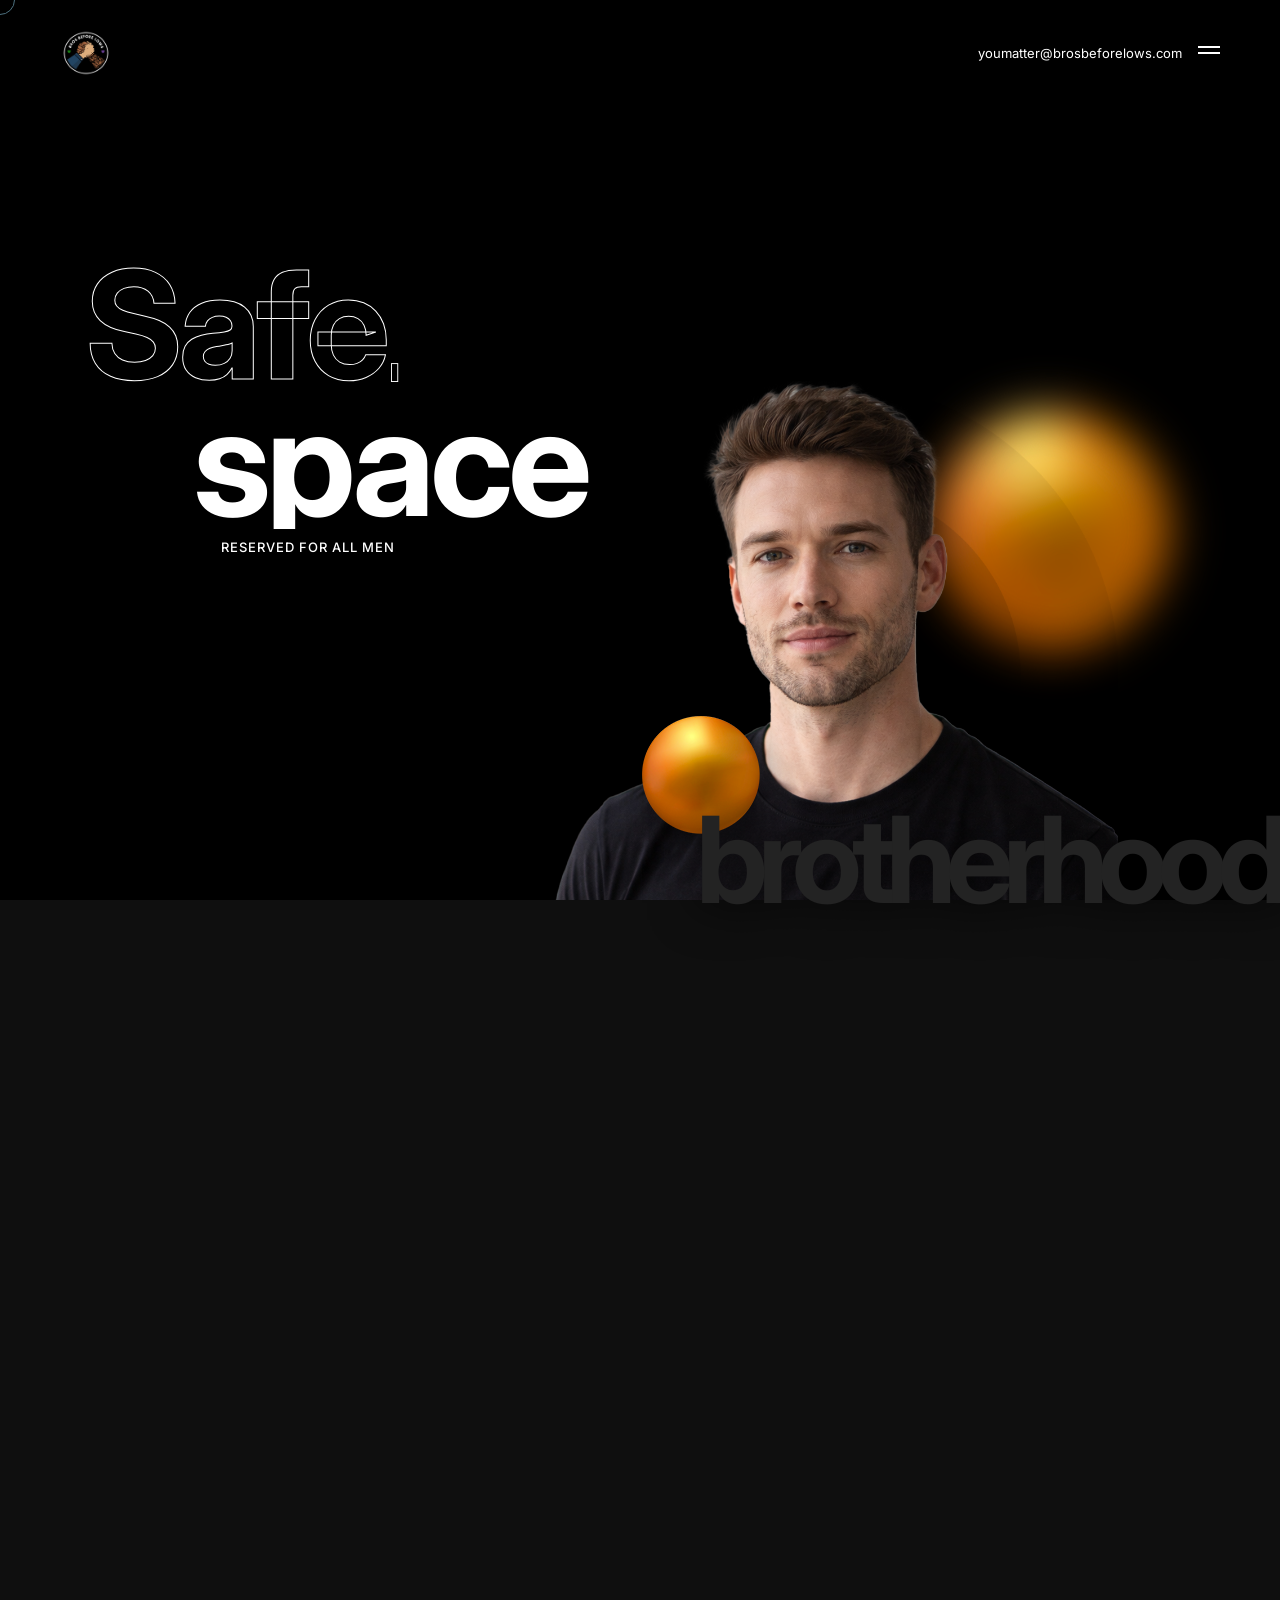
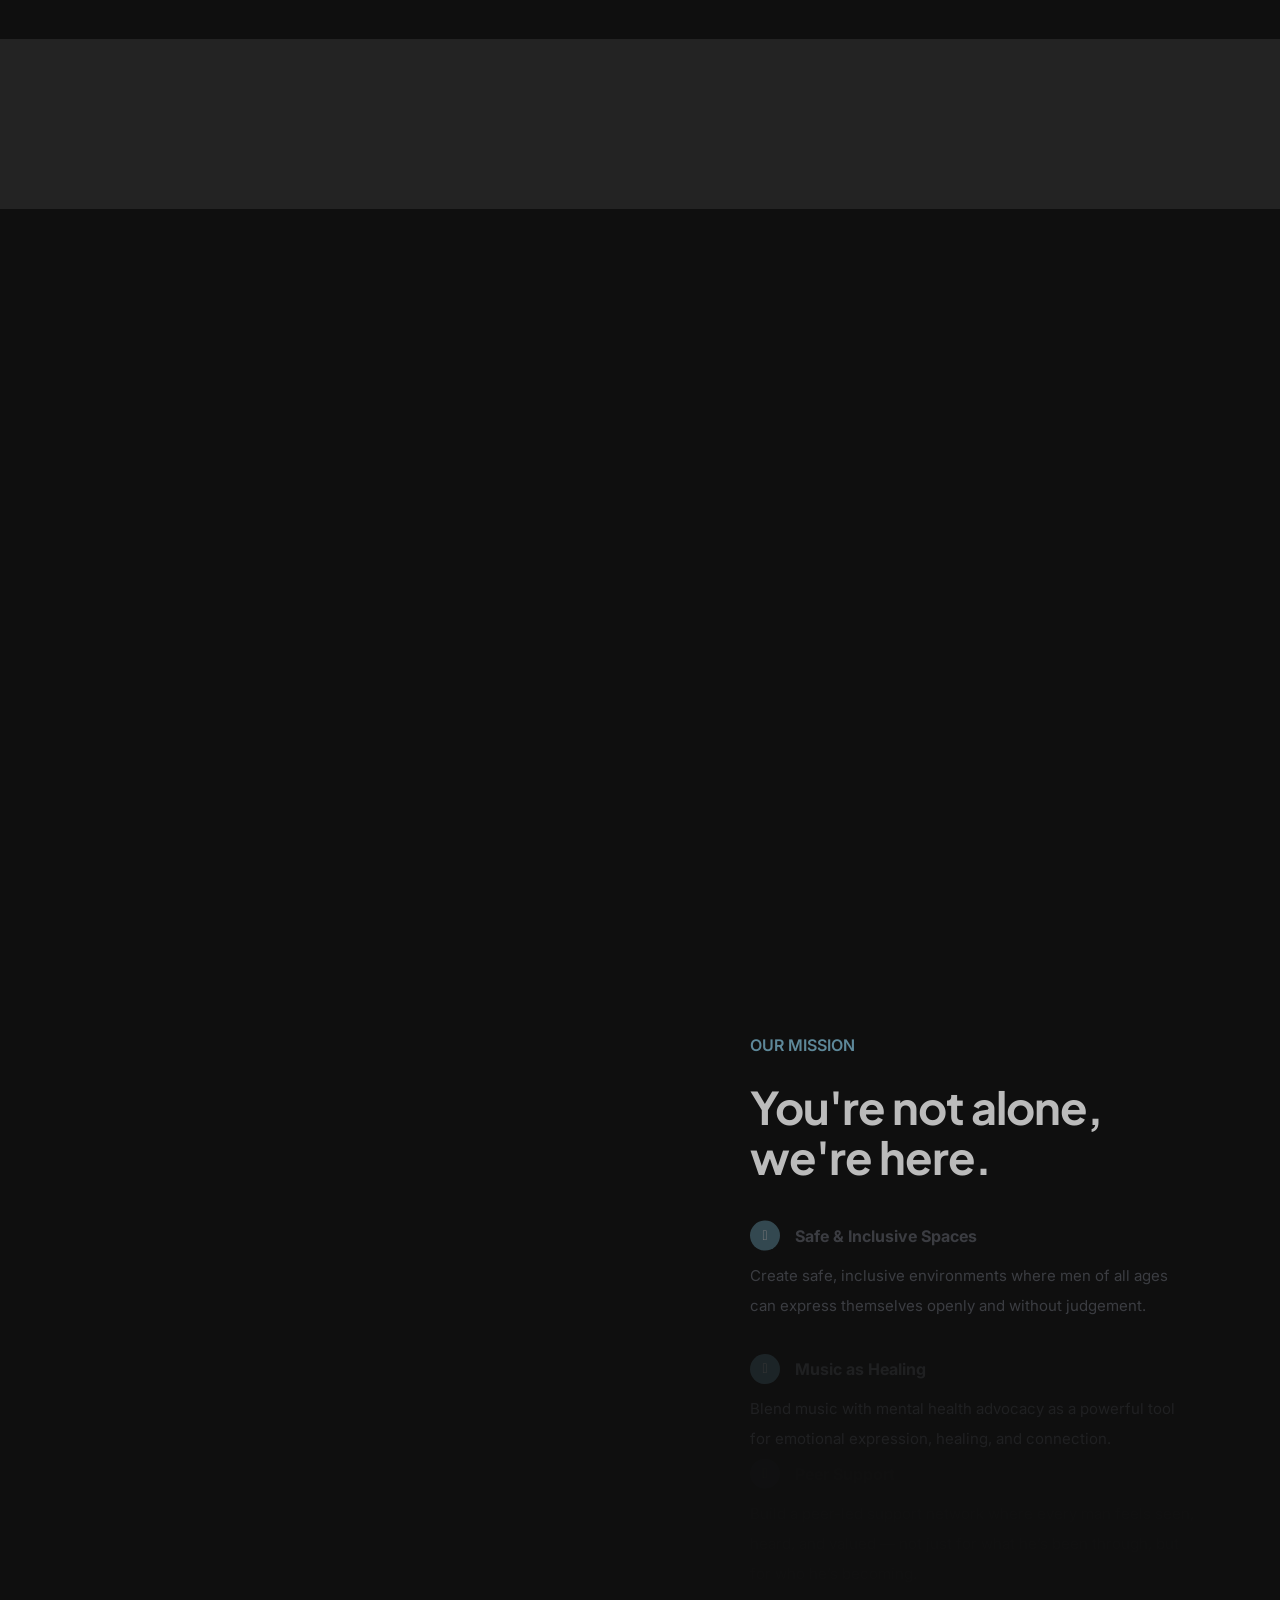
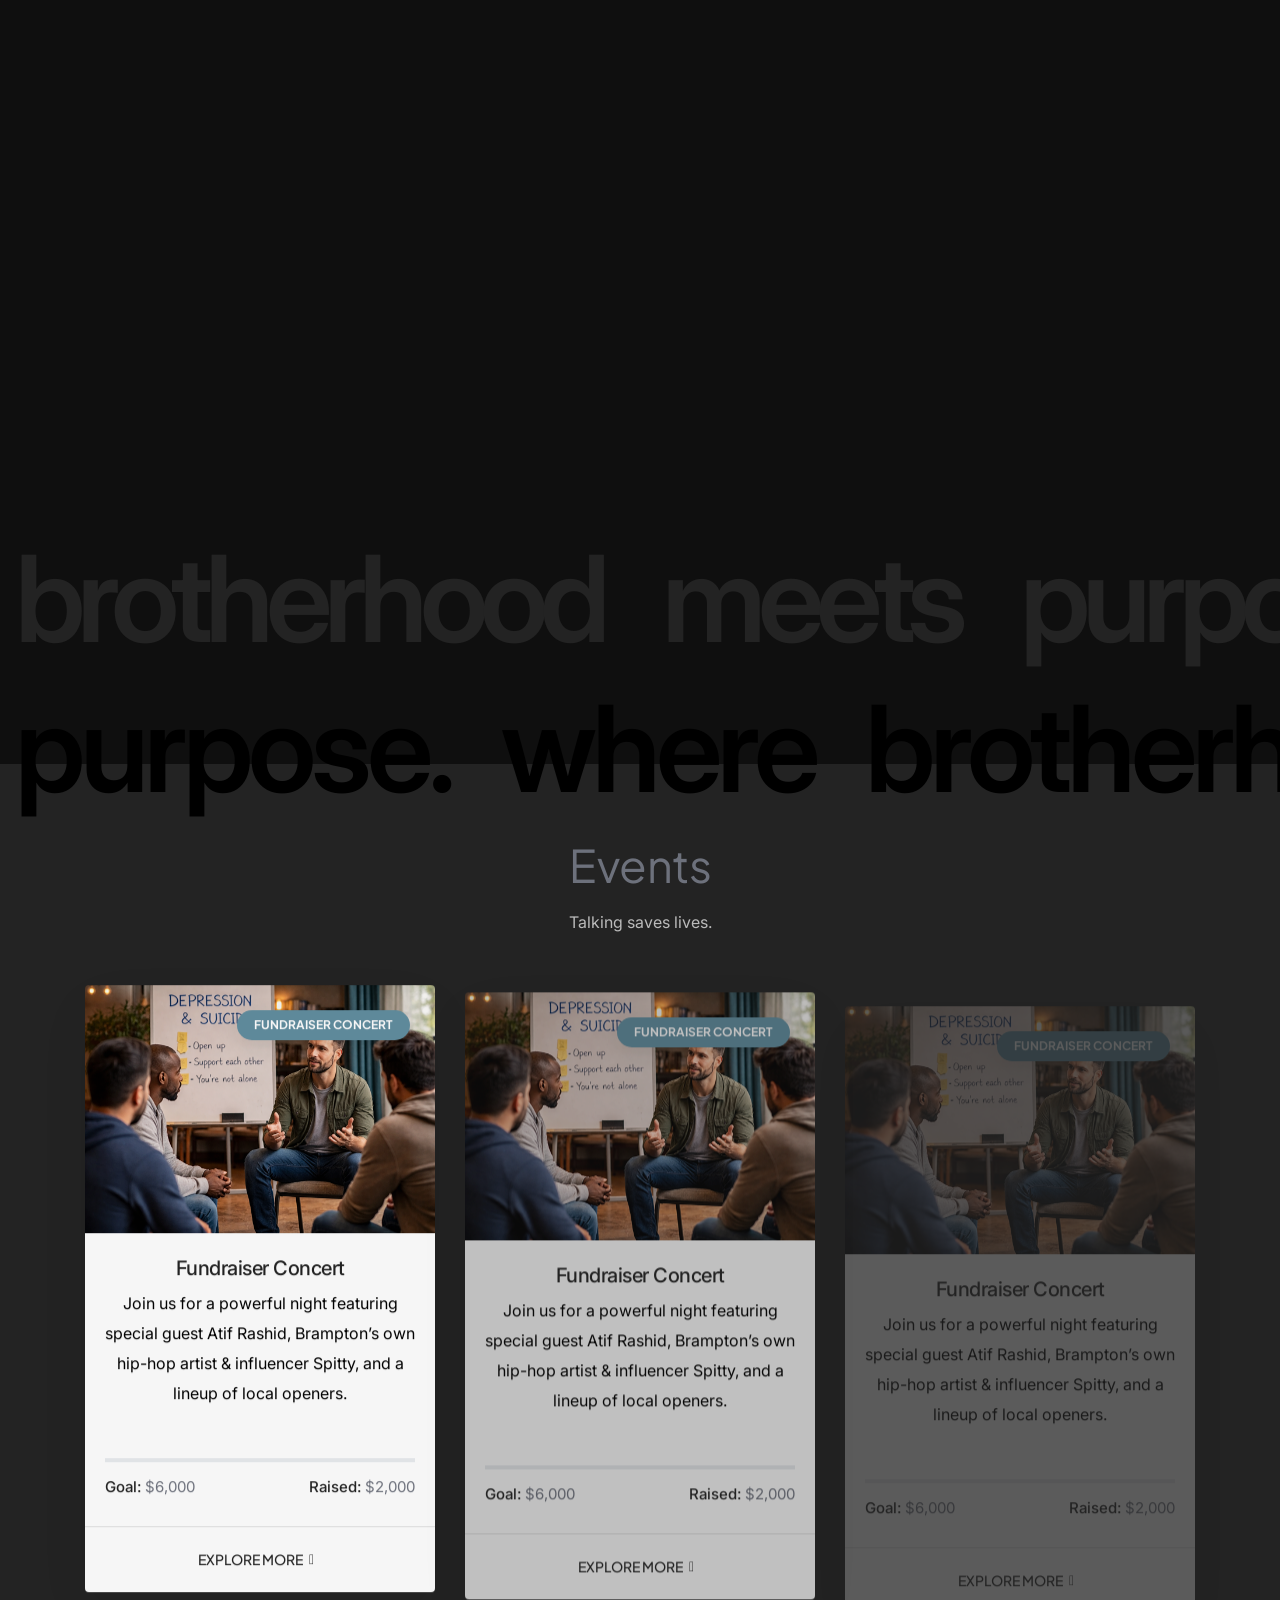
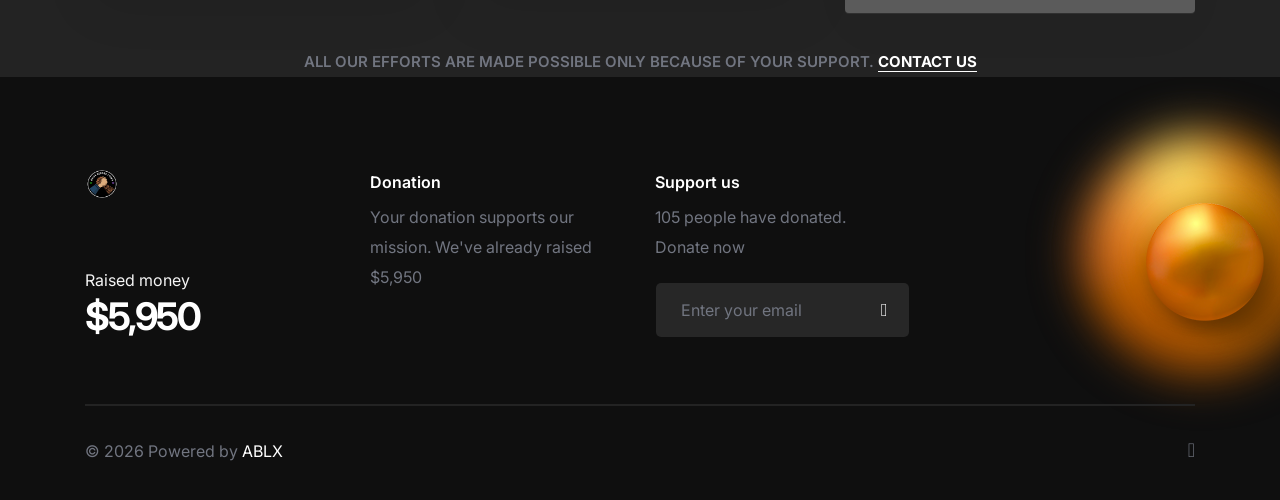
==== commit b85cc324: "Add smooth scroll" ====
--- a/index.html
+++ b/index.html
@@ -64,9 +64,9 @@
                         <ul class="menu-item-list fw-500 p-0">
                             <li class="menu-item"><a href="#home" class="inner-link nav-link">Home</a></li>
                             <li class="menu-item"><a href="#about" class="inner-link nav-link">About</a></li>
-                            <li class="menu-item"><a href="#work" class="inner-link nav-link">Work</a></li>
-                            <li class="menu-item"><a href="#expertise" class="inner-link nav-link">Expertise</a></li>
-                            <li class="menu-item"><a href="#awards" class="inner-link nav-link">Awards</a></li> 
+                            <li class="menu-item"><a href="#work" class="inner-link nav-link">Mission</a></li>
+                            <li class="menu-item"><a href="#expertise" class="inner-link nav-link">Events</a></li>
+                            <!-- <li class="menu-item"><a href="#awards" class="inner-link nav-link">Awards</a></li>  -->
                             <li class="menu-item"><a href="#contact" class="inner-link nav-link">Contact</a></li>
                         </ul>
                     </div> 
@@ -75,12 +75,12 @@
                             <div class="col">
                                 <span class="text-white fs-16 ls-05px">Contact information</span>
                                 <div class="h-1px w-90 lg-w-100 bg-white-transparent-extra-light mt-15px mb-15px"></div>
-                                <p class="fs-15 lh-26 w-90 xl-w-100 text-white fw-300">28 New regent view road, New York, USA</p>
+                                <p class="fs-15 lh-26 w-90 xl-w-100 text-white fw-300">28 ..............,   Canada.</p>
                             </div>
                             <div class="col">
                                 <span class="text-white fs-16 ls-05px">Connect with us</span>
                                 <div class="h-1px w-90 xxl-w-100 bg-white-transparent-extra-light mt-15px mb-15px"></div>
-                                <p class="fs-15 lh-28 w-90 xxl-w-100 lg-mb-0 fw-300"><a href="mailto:info@yourdomain.com" class="d-block text-white text-white-hover">info@yourdomain.com</a><a href="tel:12345678910" class="text-white text-white-hover">+1 234 567 8910</a></p>
+                                <p class="fs-15 lh-28 w-90 xxl-w-100 lg-mb-0 fw-300"><a href="mailto:info@yourdomain.com" class="d-block text-white text-white-hover">youmatter@brosbeforelows.com</a><a href="tel:0000000000" class="text-white text-white-hover">+1 000 000 0000</a></p>
                             </div>
                         </div>
                     </div> 
@@ -247,7 +247,7 @@
         <!-- start section -->
          <!-- ADDED SECTION -->
                   <!-- start section -->
-        <section class="big-section sm-pt-16 xs-pt-70px">
+        <section class="big-section sm-pt-16 xs-pt-70px" id="Mission">
             <div class="container">
                 <div class="row align-items-center justify-content-center">
                     <div class="col-lg-6 position-relative md-mb-18" data-anime='{ "opacity": [0,1], "duration": 1000, "delay": 0, "staggervalue": 200, "easing": "easeOutQuad" }'>
@@ -397,7 +397,7 @@
         </section>
         <!-- end section -->
         <!-- start section -->
-        <section class="bg-dark-gray bg-sliding-line position-relative pb-0">
+        <section class="bg-dark-gray bg-sliding-line position-relative pb-0" id="Events">
             <div class="container-fluid overlap-section">
                 <div class="row position-relative">
                     <div class="col swiper swiper-width-auto text-center pb-30px sm-pb-0px" data-slider-options='{ "slidesPerView": "auto", "spaceBetween":50, "speed": 8000, "loop": true, "autoplay": { "delay":0, "disableOnInteraction": false, "reverseDirection": true }, "allowTouchMove": false, "effect": "slide" }'>
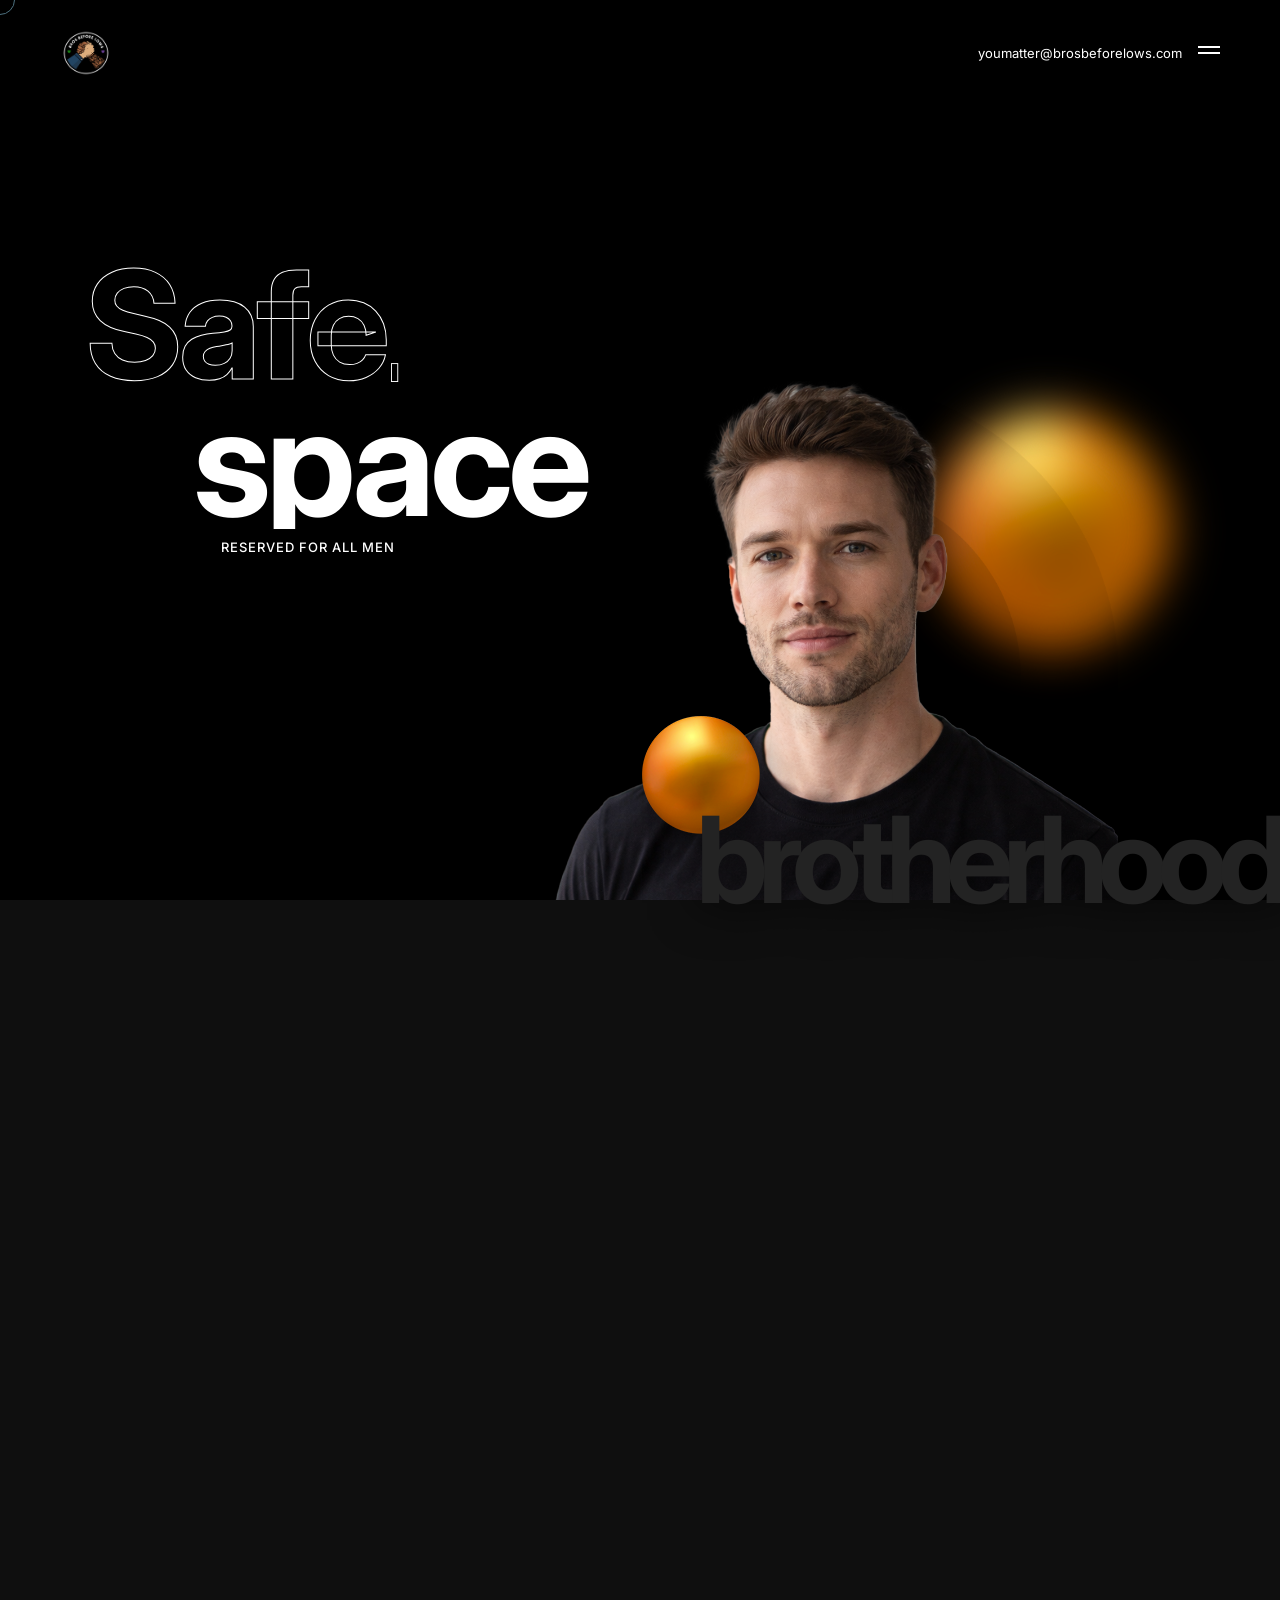
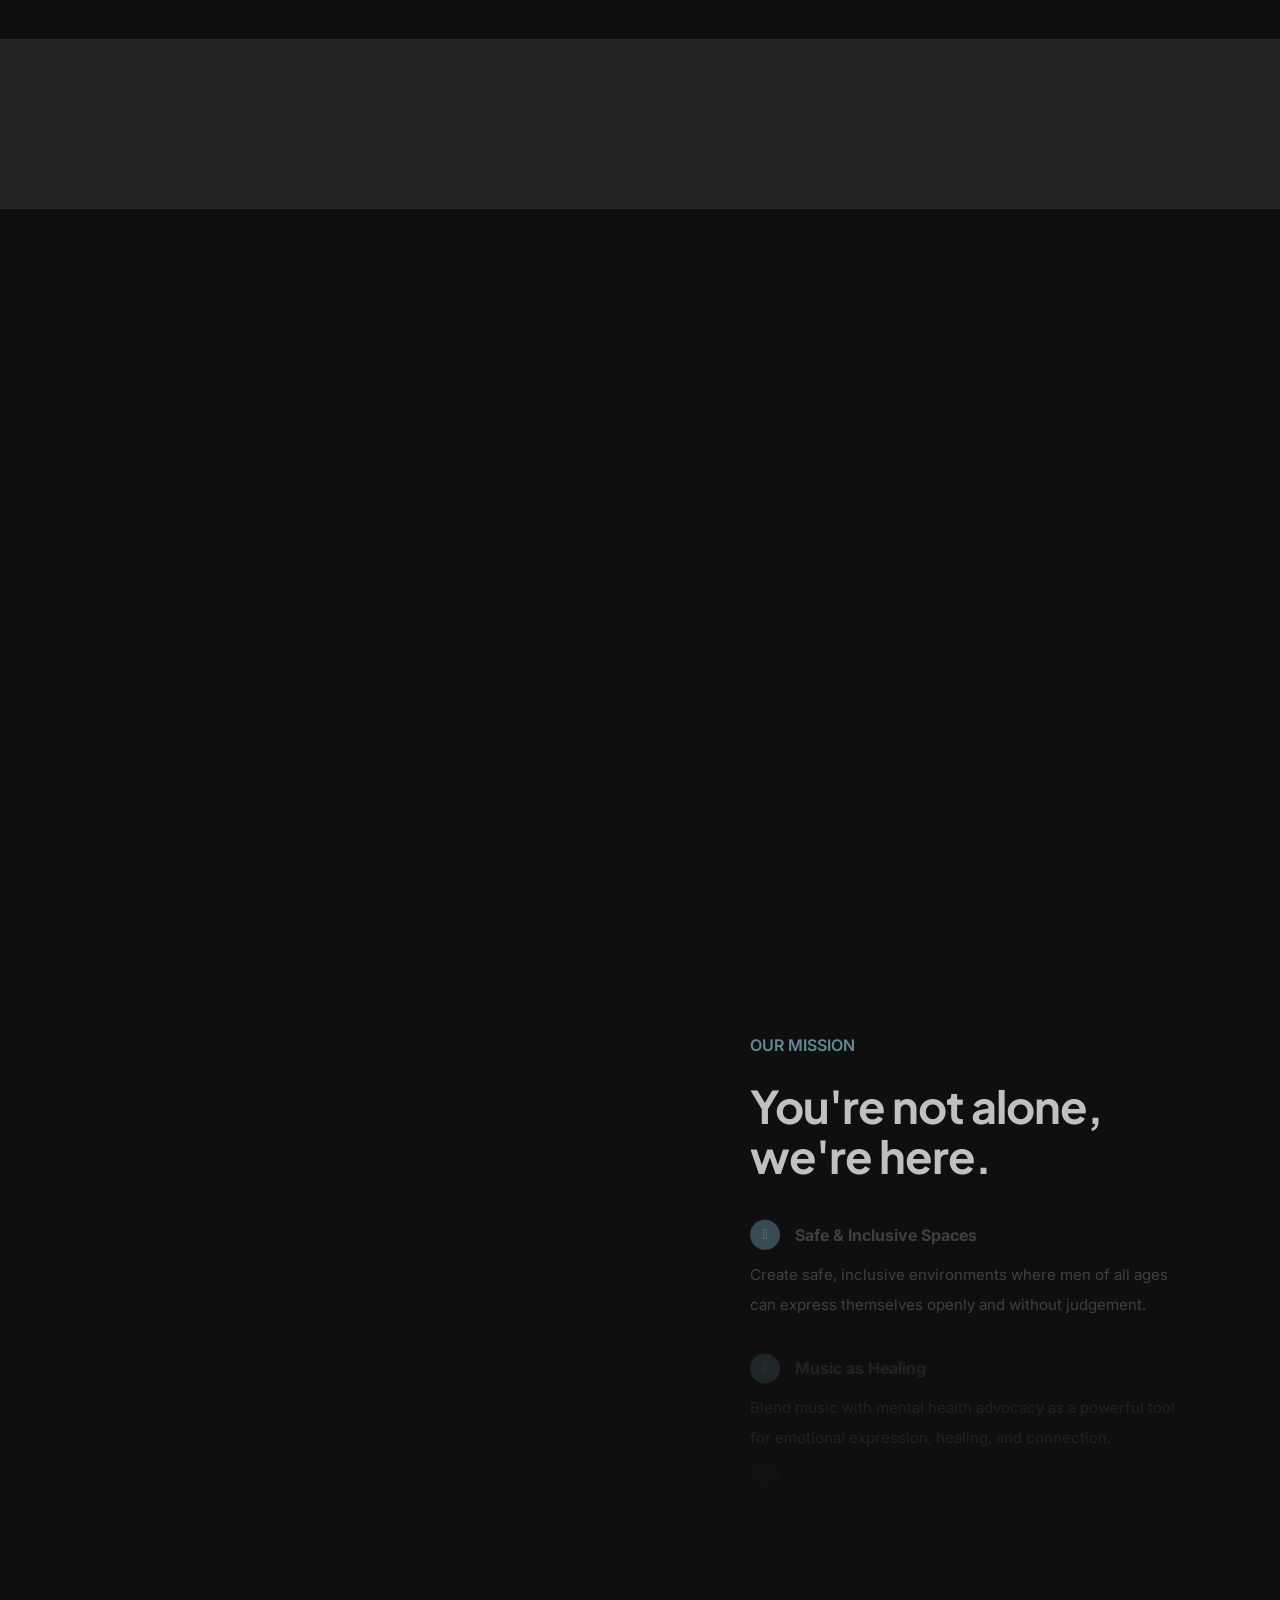
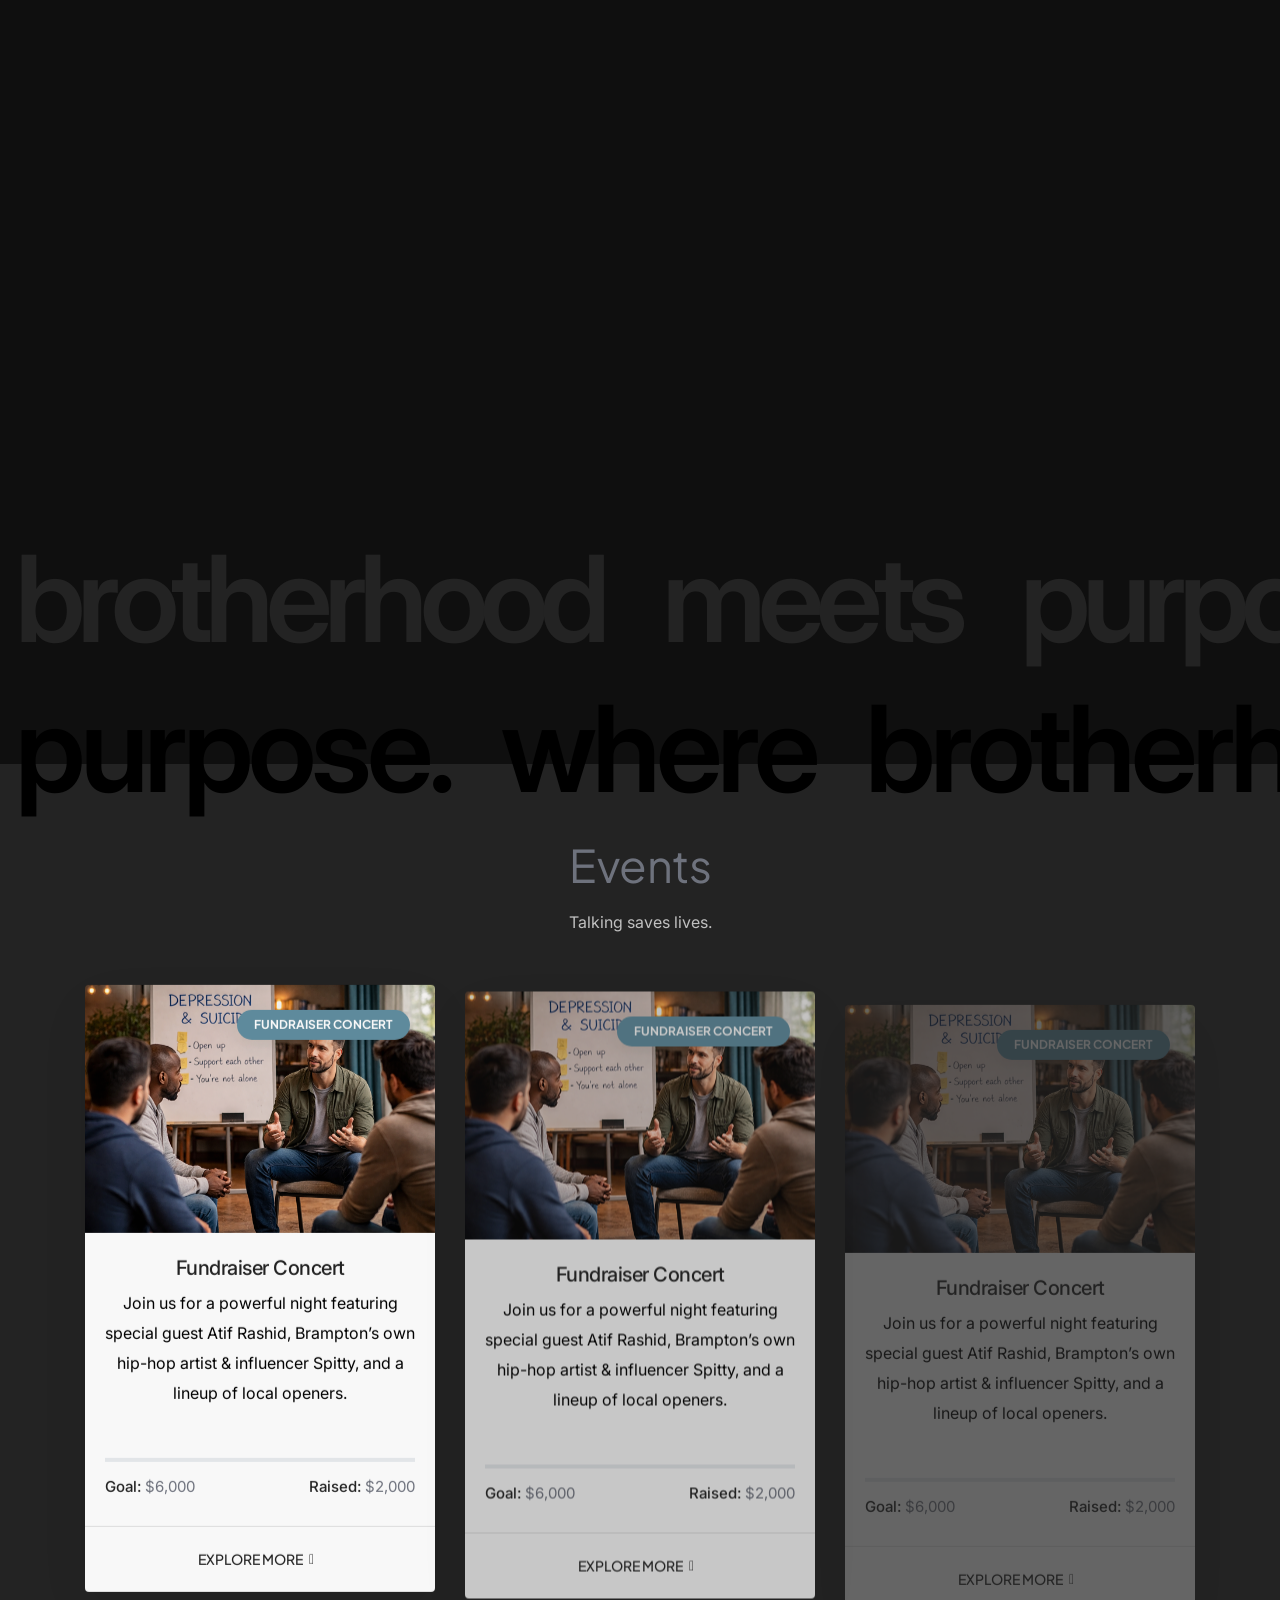
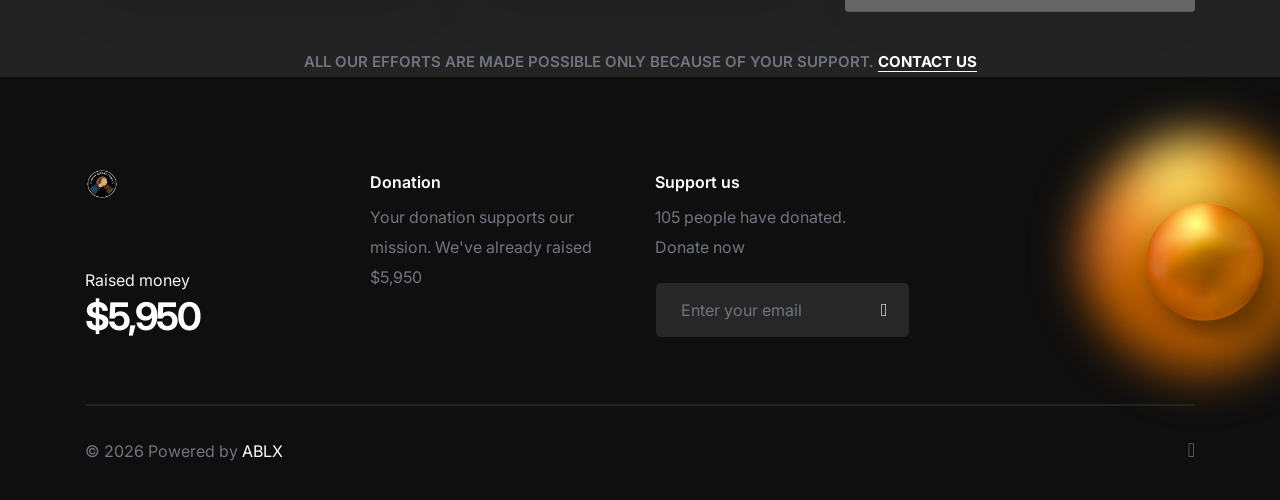
==== commit 07a5000d: "Update smooth scroll" ====
--- a/index.html
+++ b/index.html
@@ -64,8 +64,8 @@
                         <ul class="menu-item-list fw-500 p-0">
                             <li class="menu-item"><a href="#home" class="inner-link nav-link">Home</a></li>
                             <li class="menu-item"><a href="#about" class="inner-link nav-link">About</a></li>
-                            <li class="menu-item"><a href="#work" class="inner-link nav-link">Mission</a></li>
-                            <li class="menu-item"><a href="#expertise" class="inner-link nav-link">Events</a></li>
+                            <li class="menu-item"><a href="#Mission" class="inner-link nav-link">Mission</a></li>
+                            <li class="menu-item"><a href="#Events" class="inner-link nav-link">Event</a></li>
                             <!-- <li class="menu-item"><a href="#awards" class="inner-link nav-link">Awards</a></li>  -->
                             <li class="menu-item"><a href="#contact" class="inner-link nav-link">Contact</a></li>
                         </ul>
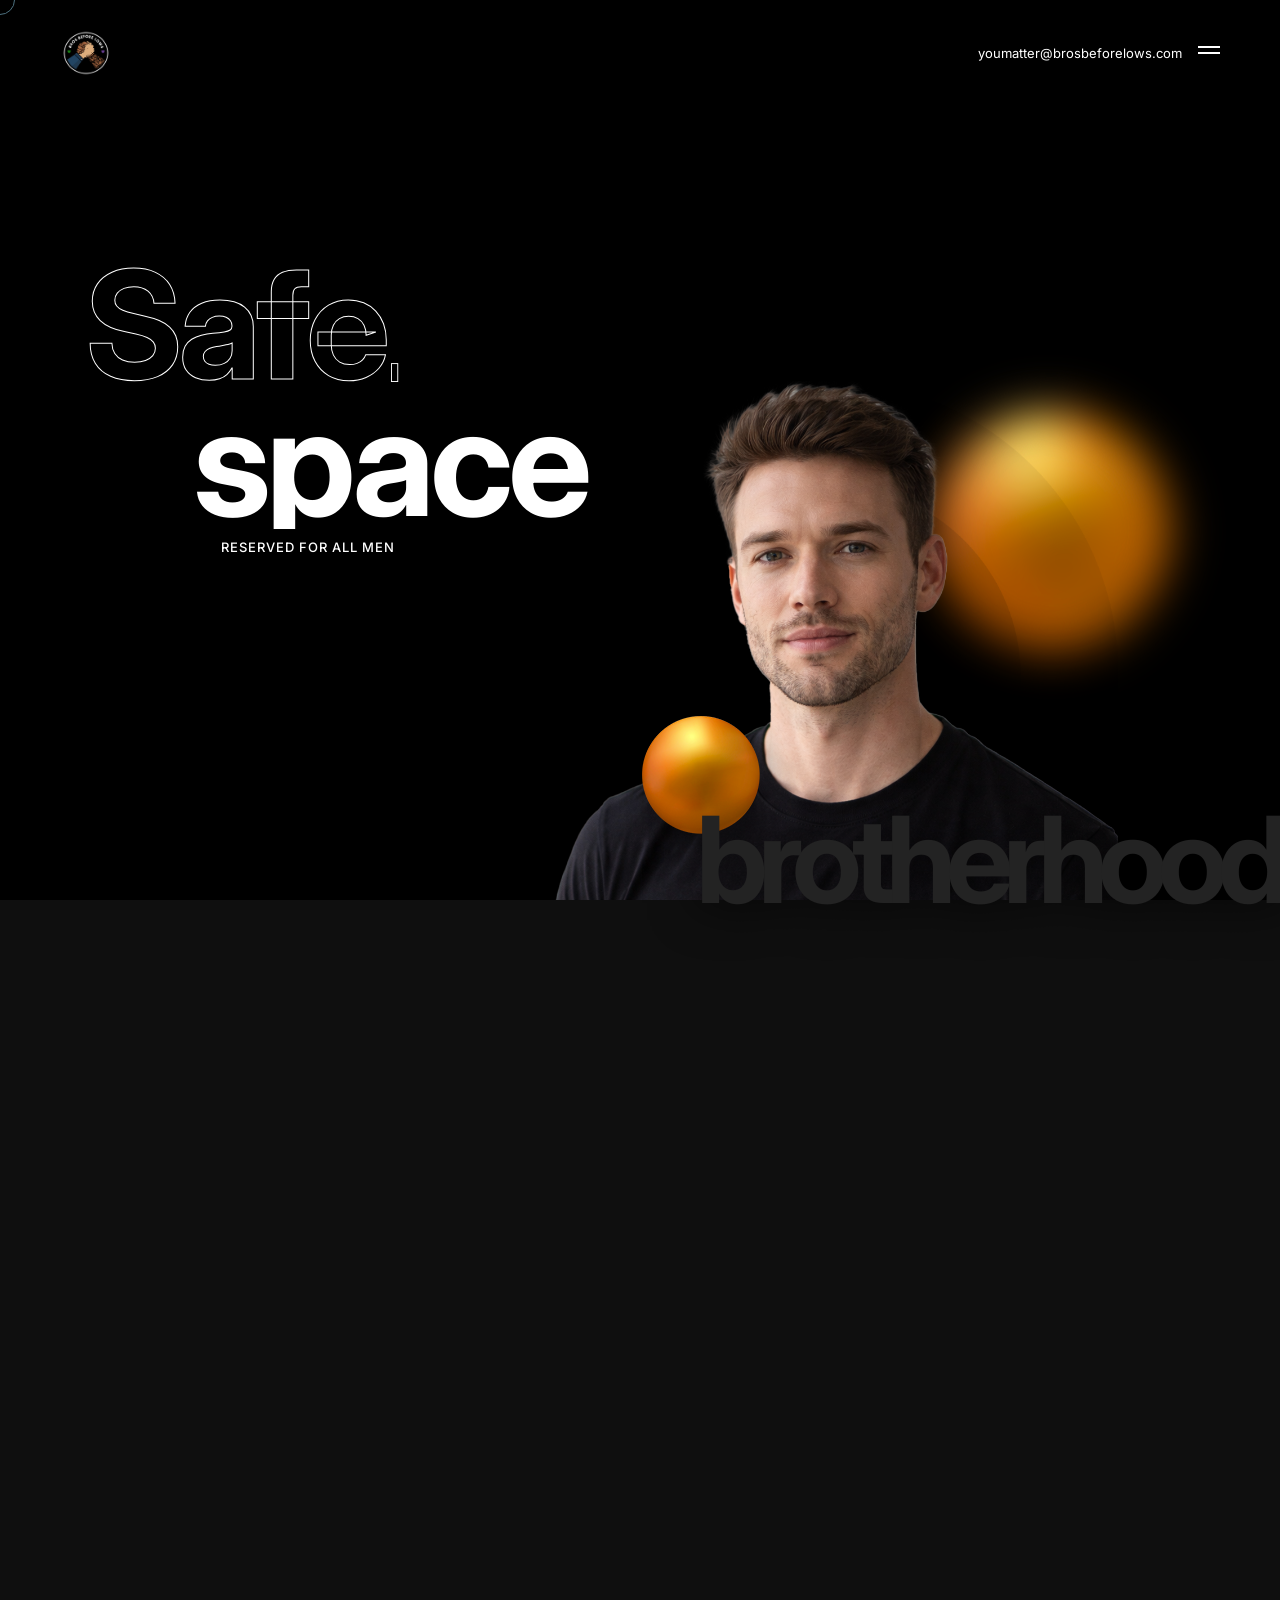
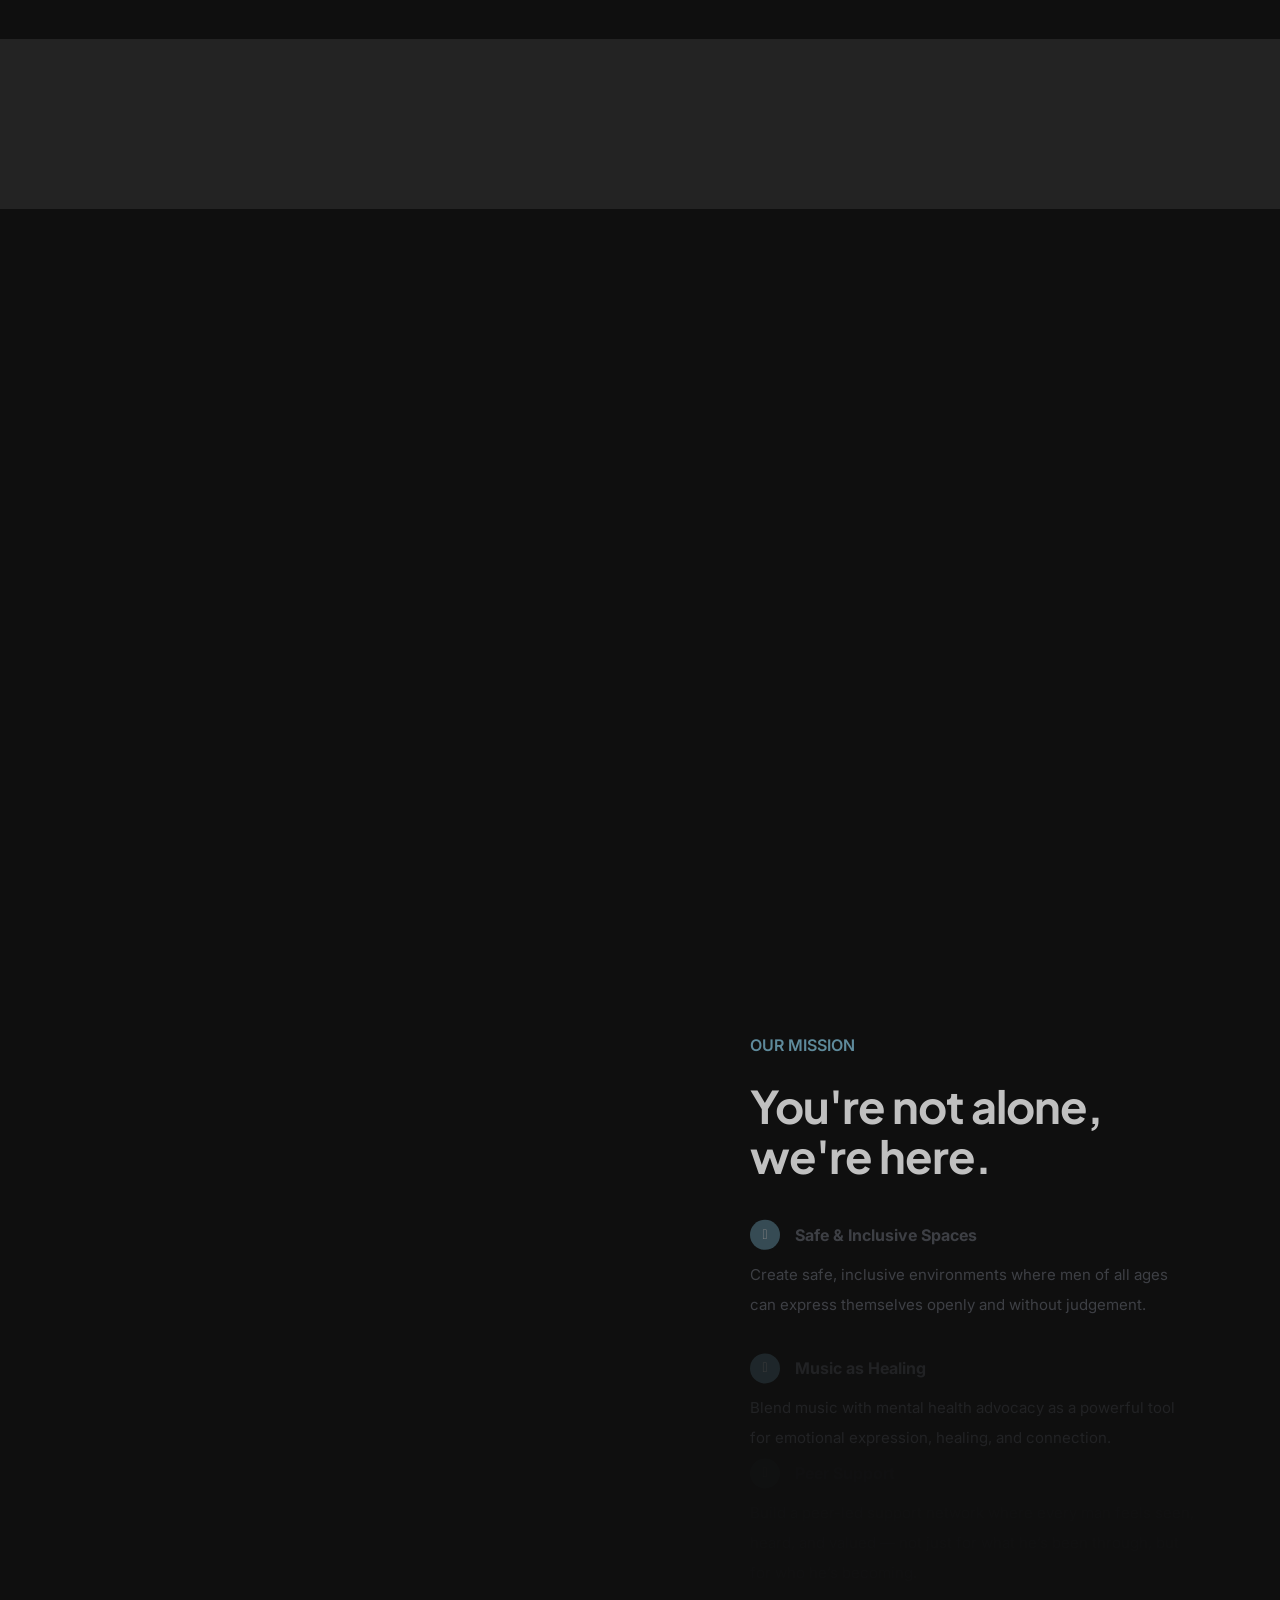
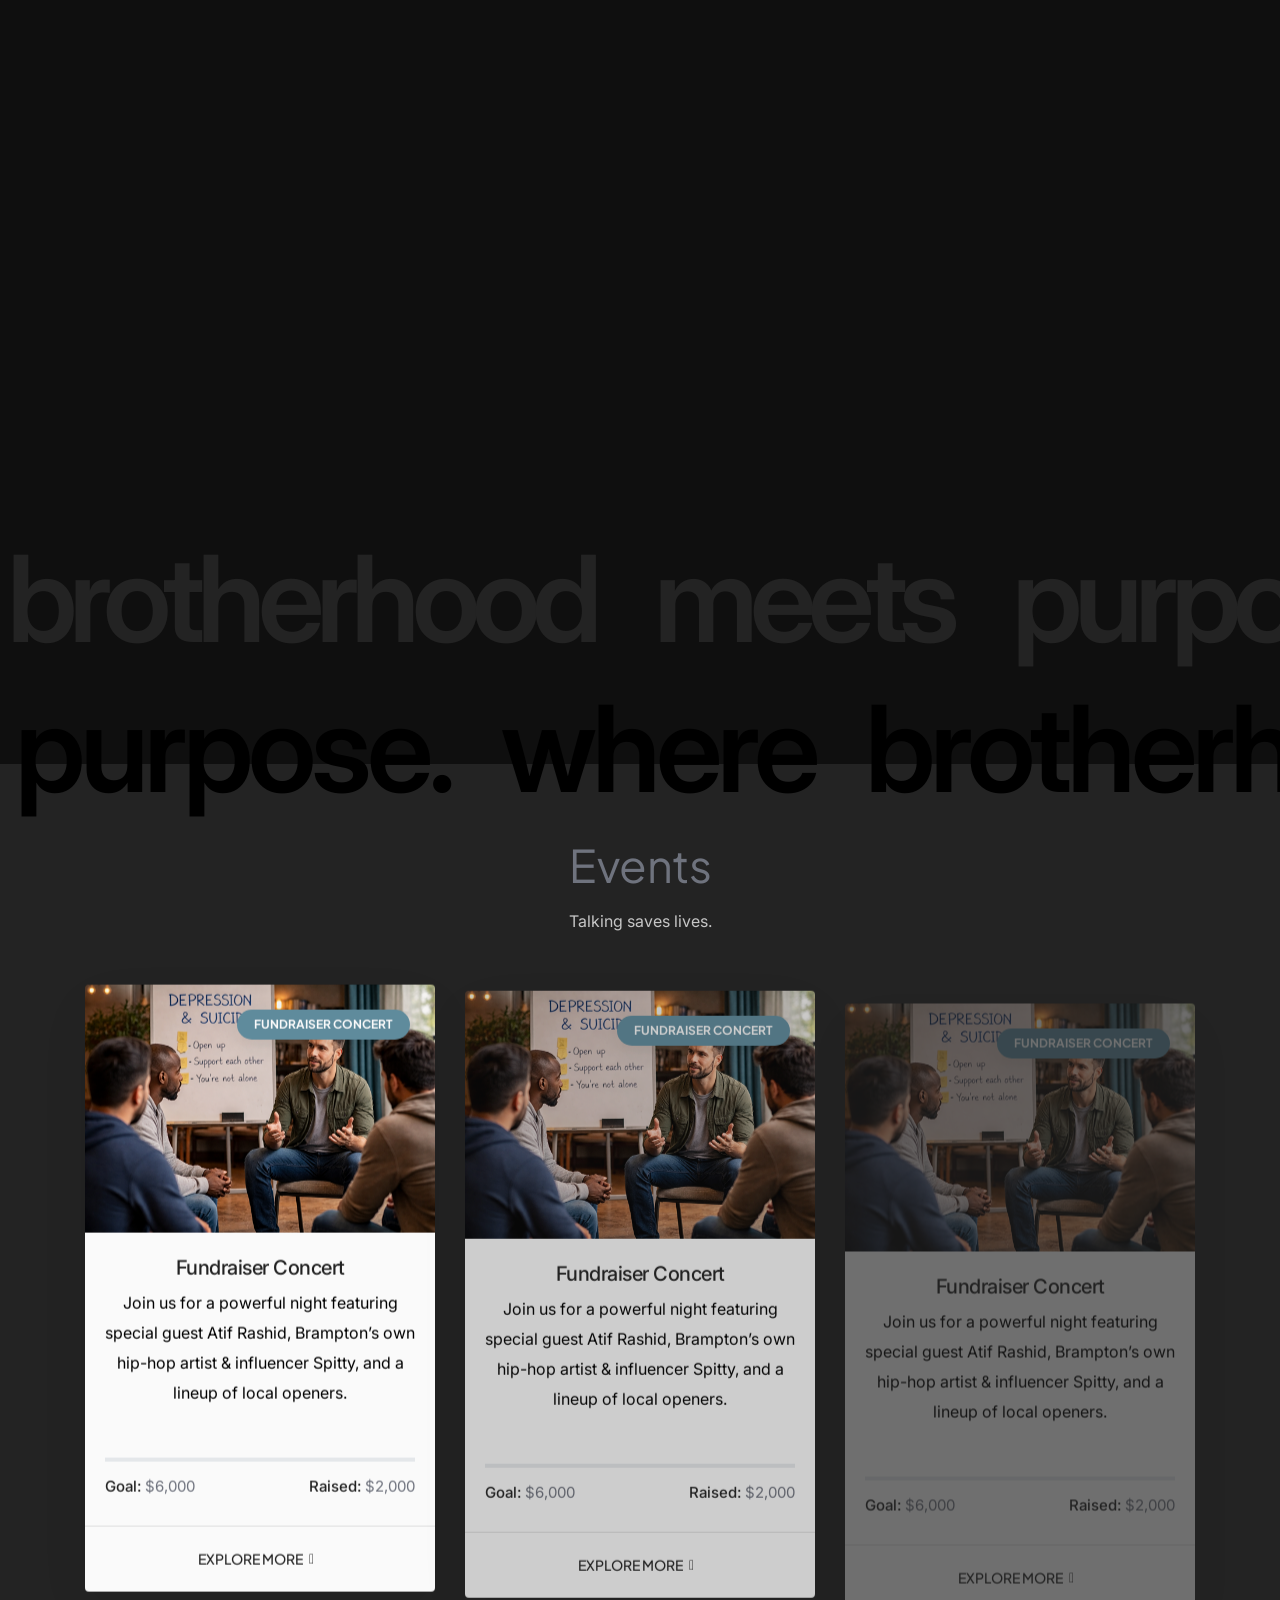
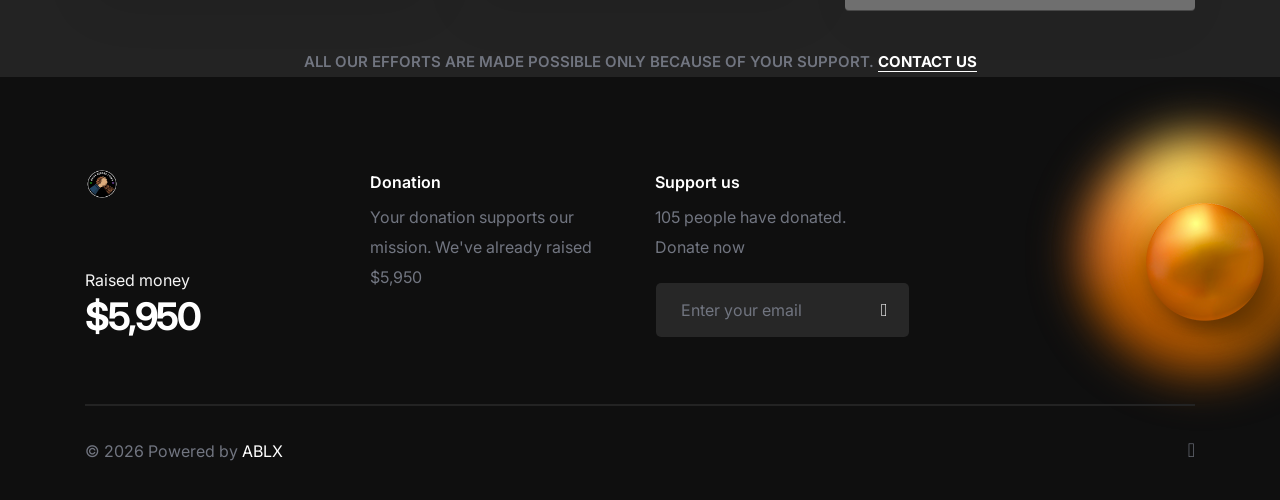
==== commit 23f5622d: "Update logo" ====
--- a/index.html
+++ b/index.html
@@ -36,7 +36,7 @@
             <nav class="navbar navbar-expand-lg header-transparent bg-transparent  disable-fixed" data-header-hover="dark">
                 <div class="container-fluid">
                     <div class="col-auto col-lg-2 me-lg-0 me-auto">
-                        <a class="navbar-brand" href="demo-freelancer.html">
+                        <a class="navbar-brand" href="#">
                             <img src="images/brosforlows.avif" data-at2x="images/brosforlows.avif" alt="" class="default-logo">
                             <img src="images/brosforlows.avif" data-at2x="images/brosforlows.avif" alt="" class="alt-logo">
                             <img src="images/brosforlows.avif" data-at2x="images/brosforlows.avif" alt="" class="mobile-logo"> 
@@ -597,7 +597,7 @@
           <div class="row mb-4 sm-mb-30px">
                         <!-- start footer column -->
                         <div class="col-lg-3 col-md-4 col-sm-6 d-flex flex-column md-mb-35px">
-                            <a href="demo-elder-care.html" class="footer-logo d-inline-block xs-mb-20px">
+                            <a href="#" class="footer-logo d-inline-block xs-mb-20px">
                                 <img src="images/brosforlows.avif" data-at2x="images/brosforlows.avif" alt="">
                             </a>
                             <div class="mt-auto">
